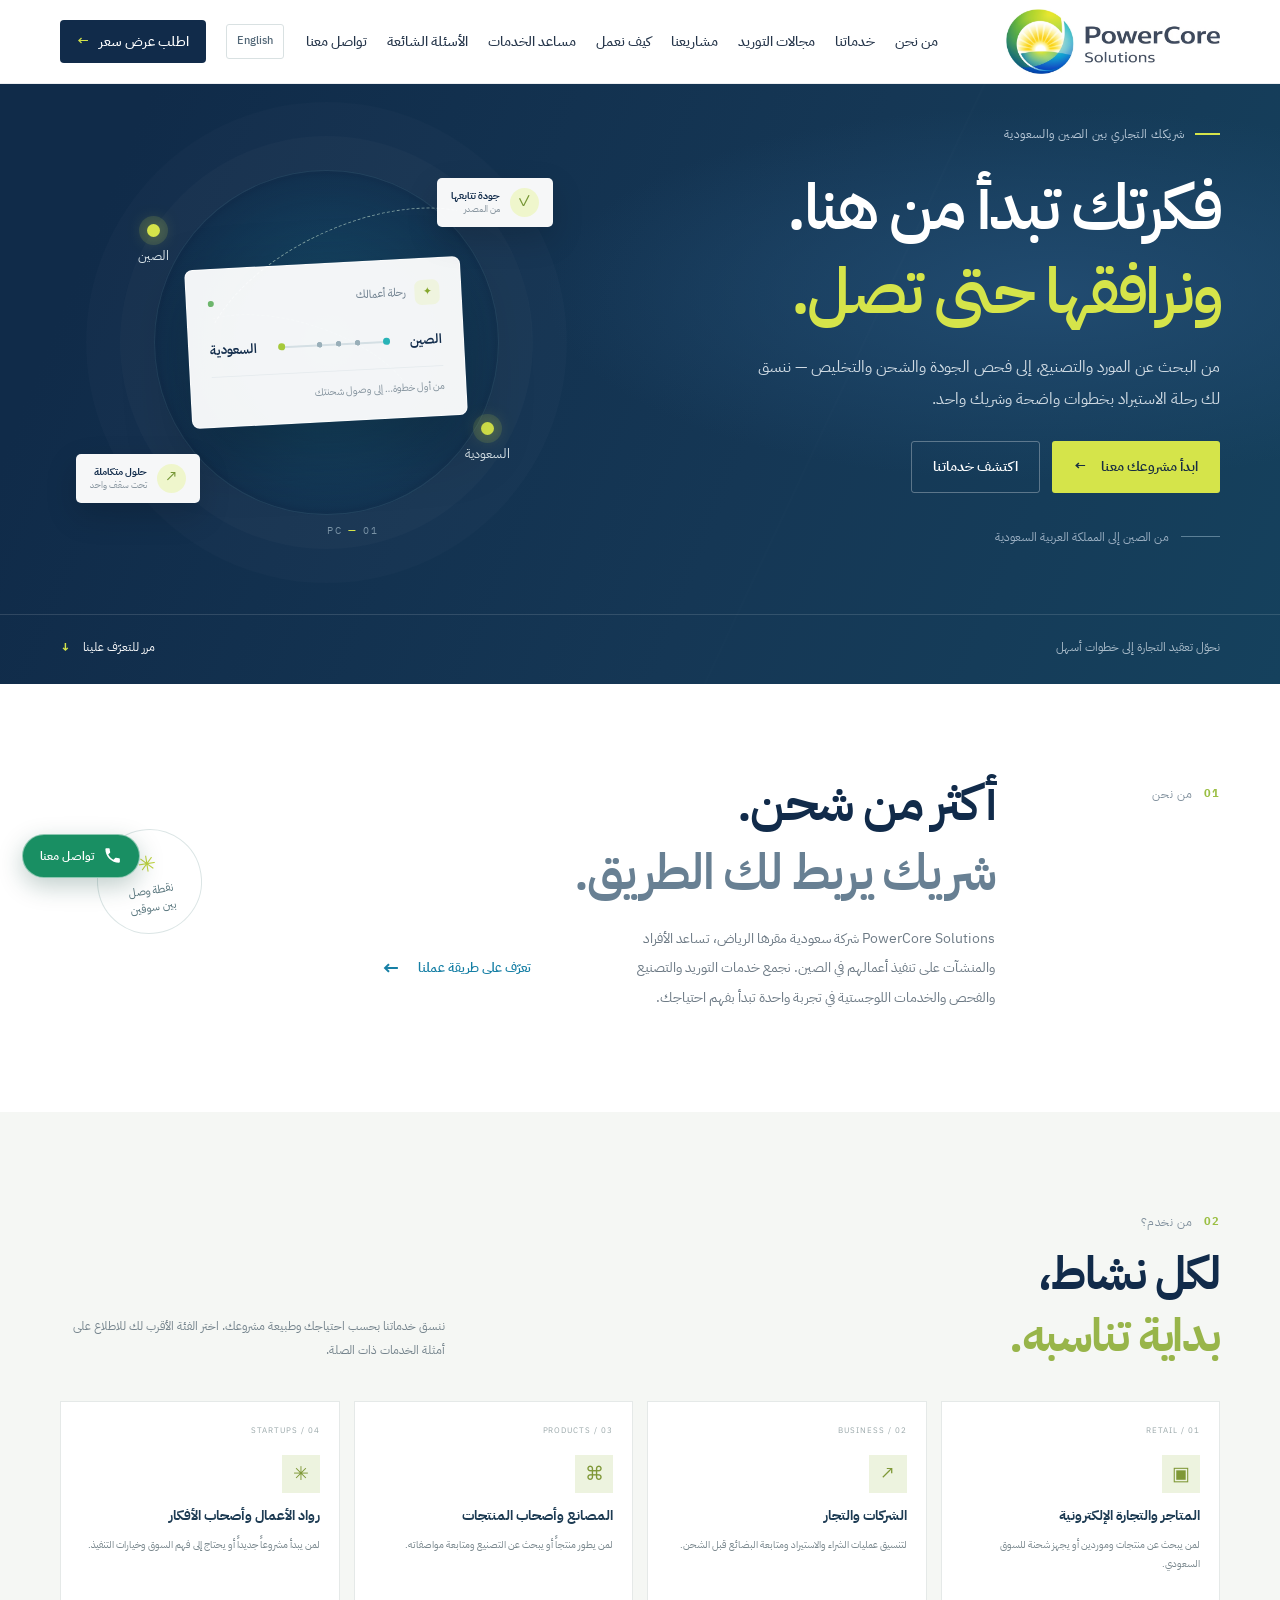
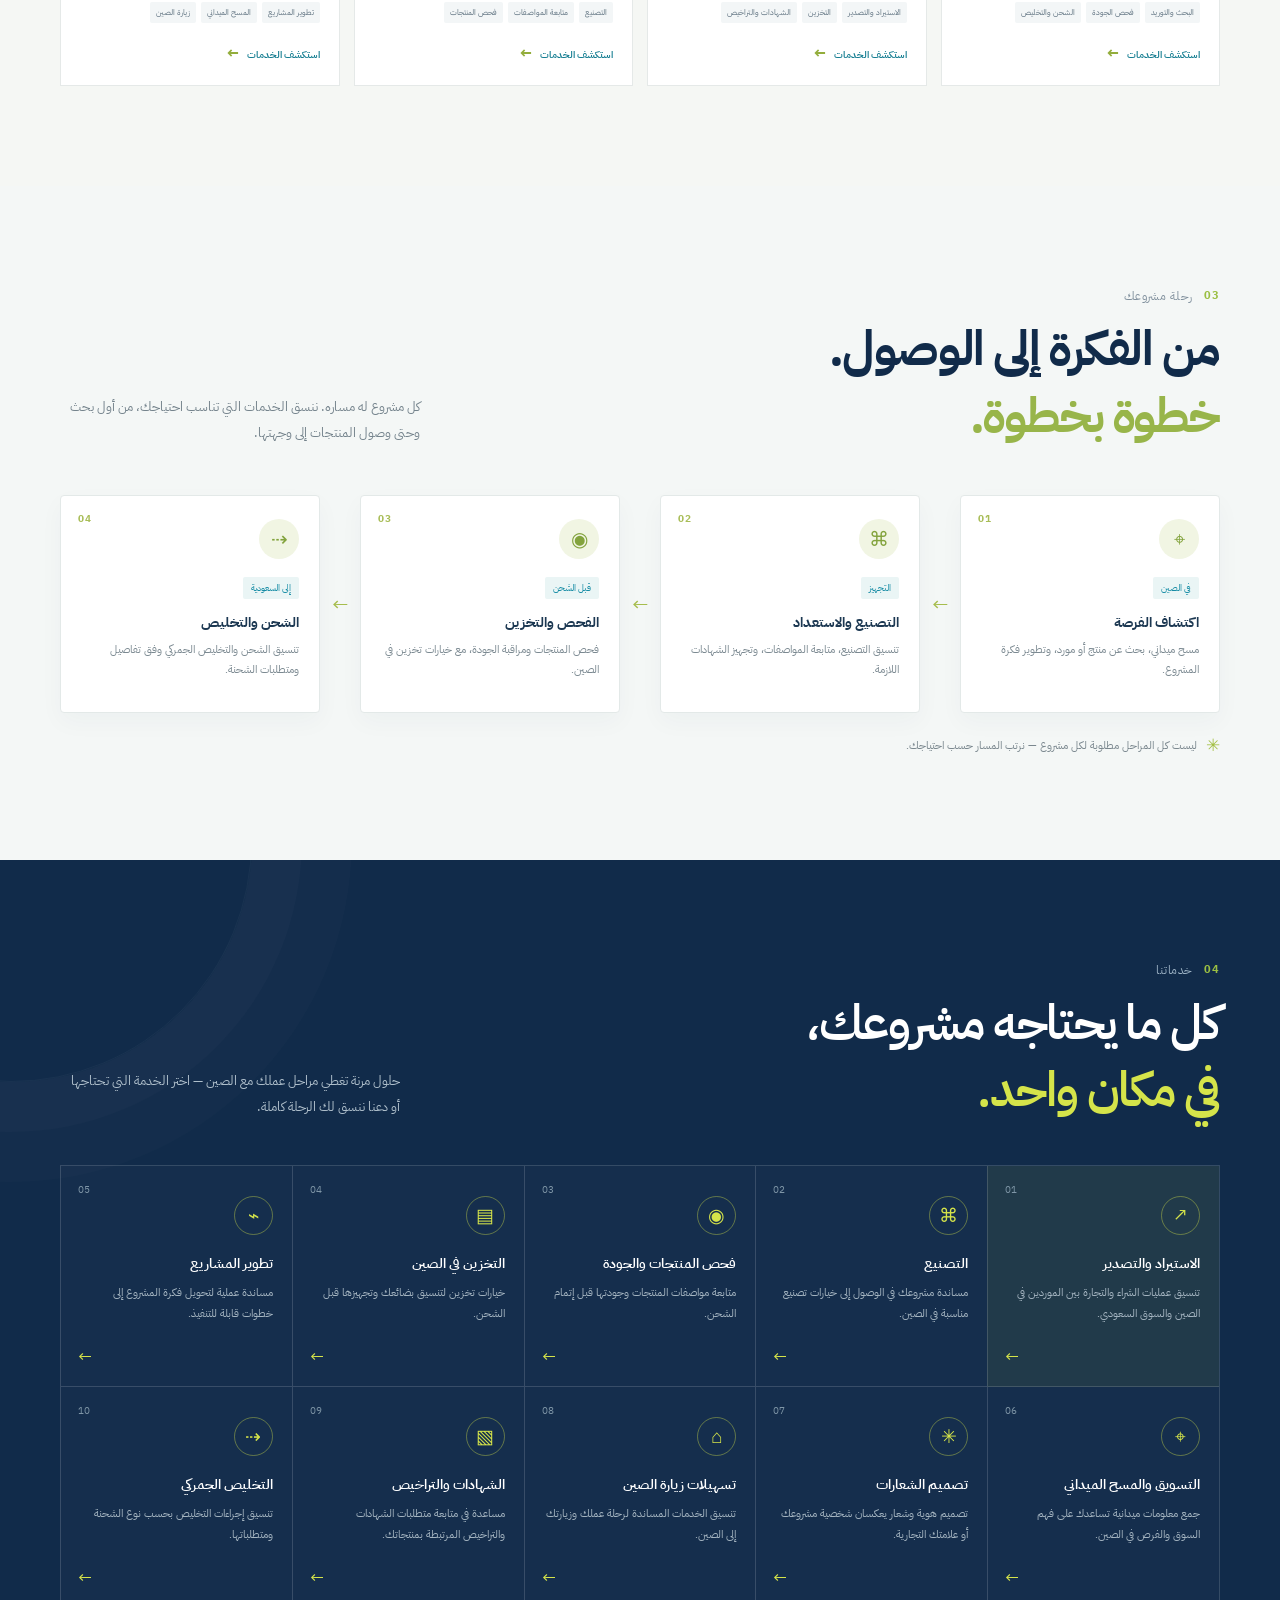
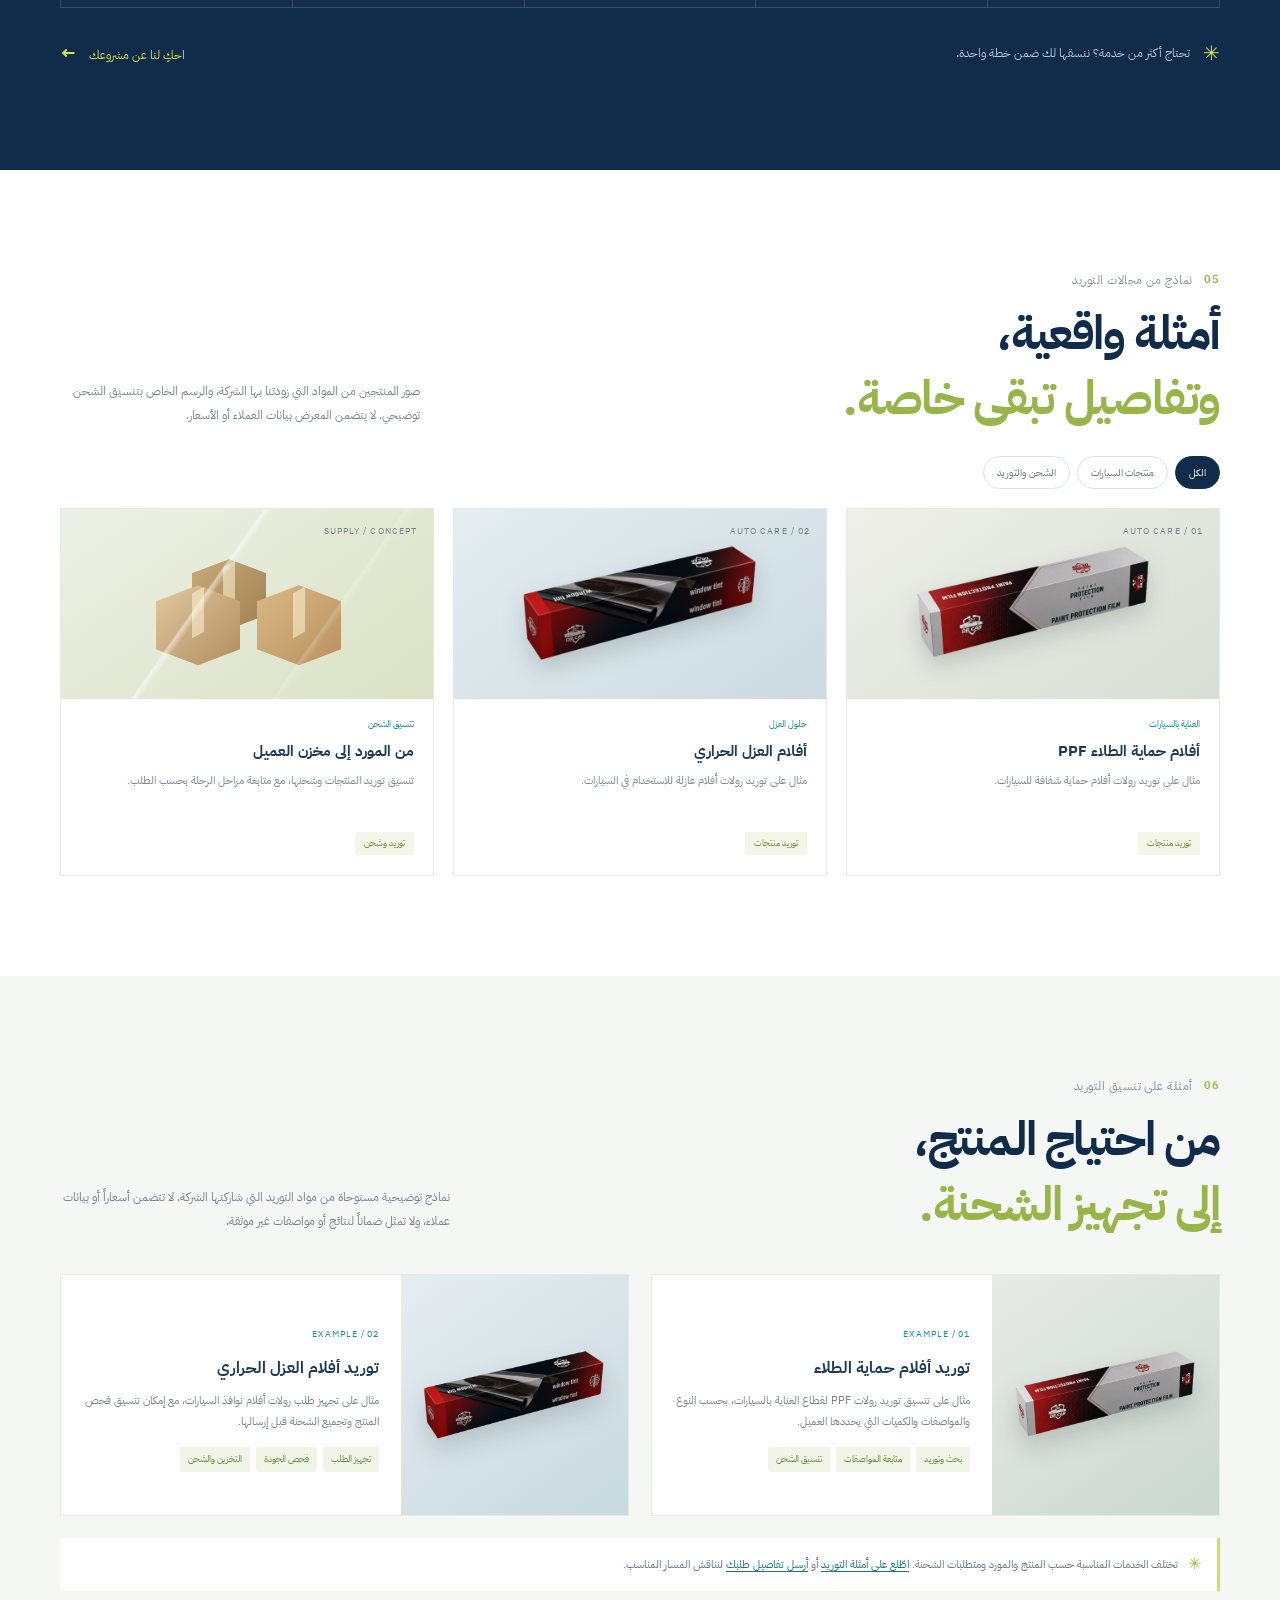
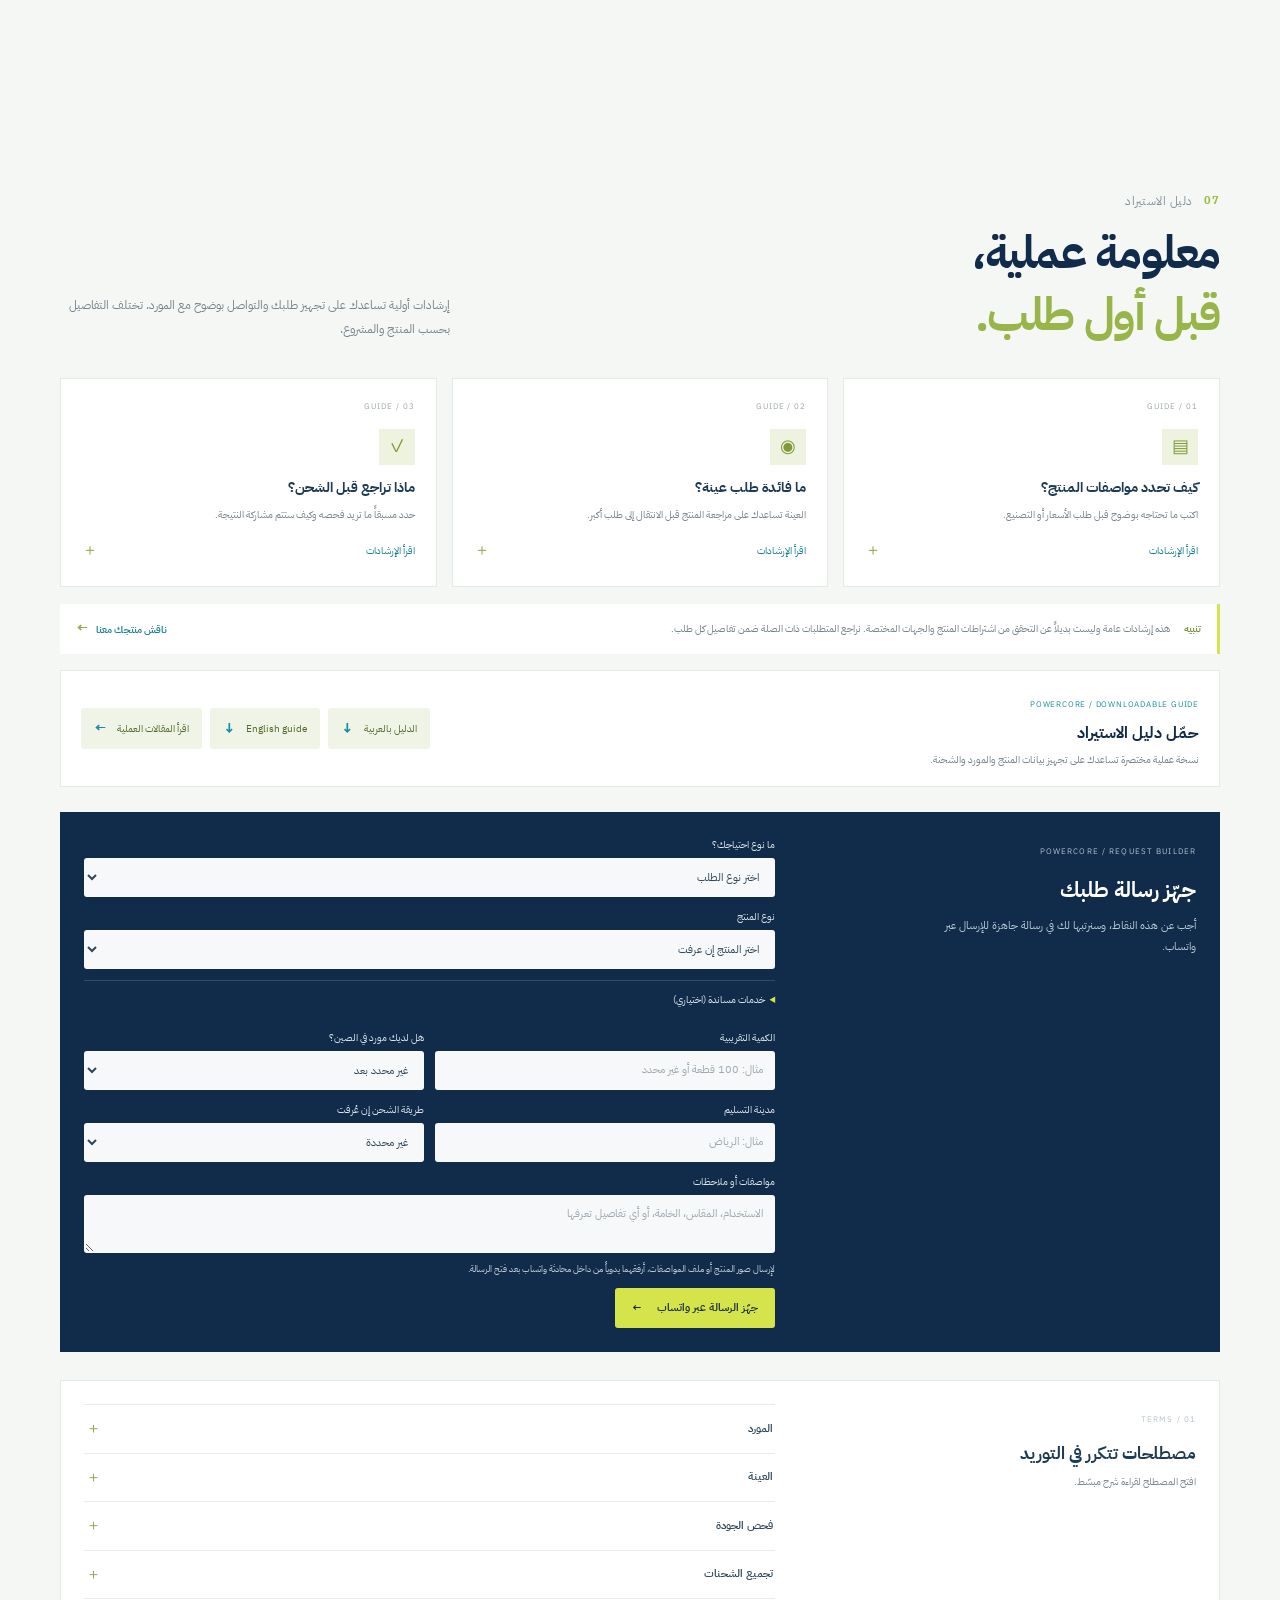
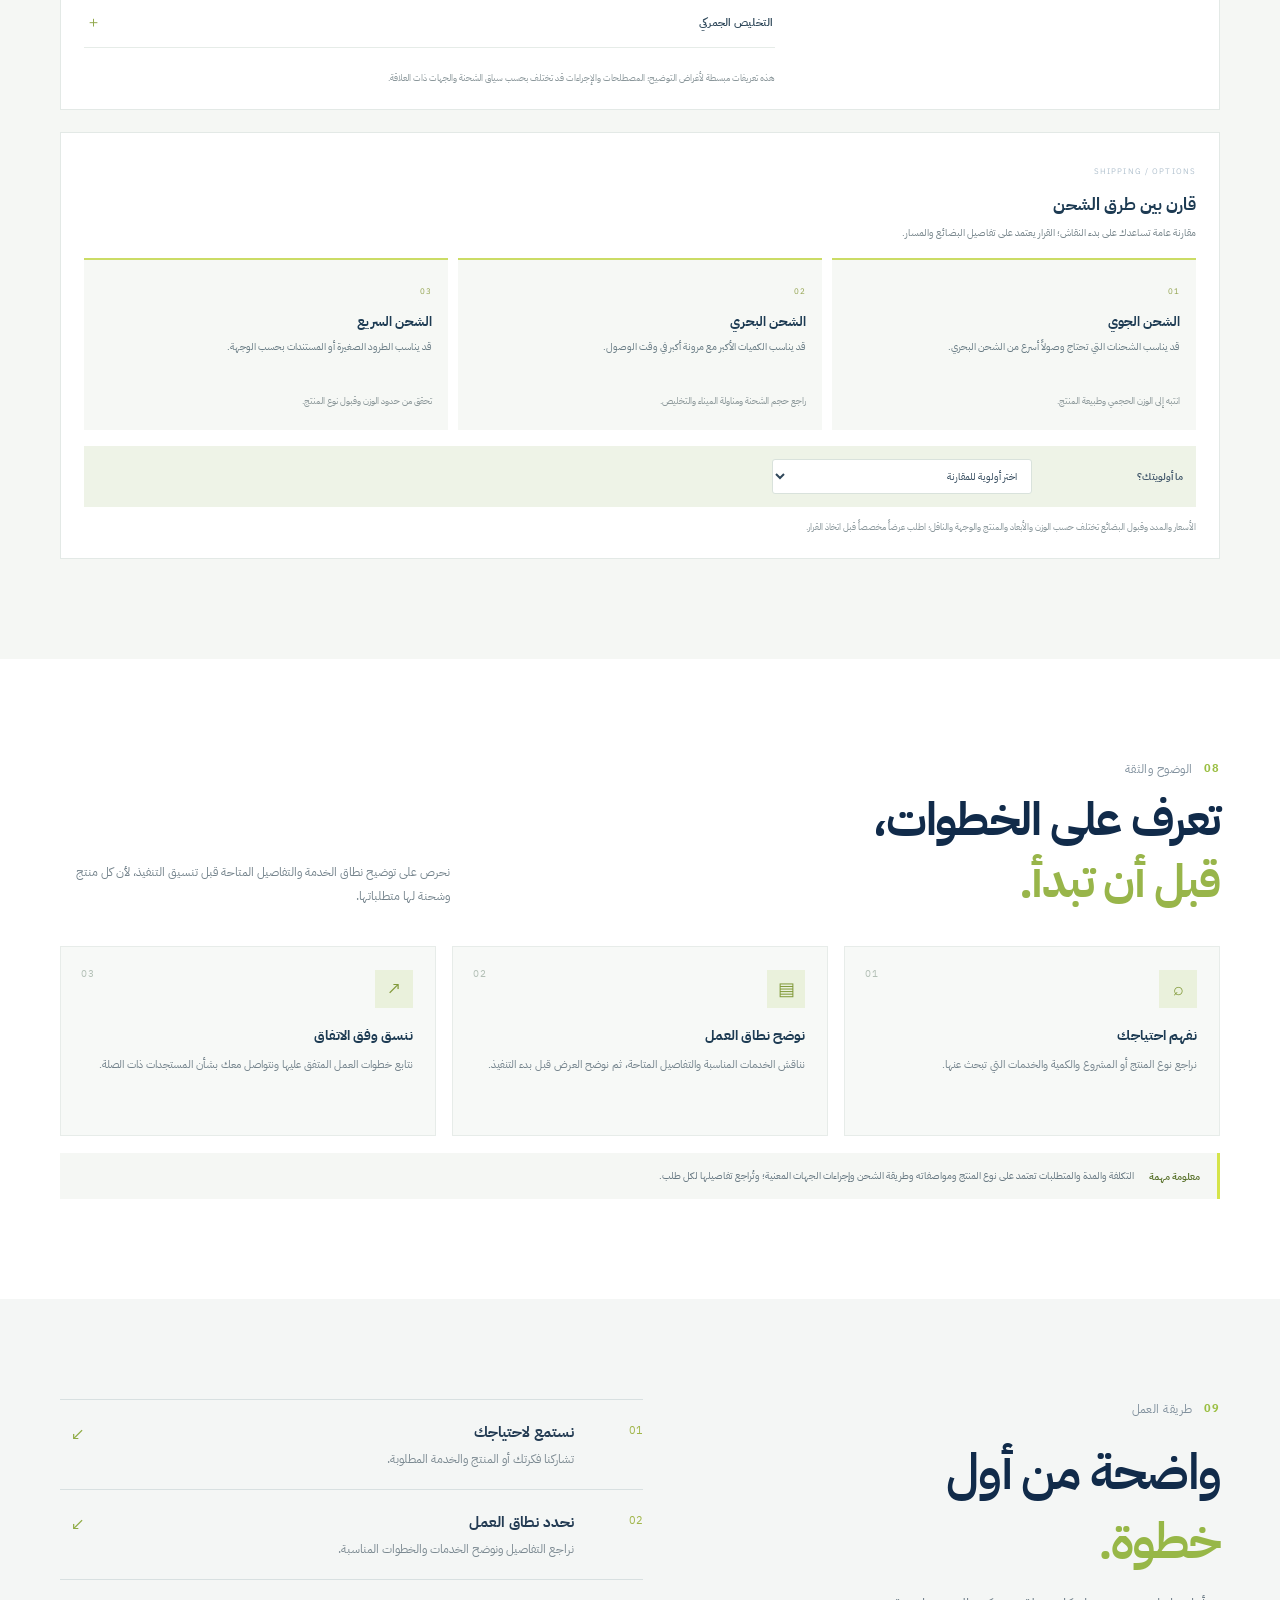
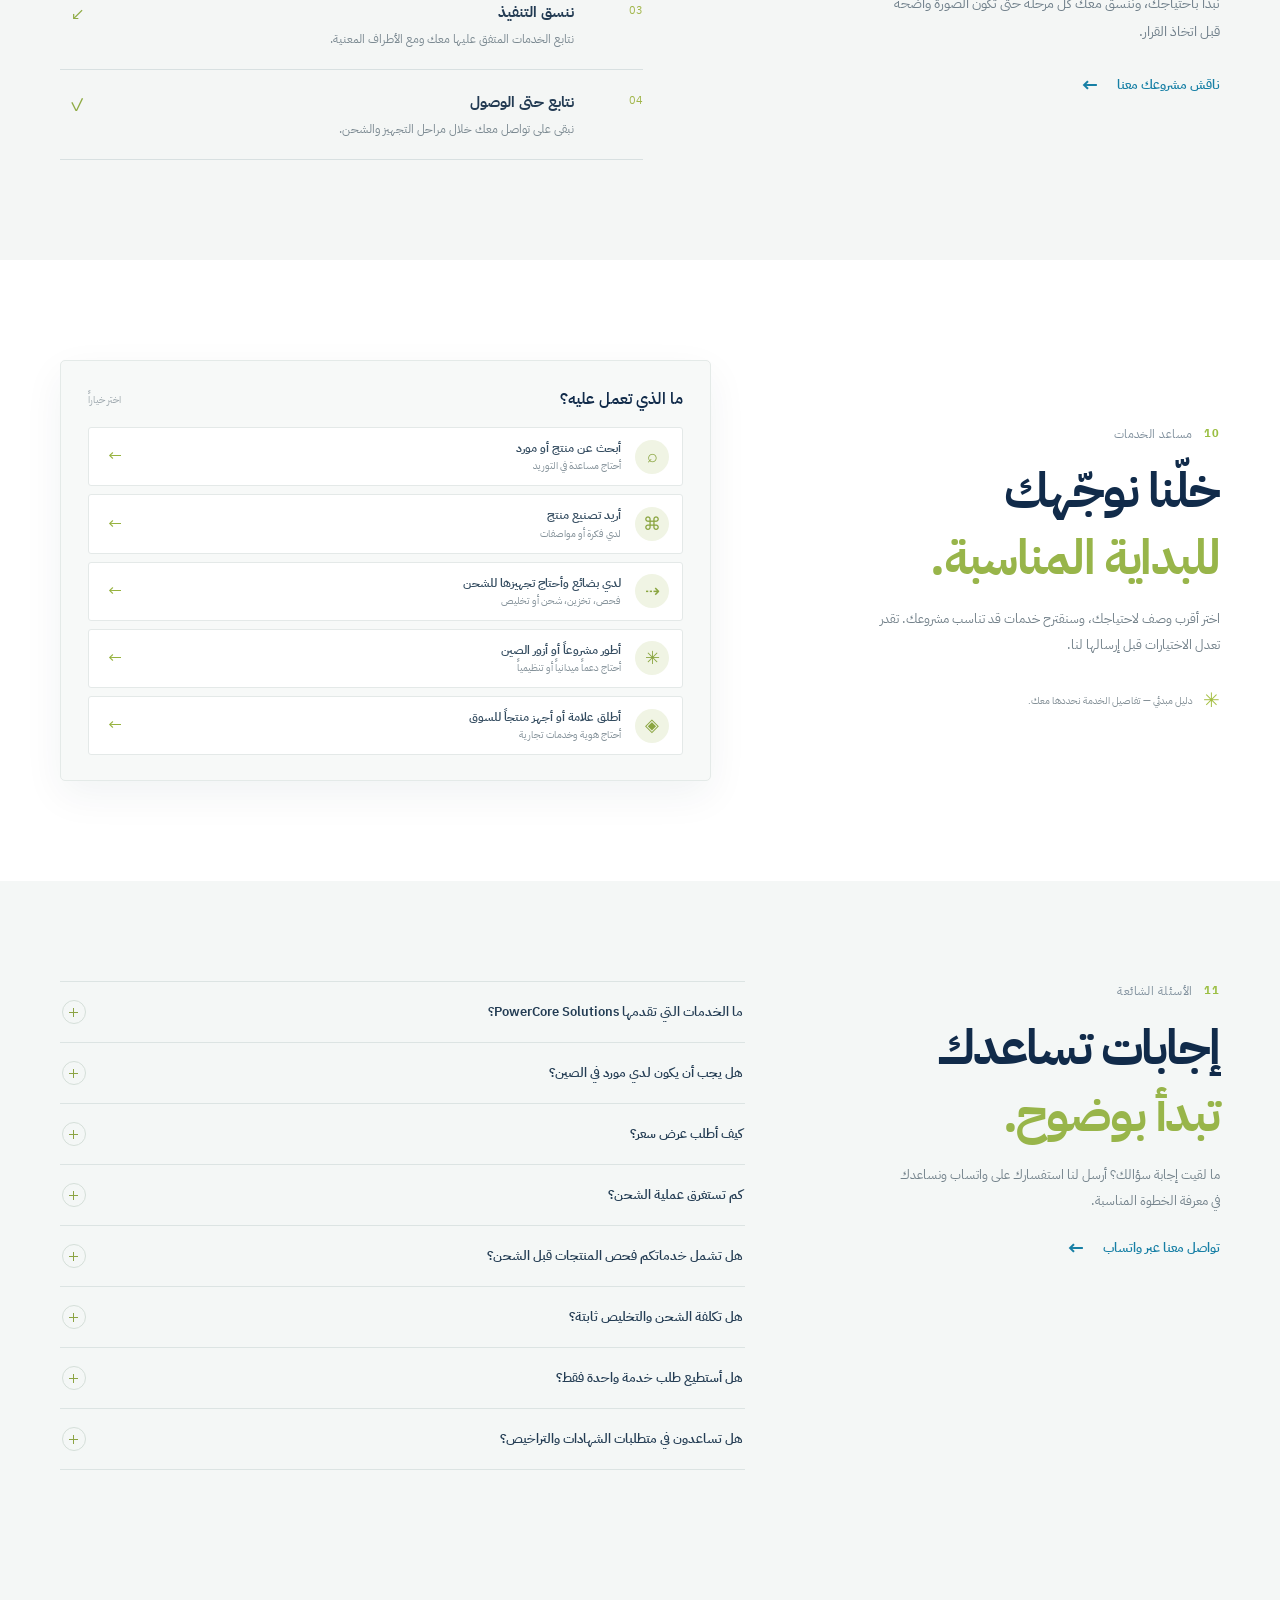
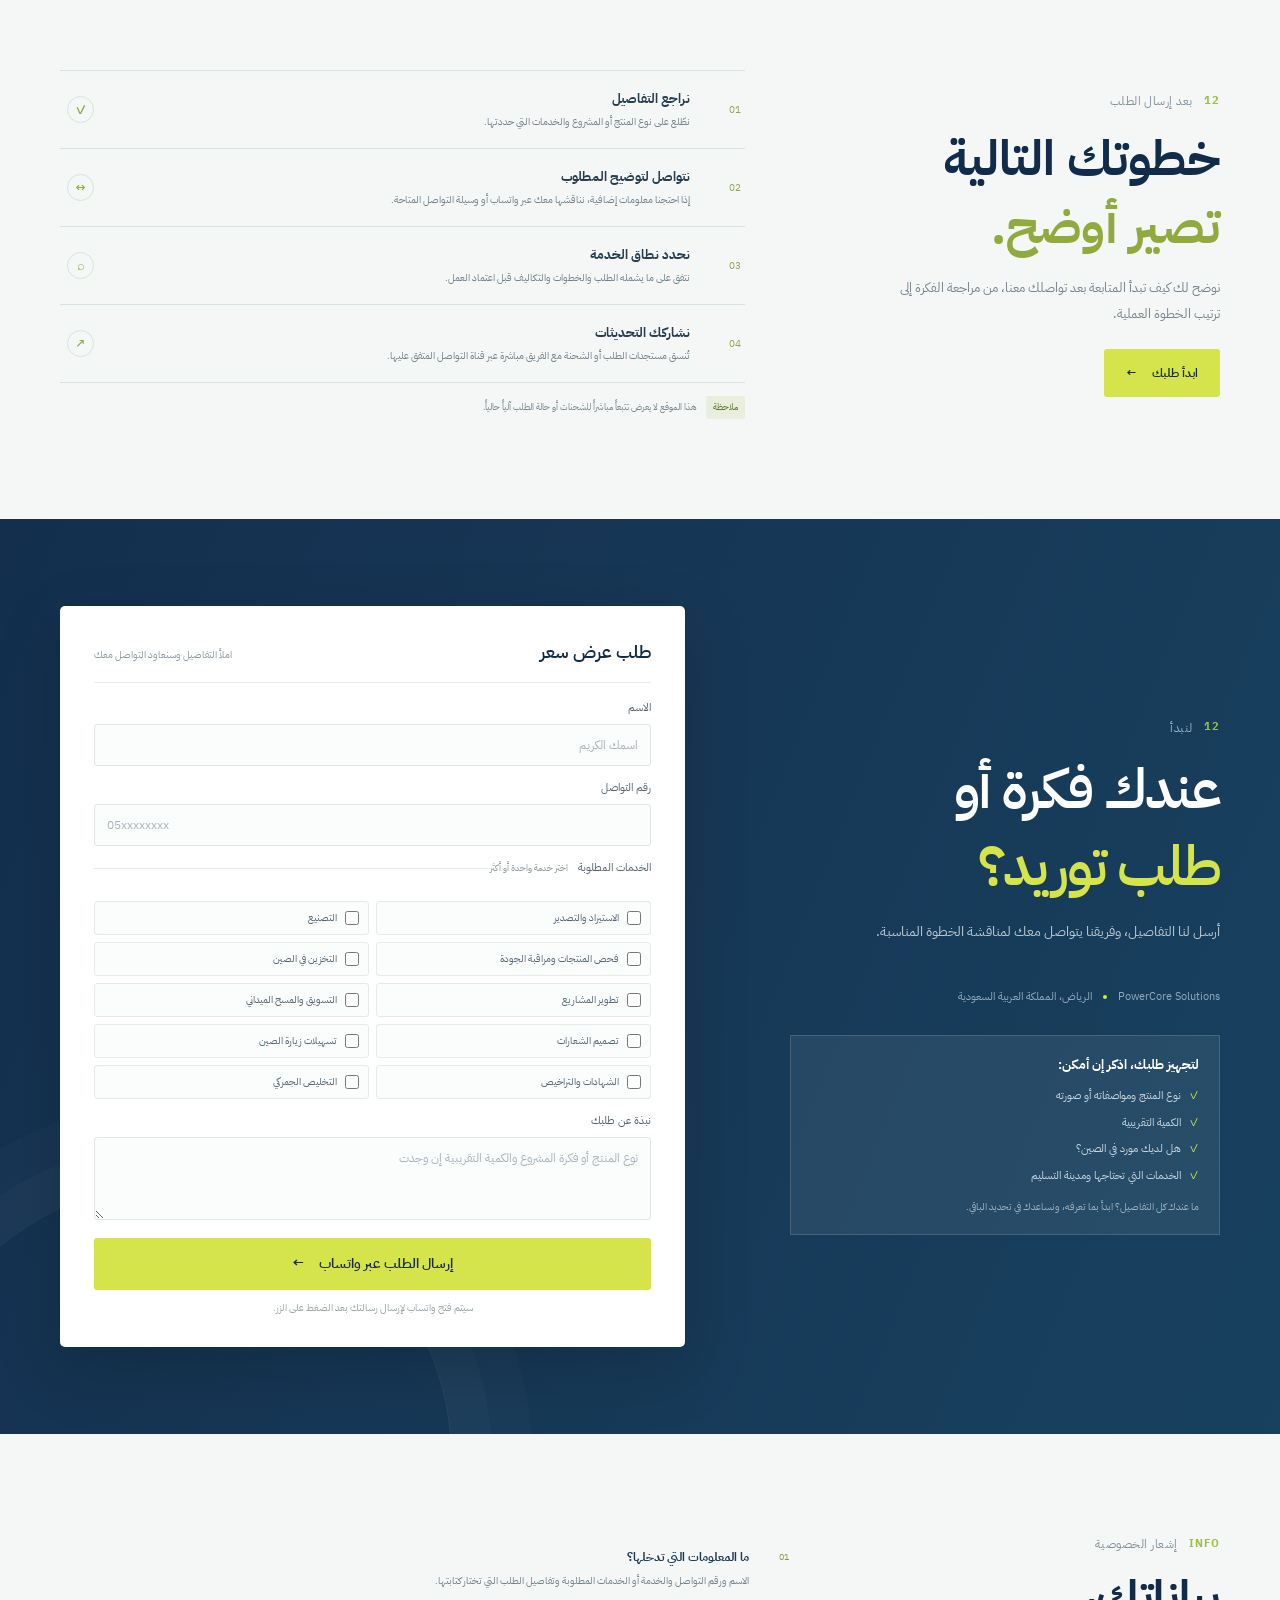
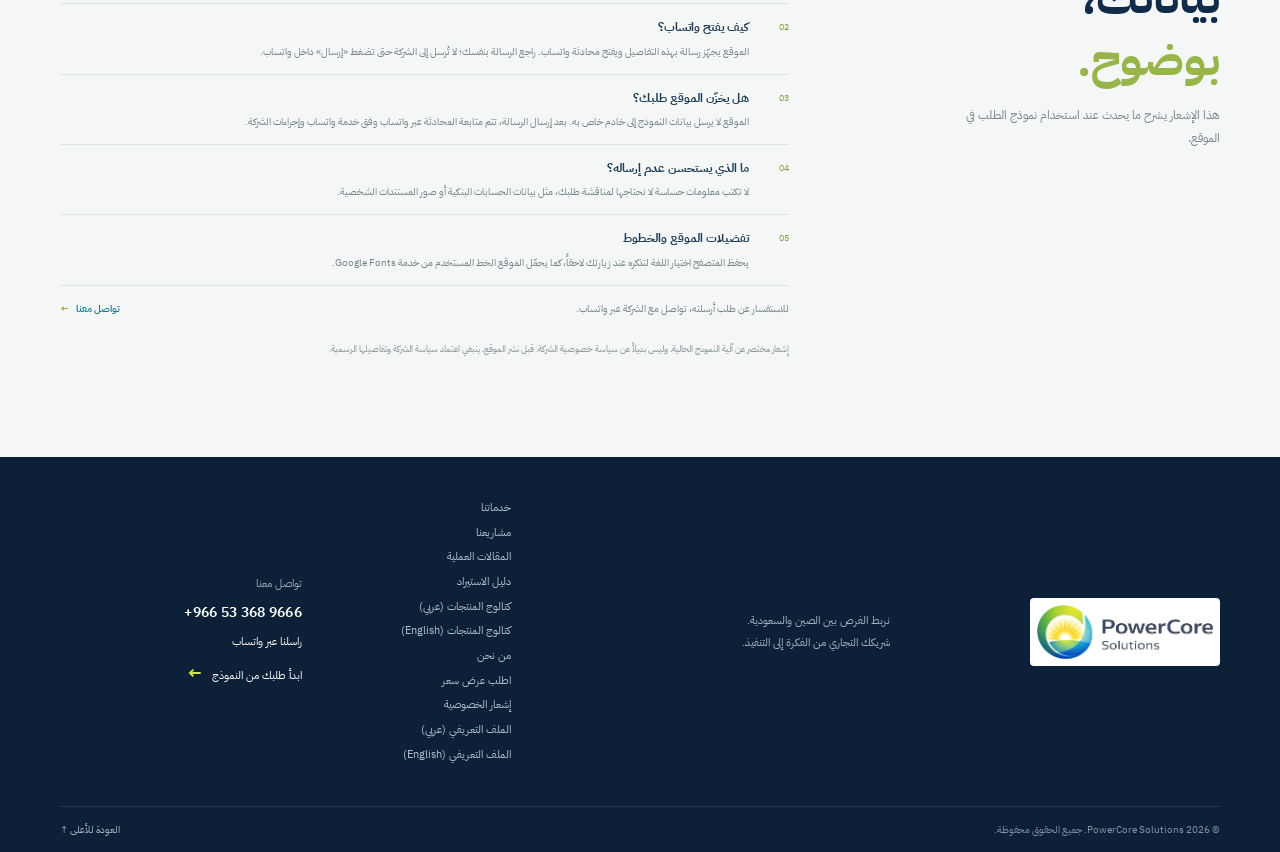
==== index.html @ c52e86f9 "Initial website" ====
<!doctype html>
<html lang="ar" dir="rtl">
<head>
  <meta charset="utf-8">
  <meta name="viewport" content="width=device-width, initial-scale=1">
  <meta name="theme-color" content="#132c4b">
  <meta name="description" content="PowerCore Solutions شريكك في الاستيراد والتجارة بين الصين والسعودية: من اختيار المورد والتصنيع إلى الفحص والشحن والتخليص الجمركي.">
  <meta name="robots" content="index,follow">
  <meta property="og:type" content="website">
  <meta property="og:title" content="PowerCore Solutions | شريكك التجاري بين الصين والسعودية">
  <meta property="og:description" content="خدمات متكاملة للتوريد والتصنيع والفحص والشحن بين الصين والسعودية.">
  <meta property="og:image" content="assets/social-preview.png">
  <meta property="og:image:alt" content="PowerCore Solutions — شريكك التجاري بين الصين والسعودية">
  <meta property="og:locale" content="ar_SA">
  <meta property="og:locale:alternate" content="en_US">
  <meta name="twitter:card" content="summary_large_image">
  <meta name="twitter:title" content="PowerCore Solutions | شريكك التجاري بين الصين والسعودية">
  <meta name="twitter:description" content="خدمات متكاملة للتوريد والتصنيع والفحص والشحن بين الصين والسعودية.">
  <meta name="twitter:image" content="assets/social-preview.png">
  <title>PowerCore Solutions | شريكك التجاري بين الصين والسعودية</title>
  <link rel="icon" type="image/png" sizes="96x96" href="assets/favicon.png">
  <link rel="preconnect" href="https://fonts.googleapis.com">
  <link rel="preconnect" href="https://fonts.gstatic.com" crossorigin>
  <link href="https://fonts.googleapis.com/css2?family=IBM+Plex+Sans+Arabic:wght@400;500;600;700&display=swap" rel="stylesheet">
  <link rel="stylesheet" href="styles.css">
  <link rel="stylesheet" href="resources.css">
</head>
<body>
  <header class="site-header">
    <div class="container nav-wrap">
      <a class="brand" href="#home" aria-label="PowerCore Solutions - الرئيسية">
        <img src="assets/powercore-logo.png" alt="PowerCore Solutions">
      </a>
      <button class="menu-toggle" aria-label="فتح القائمة" aria-expanded="false">☰</button>
      <nav class="main-nav" aria-label="القائمة الرئيسية">
        <a href="#about">من نحن</a>
        <a href="#services">خدماتنا</a>
        <a href="#showcase">مجالات التوريد</a>
        <a href="projects.html">مشاريعنا</a>
        <a href="#process">كيف نعمل</a>
        <a href="#assistant">مساعد الخدمات</a>
        <a href="#faq">الأسئلة الشائعة</a>
        <a href="#contact">تواصل معنا</a>
        <button class="language-toggle" id="language-toggle" type="button" aria-label="Switch language to English">English</button>
        <a class="nav-cta" href="#quote">اطلب عرض سعر <span>←</span></a>
      </nav>
    </div>
  </header>

  <main>
    <section class="hero" id="home">
      <div class="hero-orb orb-one"></div><div class="hero-orb orb-two"></div>
      <div class="container hero-grid">
        <div class="hero-copy">
          <div class="eyebrow"><span></span> شريكك التجاري بين الصين والسعودية</div>
          <h1>فكرتك تبدأ من هنا.<br><em>ونرافقها حتى تصل.</em></h1>
          <p>من البحث عن المورد والتصنيع، إلى فحص الجودة والشحن والتخليص — ننسق لك رحلة الاستيراد بخطوات واضحة وشريك واحد.</p>
          <div class="hero-actions">
            <a class="button button-primary" href="#quote">ابدأ مشروعك معنا <span>←</span></a>
            <a class="button button-ghost" href="#services">اكتشف خدماتنا</a>
          </div>
          <div class="hero-note"><span class="note-line"></span><span>من الصين إلى المملكة العربية السعودية</span></div>
        </div>
        <div class="hero-art" aria-label="رحلة تجارية تربط الصين بالسعودية">
          <div class="art-glow"></div>
          <div class="route route-back"></div><div class="route route-front"></div>
          <div class="pin pin-china"><span class="pin-dot"></span><span class="pin-label">الصين</span></div>
          <div class="pin pin-saudi"><span class="pin-dot"></span><span class="pin-label">السعودية</span></div>
          <div class="cargo-card">
            <div class="cargo-top"><span class="cargo-icon">✦</span><span>رحلة أعمالك</span><span class="live-dot"></span></div>
            <div class="cargo-path"><span>الصين</span><span class="path-line"><i></i><i></i><i></i></span><span>السعودية</span></div>
            <div class="cargo-caption">من أول خطوة… إلى وصول شحنتك</div>
          </div>
          <div class="floating-badge badge-quality"><span class="badge-mark">✓</span><span><b>جودة تتابعها</b><small>من المصدر</small></span></div>
          <div class="floating-badge badge-service"><span class="badge-mark">↗</span><span><b>حلول متكاملة</b><small>تحت سقف واحد</small></span></div>
          <div class="art-index">PC<span>—</span>01</div>
        </div>
      </div>
      <div class="hero-bottom"><div class="container hero-bottom-inner"><span>نحوّل تعقيد التجارة إلى خطوات أسهل</span><a href="#services">مرر للتعرّف علينا <b>↓</b></a></div></div>
    </section>

    <section class="intro section-pad" id="about">
      <div class="container intro-grid">
        <div class="section-kicker"><span>01</span> من نحن</div>
        <div class="intro-main">
          <h2>أكثر من شحن.<br><span>شريك يربط لك الطريق.</span></h2>
          <div class="intro-lower"><p>PowerCore Solutions شركة سعودية مقرها الرياض، تساعد الأفراد والمنشآت على تنفيذ أعمالهم في الصين. نجمع خدمات التوريد والتصنيع والفحص والخدمات اللوجستية في تجربة واحدة تبدأ بفهم احتياجك.</p><a class="text-link" href="#process">تعرّف على طريقة عملنا <span>←</span></a></div>
        </div>
        <div class="intro-stamp"><span class="stamp-sun">✳</span><span>نقطة وصل<br>بين سوقين</span></div>
      </div>
    </section>

    <section class="audiences section-pad" id="audiences">
      <div class="container">
        <div class="audiences-heading"><div><div class="section-kicker"><span>02</span> من نخدم؟</div><h2>لكل نشاط،<br><em>بداية تناسبه.</em></h2></div><p>ننسق خدماتنا بحسب احتياجك وطبيعة مشروعك. اختر الفئة الأقرب لك للاطلاع على أمثلة الخدمات ذات الصلة.</p></div>
        <div class="audience-grid">
          <article class="audience-card"><span class="audience-no">01 / RETAIL</span><div class="audience-icon">▣</div><h3>المتاجر والتجارة الإلكترونية</h3><p>لمن يبحث عن منتجات وموردين أو يجهز شحنة للسوق السعودي.</p><div class="audience-tags"><span>البحث والتوريد</span><span>فحص الجودة</span><span>الشحن والتخليص</span></div><a href="services/import-export.html">استكشف الخدمات <b>←</b></a></article>
          <article class="audience-card"><span class="audience-no">02 / BUSINESS</span><div class="audience-icon">↗</div><h3>الشركات والتجار</h3><p>لتنسيق عمليات الشراء والاستيراد ومتابعة البضائع قبل الشحن.</p><div class="audience-tags"><span>الاستيراد والتصدير</span><span>التخزين</span><span>الشهادات والتراخيص</span></div><a href="services/import-export.html">استكشف الخدمات <b>←</b></a></article>
          <article class="audience-card"><span class="audience-no">03 / PRODUCTS</span><div class="audience-icon">⌘</div><h3>المصانع وأصحاب المنتجات</h3><p>لمن يطور منتجاً أو يبحث عن التصنيع ومتابعة مواصفاته.</p><div class="audience-tags"><span>التصنيع</span><span>متابعة المواصفات</span><span>فحص المنتجات</span></div><a href="services/manufacturing.html">استكشف الخدمات <b>←</b></a></article>
          <article class="audience-card"><span class="audience-no">04 / STARTUPS</span><div class="audience-icon">✳</div><h3>رواد الأعمال وأصحاب الأفكار</h3><p>لمن يبدأ مشروعاً جديداً أو يحتاج إلى فهم السوق وخيارات التنفيذ.</p><div class="audience-tags"><span>تطوير المشاريع</span><span>المسح الميداني</span><span>زيارة الصين</span></div><a href="services/project-development.html">استكشف الخدمات <b>←</b></a></article>
        </div>
      </div>
    </section>

    <section class="journey section-pad" id="journey">
      <div class="container">
        <div class="journey-heading">
          <div><div class="section-kicker"><span>03</span> رحلة مشروعك</div><h2>من الفكرة إلى الوصول.<br><em>خطوة بخطوة.</em></h2></div>
          <p>كل مشروع له مساره. ننسق الخدمات التي تناسب احتياجك، من أول بحث وحتى وصول المنتجات إلى وجهتها.</p>
        </div>
        <div class="journey-track">
          <article class="journey-step"><span class="journey-step-no">01</span><div class="journey-icon">⌖</div><span class="journey-tag">في الصين</span><h3>اكتشاف الفرصة</h3><p>مسح ميداني، بحث عن منتج أو مورد، وتطوير فكرة المشروع.</p></article>
          <span class="journey-connector">←</span>
          <article class="journey-step"><span class="journey-step-no">02</span><div class="journey-icon">⌘</div><span class="journey-tag">التجهيز</span><h3>التصنيع والاستعداد</h3><p>تنسيق التصنيع، متابعة المواصفات، وتجهيز الشهادات اللازمة.</p></article>
          <span class="journey-connector">←</span>
          <article class="journey-step"><span class="journey-step-no">03</span><div class="journey-icon">◉</div><span class="journey-tag">قبل الشحن</span><h3>الفحص والتخزين</h3><p>فحص المنتجات ومراقبة الجودة، مع خيارات تخزين في الصين.</p></article>
          <span class="journey-connector">←</span>
          <article class="journey-step"><span class="journey-step-no">04</span><div class="journey-icon">⇢</div><span class="journey-tag">إلى السعودية</span><h3>الشحن والتخليص</h3><p>تنسيق الشحن والتخليص الجمركي وفق تفاصيل ومتطلبات الشحنة.</p></article>
        </div>
        <div class="journey-note"><span>✳</span> ليست كل المراحل مطلوبة لكل مشروع — نرتب المسار حسب احتياجك.</div>
      </div>
    </section>

    <section class="services section-pad" id="services">
      <div class="container">
        <div class="section-heading">
          <div><div class="section-kicker light"><span>04</span> خدماتنا</div><h2>كل ما يحتاجه مشروعك،<br><em>في مكان واحد.</em></h2></div>
          <p>حلول مرنة تغطي مراحل عملك مع الصين — اختر الخدمة التي تحتاجها أو دعنا ننسق لك الرحلة كاملة.</p>
        </div>
        <div class="service-grid">
          <article class="service-card featured"><span class="service-number">01</span><div class="service-icon">↗</div><h3><a class="service-title-link" href="services/import-export.html">الاستيراد والتصدير</a></h3><p>تنسيق عمليات الشراء والتجارة بين الموردين في الصين والسوق السعودي.</p><a href="#quote" aria-label="اطلب الاستيراد والتصدير">←</a></article>
          <article class="service-card"><span class="service-number">02</span><div class="service-icon">⌘</div><h3><a class="service-title-link" href="services/manufacturing.html">التصنيع</a></h3><p>مساندة مشروعك في الوصول إلى خيارات تصنيع مناسبة في الصين.</p><a href="#quote" aria-label="اطلب خدمة التصنيع">←</a></article>
          <article class="service-card"><span class="service-number">03</span><div class="service-icon">◉</div><h3><a class="service-title-link" href="services/quality-inspection.html">فحص المنتجات والجودة</a></h3><p>متابعة مواصفات المنتجات وجودتها قبل إتمام الشحن.</p><a href="#quote" aria-label="اطلب فحص المنتجات">←</a></article>
          <article class="service-card"><span class="service-number">04</span><div class="service-icon">▤</div><h3><a class="service-title-link" href="services/warehousing-china.html">التخزين في الصين</a></h3><p>خيارات تخزين لتنسيق بضائعك وتجهيزها قبل الشحن.</p><a href="#quote" aria-label="اطلب التخزين في الصين">←</a></article>
          <article class="service-card"><span class="service-number">05</span><div class="service-icon">⌁</div><h3><a class="service-title-link" href="services/project-development.html">تطوير المشاريع</a></h3><p>مساندة عملية لتحويل فكرة المشروع إلى خطوات قابلة للتنفيذ.</p><a href="#quote" aria-label="اطلب تطوير المشاريع">←</a></article>
          <article class="service-card"><span class="service-number">06</span><div class="service-icon">⌖</div><h3><a class="service-title-link" href="services/market-research.html">التسويق والمسح الميداني</a></h3><p>جمع معلومات ميدانية تساعدك على فهم السوق والفرص في الصين.</p><a href="#quote" aria-label="اطلب التسويق والمسح الميداني">←</a></article>
          <article class="service-card"><span class="service-number">07</span><div class="service-icon">✳</div><h3><a class="service-title-link" href="services/logo-design.html">تصميم الشعارات</a></h3><p>تصميم هوية وشعار يعكسان شخصية مشروعك أو علامتك التجارية.</p><a href="#quote" aria-label="اطلب تصميم شعار">←</a></article>
          <article class="service-card"><span class="service-number">08</span><div class="service-icon">⌂</div><h3><a class="service-title-link" href="services/china-visit.html">تسهيلات زيارة الصين</a></h3><p>تنسيق الخدمات المساندة لرحلة عملك وزيارتك إلى الصين.</p><a href="#quote" aria-label="اطلب تسهيلات زيارة الصين">←</a></article>
          <article class="service-card"><span class="service-number">09</span><div class="service-icon">▧</div><h3><a class="service-title-link" href="services/certificates-licenses.html">الشهادات والتراخيص</a></h3><p>مساعدة في متابعة متطلبات الشهادات والتراخيص المرتبطة بمنتجاتك.</p><a href="#quote" aria-label="اطلب خدمة الشهادات والتراخيص">←</a></article>
          <article class="service-card"><span class="service-number">10</span><div class="service-icon">⇢</div><h3><a class="service-title-link" href="services/customs-clearance.html">التخليص الجمركي</a></h3><p>تنسيق إجراءات التخليص بحسب نوع الشحنة ومتطلباتها.</p><a href="#quote" aria-label="اطلب خدمة التخليص الجمركي">←</a></article>
        </div>
        <div class="services-foot"><span class="foot-star">✳</span><span>تحتاج أكثر من خدمة؟ ننسقها لك ضمن خطة واحدة.</span><a href="#quote">احكِ لنا عن مشروعك <b>←</b></a></div>
      </div>
    </section>

    <section class="showcase section-pad" id="showcase">
      <div class="container">
        <div class="showcase-heading">
          <div><div class="section-kicker"><span>05</span> نماذج من مجالات التوريد</div><h2>أمثلة واقعية،<br><em>وتفاصيل تبقى خاصة.</em></h2></div>
          <p>صور المنتجين من المواد التي زودتنا بها الشركة، والرسم الخاص بتنسيق الشحن توضيحي. لا يتضمن المعرض بيانات العملاء أو الأسعار.</p>
        </div>
        <div class="showcase-filters" role="group" aria-label="تصفية أمثلة التوريد"><button type="button" class="showcase-filter active" data-filter="all" aria-pressed="true" data-ar="الكل" data-en="All">الكل</button><button type="button" class="showcase-filter" data-filter="auto" aria-pressed="false" data-ar="منتجات السيارات" data-en="Automotive products">منتجات السيارات</button><button type="button" class="showcase-filter" data-filter="shipping" aria-pressed="false" data-ar="الشحن والتوريد" data-en="Shipping and sourcing">الشحن والتوريد</button></div>
        <div class="showcase-grid">
          <article class="showcase-card" data-category="auto">
            <div class="showcase-art art-ppf"><span class="art-label">AUTO CARE / 01</span><img class="showcase-product" src="assets/ppf-box.png" alt="عبوة فيلم حماية الطلاء PPF من علامة DR.CAR"></div>
            <div class="showcase-copy"><div class="showcase-category">العناية بالسيارات</div><h3>أفلام حماية الطلاء PPF</h3><p>مثال على توريد رولات أفلام حماية شفافة للسيارات.</p><span class="showcase-tag">توريد منتجات</span></div>
          </article>
          <article class="showcase-card" data-category="auto">
            <div class="showcase-art art-thermal"><span class="art-label">AUTO CARE / 02</span><img class="showcase-product" src="assets/window-tint-box.png" alt="عبوة فيلم تظليل نوافذ السيارات من علامة DR.CAR"></div>
            <div class="showcase-copy"><div class="showcase-category">حلول العزل</div><h3>أفلام العزل الحراري</h3><p>مثال على توريد رولات أفلام عازلة للاستخدام في السيارات.</p><span class="showcase-tag">توريد منتجات</span></div>
          </article>
          <article class="showcase-card" data-category="shipping">
            <div class="showcase-art art-logistics" aria-hidden="true"><span class="art-label">SUPPLY / CONCEPT</span><div class="box box-back"></div><div class="box box-left"></div><div class="box box-front"></div><div class="art-sheen"></div></div>
            <div class="showcase-copy"><div class="showcase-category">تنسيق الشحن</div><h3>من المورد إلى مخزن العميل</h3><p>تنسيق توريد المنتجات وشحنها، مع متابعة مراحل الرحلة بحسب الطلب.</p><span class="showcase-tag">توريد وشحن</span></div>
          </article>
        </div>
      </div>
    </section>

    <section class="case-studies section-pad" id="case-studies">
      <div class="container">
        <div class="case-heading">
          <div><div class="section-kicker"><span>06</span> أمثلة على تنسيق التوريد</div><h2>من احتياج المنتج،<br><em>إلى تجهيز الشحنة.</em></h2></div>
          <p>نماذج توضيحية مستوحاة من مواد التوريد التي شاركتها الشركة. لا تتضمن أسعاراً أو بيانات عملاء، ولا تمثل ضماناً لنتائج أو مواصفات غير موثقة.</p>
        </div>
        <div class="case-grid">
          <article class="case-card">
            <div class="case-image case-image-ppf"><img src="assets/ppf-box.png" alt="عبوة فيلم حماية الطلاء PPF"></div>
            <div class="case-body"><span class="case-index">EXAMPLE / 01</span><h3>توريد أفلام حماية الطلاء</h3><p>مثال على تنسيق توريد رولات PPF لقطاع العناية بالسيارات، بحسب النوع والمواصفات والكميات التي يحددها العميل.</p><div class="case-services"><span>بحث وتوريد</span><span>متابعة المواصفات</span><span>تنسيق الشحن</span></div></div>
          </article>
          <article class="case-card">
            <div class="case-image case-image-tint"><img src="assets/window-tint-box.png" alt="عبوة أفلام تظليل نوافذ السيارات"></div>
            <div class="case-body"><span class="case-index">EXAMPLE / 02</span><h3>توريد أفلام العزل الحراري</h3><p>مثال على تجهيز طلب رولات أفلام نوافذ السيارات، مع إمكان تنسيق فحص المنتج وتجميع الشحنة قبل إرسالها.</p><div class="case-services"><span>تجهيز الطلب</span><span>فحص الجودة</span><span>التخزين والشحن</span></div></div>
          </article>
        </div>
        <div class="case-note"><span>✳</span><p>تختلف الخدمات المناسبة حسب المنتج والمورد ومتطلبات الشحنة. <a href="projects.html">اطّلع على أمثلة التوريد</a> أو <a href="#quote">أرسل تفاصيل طلبك</a> لنناقش المسار المناسب.</p></div>
      </div>
    </section>

    <section class="knowledge section-pad" id="knowledge">
      <div class="container">
        <div class="knowledge-heading"><div><div class="section-kicker"><span>07</span> دليل الاستيراد</div><h2>معلومة عملية،<br><em>قبل أول طلب.</em></h2></div><p>إرشادات أولية تساعدك على تجهيز طلبك والتواصل بوضوح مع المورد. تختلف التفاصيل بحسب المنتج والمشروع.</p></div>
        <div class="knowledge-grid">
          <details class="knowledge-card"><summary><span class="knowledge-no">GUIDE / 01</span><span class="knowledge-icon">▤</span><h3>كيف تحدد مواصفات المنتج؟</h3><p>اكتب ما تحتاجه بوضوح قبل طلب الأسعار أو التصنيع.</p><span class="knowledge-more">اقرأ الإرشادات <b>＋</b></span></summary><div class="knowledge-content"><ul><li>حدد الاستخدام والخامة والأبعاد أو المقاس.</li><li>أرفق صوراً أو رسماً، وميّز بين المطلوب والاختياري.</li><li>وضح نوع التغليف والكمية التقريبية إن أمكن.</li></ul></div></details>
          <details class="knowledge-card"><summary><span class="knowledge-no">GUIDE / 02</span><span class="knowledge-icon">◉</span><h3>ما فائدة طلب عينة؟</h3><p>العينة تساعدك على مراجعة المنتج قبل الانتقال إلى طلب أكبر.</p><span class="knowledge-more">اقرأ الإرشادات <b>＋</b></span></summary><div class="knowledge-content"><ul><li>قارن العينة بالمواصفات التي أرسلتها للمورد.</li><li>دوّن ملاحظاتك واطلب التعديلات بوضوح.</li><li>اتفق مع المورد على اعتماد العينة قبل الإنتاج، إذا كان ذلك مناسباً.</li></ul></div></details>
          <details class="knowledge-card"><summary><span class="knowledge-no">GUIDE / 03</span><span class="knowledge-icon">✓</span><h3>ماذا تراجع قبل الشحن؟</h3><p>حدد مسبقاً ما تريد فحصه وكيف ستتم مشاركة النتيجة.</p><span class="knowledge-more">اقرأ الإرشادات <b>＋</b></span></summary><div class="knowledge-content"><ul><li>حدد الكمية والموديل والمواصفات التي ينبغي مطابقتها.</li><li>ناقش صور الفحص أو تقريره ونطاقه قبل ترتيب الخدمة.</li><li>راجع التعبئة والعلامات الخارجية قبل اعتماد تجهيز الشحنة.</li></ul></div></details>
        </div>
        <div class="knowledge-note"><span>تنبيه</span><p>هذه إرشادات عامة وليست بديلاً عن التحقق من اشتراطات المنتج والجهات المختصة. نراجع المتطلبات ذات الصلة ضمن تفاصيل كل طلب.</p><a href="#quote">ناقش منتجك معنا <b>←</b></a></div>
        <div class="knowledge-downloads"><div><span>POWERCORE / DOWNLOADABLE GUIDE</span><h3>حمّل دليل الاستيراد</h3><p>نسخة عملية مختصرة تساعدك على تجهيز بيانات المنتج والمورد والشحنة.</p></div><div class="knowledge-download-actions"><a href="output/pdf/powercore-import-guide.pdf" download>الدليل بالعربية <b>↓</b></a><a href="output/pdf/powercore-import-guide-en.pdf" download>English guide <b>↓</b></a><a href="insights.html">اقرأ المقالات العملية <b>←</b></a></div></div>
        <div class="request-builder">
          <div class="builder-copy"><span class="builder-kicker">POWERCORE / REQUEST BUILDER</span><h3>جهّز رسالة طلبك</h3><p>أجب عن هذه النقاط، وسنرتبها لك في رسالة جاهزة للإرسال عبر واتساب.</p></div>
          <form id="request-builder-form" class="builder-form">
            <label>ما نوع احتياجك؟<select name="kind" required><option value="" selected disabled>اختر نوع الطلب</option><option value="ready">توريد منتج جاهز</option><option value="manufacture">تصنيع منتج</option><option value="shipment">تجهيز أو شحن بضائع</option><option value="project">تطوير مشروع أو زيارة الصين</option></select></label>
            <label>نوع المنتج<select name="product"><option value="">اختر المنتج إن عرفت</option><option value="ppf">أفلام حماية الطلاء PPF</option><option value="tint">أفلام تظليل نوافذ السيارات</option><option value="other">منتج آخر</option></select></label>
            <details class="builder-services"><summary>خدمات مساندة (اختياري)</summary><div class="builder-service-grid"><label><input type="checkbox" name="builder_services" value="الاستيراد والتصدير"><span>الاستيراد والتصدير</span></label><label><input type="checkbox" name="builder_services" value="التصنيع"><span>التصنيع</span></label><label><input type="checkbox" name="builder_services" value="فحص المنتجات ومراقبة الجودة"><span>فحص المنتجات ومراقبة الجودة</span></label><label><input type="checkbox" name="builder_services" value="التخزين في الصين"><span>التخزين في الصين</span></label><label><input type="checkbox" name="builder_services" value="تطوير المشاريع"><span>تطوير المشاريع</span></label><label><input type="checkbox" name="builder_services" value="التسويق والمسح الميداني"><span>التسويق والمسح الميداني</span></label><label><input type="checkbox" name="builder_services" value="تصميم الشعارات"><span>تصميم الشعارات</span></label><label><input type="checkbox" name="builder_services" value="تسهيلات زيارة الصين"><span>تسهيلات زيارة الصين</span></label><label><input type="checkbox" name="builder_services" value="الشهادات والتراخيص"><span>الشهادات والتراخيص</span></label><label><input type="checkbox" name="builder_services" value="التخليص الجمركي"><span>التخليص الجمركي</span></label></div></details>
            <div class="builder-row"><label>الكمية التقريبية<input name="quantity" placeholder="مثال: 100 قطعة أو غير محدد"></label><label>هل لديك مورد في الصين؟<select name="supplier"><option value="unknown">غير محدد بعد</option><option value="yes">نعم</option><option value="no">لا</option></select></label></div>
            <div class="builder-row"><label>مدينة التسليم<input name="city" placeholder="مثال: الرياض"></label><label>طريقة الشحن إن عُرفت<select name="shipping"><option value="">غير محددة</option><option value="sea">بحري</option><option value="air">جوي</option><option value="express">سريع</option></select></label></div>
            <label>مواصفات أو ملاحظات<textarea name="notes" rows="2" placeholder="الاستخدام، المقاس، الخامة، أو أي تفاصيل تعرفها"></textarea></label>
            <p class="builder-attachment-note">لإرسال صور المنتج أو ملف المواصفات، أرفقهما يدوياً من داخل محادثة واتساب بعد فتح الرسالة.</p>
            <button class="button button-primary builder-submit" type="submit">جهّز الرسالة عبر واتساب <span>←</span></button>
          </form>
        </div>
        <div class="glossary">
          <div class="glossary-heading"><span class="builder-kicker">TERMS / 01</span><h3>مصطلحات تتكرر في التوريد</h3><p>افتح المصطلح لقراءة شرح مبسّط.</p></div>
          <div class="glossary-list">
            <details><summary>المورد <b>＋</b></summary><p>الجهة التي تبيع المنتج أو تصنّعه. قد يكون مصنعاً أو شركة تجارة، ويُتحقق من ملاءمته حسب الطلب.</p></details>
            <details><summary>العينة <b>＋</b></summary><p>كمية أو قطعة تُراجع قبل طلب كمية أكبر، لمقارنة المنتج بالمواصفات المتفق عليها.</p></details>
            <details><summary>فحص الجودة <b>＋</b></summary><p>مراجعة محددة للمنتج أو الكمية وفق نقاط فحص يتفق عليها مسبقاً؛ نطاق الفحص يختلف من طلب لآخر.</p></details>
            <details><summary>تجميع الشحنات <b>＋</b></summary><p>تنسيق بضائع من أكثر من مورد لتجهيزها معاً، إذا سمحت طبيعة البضائع وخيارات التخزين والشحن.</p></details>
            <details><summary>التخليص الجمركي <b>＋</b></summary><p>إجراءات مرتبطة بدخول البضائع عبر المنفذ. تتأثر بنوع المنتج ومستنداته ومتطلبات الجهات المختصة.</p></details>
          </div>
          <p class="glossary-disclaimer">هذه تعريفات مبسطة لأغراض التوضيح؛ المصطلحات والإجراءات قد تختلف بحسب سياق الشحنة والجهات ذات العلاقة.</p>
        </div>
        <div class="shipping-compare">
          <div class="shipping-heading"><span class="builder-kicker">SHIPPING / OPTIONS</span><h3>قارن بين طرق الشحن</h3><p>مقارنة عامة تساعدك على بدء النقاش؛ القرار يعتمد على تفاصيل البضائع والمسار.</p></div>
          <div class="shipping-options">
            <article><span>01</span><h4>الشحن الجوي</h4><p>قد يناسب الشحنات التي تحتاج وصولاً أسرع من الشحن البحري.</p><small>انتبه إلى الوزن الحجمي وطبيعة المنتج.</small></article>
            <article><span>02</span><h4>الشحن البحري</h4><p>قد يناسب الكميات الأكبر مع مرونة أكبر في وقت الوصول.</p><small>راجع حجم الشحنة ومناولة الميناء والتخليص.</small></article>
            <article><span>03</span><h4>الشحن السريع</h4><p>قد يناسب الطرود الصغيرة أو المستندات بحسب الوجهة.</p><small>تحقق من حدود الوزن وقبول نوع المنتج.</small></article>
          </div>
          <div class="shipping-picker"><label for="shipping-priority">ما أولويتك؟</label><select id="shipping-priority"><option value="" selected>اختر أولوية للمقارنة</option><option value="speed">السرعة</option><option value="volume">كمية أو حجم أكبر</option><option value="parcel">طرد صغير أو مستندات</option></select><p id="shipping-advice" aria-live="polite" hidden></p></div>
          <p class="shipping-disclaimer">الأسعار والمدد وقبول البضائع تختلف حسب الوزن والأبعاد والمنتج والوجهة والناقل؛ اطلب عرضاً مخصصاً قبل اتخاذ القرار.</p>
        </div>
      </div>
    </section>

    <section class="trust section-pad" id="trust">
      <div class="container">
        <div class="trust-heading"><div><div class="section-kicker"><span>08</span> الوضوح والثقة</div><h2>تعرف على الخطوات،<br><em>قبل أن تبدأ.</em></h2></div><p>نحرص على توضيح نطاق الخدمة والتفاصيل المتاحة قبل تنسيق التنفيذ، لأن كل منتج وشحنة لها متطلباتها.</p></div>
        <div class="trust-grid">
          <article class="trust-card"><span class="trust-no">01</span><div class="trust-icon">⌕</div><h3>نفهم احتياجك</h3><p>نراجع نوع المنتج أو المشروع والكمية والخدمات التي تبحث عنها.</p></article>
          <article class="trust-card"><span class="trust-no">02</span><div class="trust-icon">▤</div><h3>نوضح نطاق العمل</h3><p>نناقش الخدمات المناسبة والتفاصيل المتاحة، ثم نوضح العرض قبل بدء التنفيذ.</p></article>
          <article class="trust-card"><span class="trust-no">03</span><div class="trust-icon">↗</div><h3>ننسق وفق الاتفاق</h3><p>نتابع خطوات العمل المتفق عليها ونتواصل معك بشأن المستجدات ذات الصلة.</p></article>
        </div>
        <div class="trust-note"><span>معلومة مهمة</span><p>التكلفة والمدة والمتطلبات تعتمد على نوع المنتج ومواصفاته وطريقة الشحن وإجراءات الجهات المعنية؛ وتُراجع تفاصيلها لكل طلب.</p></div>
      </div>
    </section>

    <section class="process section-pad" id="process">
      <div class="container process-grid">
        <div class="process-copy"><div class="section-kicker"><span>09</span> طريقة العمل</div><h2>واضحة من أول<br><em>خطوة.</em></h2><p>نبدأ باحتياجك، وننسق معك كل مرحلة حتى تكون الصورة واضحة قبل اتخاذ القرار.</p><a class="text-link" href="#quote">ناقش مشروعك معنا <span>←</span></a></div>
        <div class="steps">
          <article class="step"><span class="step-no">01</span><div><h3>نستمع لاحتياجك</h3><p>تشاركنا فكرتك أو المنتج والخدمة المطلوبة.</p></div><span class="step-arrow">↙</span></article>
          <article class="step"><span class="step-no">02</span><div><h3>نحدد نطاق العمل</h3><p>نراجع التفاصيل ونوضح الخدمات والخطوات المناسبة.</p></div><span class="step-arrow">↙</span></article>
          <article class="step"><span class="step-no">03</span><div><h3>ننسق التنفيذ</h3><p>نتابع الخدمات المتفق عليها معك ومع الأطراف المعنية.</p></div><span class="step-arrow">↙</span></article>
          <article class="step"><span class="step-no">04</span><div><h3>نتابع حتى الوصول</h3><p>نبقى على تواصل معك خلال مراحل التجهيز والشحن.</p></div><span class="step-arrow">✓</span></article>
        </div>
      </div>
    </section>

    <section class="assistant-section section-pad" id="assistant">
        <div class="container assistant-grid">
        <div class="assistant-intro"><div class="section-kicker"><span>10</span> مساعد الخدمات</div><h2>خلّنا نوجّهك<br><em>للبداية المناسبة.</em></h2><p>اختر أقرب وصف لاحتياجك، وسنقترح خدمات قد تناسب مشروعك. تقدر تعدل الاختيارات قبل إرسالها لنا.</p><div class="assistant-aside"><span class="assistant-spark">✳</span><span>دليل مبدئي — تفاصيل الخدمة نحددها معك.</span></div></div>
        <div class="assistant-card">
          <div class="assistant-card-top"><span>ما الذي تعمل عليه؟</span><span class="assistant-count">اختر خياراً</span></div>
          <div class="goal-options" role="group" aria-label="اختر احتياجك">
            <button class="goal-option" type="button" data-goal="source" aria-pressed="false"><span class="goal-icon">⌕</span><span><b>أبحث عن منتج أو مورد</b><small>أحتاج مساعدة في التوريد</small></span><i>←</i></button>
            <button class="goal-option" type="button" data-goal="make" aria-pressed="false"><span class="goal-icon">⌘</span><span><b>أريد تصنيع منتج</b><small>لدي فكرة أو مواصفات</small></span><i>←</i></button>
            <button class="goal-option" type="button" data-goal="ship" aria-pressed="false"><span class="goal-icon">⇢</span><span><b>لدي بضائع وأحتاج تجهيزها للشحن</b><small>فحص، تخزين، شحن أو تخليص</small></span><i>←</i></button>
            <button class="goal-option" type="button" data-goal="grow" aria-pressed="false"><span class="goal-icon">✳</span><span><b>أطور مشروعاً أو أزور الصين</b><small>أحتاج دعماً ميدانياً أو تنظيمياً</small></span><i>←</i></button>
            <button class="goal-option" type="button" data-goal="brand" aria-pressed="false"><span class="goal-icon">◈</span><span><b>أطلق علامة أو أجهز منتجاً للسوق</b><small>أحتاج هوية وخدمات تجارية</small></span><i>←</i></button>
          </div>
          <div class="assistant-followups" id="assistant-followups" hidden>
            <label>هل لديك مورد في الصين؟<select id="supplier-answer"><option value="unknown">لم أحدد بعد</option><option value="yes">نعم، لدي مورد</option><option value="no">لا، أحتاج مساعدة بالبحث</option></select></label>
            <label>هل تحتاج فحصاً للجودة؟<select id="quality-answer"><option value="unknown">لست متأكداً</option><option value="yes">نعم، أحتاج فحصاً</option><option value="no">لا أحتاجه حالياً</option></select></label>
          </div>
          <div class="recommendations" id="recommendations" hidden>
            <div class="recommendations-title"><span>خدمات قد تناسبك</span><button type="button" id="reset-assistant">تغيير الاختيار</button></div>
            <div class="recommendation-chips" id="recommendation-chips"></div>
            <p class="recommendation-note">هذا اقتراح مبدئي؛ نراجع التفاصيل معك قبل تحديد نطاق العمل.</p>
            <a class="button button-primary assistant-cta" id="assistant-whatsapp" href="#quote">أكمل طلب السعر بهذه الخدمات <span>←</span></a>
          </div>
        </div>
      </div>
    </section>

    <section class="faq-section section-pad" id="faq">
      <div class="container faq-grid">
        <div class="faq-intro"><div class="section-kicker"><span>11</span> الأسئلة الشائعة</div><h2>إجابات تساعدك<br><em>تبدأ بوضوح.</em></h2><p>ما لقيت إجابة سؤالك؟ أرسل لنا استفسارك على واتساب ونساعدك في معرفة الخطوة المناسبة.</p><a class="text-link" href="https://wa.me/966533689666" target="_blank" rel="noopener noreferrer">تواصل معنا عبر واتساب <span>←</span></a></div>
        <div class="faq-list">
          <details class="faq-item"><summary><span>ما الخدمات التي تقدمها PowerCore Solutions؟</span><i></i></summary><div class="faq-answer"><p>نقدم خدمات الاستيراد والتصدير، التصنيع، فحص المنتجات ومراقبة الجودة، التخزين في الصين، تطوير المشاريع، التسويق والمسح الميداني، تصميم الشعارات، تسهيلات زيارة الصين، استخراج الشهادات والتراخيص، والتخليص الجمركي.</p></div></details>
          <details class="faq-item"><summary><span>هل يجب أن يكون لدي مورد في الصين؟</span><i></i></summary><div class="faq-answer"><p>ليس بالضرورة. شاركنا نوع المنتج أو فكرة مشروعك، ونناقش معك خدمات البحث والتوريد المناسبة. وإذا كان لديك مورد بالفعل، يمكننا بحث الخدمات المساندة التي تحتاجها.</p></div></details>
          <details class="faq-item"><summary><span>كيف أطلب عرض سعر؟</span><i></i></summary><div class="faq-answer"><p>استخدم نموذج طلب السعر أو مساعد الخدمات، وأرسل نوع المنتج أو المشروع والكمية التقريبية وموقع التسليم إن توفرت. سنراجع التفاصيل معك لتحديد نطاق الخدمة والتكلفة المناسبة.</p></div></details>
          <details class="faq-item"><summary><span>كم تستغرق عملية الشحن؟</span><i></i></summary><div class="faq-answer"><p>تختلف المدة بحسب نوع الشحنة وطريقة النقل وإجراءات المنافذ والتخليص. نوضح التقدير المتاح ضمن عرض الخدمة بعد مراجعة تفاصيل الشحنة، وقد يتغير بحسب الظروف والإجراءات.</p></div></details>
          <details class="faq-item"><summary><span>هل تشمل خدماتكم فحص المنتجات قبل الشحن؟</span><i></i></summary><div class="faq-answer"><p>نعم، تتوفر خدمة فحص المنتجات ومتابعة الجودة في الصين. نحدد معك نطاق الفحص والمواصفات المطلوبة قبل ترتيب الخدمة.</p></div></details>
          <details class="faq-item"><summary><span>هل تكلفة الشحن والتخليص ثابتة؟</span><i></i></summary><div class="faq-answer"><p>لا، تختلف التكلفة بحسب المنتج والوزن أو الحجم وطريقة الشحن ومتطلبات التخليص والرسوم ذات الصلة. لذلك نصدر عرضاً بناءً على معلومات الشحنة، وتُراجع أي متغيرات قبل اعتماد الطلب.</p></div></details>
          <details class="faq-item"><summary><span>هل أستطيع طلب خدمة واحدة فقط؟</span><i></i></summary><div class="faq-answer"><p>نعم، يمكنك طلب خدمة محددة أو أكثر من خدمة ضمن مشروع واحد. نرتب معك الخدمات المطلوبة بحسب احتياجك.</p></div></details>
          <details class="faq-item"><summary><span>هل تساعدون في متطلبات الشهادات والتراخيص؟</span><i></i></summary><div class="faq-answer"><p>نقدم المساعدة في متابعة متطلبات الشهادات والتراخيص ذات الصلة. تختلف المتطلبات بحسب نوع المنتج والجهة المختصة، لذا نراجعها معك قبل بدء الإجراءات.</p></div></details>
        </div>
      </div>
    </section>

    <section class="followup section-pad" id="followup">
      <div class="container followup-wrap">
        <div class="followup-heading"><div class="section-kicker"><span>12</span> بعد إرسال الطلب</div><h2>خطوتك التالية<br><em>تصير أوضح.</em></h2><p>نوضح لك كيف تبدأ المتابعة بعد تواصلك معنا، من مراجعة الفكرة إلى ترتيب الخطوة العملية.</p><a class="button button-primary" href="#quote">ابدأ طلبك <span>←</span></a></div>
        <div class="followup-steps">
          <article><span>01</span><div><h3>نراجع التفاصيل</h3><p>نطّلع على نوع المنتج أو المشروع والخدمات التي حددتها.</p></div><b>✓</b></article>
          <article><span>02</span><div><h3>نتواصل لتوضيح المطلوب</h3><p>إذا احتجنا معلومات إضافية، نناقشها معك عبر واتساب أو وسيلة التواصل المتاحة.</p></div><b>↔</b></article>
          <article><span>03</span><div><h3>نحدد نطاق الخدمة</h3><p>نتفق على ما يشمله الطلب والخطوات والتكاليف قبل اعتماد العمل.</p></div><b>⌕</b></article>
          <article><span>04</span><div><h3>نشاركك التحديثات</h3><p>تُنسق مستجدات الطلب أو الشحنة مع الفريق مباشرة عبر قناة التواصل المتفق عليها.</p></div><b>↗</b></article>
          <p class="followup-note"><span>ملاحظة</span> هذا الموقع لا يعرض تتبعاً مباشراً للشحنات أو حالة الطلب آلياً حالياً.</p>
        </div>
      </div>
    </section>

    <section class="quote-section" id="quote">
      <div class="container quote-wrap">
        <div class="quote-copy"><div class="section-kicker light"><span>12</span> لنبدأ</div><h2>عندك فكرة أو<br><em>طلب توريد؟</em></h2><p>أرسل لنا التفاصيل، وفريقنا يتواصل معك لمناقشة الخطوة المناسبة.</p><div class="quote-aside"><span>PowerCore Solutions</span><i></i><span>الرياض، المملكة العربية السعودية</span></div><div class="request-guide"><h3>لتجهيز طلبك، اذكر إن أمكن:</h3><ul><li>نوع المنتج ومواصفاته أو صورته</li><li>الكمية التقريبية</li><li>هل لديك مورد في الصين؟</li><li>الخدمات التي تحتاجها ومدينة التسليم</li></ul><p>ما عندك كل التفاصيل؟ ابدأ بما تعرفه، ونساعدك في تحديد الباقي.</p></div></div>
        <form class="quote-form" id="quote-form">
          <div class="form-heading"><span>طلب عرض سعر</span><small>املأ التفاصيل وسنعاود التواصل معك</small></div>
          <label>الاسم <input name="name" autocomplete="name" placeholder="اسمك الكريم" required></label>
          <label>رقم التواصل <input name="phone" type="tel" autocomplete="tel" placeholder="05xxxxxxxx" required></label>
          <fieldset class="quote-services"><legend>الخدمات المطلوبة <small>اختر خدمة واحدة أو أكثر</small></legend><div class="quote-service-grid"><label><input type="checkbox" name="services" value="الاستيراد والتصدير"><span>الاستيراد والتصدير</span></label><label><input type="checkbox" name="services" value="التصنيع"><span>التصنيع</span></label><label><input type="checkbox" name="services" value="فحص المنتجات ومراقبة الجودة"><span>فحص المنتجات ومراقبة الجودة</span></label><label><input type="checkbox" name="services" value="التخزين في الصين"><span>التخزين في الصين</span></label><label><input type="checkbox" name="services" value="تطوير المشاريع"><span>تطوير المشاريع</span></label><label><input type="checkbox" name="services" value="التسويق والمسح الميداني"><span>التسويق والمسح الميداني</span></label><label><input type="checkbox" name="services" value="تصميم الشعارات"><span>تصميم الشعارات</span></label><label><input type="checkbox" name="services" value="تسهيلات زيارة الصين"><span>تسهيلات زيارة الصين</span></label><label><input type="checkbox" name="services" value="الشهادات والتراخيص"><span>الشهادات والتراخيص</span></label><label><input type="checkbox" name="services" value="التخليص الجمركي"><span>التخليص الجمركي</span></label></div></fieldset>
          <label>نبذة عن طلبك <textarea name="details" rows="3" placeholder="نوع المنتج أو فكرة المشروع والكمية التقريبية إن وجدت"></textarea></label>
          <button class="button button-primary form-submit" type="submit">إرسال الطلب عبر واتساب <span>←</span></button>
          <p class="form-hint" id="form-hint" aria-live="polite">سيتم فتح واتساب لإرسال رسالتك بعد الضغط على الزر.</p>
        </form>
      </div>
    </section>
    <section class="privacy-section section-pad" id="privacy">
      <div class="container privacy-wrap">
        <div class="privacy-heading"><div class="section-kicker"><span>INFO</span> إشعار الخصوصية</div><h2>بياناتك،<br><em>بوضوح.</em></h2><p>هذا الإشعار يشرح ما يحدث عند استخدام نموذج الطلب في الموقع.</p></div>
        <div class="privacy-content">
          <article><span class="privacy-icon">01</span><div><h3>ما المعلومات التي تدخلها؟</h3><p>الاسم ورقم التواصل والخدمة أو الخدمات المطلوبة وتفاصيل الطلب التي تختار كتابتها.</p></div></article>
          <article><span class="privacy-icon">02</span><div><h3>كيف يفتح واتساب؟</h3><p>الموقع يجهّز رسالة بهذه التفاصيل ويفتح محادثة واتساب. راجع الرسالة بنفسك؛ لا تُرسل إلى الشركة حتى تضغط «إرسال» داخل واتساب.</p></div></article>
          <article><span class="privacy-icon">03</span><div><h3>هل يخزّن الموقع طلبك؟</h3><p>الموقع لا يرسل بيانات النموذج إلى خادم خاص به. بعد إرسال الرسالة، تتم متابعة المحادثة عبر واتساب وفق خدمة واتساب وإجراءات الشركة.</p></div></article>
          <article><span class="privacy-icon">04</span><div><h3>ما الذي يستحسن عدم إرساله؟</h3><p>لا تكتب معلومات حساسة لا نحتاجها لمناقشة طلبك، مثل بيانات الحسابات البنكية أو صور المستندات الشخصية.</p></div></article>
          <article><span class="privacy-icon">05</span><div><h3>تفضيلات الموقع والخطوط</h3><p>يحفظ المتصفح اختيار اللغة لتذكره عند زيارتك لاحقاً، كما يحمّل الموقع الخط المستخدم من خدمة Google Fonts.</p></div></article>
          <div class="privacy-contact"><p>للاستفسار عن طلب أرسلته، تواصل مع الشركة عبر واتساب.</p><a href="https://wa.me/966533689666" target="_blank" rel="noopener noreferrer">تواصل معنا <b>←</b></a></div>
        </div>
        <p class="privacy-disclaimer">إشعار مختصر عن آلية النموذج الحالية، وليس بديلاً عن سياسة خصوصية الشركة. قبل نشر الموقع، ينبغي اعتماد سياسة الشركة وتفاصيلها الرسمية.</p>
      </div>
    </section>
  </main>

  <footer class="site-footer" id="contact">
    <div class="container footer-main"><a class="footer-brand" href="#home"><img src="assets/powercore-logo.png" alt="PowerCore Solutions"></a><p>نربط الفرص بين الصين والسعودية.<br>شريكك التجاري من الفكرة إلى التنفيذ.</p><div class="footer-links"><a href="#services">خدماتنا</a><a href="projects.html">مشاريعنا</a><a href="insights.html">المقالات العملية</a><a href="#knowledge">دليل الاستيراد</a><a href="output/pdf/powercore-product-catalog.pdf" download>كتالوج المنتجات (عربي)</a><a href="output/pdf/powercore-product-catalog-en.pdf" download>كتالوج المنتجات (English)</a><a href="#about">من نحن</a><a href="#quote">اطلب عرض سعر</a><a href="#privacy">إشعار الخصوصية</a><a href="output/pdf/powercore-company-profile.pdf" download>الملف التعريفي (عربي)</a><a href="output/pdf/powercore-company-profile-en.pdf" download>الملف التعريفي (English)</a></div><div class="footer-contact"><span>تواصل معنا</span><a class="footer-phone" href="tel:+966533689666" dir="ltr">+966 53 368 9666</a><a href="https://wa.me/966533689666" target="_blank" rel="noopener noreferrer">راسلنا عبر واتساب</a><a href="#quote">ابدأ طلبك من النموذج <b>←</b></a></div></div>
    <div class="container footer-bottom"><span>© <span id="year"></span> PowerCore Solutions. جميع الحقوق محفوظة.</span><a href="#home">العودة للأعلى ↑</a></div>
  </footer>
  <dialog class="product-viewer" id="product-viewer" aria-label="عرض صورة المنتج بحجم أكبر">
    <form method="dialog"><button class="viewer-close" aria-label="إغلاق الصورة">×</button></form>
    <img id="viewer-image" alt="">
    <p id="viewer-caption"></p>
  </dialog>
  <a class="floating-whatsapp" href="https://wa.me/966533689666?text=%D8%A7%D9%84%D8%B3%D9%84%D8%A7%D9%85%20%D8%B9%D9%84%D9%8A%D9%83%D9%85%D8%8C%20%D8%A3%D8%B1%D8%BA%D8%A8%20%D8%A8%D8%A7%D9%84%D8%A7%D8%B3%D8%AA%D9%81%D8%B3%D8%A7%D8%B1%20%D8%B9%D9%86%20%D8%AE%D8%AF%D9%85%D8%A7%D8%AA%20PowerCore%20Solutions." target="_blank" rel="noopener noreferrer" aria-label="تواصل مع PowerCore Solutions عبر واتساب"><svg class="whatsapp-icon" viewBox="0 0 24 24" aria-hidden="true"><path d="M6.6 10.8c1.4 2.8 3.8 5.2 6.6 6.6l2.2-2.2c.3-.3.7-.4 1.1-.3 1.2.4 2.5.6 3.8.6.6 0 1 .4 1 1V20c0 .6-.4 1-1 1C10.7 21 3 13.3 3 3.7c0-.6.4-1 1-1h3.5c.6 0 1 .4 1 1 0 1.3.2 2.6.6 3.8.1.4 0 .8-.3 1.1l-2.2 2.2z"/></svg><span class="whatsapp-label">تواصل معنا</span></a>
  <script src="script.js"></script>
</body>
</html>
---- styles.css ----
:root{--navy:#112b4a;--navy2:#173c61;--ink:#25354a;--muted:#6c7886;--lime:#d5e44a;--aqua:#31bac1;--blue:#1391cf;--paper:#f5f7f7;--white:#fff;--line:#dfe5e8;--font:"IBM Plex Sans Arabic",Tahoma,sans-serif}*{box-sizing:border-box}html{scroll-behavior:smooth;scroll-padding-top:84px}body{margin:0;color:var(--ink);font-family:var(--font);background:#fff;line-height:1.7}a{color:inherit;text-decoration:none}button,input,select,textarea{font:inherit}.container{width:min(1160px,calc(100% - 48px));margin-inline:auto}.site-header{height:84px;background:#fff;position:sticky;top:0;z-index:20;border-bottom:1px solid rgba(17,43,74,.08)}.nav-wrap{height:100%;display:flex;align-items:center;justify-content:space-between}.brand img{display:block;width:214px;height:auto}.main-nav{display:flex;align-items:center;gap:35px;font-size:14px;font-weight:500}.main-nav>a:not(.nav-cta){transition:color .2s}.main-nav>a:hover{color:#1596bd}.nav-cta{color:#fff;background:var(--navy);padding:10px 17px;border-radius:4px}.nav-cta span{color:var(--lime);margin-right:7px}.menu-toggle{display:none;border:0;background:none;font-size:25px;color:var(--navy)}.hero{position:relative;overflow:hidden;color:#fff;background:radial-gradient(ellipse at 82% 35%,#214b70 0,transparent 34%),linear-gradient(112deg,#102b49 10%,#153755 59%,#15415d 100%);min-height:600px}.hero:after{content:"";position:absolute;inset:0;opacity:.15;pointer-events:none;background-image:linear-gradient(115deg,transparent 0 63%,rgba(255,255,255,.1) 63.1%,transparent 63.3%),radial-gradient(rgba(255,255,255,.15) .7px,transparent .7px);background-size:auto,18px 18px;mask-image:linear-gradient(90deg,transparent,black)}.hero-grid{position:relative;z-index:1;min-height:530px;display:grid;grid-template-columns:1.05fr .95fr;align-items:center;gap:40px;padding-top:35px;padding-bottom:48px}.hero-copy{max-width:570px;padding-bottom:14px}.eyebrow,.section-kicker{display:flex;align-items:center;gap:11px;font-size:12px;letter-spacing:.04em;color:#b8c8d7}.eyebrow span{width:25px;height:2px;background:var(--lime)}h1,h2,h3,p{margin-top:0}.hero h1{font-size:clamp(40px,5vw,65px);line-height:1.3;letter-spacing:-.04em;margin:23px 0 17px;font-weight:600}.hero h1 em,.section-heading h2 em,.process h2 em,.quote-copy h2 em{font-style:normal;color:var(--lime)}.hero-copy>p{color:#cfdae3;max-width:470px;font-size:16px;line-height:2;margin:0 0 26px}.hero-actions{display:flex;gap:12px;align-items:center}.button{display:inline-flex;align-items:center;justify-content:center;gap:15px;padding:13px 21px;border:1px solid transparent;border-radius:3px;cursor:pointer;font-weight:600;font-size:14px;transition:transform .2s,background .2s}.button:hover{transform:translateY(-2px)}.button-primary{background:var(--lime);color:#172c43}.button-primary:hover{background:#e2ef65}.button-ghost{border-color:rgba(255,255,255,.3);color:white}.hero-note{display:flex;align-items:center;gap:12px;color:#9cb0c3;font-size:12px;margin-top:34px}.note-line{width:39px;height:1px;background:#5c8097}.hero-art{height:420px;position:relative;display:flex;align-items:center;justify-content:center}.art-glow{position:absolute;width:345px;height:345px;border-radius:50%;background:radial-gradient(circle,rgba(34,158,190,.28),rgba(34,158,190,.03) 68%,transparent 70%);border:1px solid rgba(158,207,210,.12);box-shadow:0 0 0 34px rgba(255,255,255,.018),0 0 0 68px rgba(255,255,255,.015)}.route{position:absolute;width:340px;height:188px;border:1px dashed rgba(199,228,211,.58);border-color:rgba(199,228,211,.58) transparent transparent;border-radius:50%;transform:rotate(-25deg);top:92px;right:62px}.route-front{transform:rotate(18deg);width:250px;height:122px;top:190px;right:170px;opacity:.55}.pin{position:absolute;display:grid;justify-items:center;gap:8px;font-size:13px;color:#d9e4e9}.pin-dot{width:13px;height:13px;border-radius:50%;background:var(--lime);box-shadow:0 0 0 8px rgba(213,228,74,.13),0 0 18px rgba(213,228,74,.6)}.pin-china{top:91px;left:78px}.pin-saudi{bottom:87px;right:82px}.cargo-card{position:relative;z-index:2;width:276px;padding:21px;background:rgba(255,255,255,.95);color:var(--navy);border:1px solid rgba(255,255,255,.7);border-radius:8px;box-shadow:0 24px 65px rgba(0,0,0,.25);transform:rotate(-3deg)}.cargo-top{display:flex;gap:9px;align-items:center;font-size:11px;color:#697b8a}.cargo-icon{width:25px;height:25px;border-radius:7px;background:#eff4df;display:grid;place-items:center;color:#85a72c}.live-dot{margin-right:auto;width:6px;height:6px;border-radius:50%;background:#6db66c}.cargo-path{display:flex;align-items:center;justify-content:space-between;margin:24px 0 15px;font-size:13px;font-weight:600}.path-line{height:2px;width:112px;background:#d4dfe4;position:relative}.path-line:before,.path-line:after{content:"";position:absolute;top:-3px;width:7px;height:7px;border-radius:50%;background:#28b3b7}.path-line:before{right:0}.path-line:after{left:0;background:#a6c93b}.path-line i{position:absolute;width:5px;height:5px;background:#99afb9;border-radius:50%;top:-2px;left:35%;box-shadow:19px 0 #99afb9,38px 0 #99afb9}.cargo-caption{border-top:1px solid #e7ecef;padding-top:11px;color:#81909b;font-size:10px}.floating-badge{position:absolute;z-index:3;display:flex;align-items:center;gap:10px;padding:10px 14px;background:rgba(255,255,255,.96);color:var(--navy);border-radius:5px;box-shadow:0 12px 32px rgba(0,0,0,.16)}.badge-quality{top:45px;right:39px}.badge-service{bottom:50px;left:16px}.badge-mark{width:29px;height:29px;border-radius:50%;display:grid;place-items:center;background:#eff6cc;color:#739432}.floating-badge b,.floating-badge small{display:block;line-height:1.4}.floating-badge b{font-size:10px}.floating-badge small{font-size:9px;color:#8996a0}.art-index{position:absolute;bottom:14px;right:40%;font-size:10px;letter-spacing:.2em;color:#7992a5}.art-index span{color:var(--lime);padding:0 5px}.hero-bottom{position:relative;z-index:2;border-top:1px solid rgba(255,255,255,.13)}.hero-bottom-inner{height:65px;display:flex;align-items:center;justify-content:space-between;color:#a9bbc9;font-size:12px}.hero-bottom a{color:#fff}.hero-bottom b{color:var(--lime);margin-right:9px}.section-pad{padding:100px 0}.intro{background:#fff}.intro-grid{display:grid;grid-template-columns:.6fr 2.4fr .45fr;gap:36px;align-items:start}.section-kicker{color:#80909d}.section-kicker>span{color:#9bbf43;font-size:11px;font-weight:700;letter-spacing:.1em}.intro-main h2,.process h2{font-size:clamp(34px,4vw,50px);line-height:1.38;color:var(--navy);font-weight:600;letter-spacing:-.035em;margin:-15px 0 17px}.intro-main h2 span{color:#688093}.intro-lower{display:grid;grid-template-columns:1.1fr .8fr;gap:60px;align-items:center}.intro-lower p{font-size:14px;color:#6d7a85;line-height:2.1;margin:0;max-width:570px}.text-link{display:inline-flex;align-items:center;gap:18px;font-size:13px;font-weight:600;color:#167fa5;white-space:nowrap}.text-link span{font-size:20px;transition:transform .2s}.text-link:hover span{transform:translateX(-4px)}.intro-stamp{width:105px;height:105px;border:1px solid #dbe5e5;border-radius:50%;display:flex;flex-direction:column;justify-content:center;align-items:center;text-align:center;color:#527078;font-size:11px;line-height:1.6;transform:rotate(-9deg);margin-top:45px}.stamp-sun{font-size:22px;color:#bfd23d}.services{background:var(--navy);color:white;position:relative;overflow:hidden}.services:before{content:"";position:absolute;width:480px;height:480px;border:1px solid rgba(255,255,255,.035);border-radius:50%;top:-260px;left:-230px;box-shadow:0 0 0 50px rgba(255,255,255,.015),0 0 0 100px rgba(255,255,255,.012)}.services>.container{position:relative}.section-heading{display:flex;justify-content:space-between;align-items:end;margin-bottom:41px}.section-kicker.light{color:#9cb2c4}.section-heading h2,.quote-copy h2{font-size:clamp(34px,4vw,48px);line-height:1.4;margin:9px 0 0;font-weight:600;letter-spacing:-.03em}.section-heading>p{max-width:340px;color:#afbfcb;font-size:13px;line-height:2;margin:0 0 4px}.service-grid{display:grid;grid-template-columns:repeat(5,1fr);border-top:1px solid rgba(255,255,255,.15);border-right:1px solid rgba(255,255,255,.15)}.service-card{position:relative;min-height:221px;padding:22px 19px 20px;border-left:1px solid rgba(255,255,255,.15);border-bottom:1px solid rgba(255,255,255,.15);background:rgba(255,255,255,.015);transition:background .25s,transform .25s}.service-card:hover{background:rgba(255,255,255,.08);transform:translateY(-3px)}.service-card.featured{background:rgba(213,228,74,.08)}.service-number{position:absolute;left:17px;top:15px;font-size:10px;color:#7f96a7}.service-icon{width:39px;height:39px;border:1px solid rgba(213,228,74,.4);color:var(--lime);display:grid;place-items:center;font-size:19px;border-radius:50%;margin:8px 0 17px}.service-card h3{font-size:14px;font-weight:600;margin:0 0 7px}.service-card p{font-size:11px;color:#a5b5c1;line-height:1.9;margin:0;min-height:42px}.service-card>a{position:absolute;left:17px;bottom:14px;color:var(--lime);font-size:17px}.services-foot{display:flex;align-items:center;gap:13px;color:#bbcad4;font-size:12px;padding-top:28px}.foot-star{color:var(--lime);font-size:20px}.services-foot a{margin-right:auto;color:var(--lime)}.services-foot b{margin-right:10px;font-size:18px}.process{background:#f4f6f5}.process-grid{display:grid;grid-template-columns:.9fr 1.1fr;gap:100px}.process-copy h2{margin:18px 0 14px}.process-copy h2 em{color:#97b747}.process-copy>p{max-width:335px;color:#71808b;font-size:14px;line-height:2;margin-bottom:22px}.steps{border-top:1px solid #d8e0e1}.step{display:grid;grid-template-columns:52px 1fr 25px;align-items:start;gap:17px;padding:20px 0;border-bottom:1px solid #d8e0e1}.step-no{font-size:11px;color:#a1b64a;padding-top:2px}.step h3{font-size:15px;color:#233b53;margin:0 0 3px}.step p{font-size:12px;color:#7b8991;margin:0}.step-arrow{font-size:18px;color:#8eaa42}.quote-section{background:linear-gradient(112deg,#142f4e,#18415f);color:white;padding:87px 0;position:relative;overflow:hidden}.quote-section:after{content:"";position:absolute;left:-100px;bottom:-300px;width:550px;height:550px;border-radius:50%;border:1px solid rgba(255,255,255,.07);box-shadow:0 0 0 40px rgba(255,255,255,.02),0 0 0 80px rgba(255,255,255,.015)}.quote-wrap{position:relative;z-index:1;display:grid;grid-template-columns:.82fr 1.18fr;gap:100px;align-items:center}.quote-copy h2{font-size:clamp(39px,4.3vw,55px);margin:13px 0}.quote-copy p{font-size:14px;color:#b9c8d4;line-height:2;max-width:350px}.quote-aside{display:flex;align-items:center;gap:11px;margin-top:42px;color:#94aabd;font-size:11px}.quote-aside i{width:4px;height:4px;border-radius:50%;background:var(--lime)}.quote-form{background:white;color:var(--ink);padding:31px 34px;border-radius:5px;box-shadow:0 22px 65px rgba(0,0,0,.17)}.form-heading{display:flex;justify-content:space-between;align-items:baseline;border-bottom:1px solid #e6ebed;padding-bottom:15px;margin-bottom:16px}.form-heading>span{font-size:18px;font-weight:600;color:var(--navy)}.form-heading small{font-size:10px;color:#8d99a1}.quote-form label{display:block;font-size:11px;color:#516372;margin:13px 0}.quote-form input,.quote-form select,.quote-form textarea{display:block;width:100%;margin-top:6px;border:1px solid #e0e6e7;background:#fbfcfc;border-radius:3px;padding:10px 12px;outline:none;color:#30475a;font-size:12px;transition:border .2s}.quote-form input:focus,.quote-form select:focus,.quote-form textarea:focus{border-color:#55b4b2}.quote-form input::placeholder,.quote-form textarea::placeholder{color:#a8b2b9}.quote-form textarea{resize:vertical;min-height:72px}.form-row{display:grid;grid-template-columns:1fr 1fr;gap:13px}.form-submit{width:100%;margin-top:5px}.form-hint{color:#9ba5aa;font-size:10px;text-align:center;margin:9px 0 0}.site-footer{background:#0c2138;color:#fff}.footer-main{display:grid;grid-template-columns:1.2fr 1.4fr .7fr 1fr;gap:40px;align-items:center;padding:42px 0}.footer-brand img{display:block;width:190px;height:auto;background:#fff;padding:7px;border-radius:4px;opacity:1}.footer-main>p{font-size:11px;line-height:2;color:#a5b6c5;margin:0}.footer-links{display:grid;gap:6px;font-size:11px;color:#b1c0cd}.footer-contact{display:grid;gap:8px;font-size:11px;color:#9dabb8}.footer-contact a{color:white}.footer-contact b{color:var(--lime);font-size:17px;margin-right:7px}.footer-bottom{border-top:1px solid rgba(255,255,255,.1);display:flex;justify-content:space-between;padding:14px 0;color:#8296a8;font-size:10px}.footer-bottom a{color:#acbac7}
@media(max-width:950px){.main-nav{gap:20px}.hero-grid{gap:8px}.hero-art{transform:scale(.88);transform-origin:center right}.service-grid{grid-template-columns:repeat(3,1fr)}.process-grid,.quote-wrap{gap:50px}.footer-main{gap:24px}.intro-grid{grid-template-columns:.4fr 2.2fr .4fr;gap:22px}}
@media(max-width:700px){html{scroll-padding-top:70px}.container{width:min(100% - 36px,540px)}.site-header{height:70px}.brand img{width:180px}.menu-toggle{display:block}.main-nav{display:none;position:absolute;top:70px;left:0;right:0;padding:18px;background:#fff;box-shadow:0 12px 18px #102b4917;align-items:stretch;gap:0}.main-nav.open{display:flex;flex-direction:column}.main-nav>a:not(.nav-cta){padding:10px 8px;border-bottom:1px solid #eef1f2}.nav-cta{text-align:center;margin-top:12px}.hero-grid{display:flex;flex-direction:column;align-items:stretch;padding-top:62px;padding-bottom:10px;gap:8px}.hero{min-height:auto}.hero-copy{padding:0}.hero h1{font-size:43px;margin-top:18px}.hero-copy>p{font-size:14px}.hero-art{height:320px;transform:scale(.82);transform-origin:center center;margin:-6px -30px -18px}.hero-bottom-inner{height:auto;min-height:58px;font-size:10px;gap:15px}.section-pad{padding:70px 0}.intro-grid{grid-template-columns:1fr;gap:20px}.intro-main h2{margin:0 0 12px;font-size:39px}.intro-stamp{display:none}.intro-lower{grid-template-columns:1fr;gap:17px}.section-heading{display:block}.section-heading h2,.quote-copy h2{font-size:37px}.section-heading>p{margin-top:13px}.service-grid{grid-template-columns:repeat(2,1fr)}.service-card{min-height:212px;padding:18px 14px}.service-card h3{font-size:13px}.service-card p{font-size:10px}.services-foot{align-items:flex-start;flex-wrap:wrap}.services-foot a{width:100%;margin:0 33px 0 0}.process-grid,.quote-wrap{grid-template-columns:1fr;gap:35px}.process-copy h2{font-size:42px}.quote-section{padding:66px 0}.quote-aside{margin-top:24px}.quote-form{padding:23px 18px}.form-heading{display:grid;gap:3px}.form-row{grid-template-columns:1fr;gap:0}.footer-main{grid-template-columns:1fr 1fr;gap:25px;padding:34px 0}.footer-brand img{width:160px}.footer-bottom{font-size:9px;gap:10px}.footer-bottom span{max-width:75%}}
@media(max-width:380px){.hero h1{font-size:36px}.hero-actions{align-items:stretch;flex-direction:column}.button{width:100%}.hero-art{transform:scale(.7);margin:-30px -50px}.service-grid{grid-template-columns:1fr}.service-card{min-height:180px}.footer-main{grid-template-columns:1fr}.footer-links{grid-template-columns:repeat(3,1fr)}}

/* Project journey and service finder */
.journey{background:#f4f7f6;position:relative;overflow:hidden}.journey-heading{display:flex;justify-content:space-between;align-items:end;gap:40px;margin-bottom:44px}.journey-heading h2,.assistant-intro h2{font-size:clamp(34px,4vw,48px);line-height:1.4;color:var(--navy);margin:10px 0 0;letter-spacing:-.03em}.journey-heading h2 em,.assistant-intro h2 em{font-style:normal;color:#98b54a}.journey-heading>p{max-width:360px;color:#74838c;font-size:13px;line-height:2;margin:0 0 5px}.journey-track{display:flex;align-items:stretch;gap:12px}.journey-step{position:relative;flex:1;min-width:0;background:#fff;padding:23px 20px 21px;border:1px solid #e3e9e8;border-radius:4px;min-height:218px;box-shadow:0 9px 24px rgba(22,54,72,.035)}.journey-step-no{position:absolute;left:17px;top:14px;color:#a8bd57;font-size:10px;font-weight:700;letter-spacing:.12em}.journey-icon{width:40px;height:40px;border-radius:50%;background:#f1f5e3;color:#83a33d;display:grid;place-items:center;font-size:20px;margin-bottom:14px}.journey-tag{font-size:9px;color:#168ca5;background:#eaf5f5;padding:4px 8px;border-radius:2px}.journey-step h3{font-size:14px;color:#1c3852;margin:11px 0 5px}.journey-step p{font-size:11px;color:#7b8991;line-height:1.9;margin:0}.journey-connector{align-self:center;color:#a6bd4d;font-size:20px;flex:0 0 14px}.journey-note{display:flex;align-items:center;gap:9px;color:#7a878e;font-size:11px;margin-top:19px}.journey-note span{color:#a3bf43;font-size:17px}.assistant-section{background:#fff}.assistant-grid{display:grid;grid-template-columns:.8fr 1.2fr;gap:75px;align-items:center}.assistant-intro h2{margin:14px 0}.assistant-intro>p{font-size:13px;color:#73818a;line-height:2;max-width:350px}.assistant-aside{display:flex;align-items:center;gap:10px;color:#859198;font-size:10px;margin-top:25px}.assistant-spark{font-size:20px;color:#a5bf43}.assistant-card{background:#f7f9f8;border:1px solid #e4eae8;border-radius:5px;padding:25px 27px;box-shadow:0 14px 40px rgba(20,51,70,.06)}.assistant-card-top{display:flex;align-items:center;justify-content:space-between;margin-bottom:14px;color:var(--navy);font-size:16px;font-weight:600}.assistant-count{color:#a0aab0;font-size:10px;font-weight:400}.goal-options{display:grid;gap:8px}.goal-option{display:grid;grid-template-columns:36px 1fr 20px;gap:12px;align-items:center;width:100%;text-align:right;padding:11px 13px;border:1px solid #e4e9e8;background:#fff;border-radius:3px;color:#344c60;cursor:pointer;transition:border-color .2s,background .2s}.goal-option:hover,.goal-option[aria-pressed=true]{border-color:#aec64c;background:#fbfced}.goal-icon{width:34px;height:34px;display:grid;place-items:center;background:#f0f4e4;border-radius:50%;color:#8aa541;font-size:18px}.goal-option b,.goal-option small{display:block;line-height:1.6}.goal-option b{font-size:12px;font-weight:600}.goal-option small{font-size:10px;color:#85929a}.goal-option i{font-style:normal;color:#96b23e;font-size:17px}.assistant-followups{display:grid;grid-template-columns:1fr 1fr;gap:12px;margin:17px 0}.assistant-followups label{font-size:10px;color:#647580}.assistant-followups select{display:block;width:100%;margin-top:6px;padding:9px 10px;border:1px solid #dfe6e4;border-radius:3px;background:#fff;color:#344c60;font:inherit;font-size:11px}.recommendations{border-top:1px solid #e1e7e5;margin-top:18px;padding-top:16px}.recommendations-title{display:flex;justify-content:space-between;align-items:center;font-size:13px;font-weight:600;color:var(--navy)}.recommendations-title button{border:0;background:none;color:#168ca5;font:inherit;font-size:10px;cursor:pointer}.recommendation-chips{display:flex;flex-wrap:wrap;gap:7px;margin-top:12px}.recommendation-chip{border:1px solid #dce6d4;border-radius:20px;padding:5px 10px;color:#536a42;background:#f6f9ee;font-size:10px}.recommendation-note{font-size:10px;color:#89959b;margin:12px 0}.assistant-cta{font-size:12px;padding:10px 15px}.assistant-card [hidden]{display:none!important}
@media(max-width:950px){.journey-step{padding:20px 15px}.journey-track{gap:7px}.journey-connector{flex-basis:9px}.assistant-grid{gap:38px}}
@media(max-width:700px){.journey-heading{display:block;margin-bottom:27px}.journey-heading h2,.assistant-intro h2{font-size:38px}.journey-heading>p{margin-top:12px}.journey-track{display:grid;grid-template-columns:1fr;gap:0;padding-right:12px}.journey-step{min-height:0;padding:17px 18px;margin-bottom:8px}.journey-step p{max-width:340px}.journey-connector{display:none}.journey-track:before{content:"";position:absolute;border-right:1px dashed #b9cb75;margin-right:0;height:calc(100% - 44px)}.journey-step{z-index:1}.journey-note{align-items:flex-start}.assistant-grid{grid-template-columns:1fr;gap:25px}.assistant-intro>p{max-width:none}.assistant-aside{margin-top:15px}.assistant-card{padding:20px 16px}.assistant-followups{grid-template-columns:1fr;gap:8px}}
.journey-track:before{display:none}

/* FAQ */
.faq-section{background:#f4f7f6}.faq-grid{display:grid;grid-template-columns:.72fr 1.28fr;gap:90px;align-items:start}.faq-intro h2{font-size:clamp(35px,4vw,48px);line-height:1.4;color:var(--navy);margin:13px 0;letter-spacing:-.03em}.faq-intro h2 em{font-style:normal;color:#98b54a}.faq-intro>p{font-size:13px;color:#74838c;line-height:2;max-width:320px;margin-bottom:17px}.faq-list{border-top:1px solid #dce4e3}.faq-item{border-bottom:1px solid #dce4e3}.faq-item summary{list-style:none;cursor:pointer;display:flex;align-items:center;justify-content:space-between;gap:20px;padding:18px 2px;color:#243d54;font-size:13px;font-weight:600}.faq-item summary::-webkit-details-marker{display:none}.faq-item summary i{width:24px;height:24px;border:1px solid #d5dfd9;border-radius:50%;position:relative;flex:0 0 24px;transition:transform .2s,background .2s,border-color .2s}.faq-item summary i:before,.faq-item summary i:after{content:"";position:absolute;width:9px;height:1px;background:#8ca443;top:11px;right:7px}.faq-item summary i:after{transform:rotate(90deg);transition:transform .2s}.faq-item[open] summary i{background:#eff4dc;border-color:#d2dfad}.faq-item[open] summary i:after{transform:rotate(0)}.faq-item summary:hover{color:#1485a5}.faq-item summary:focus-visible{outline:2px solid #71b8b0;outline-offset:3px;border-radius:3px}.faq-answer{padding:0 2px 16px;animation:faq-in .2s ease-out}.faq-answer p{font-size:12px;line-height:2;color:#71818a;margin:0;max-width:620px}@keyframes faq-in{from{opacity:.35;transform:translateY(-3px)}to{opacity:1;transform:translateY(0)}}
@media(max-width:700px){.faq-grid{grid-template-columns:1fr;gap:25px}.faq-intro h2{font-size:38px}.faq-intro>p{max-width:none}.faq-item summary{font-size:12px;padding:15px 2px}.faq-answer p{font-size:11px}}
.floating-whatsapp{position:fixed;z-index:30;left:22px;bottom:22px;display:flex;align-items:center;gap:9px;padding:11px 17px;background:#198f63;color:#fff;border:1px solid rgba(255,255,255,.5);border-radius:40px;box-shadow:0 8px 25px rgba(13,67,54,.26);font-size:12px;font-weight:600;transition:transform .2s,background .2s}.floating-whatsapp:hover{background:#147a55;transform:translateY(-3px)}.whatsapp-icon{width:19px;height:19px;fill:currentColor}.floating-whatsapp:focus-visible{outline:3px solid #d5e44a;outline-offset:3px}@media(max-width:700px){.floating-whatsapp{left:14px;bottom:14px;padding:11px 15px}.whatsapp-label{font-size:11px}}

/* Supply examples */
.showcase{background:#fff}.showcase-heading{display:flex;justify-content:space-between;align-items:end;gap:40px;margin-bottom:37px}.showcase-heading h2{font-size:clamp(34px,4vw,47px);line-height:1.4;color:var(--navy);margin:10px 0 0;letter-spacing:-.03em}.showcase-heading h2 em{font-style:normal;color:#98b54a}.showcase-heading>p{max-width:360px;color:#74838c;font-size:12px;line-height:2;margin:0 0 5px}.showcase-grid{display:grid;grid-template-columns:repeat(3,1fr);gap:19px}.showcase-card{border:1px solid #e5e9e8;background:#fff;transition:transform .25s,box-shadow .25s}.showcase-card:hover{transform:translateY(-4px);box-shadow:0 14px 30px rgba(20,51,70,.09)}.showcase-art{height:190px;position:relative;overflow:hidden;background:#eaf1ed}.art-label{position:absolute;top:15px;right:16px;color:rgba(28,56,75,.55);font-size:9px;letter-spacing:.12em;z-index:2}.art-sheen{position:absolute;inset:0;background:linear-gradient(125deg,transparent 40%,rgba(255,255,255,.52) 40.5%,transparent 42%,transparent 68%,rgba(255,255,255,.2) 68.5%,transparent 70%);pointer-events:none}.art-ppf{background:linear-gradient(145deg,#eaf2ec,#cdded9)}.film-roll{position:absolute;width:177px;height:92px;right:calc(50% - 88px);top:57px;border-radius:8px;background:linear-gradient(160deg,#eaf2ed 0%,#b6cbc8 28%,#f4f7f2 49%,#91aaa8 51%,#d6e2db 76%,#9ab0ad 100%);box-shadow:0 18px 23px rgba(29,61,62,.2);transform:rotate(-12deg)}.film-roll:before{content:"";position:absolute;left:-34px;top:0;width:67px;height:92px;border-radius:50%;background:radial-gradient(ellipse at center,#829c99 0 17%,#e1ebe4 19% 29%,#a5bbb4 32% 51%,#eff4ef 55% 70%,#9db2ad 74%);box-shadow:inset -7px 0 12px rgba(32,69,67,.22)}.film-roll:after{content:"";position:absolute;left:calc(100% - 2px);top:0;width:26px;height:92px;background:linear-gradient(90deg,rgba(239,247,242,.8),rgba(255,255,255,.1));border-radius:0 8px 8px 0}.film-roll i{position:absolute;width:110px;height:1px;background:rgba(255,255,255,.8);left:18px;top:29px;transform:rotate(2deg)}.art-thermal{background:linear-gradient(145deg,#e8eff3,#c8d9e1)}.glass-panel{position:absolute;width:206px;height:124px;left:calc(50% - 103px);top:39px;border:7px solid #55778a;border-radius:59% 48% 9px 9px;background:linear-gradient(145deg,rgba(198,231,233,.75),rgba(54,112,137,.68));box-shadow:0 15px 22px rgba(26,58,75,.19);overflow:hidden}.glass-panel:before{content:"";position:absolute;left:-18px;right:-18px;bottom:0;height:15px;background:#385a6b;transform:skewY(-5deg)}.glass-panel i{position:relative;display:inline-block;width:1px;height:100%;margin-right:27px;background:rgba(255,255,255,.25);transform:rotate(14deg)}.glass-panel b{position:absolute;width:100px;height:100px;border-radius:50%;background:radial-gradient(circle at 32% 28%,rgba(255,255,255,.68),rgba(255,255,255,0) 63%);top:-39px;right:14px}.film-strip{position:absolute;width:220px;height:13px;background:linear-gradient(90deg,#7d9ba5,#e6f0eb,#698b96);border-radius:10px;bottom:23px;right:calc(50% - 110px);transform:rotate(-8deg);box-shadow:0 7px 12px rgba(34,70,80,.2)}.art-logistics{background:linear-gradient(145deg,#edf0e6,#d9e2c4)}.box{position:absolute;bottom:34px;width:84px;height:80px;background:linear-gradient(135deg,#d9b987,#b9915e);clip-path:polygon(0 20%,50% 0,100% 20%,100% 80%,50% 100%,0 80%);filter:drop-shadow(0 10px 9px rgba(71,64,38,.16))}.box:after{content:"";position:absolute;width:12px;height:45px;top:5px;left:calc(50% - 6px);background:rgba(255,246,215,.55);transform:skewY(-28deg)}.box-back{width:74px;height:70px;right:calc(50% - 19px);bottom:70px;background:linear-gradient(135deg,#c9ab79,#9e8052)}.box-left{right:calc(50% - 94px);bottom:34px}.box-front{right:calc(50% + 7px);bottom:34px;background:linear-gradient(135deg,#e1c99f,#b18d5e)}.showcase-copy{padding:18px 19px 20px}.showcase-category{font-size:9px;color:#168da3;margin-bottom:7px}.showcase-copy h3{font-size:15px;color:#1d3b53;margin:0 0 6px}.showcase-copy p{font-size:11px;line-height:1.9;color:#7a878f;margin:0 0 15px;min-height:42px}.showcase-tag{display:inline-block;padding:4px 9px;background:#f3f6e8;color:#778e3c;border-radius:2px;font-size:9px}
@media(max-width:950px){.showcase-grid{gap:12px}.showcase-copy{padding:16px 14px}.showcase-copy h3{font-size:13px}}
@media(max-width:700px){.showcase-heading{display:block;margin-bottom:25px}.showcase-heading h2{font-size:38px}.showcase-heading>p{margin-top:12px}.showcase-grid{grid-template-columns:1fr;gap:14px}.showcase-art{height:180px}.showcase-copy p{min-height:0}.showcase-copy h3{font-size:15px}}
.showcase-product{position:absolute;inset:0;z-index:1;width:100%;height:100%;object-fit:contain;padding:10px 13px;filter:drop-shadow(0 10px 11px rgba(25,42,50,.18))}.art-ppf{background:linear-gradient(145deg,#eff0e8,#d7ded5)}.art-thermal{background:linear-gradient(145deg,#e5edf0,#cbdbe1)}

.case-studies{background:#f5f7f4}.case-heading{display:flex;justify-content:space-between;align-items:end;gap:40px;margin-bottom:36px}.case-heading h2{font-size:clamp(34px,4vw,47px);line-height:1.4;color:var(--navy);margin:10px 0 0;letter-spacing:-.03em}.case-heading h2 em{font-style:normal;color:#98b54a}.case-heading>p{max-width:390px;color:#74838c;font-size:12px;line-height:2;margin:0 0 5px}.case-grid{display:grid;grid-template-columns:repeat(2,minmax(0,1fr));gap:22px}.case-card{display:grid;grid-template-columns:40% 1fr;min-height:240px;background:#fff;border:1px solid #e5e9e8;overflow:hidden}.case-image{position:relative;min-height:240px;display:flex;align-items:center;justify-content:center;padding:15px}.case-image-ppf{background:linear-gradient(145deg,#e7ece5,#cbd7d0)}.case-image-tint{background:linear-gradient(145deg,#e6edf0,#c8d9e0)}.case-image img{width:100%;height:100%;max-height:210px;object-fit:contain;filter:drop-shadow(0 12px 12px rgba(25,42,50,.18))}.case-body{padding:23px 22px;align-self:center}.case-index{font-size:9px;letter-spacing:.1em;color:#168da3}.case-body h3{font-size:16px;color:#1d3b53;margin:9px 0}.case-body p{font-size:11px;line-height:1.9;color:#74838c;margin:0 0 14px}.case-services{display:flex;flex-wrap:wrap;gap:6px}.case-services span{padding:5px 8px;background:#f1f5e8;color:#71883e;border-radius:2px;font-size:9px}.case-note{display:flex;align-items:center;gap:10px;margin-top:22px;padding:13px 16px;border-inline-start:3px solid #cfe14b;background:#fff}.case-note>span{color:#9cb54a}.case-note p{margin:0;color:#667781;font-size:11px;line-height:1.8}.case-note a{color:#1d7284;text-decoration:underline;text-underline-offset:3px}
@media(max-width:900px){.case-grid{grid-template-columns:1fr}.case-card{min-height:220px}.case-image{min-height:220px}}
@media(max-width:700px){.case-heading{display:block;margin-bottom:24px}.case-heading h2{font-size:38px}.case-heading>p{margin-top:12px}.case-card{grid-template-columns:1fr}.case-image{min-height:185px;height:185px}.case-body{padding:19px}.case-note{align-items:flex-start}}
.request-guide{margin-top:28px;padding:18px 20px;background:rgba(255,255,255,.07);border:1px solid rgba(255,255,255,.14);max-width:430px}.request-guide h3{font-size:13px;color:#fff;margin:0 0 10px}.request-guide ul{list-style:none;padding:0;margin:0;display:grid;gap:7px}.request-guide li{position:relative;padding-inline-start:18px;color:#cad7e0;font-size:11px;line-height:1.8}.request-guide li:before{content:"✓";position:absolute;inset-inline-start:0;color:var(--lime)}.request-guide>p{font-size:10px;color:#9db1c1;line-height:1.8;margin:12px 0 0}
.audiences{background:#f5f7f4}.audiences-heading{display:flex;justify-content:space-between;align-items:end;gap:40px;margin-bottom:34px}.audiences-heading h2{font-size:clamp(34px,4vw,46px);line-height:1.35;color:var(--navy);margin:10px 0 0;letter-spacing:-.03em}.audiences-heading h2 em{font-style:normal;color:#98b54a}.audiences-heading>p{max-width:385px;color:#74838c;font-size:12px;line-height:2;margin:0 0 5px}.audience-grid{display:grid;grid-template-columns:repeat(4,minmax(0,1fr));gap:14px}.audience-card{position:relative;padding:22px 19px 18px;background:#fff;border:1px solid #e5e9e8;display:flex;flex-direction:column;min-height:285px;transition:transform .2s,box-shadow .2s}.audience-card:hover{transform:translateY(-4px);box-shadow:0 14px 28px rgba(20,51,70,.08)}.audience-no{font-size:8px;letter-spacing:.12em;color:#9aa8aa}.audience-icon{display:grid;place-items:center;width:38px;height:38px;margin:18px 0 12px;background:#edf3df;color:#7f9837;font-size:19px}.audience-card h3{font-size:14px;line-height:1.6;color:#1d3b53;margin:0 0 7px}.audience-card>p{min-height:55px;font-size:10px;line-height:1.9;color:#78868c;margin:0 0 12px}.audience-tags{display:flex;flex-wrap:wrap;gap:5px;margin-bottom:16px}.audience-tags span{padding:4px 6px;background:#f3f6f7;color:#607381;font-size:8px;border-radius:2px}.audience-card>a{margin-top:auto;color:#147d91;font-size:10px;font-weight:600}.audience-card>a b{color:#93ad3b;margin-inline-start:5px;font-size:15px}
@media(max-width:950px){.audience-grid{grid-template-columns:repeat(2,minmax(0,1fr))}}
@media(max-width:700px){.audiences-heading{display:block;margin-bottom:24px}.audiences-heading h2{font-size:38px}.audiences-heading>p{margin-top:12px}.audience-grid{grid-template-columns:1fr}.audience-card{min-height:0;padding:19px}.audience-card>p{min-height:0}}
.trust{background:#fff}.trust-heading{display:flex;justify-content:space-between;align-items:end;gap:40px;margin-bottom:33px}.trust-heading h2{font-size:clamp(34px,4vw,46px);line-height:1.35;color:var(--navy);margin:10px 0 0;letter-spacing:-.03em}.trust-heading h2 em{font-style:normal;color:#98b54a}.trust-heading>p{max-width:390px;color:#74838c;font-size:12px;line-height:2;margin:0 0 5px}.trust-grid{display:grid;grid-template-columns:repeat(3,minmax(0,1fr));gap:16px}.trust-card{position:relative;padding:23px 22px 21px;background:#f7f9f7;border:1px solid #e7ece9;min-height:190px}.trust-no{position:absolute;top:18px;inset-inline-end:20px;color:#b3c0b6;font-size:10px;letter-spacing:.1em}.trust-icon{display:grid;place-items:center;width:38px;height:38px;background:#eaf1dc;color:#819939;font-size:18px;margin-bottom:16px}.trust-card h3{font-size:14px;color:#1d3b53;margin:0 0 7px}.trust-card p{font-size:11px;color:#74838c;line-height:1.9;margin:0}.trust-note{display:flex;align-items:center;gap:15px;margin-top:17px;padding:14px 17px;border-inline-start:3px solid #d5e44a;background:#f5f7f4}.trust-note span{flex:none;font-size:10px;font-weight:600;color:#58712a}.trust-note p{margin:0;color:#667781;font-size:10px;line-height:1.8}
@media(max-width:700px){.trust-heading{display:block;margin-bottom:24px}.trust-heading h2{font-size:38px}.trust-heading>p{margin-top:12px}.trust-grid{grid-template-columns:1fr;gap:10px}.trust-card{min-height:0;padding:18px}.trust-icon{margin-bottom:11px}.trust-note{align-items:flex-start;flex-direction:column;gap:3px}}
.knowledge{background:#f5f7f4}.knowledge-heading{display:flex;justify-content:space-between;align-items:end;gap:40px;margin-bottom:32px}.knowledge-heading h2{font-size:clamp(34px,4vw,46px);line-height:1.35;color:var(--navy);margin:10px 0 0;letter-spacing:-.03em}.knowledge-heading h2 em{font-style:normal;color:#98b54a}.knowledge-heading>p{max-width:390px;color:#74838c;font-size:12px;line-height:2;margin:0 0 5px}.knowledge-grid{display:grid;grid-template-columns:repeat(3,minmax(0,1fr));gap:15px}.knowledge-card{background:#fff;border:1px solid #e3e9e6;align-self:start;transition:box-shadow .2s,border-color .2s}.knowledge-card[open]{border-color:#cddbab;box-shadow:0 12px 25px rgba(20,51,70,.07)}.knowledge-card summary{list-style:none;cursor:pointer;position:relative;padding:21px 21px 18px;min-height:207px}.knowledge-card summary::-webkit-details-marker{display:none}.knowledge-no{display:block;color:#9ba8a2;font-size:8px;letter-spacing:.12em}.knowledge-icon{display:grid;place-items:center;width:36px;height:36px;margin:15px 0 11px;background:#edf3df;color:#819939;font-size:18px}.knowledge-card h3{color:#1d3b53;font-size:14px;margin:0 0 6px}.knowledge-card summary p{color:#77858b;font-size:10px;line-height:1.9;margin:0 0 13px}.knowledge-more{display:flex;justify-content:space-between;align-items:center;color:#157f91;font-size:10px}.knowledge-more b{font-size:16px;font-weight:400;color:#92a94c;transition:transform .2s}.knowledge-card[open] .knowledge-more b{transform:rotate(45deg)}.knowledge-card summary:focus-visible{outline:2px solid #71b8b0;outline-offset:3px}.knowledge-content{border-top:1px solid #e8ece8;padding:13px 21px 17px;animation:faq-in .2s ease-out}.knowledge-content ul{padding-inline-start:17px;margin:0;display:grid;gap:7px}.knowledge-content li{font-size:10px;color:#6e7d84;line-height:1.8}.knowledge-note{display:flex;align-items:center;gap:14px;margin-top:17px;padding:13px 16px;background:#fff;border-inline-start:3px solid #d5e44a}.knowledge-note>span{flex:none;color:#758c39;font-size:10px;font-weight:600}.knowledge-note p{margin:0;color:#74838c;font-size:10px;line-height:1.8}.knowledge-note a{flex:none;margin-inline-start:auto;color:#147d91;font-size:10px;font-weight:600}.knowledge-note a b{margin-inline-start:5px;color:#93ad3b;font-size:14px}
@media(max-width:900px){.knowledge-grid{grid-template-columns:1fr}.knowledge-card summary{min-height:0}.knowledge-card summary p{margin-bottom:10px}}
@media(max-width:700px){.knowledge-heading{display:block;margin-bottom:24px}.knowledge-heading h2{font-size:38px}.knowledge-heading>p{margin-top:12px}.knowledge-grid{gap:10px}.knowledge-card summary{padding:17px}.knowledge-icon{margin:10px 0}.knowledge-content{padding:12px 17px}.knowledge-note{align-items:flex-start;flex-direction:column;gap:4px}.knowledge-note a{margin-inline-start:0;margin-top:5px}}
.request-builder{margin-top:25px;padding:24px;background:#112b4a;display:grid;grid-template-columns:.72fr 1.28fr;gap:32px;align-items:start;color:#fff}.builder-kicker{font-size:8px;letter-spacing:.14em;color:#b1c1ce}.builder-copy h3{font-size:21px;margin:10px 0 7px}.builder-copy p{font-size:11px;line-height:1.9;color:#bac9d4;max-width:270px}.builder-form{display:grid;gap:11px}.builder-form label{display:block;color:#dce5eb;font-size:10px}.builder-form input,.builder-form select,.builder-form textarea{display:block;width:100%;margin-top:5px;padding:9px 11px;border:1px solid rgba(255,255,255,.2);border-radius:3px;background:rgba(255,255,255,.97);color:#30475a;font:inherit;font-size:11px;outline:none}.builder-form input:focus,.builder-form select:focus,.builder-form textarea:focus{border-color:#9db447;box-shadow:0 0 0 2px rgba(213,228,74,.18)}.builder-form input::placeholder,.builder-form textarea::placeholder{color:#9ca9af}.builder-form textarea{resize:vertical;min-height:55px}.builder-row{display:grid;grid-template-columns:1fr 1fr;gap:11px}.builder-submit{justify-self:start;padding:10px 16px;font-size:11px}
@media(max-width:700px){.request-builder{grid-template-columns:1fr;gap:13px;padding:19px}.builder-copy p{max-width:none;margin-bottom:4px}.builder-row{grid-template-columns:1fr;gap:9px}.builder-submit{width:100%}}
.glossary{display:grid;grid-template-columns:.72fr 1.28fr;gap:22px 32px;margin-top:28px;padding:23px;background:#fff;border:1px solid #e3e9e6}.glossary-heading h3{font-size:17px;color:#1d3b53;margin:8px 0 4px}.glossary-heading p{font-size:10px;color:#78868c;margin:0}.glossary-list{border-top:1px solid #e6ece8}.glossary-list details{border-bottom:1px solid #e6ece8}.glossary-list summary{display:flex;justify-content:space-between;align-items:center;gap:15px;cursor:pointer;list-style:none;padding:11px 2px;color:#30495b;font-size:11px;font-weight:600}.glossary-list summary::-webkit-details-marker{display:none}.glossary-list summary b{font-size:15px;color:#91a84b;font-weight:400;transition:transform .2s}.glossary-list details[open] summary b{transform:rotate(45deg)}.glossary-list details p{font-size:10px;color:#74838c;line-height:1.9;margin:0;padding:0 2px 12px}.glossary-list summary:focus-visible{outline:2px solid #71b8b0;outline-offset:2px}.glossary-disclaimer{grid-column:2;color:#8b979b;font-size:9px;line-height:1.8;margin:0}
@media(max-width:700px){.glossary{grid-template-columns:1fr;gap:14px;padding:18px}.glossary-disclaimer{grid-column:1}}
.shipping-compare{margin-top:22px;padding:23px;background:#fff;border:1px solid #e3e9e6}.shipping-heading h3{font-size:17px;color:#1d3b53;margin:8px 0 4px}.shipping-heading>p{font-size:10px;color:#78868c;margin:0 0 17px}.shipping-options{display:grid;grid-template-columns:repeat(3,minmax(0,1fr));gap:10px}.shipping-options article{position:relative;padding:16px;background:#f6f8f5;border-top:2px solid #cbdc65}.shipping-options article>span{font-size:8px;color:#93a34f;letter-spacing:.1em}.shipping-options h4{font-size:13px;color:#1d3b53;margin:8px 0 5px}.shipping-options article p{font-size:10px;line-height:1.8;color:#687b84;margin:0 0 10px;min-height:38px}.shipping-options small{font-size:9px;line-height:1.7;color:#8a9698}.shipping-picker{display:grid;grid-template-columns:140px minmax(180px,260px) 1fr;align-items:center;gap:11px;margin-top:16px;padding:13px;background:#eef3e7}.shipping-picker label{font-size:10px;font-weight:600;color:#40566a}.shipping-picker select{width:100%;border:1px solid #d9e2dc;border-radius:3px;background:#fff;padding:8px 10px;font:inherit;font-size:10px;color:#30475a}.shipping-picker>p{margin:0;color:#5d6f76;font-size:10px;line-height:1.8}.shipping-disclaimer{font-size:9px;line-height:1.8;color:#89969b;margin:12px 0 0}
@media(max-width:700px){.shipping-compare{padding:18px}.shipping-options{grid-template-columns:1fr;gap:8px}.shipping-options article{padding:13px}.shipping-options article p{min-height:0}.shipping-picker{grid-template-columns:1fr;gap:7px}.shipping-picker select{max-width:none}}
.privacy-section{background:#f4f7f6}.privacy-wrap{display:grid;grid-template-columns:.65fr 1.35fr;column-gap:80px;row-gap:20px}.privacy-heading h2{font-size:clamp(34px,4vw,46px);line-height:1.35;color:var(--navy);margin:13px 0}.privacy-heading h2 em{font-style:normal;color:#98b54a}.privacy-heading>p{font-size:12px;line-height:1.9;color:#74838c;max-width:260px}.privacy-content{display:grid;gap:0}.privacy-content>article{display:grid;grid-template-columns:28px 1fr;gap:12px;padding:13px 0;border-bottom:1px solid #dde5e2}.privacy-icon{font-size:9px;color:#859b3e;padding-top:3px}.privacy-content h3{font-size:12px;color:#1d3b53;margin:0 0 4px}.privacy-content article p{font-size:10px;line-height:1.9;color:#71818a;margin:0}.privacy-contact{display:flex;justify-content:space-between;align-items:center;gap:15px;padding-top:14px}.privacy-contact p{font-size:10px;color:#71818a;margin:0}.privacy-contact a{flex:none;font-size:10px;color:#147d91;font-weight:600}.privacy-contact b{color:#93ad3b;margin-inline-start:5px}.privacy-disclaimer{grid-column:2;font-size:9px;line-height:1.8;color:#89969b;margin:0;padding-top:4px}
@media(max-width:700px){.privacy-wrap{grid-template-columns:1fr;gap:18px}.privacy-heading h2{font-size:38px;margin:10px 0}.privacy-heading>p{max-width:none;margin-bottom:0}.privacy-disclaimer{grid-column:1}.privacy-contact{align-items:flex-start;flex-direction:column;gap:5px}}
.language-toggle{border:1px solid #d9e1e2;background:transparent;color:#526777;border-radius:3px;padding:7px 10px;font:inherit;font-size:11px;cursor:pointer;white-space:nowrap;transition:border-color .2s,color .2s}.language-toggle:hover{border-color:#84b1b2;color:#147f9c}.language-toggle:focus-visible{outline:2px solid #72b9b2;outline-offset:2px}.main-nav .language-toggle{margin-inline-start:2px}@media(max-width:950px){.main-nav{gap:14px;font-size:12px}}@media(max-width:700px){.main-nav .language-toggle{margin:10px 0;padding:10px;text-align:center}.language-toggle{font-size:12px}}[dir=ltr] .goal-option{text-align:left}[dir=ltr] .journey-step-no{left:auto;right:17px}[dir=ltr] .nav-cta span{margin-right:0;margin-left:7px;transform:rotate(180deg)}[dir=ltr] .hero-bottom b{margin-right:0;margin-left:9px}[dir=ltr] .footer-contact b{margin-right:0;margin-left:7px}
.footer-phone{direction:ltr;text-align:right;color:#fff;font-size:14px;font-weight:600;letter-spacing:.02em}.footer-contact>a:hover{color:var(--lime)}
.quote-services{min-width:0;border:0;border-top:1px solid #e6ebed;padding:14px 0 0;margin:13px 0 7px}.quote-services legend{padding:0;color:#516372;font-size:11px}.quote-services legend small{margin-inline-start:7px;color:#8d99a1;font-size:9px;font-weight:400}.quote-service-grid{display:grid;grid-template-columns:repeat(2,minmax(0,1fr));gap:7px;margin-top:9px}.quote-service-grid label{display:flex;align-items:center;gap:8px;margin:0;padding:8px 9px;border:1px solid #e5eaeb;background:#fbfcfc;border-radius:3px;cursor:pointer;transition:border-color .15s,background .15s}.quote-service-grid label:has(input:checked){border-color:#bbcd72;background:#f4f7e9}.quote-service-grid input{display:block;flex:0 0 auto;width:14px;height:14px;margin:0;accent-color:#829b37}.quote-service-grid span{font-size:10px;color:#526574;line-height:1.6}.quote-service-grid input:focus-visible{outline:2px solid #71b8b0;outline-offset:2px}.quote-services[aria-invalid="true"]{border-top-color:#b34b4b}
@media(max-width:700px){.quote-service-grid{grid-template-columns:1fr}}
.product-viewer{position:fixed;inset:0;margin:auto;padding:42px 24px 20px;max-width:min(920px,calc(100vw - 32px));max-height:calc(100vh - 32px);width:max-content;height:max-content;border:1px solid rgba(255,255,255,.18);border-radius:6px;background:#102840;color:#fff;box-shadow:0 22px 80px rgba(0,0,0,.38);overflow:visible}.product-viewer::backdrop{background:rgba(5,17,29,.82);backdrop-filter:blur(3px)}.product-viewer form{position:absolute;top:8px;inset-inline-end:9px;margin:0}.viewer-close{display:grid;place-items:center;width:31px;height:31px;padding:0;border:1px solid rgba(255,255,255,.28);border-radius:50%;background:rgba(255,255,255,.08);color:#fff;font-size:23px;line-height:1;cursor:pointer}.viewer-close:hover{background:rgba(255,255,255,.2)}.product-viewer img{display:block;max-width:min(850px,calc(100vw - 84px));max-height:calc(100vh - 125px);object-fit:contain}.product-viewer>p{margin:12px 0 0;color:#cad8e2;font-size:11px;text-align:center}.showcase-product,.case-image img{cursor:zoom-in}.showcase-product:focus-visible,.case-image img:focus-visible{outline:3px solid #d5e44a;outline-offset:3px}
@media(max-width:700px){.product-viewer{padding:42px 14px 15px;max-width:calc(100vw - 20px)}.product-viewer img{max-width:calc(100vw - 50px);max-height:calc(100vh - 110px)}}

.not-found-page{min-height:100vh;background:radial-gradient(ellipse at 18% 85%,rgba(28,86,120,.45),transparent 40%),linear-gradient(135deg,#102a47,#173e5e);color:#fff}.not-found-header{height:84px;display:flex;align-items:center;justify-content:space-between;width:min(1160px,calc(100% - 48px));margin:auto;border-bottom:1px solid rgba(255,255,255,.13)}.not-found-header img{display:block;width:min(214px,46vw);height:auto}.not-found-header button{border:1px solid rgba(255,255,255,.28);border-radius:3px;background:transparent;color:#fff;padding:8px 12px;font:inherit;font-size:12px;cursor:pointer}.not-found-main{width:min(1080px,calc(100% - 48px));min-height:calc(100vh - 85px);margin:auto;display:grid;grid-template-columns:1fr 1fr;align-items:center;gap:8vw;padding:55px 0 75px}.not-found-orbit{width:min(360px,75vw);aspect-ratio:1;justify-self:center;display:grid;place-items:center;border:1px solid rgba(255,255,255,.18);border-radius:50%;box-shadow:0 0 0 32px rgba(255,255,255,.025),0 0 0 64px rgba(255,255,255,.018);position:relative;background:radial-gradient(circle,rgba(36,177,188,.18),transparent 68%)}.not-found-orbit:before,.not-found-orbit:after{content:"";position:absolute;width:13px;height:13px;border-radius:50%;background:var(--lime);box-shadow:0 0 0 8px rgba(213,228,74,.14)}.not-found-orbit:before{top:13%;right:22%}.not-found-orbit:after{bottom:17%;left:15%;width:8px;height:8px}.not-found-orbit span{font-size:clamp(80px,13vw,150px);font-weight:700;letter-spacing:-.08em;color:rgba(255,255,255,.13)}.not-found-copy{max-width:520px}.not-found-copy .eyebrow{color:#b7c8d5}.not-found-copy h1{font-size:clamp(38px,5vw,61px);line-height:1.35;margin:20px 0 13px;letter-spacing:-.04em}.not-found-copy h1 em{font-style:normal;color:var(--lime)}.not-found-copy>p{max-width:440px;color:#c4d1db;font-size:15px;line-height:2;margin:0}.not-found-actions{display:flex;flex-wrap:wrap;gap:11px;margin-top:26px}.not-found-actions .button-ghost{border-color:rgba(255,255,255,.3)}.not-found-contact{display:flex;align-items:center;gap:12px;margin-top:34px;color:#9db1c1;font-size:12px}.not-found-contact a:last-child{color:var(--lime)}.not-found-header button:focus-visible,.not-found-actions a:focus-visible,.not-found-contact a:focus-visible{outline:2px solid var(--lime);outline-offset:4px}
@media(max-width:700px){.not-found-header{height:72px;width:calc(100% - 36px)}.not-found-main{width:calc(100% - 40px);min-height:calc(100vh - 72px);grid-template-columns:1fr;gap:40px;padding:42px 0 55px}.not-found-orbit{width:min(220px,58vw);grid-row:1;box-shadow:0 0 0 20px rgba(255,255,255,.025),0 0 0 40px rgba(255,255,255,.018)}.not-found-orbit span{font-size:82px}.not-found-copy{text-align:center;margin:auto}.not-found-copy .eyebrow,.not-found-actions,.not-found-contact{justify-content:center}.not-found-copy h1{font-size:clamp(35px,10vw,48px)}.not-found-copy>p{font-size:13px}.not-found-contact{flex-wrap:wrap;margin-top:24px}}

.followup{background:#f4f7f6}.followup-wrap{display:grid;grid-template-columns:.72fr 1.28fr;gap:90px;align-items:center}.followup-heading h2{font-size:clamp(36px,4vw,49px);line-height:1.4;color:var(--navy);margin:13px 0}.followup-heading h2 em{font-style:normal;color:#91aa3e}.followup-heading>p{max-width:340px;color:#75838a;font-size:13px;line-height:2;margin:0 0 22px}.followup-heading .button{font-size:12px}.followup-steps{border-top:1px solid #d9e2df}.followup-steps article{display:grid;grid-template-columns:38px 1fr 30px;align-items:center;gap:13px;padding:17px 4px;border-bottom:1px solid #d9e2df}.followup-steps article>span{font-size:10px;color:#91a747}.followup-steps article h3{font-size:13px;color:#263e52;margin:0 0 3px}.followup-steps article p{font-size:10px;line-height:1.8;color:#71818a;margin:0}.followup-steps article>b{display:grid;place-items:center;width:27px;height:27px;border:1px solid #d8e4d6;border-radius:50%;color:#92a947;font-size:13px;font-weight:500}.followup-note{display:flex;align-items:center;gap:9px;color:#7c898e;font-size:9px;line-height:1.8;margin:13px 0 0}.followup-note span{flex:none;color:#5d7530;background:#e9efdc;border-radius:2px;padding:3px 7px}[dir=ltr] .followup-steps article{text-align:left}
@media(max-width:700px){.followup-wrap{grid-template-columns:1fr;gap:27px}.followup-heading h2{font-size:39px;margin:9px 0}.followup-heading>p{margin-bottom:16px}.followup-steps article{padding:14px 2px}.followup-note{align-items:flex-start}}

.showcase-filters{display:flex;flex-wrap:wrap;gap:7px;margin:-13px 0 19px}.showcase-filter{border:1px solid #dce4e2;border-radius:30px;background:#fff;color:#647680;padding:7px 13px;font:inherit;font-size:10px;cursor:pointer;transition:background .2s,color .2s,border-color .2s}.showcase-filter:hover,.showcase-filter.active{background:var(--navy);border-color:var(--navy);color:#fff}.showcase-filter:focus-visible{outline:2px solid #72b9b2;outline-offset:3px}.showcase-card[hidden]{display:none}
.service-title-link{color:inherit}.service-title-link:hover{color:#b9cc45;text-decoration:underline;text-underline-offset:4px}.service-detail-page{min-height:100vh;background:#f5f7f6;color:var(--ink)}.service-detail-header{height:82px;background:#fff;border-bottom:1px solid #e2e8e7;display:flex;align-items:center;justify-content:space-between;padding-inline:max(24px,calc((100vw - 1160px)/2))}.service-detail-header img{display:block;width:min(205px,43vw);height:auto}.service-detail-header nav{display:flex;align-items:center;gap:18px;color:#486072;font-size:12px}.service-detail-header nav a:hover{color:#168ba1}.service-detail-header button{border:1px solid #d9e1e2;background:#fff;color:#526777;border-radius:3px;padding:7px 10px;font:inherit;font-size:11px;cursor:pointer}.service-detail-hero{position:relative;overflow:hidden;background:radial-gradient(ellipse at 18% 22%,#214b70 0,transparent 36%),linear-gradient(112deg,#102b49,#173c5b);padding:65px max(24px,calc((100vw - 1050px)/2)) 72px;color:white}.service-detail-back{color:#c1d0da;font-size:11px}.service-detail-kicker{margin-top:38px;color:#d5e44a;font-size:11px}.service-detail-hero h1{font-size:clamp(34px,5vw,58px);margin:10px 0 11px}.service-detail-hero>p{max-width:650px;color:#d0dbe3;font-size:15px;line-height:2;margin:0 0 22px}.service-detail-hero .button{font-size:12px}.service-detail-content{width:min(1050px,calc(100% - 48px));margin:0 auto;padding:61px 0;display:grid;grid-template-columns:1fr 1fr;gap:75px;align-items:center}.service-detail-content h2{font-size:clamp(25px,3vw,36px);color:var(--navy);line-height:1.5;margin:13px 0 10px}.service-detail-content>div>p{font-size:12px;line-height:2;color:#71808a;max-width:420px}.service-detail-list{margin:0;padding:0;list-style:none;border-top:1px solid #dce4e1}.service-detail-list li{display:flex;align-items:flex-start;gap:12px;padding:15px 5px;border-bottom:1px solid #dce4e1;font-size:12px;color:#425a68;line-height:1.8}.service-detail-list li>span:first-child{display:grid;place-items:center;flex:0 0 22px;height:22px;background:#edf3df;color:#859e3f;border-radius:50%;font-size:11px}.service-detail-note{width:min(1050px,calc(100% - 48px));margin:0 auto 55px;padding:19px 22px;display:flex;align-items:center;gap:14px;background:#fff;border:1px solid #e2e9e6;color:#657782;font-size:11px;line-height:1.8}.service-detail-note b{flex:none;color:var(--navy)}.service-detail-note a{flex:none;margin-inline-start:auto;color:#187f92;font-weight:600}.service-detail-footer{min-height:62px;padding:15px max(24px,calc((100vw - 1050px)/2));background:#0c2138;color:#b4c1cb;display:flex;align-items:center;justify-content:space-between;font-size:10px}.service-detail-footer a:first-child{color:white;font-weight:600}.service-detail-footer span a{color:#fff;margin-inline-start:7px}
@media(max-width:700px){.showcase-filters{margin:0 0 15px}.service-detail-header{height:70px;padding-inline:18px}.service-detail-header img{width:155px}.service-detail-header nav{gap:10px;font-size:10px}.service-detail-header button{font-size:10px;padding:6px 8px}.service-detail-hero{padding:42px 20px 48px}.service-detail-kicker{margin-top:28px}.service-detail-hero>p{font-size:13px}.service-detail-content{width:calc(100% - 40px);padding:38px 0;grid-template-columns:1fr;gap:18px}.service-detail-content h2{font-size:29px}.service-detail-note{width:calc(100% - 40px);margin-bottom:35px;align-items:flex-start;flex-direction:column;gap:7px;padding:17px}.service-detail-note a{margin-inline-start:0}.service-detail-footer{padding:15px 20px;gap:12px;flex-wrap:wrap}}
@media(min-width:1101px){.main-nav{gap:20px}}
@media(min-width:701px) and (max-width:1140px){.nav-wrap{position:relative}.menu-toggle{display:block}.main-nav{display:none;position:absolute;top:84px;left:0;right:0;max-height:calc(100vh - 100px);overflow-y:auto;padding:14px 18px;background:#fff;box-shadow:0 12px 18px #102b4917;align-items:stretch;gap:0;z-index:22}.main-nav.open{display:flex;flex-direction:column}.main-nav>a:not(.nav-cta){padding:9px 8px;border-bottom:1px solid #eef1f2}.main-nav .language-toggle{margin:10px 0;padding:10px;text-align:center}.nav-cta{text-align:center;margin-top:10px}}
.builder-attachment-note{margin:-3px 0 0;color:#bac9d4;font-size:9px;line-height:1.8}
.builder-services{margin:0;padding:10px 0;border:0;border-top:1px solid rgba(255,255,255,.15)}.builder-services summary{width:max-content;cursor:pointer;color:#dce5eb;font-size:10px}.builder-services summary::marker{color:#d5e448}.builder-service-grid{display:grid;grid-template-columns:repeat(2,minmax(0,1fr));gap:6px;margin-top:9px}.builder-service-grid label{display:flex;align-items:center;gap:7px;padding:7px 8px;background:rgba(255,255,255,.07);border-radius:3px;cursor:pointer}.builder-service-grid input{display:block!important;flex:0 0 auto;width:14px!important;height:14px;margin:0!important;accent-color:#d5e448}.builder-service-grid span{font-size:9px;line-height:1.55;color:#dce5eb}@media(max-width:700px){.builder-service-grid{grid-template-columns:1fr}}
.floating-whatsapp.is-obscured{opacity:0;visibility:hidden;pointer-events:none;transform:translateY(6px)}
---- resources.css ----
.knowledge-downloads{display:flex;justify-content:space-between;align-items:center;gap:24px;margin-top:16px;padding:18px 20px;background:#fff;border:1px solid #e4eae7}.knowledge-downloads>div:first-child>span{font-size:8px;letter-spacing:.1em;color:#168da3}.knowledge-downloads h3{margin:4px 0;font-size:16px;color:var(--navy)}.knowledge-downloads p{margin:0;color:#74838c;font-size:10px}.knowledge-download-actions{display:flex;gap:8px;flex-wrap:wrap}.knowledge-download-actions a{display:inline-flex;align-items:center;gap:10px;padding:9px 13px;background:#f0f4e7;color:#526a29;font-size:10px;border-radius:3px}.knowledge-download-actions a:hover{background:#e4edce}.knowledge-download-actions b{font-size:14px;color:#168da3}
@media(max-width:600px){.knowledge-downloads{align-items:stretch;flex-direction:column}.knowledge-download-actions{display:grid;grid-template-columns:1fr 1fr}.knowledge-download-actions a{justify-content:space-between;padding:9px}}
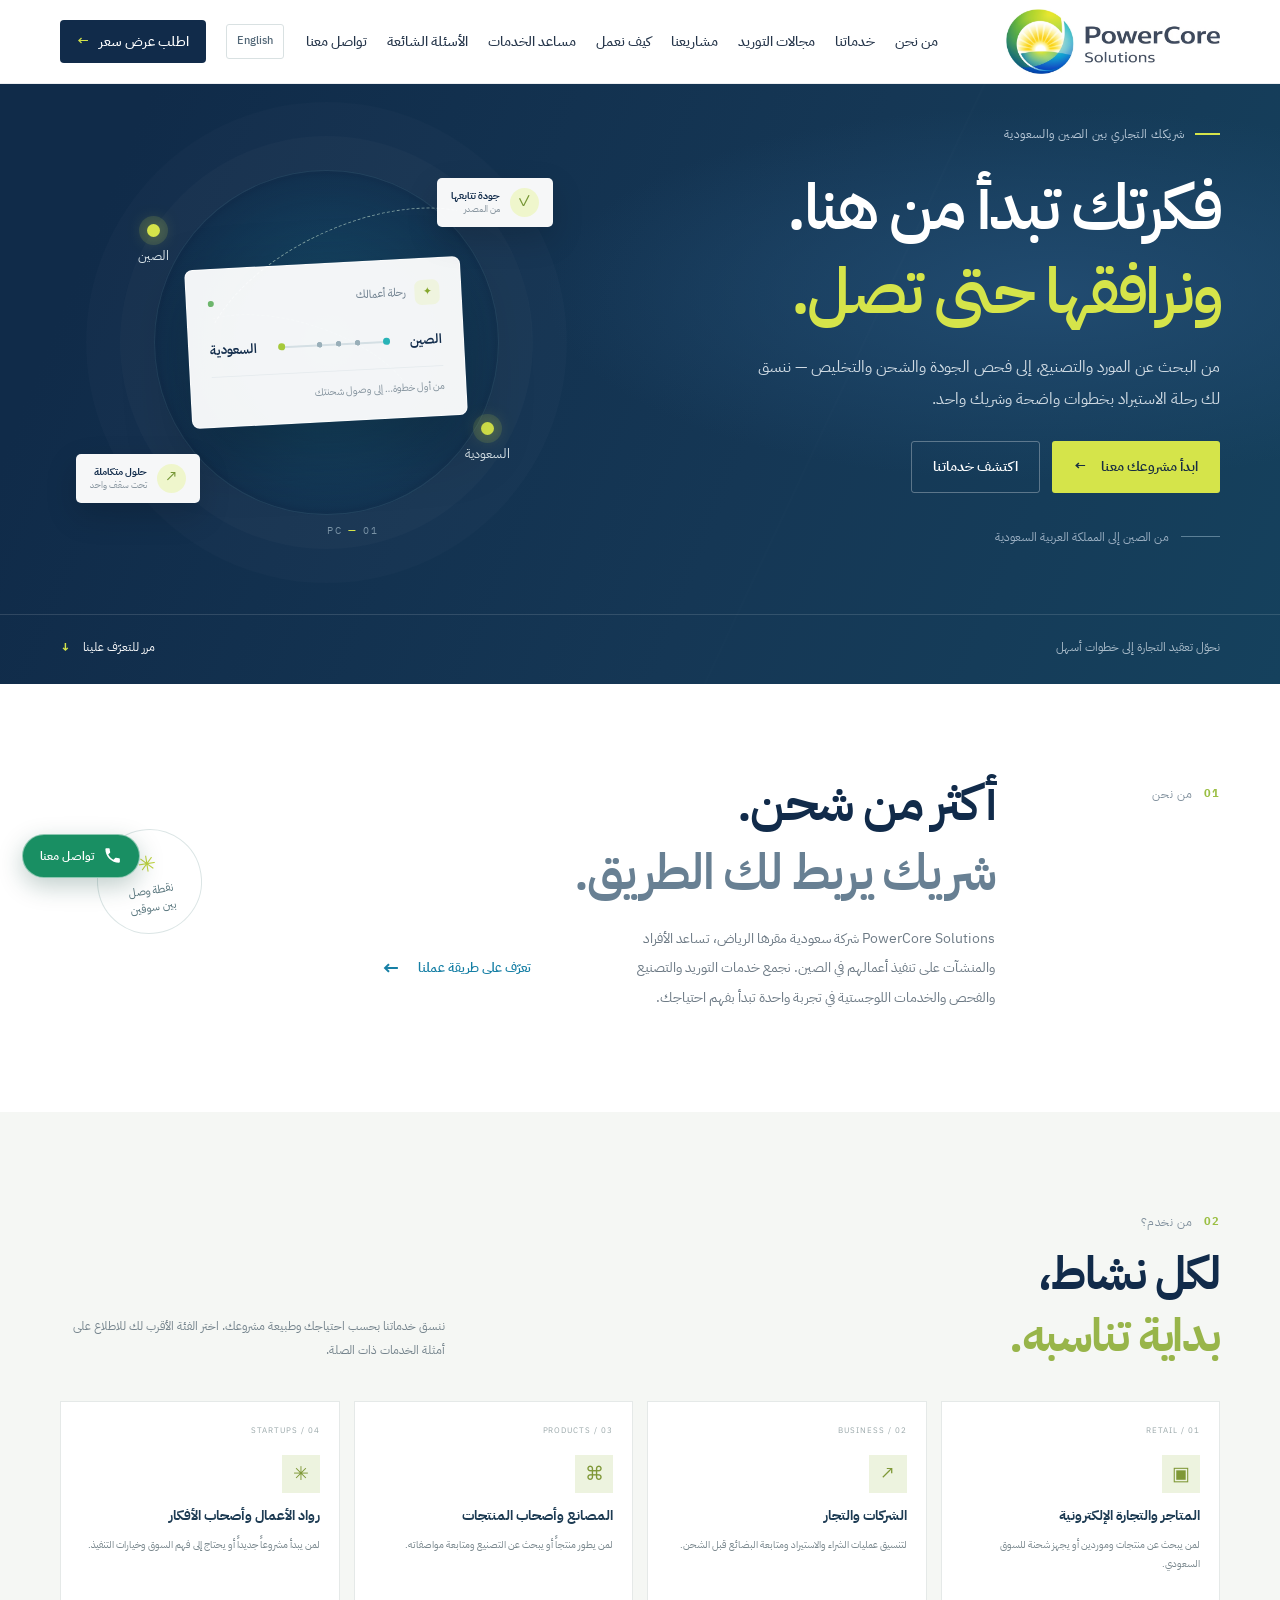
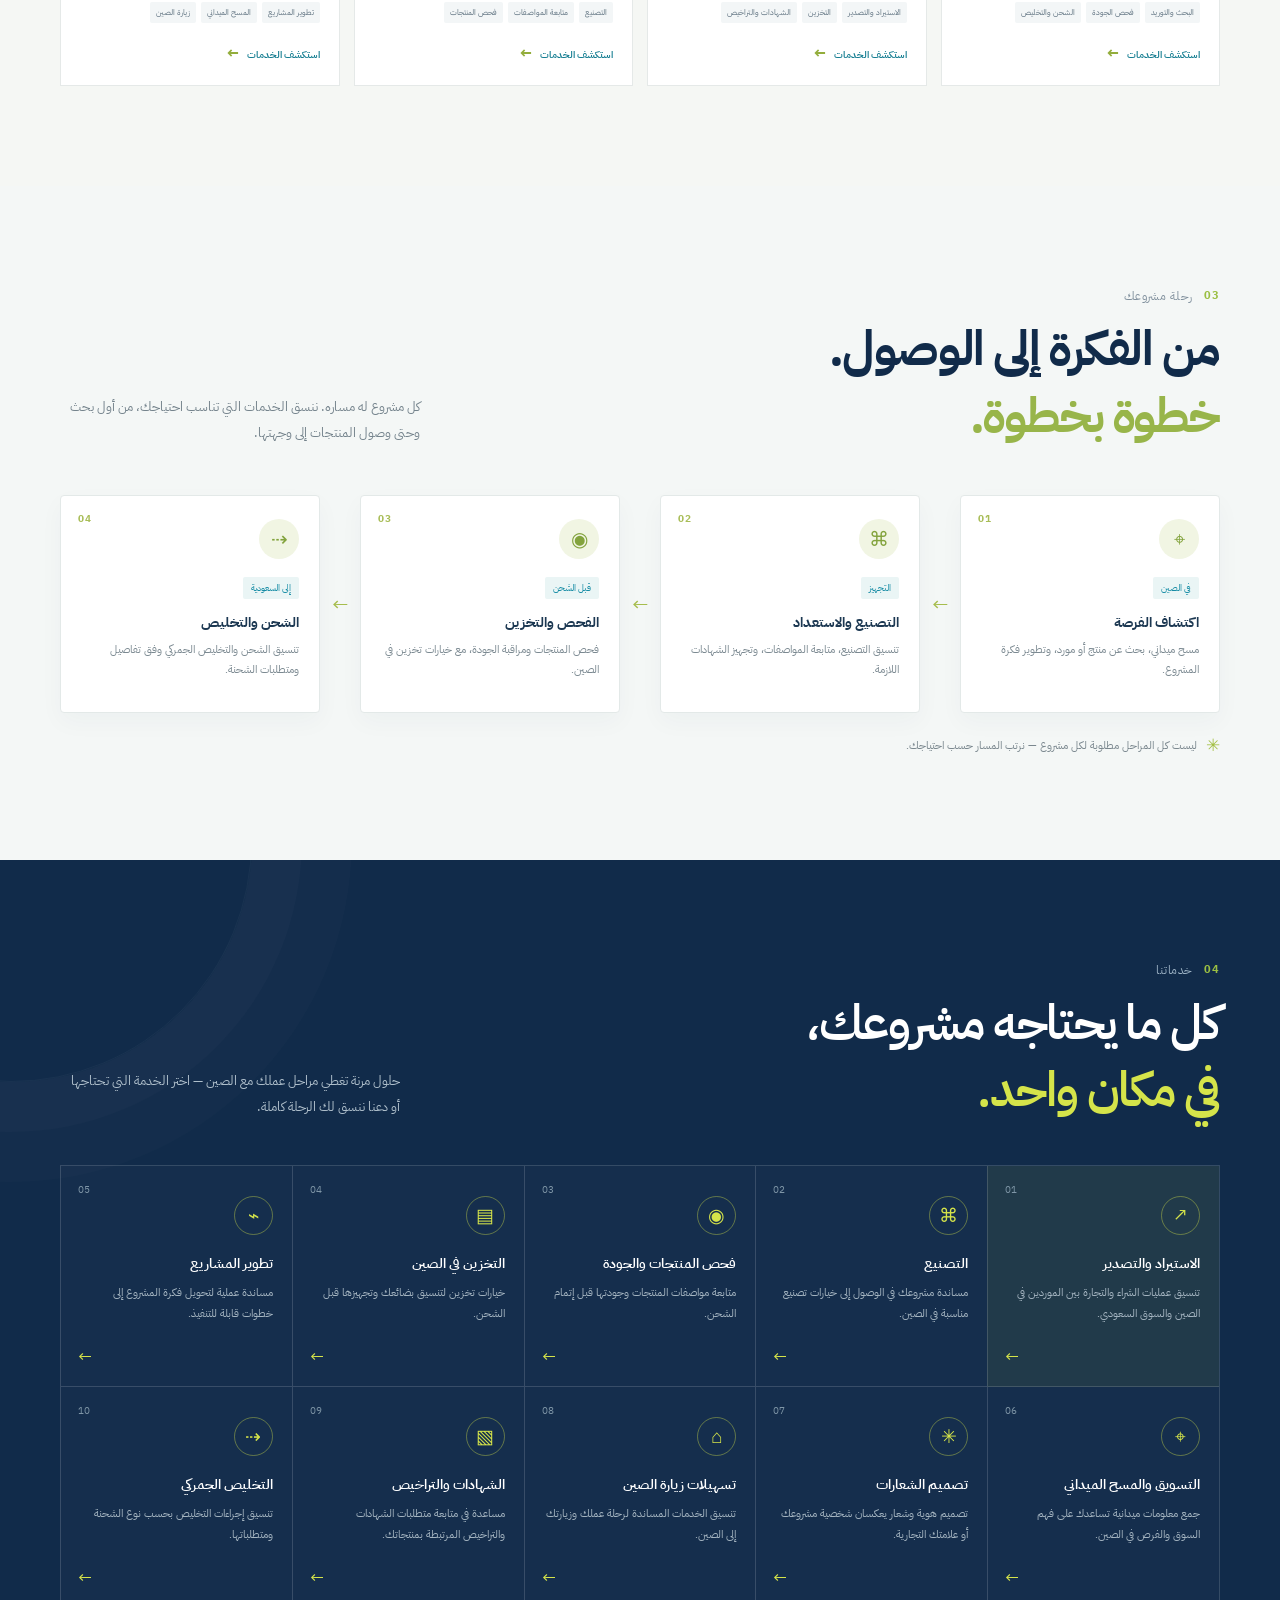
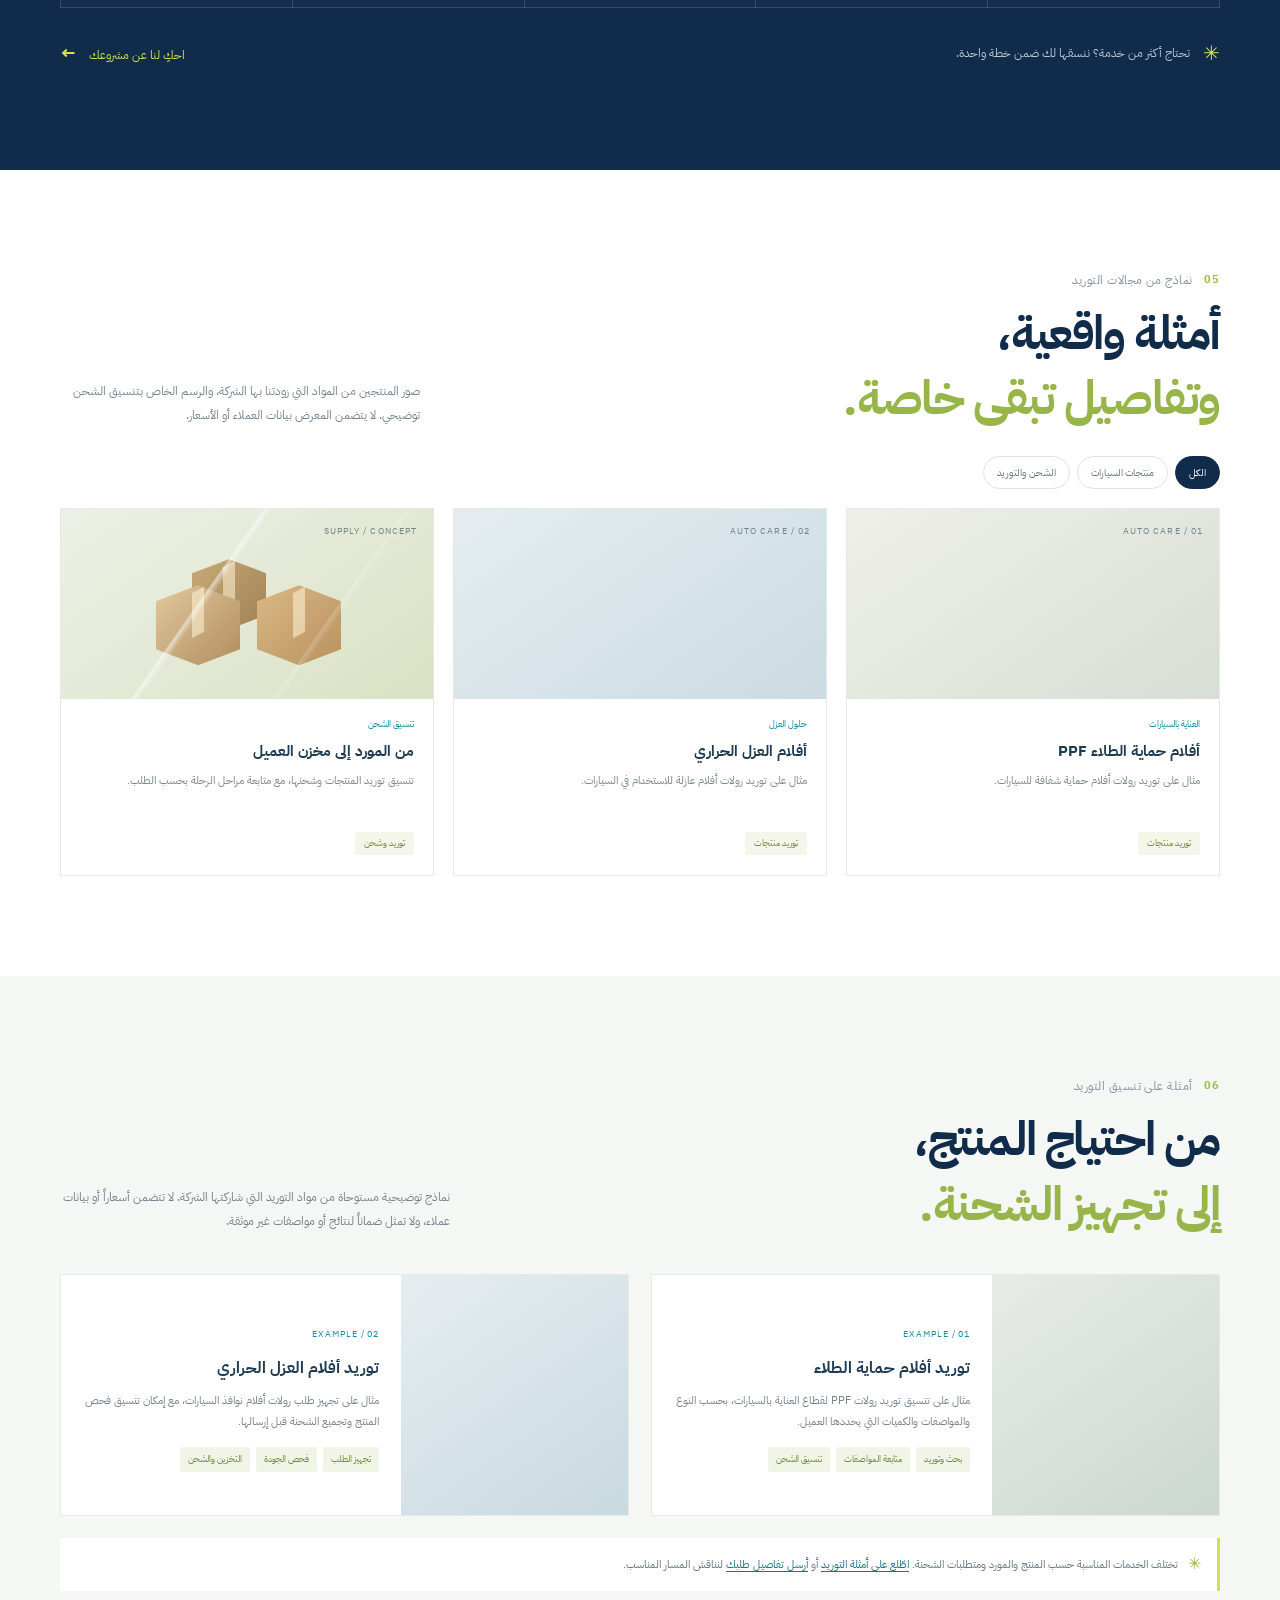
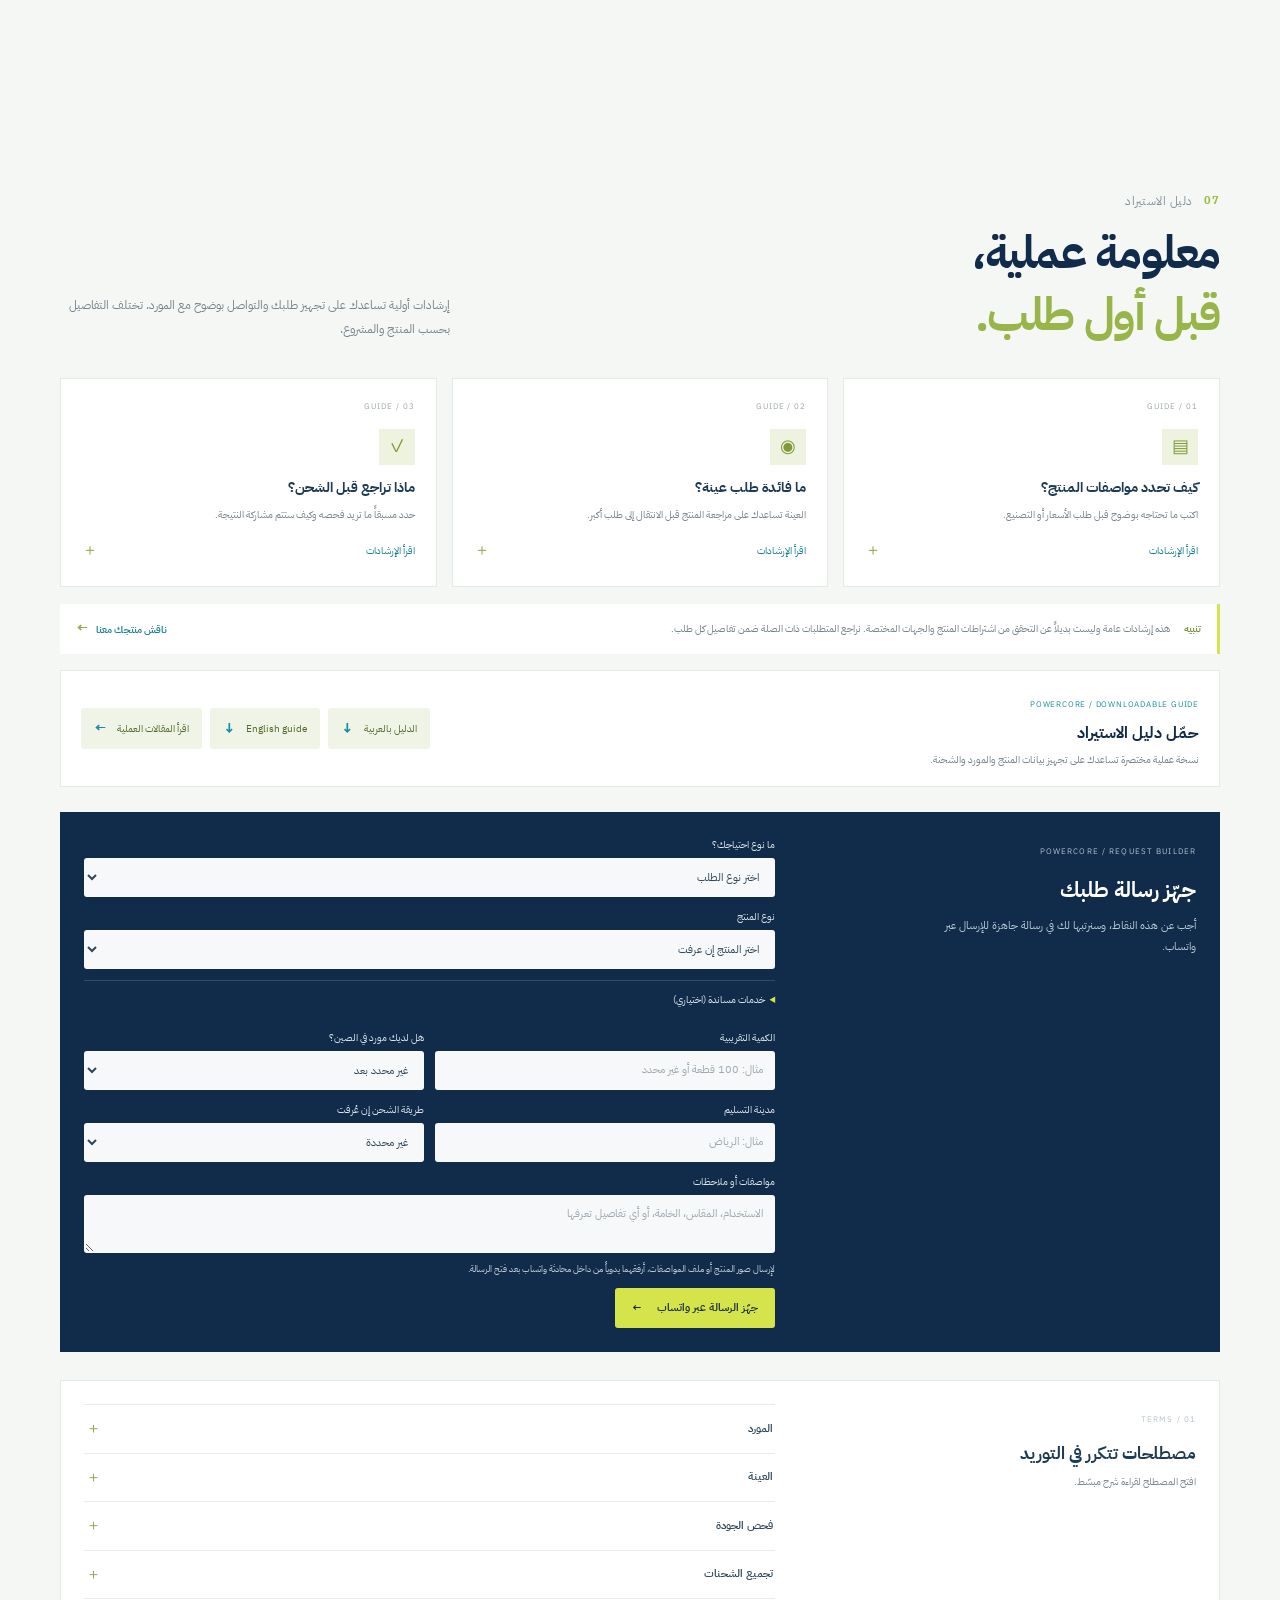
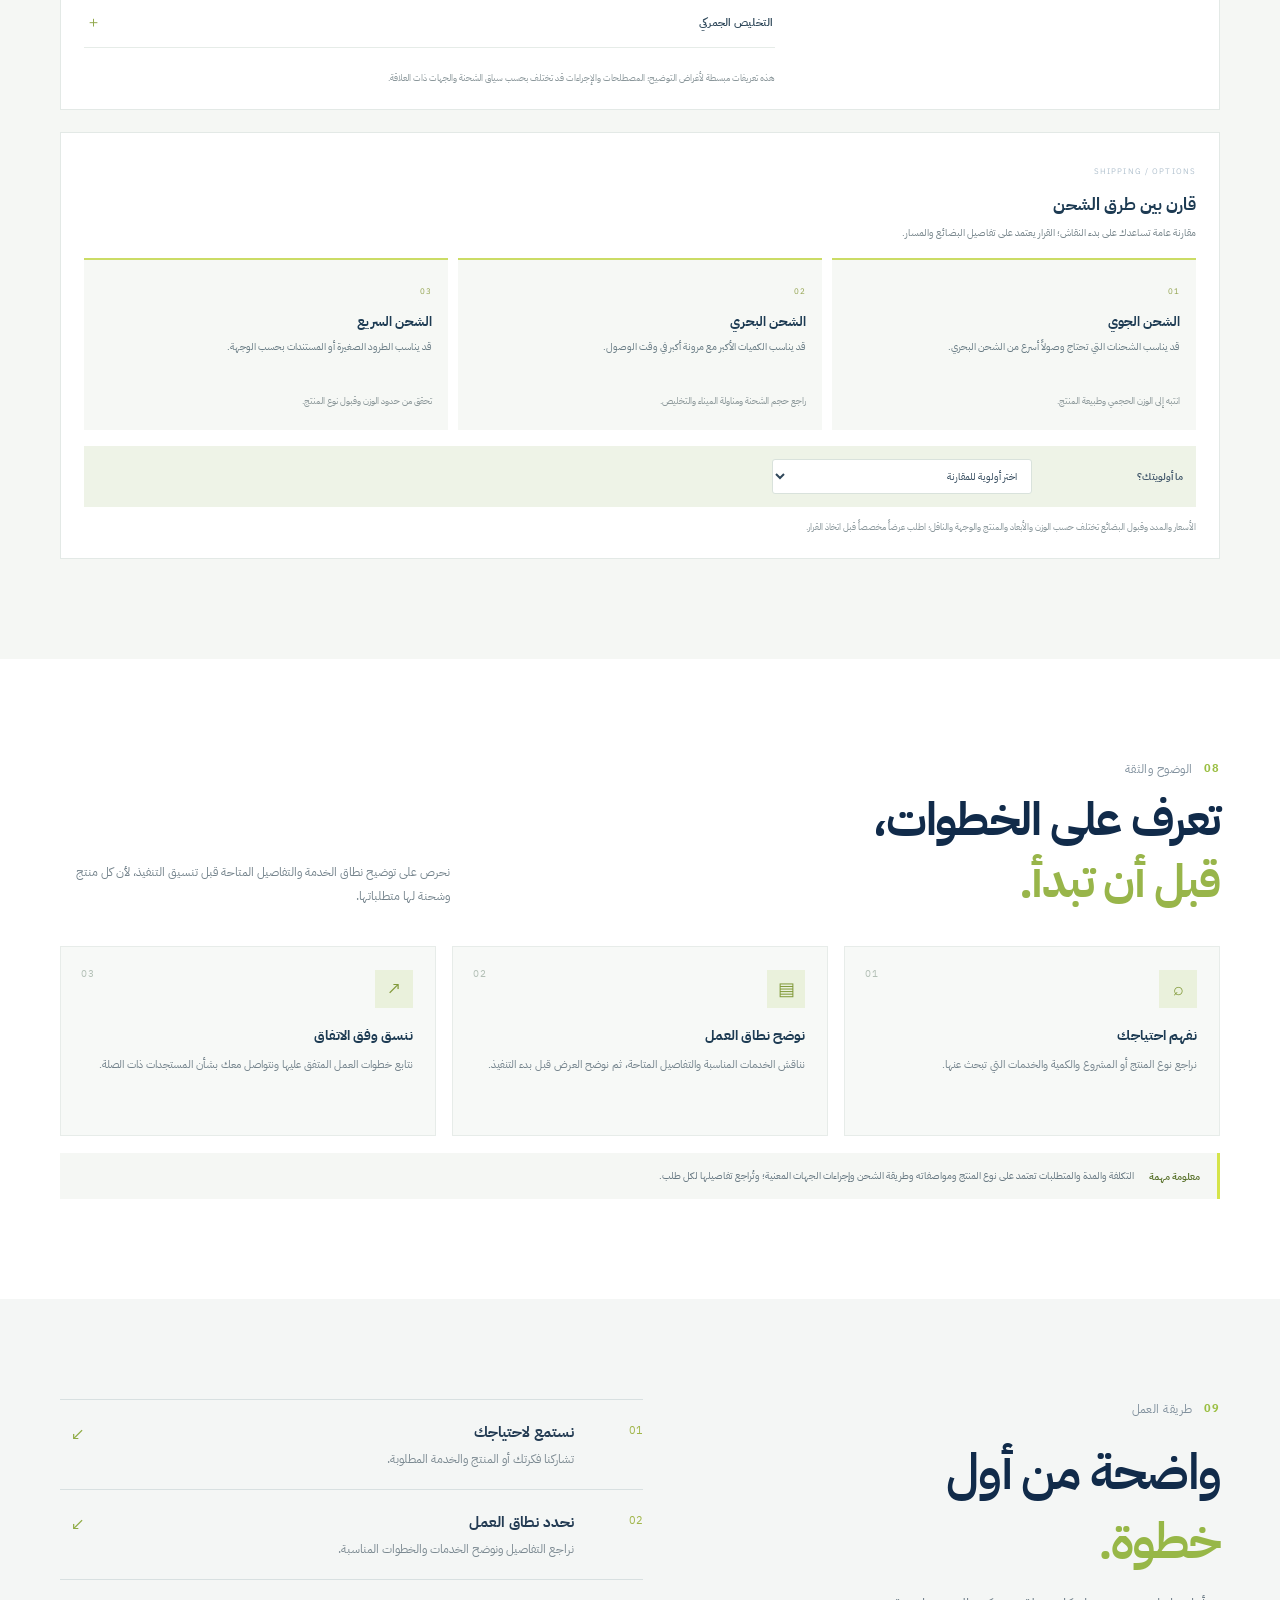
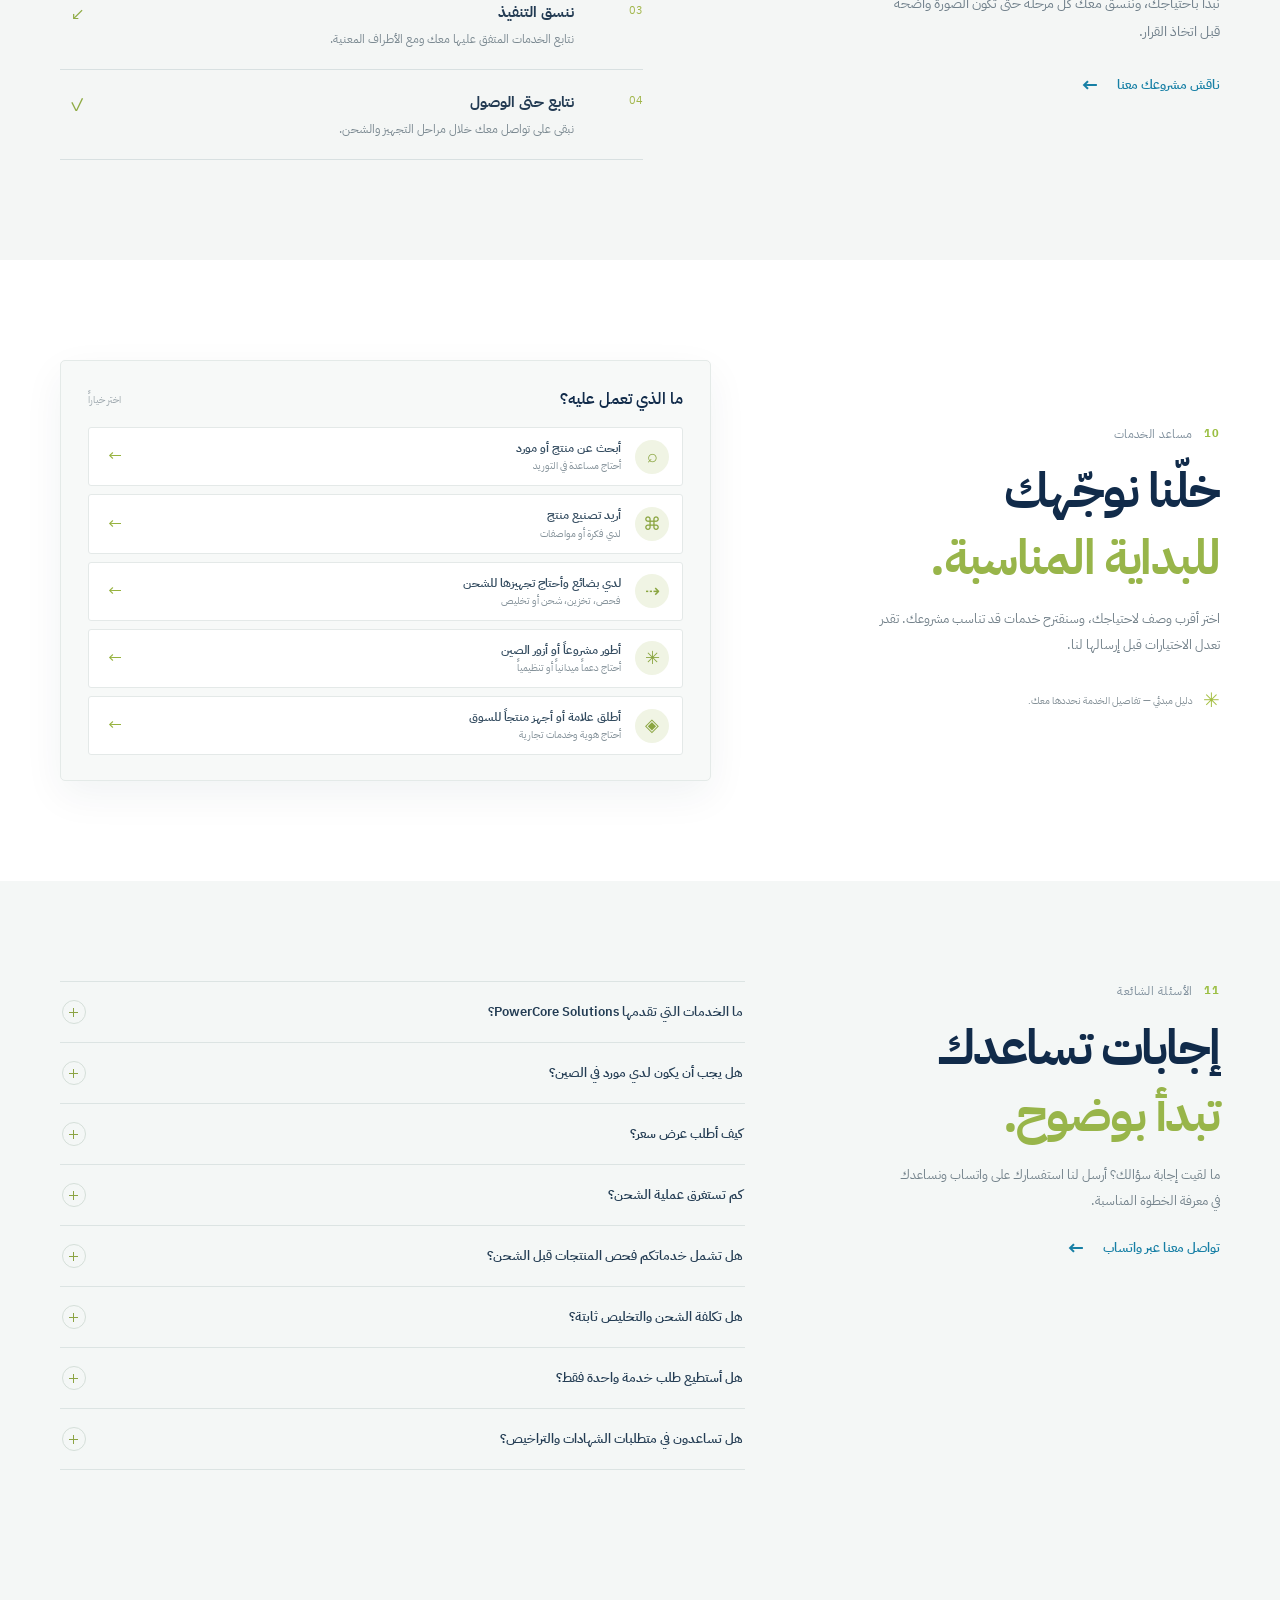
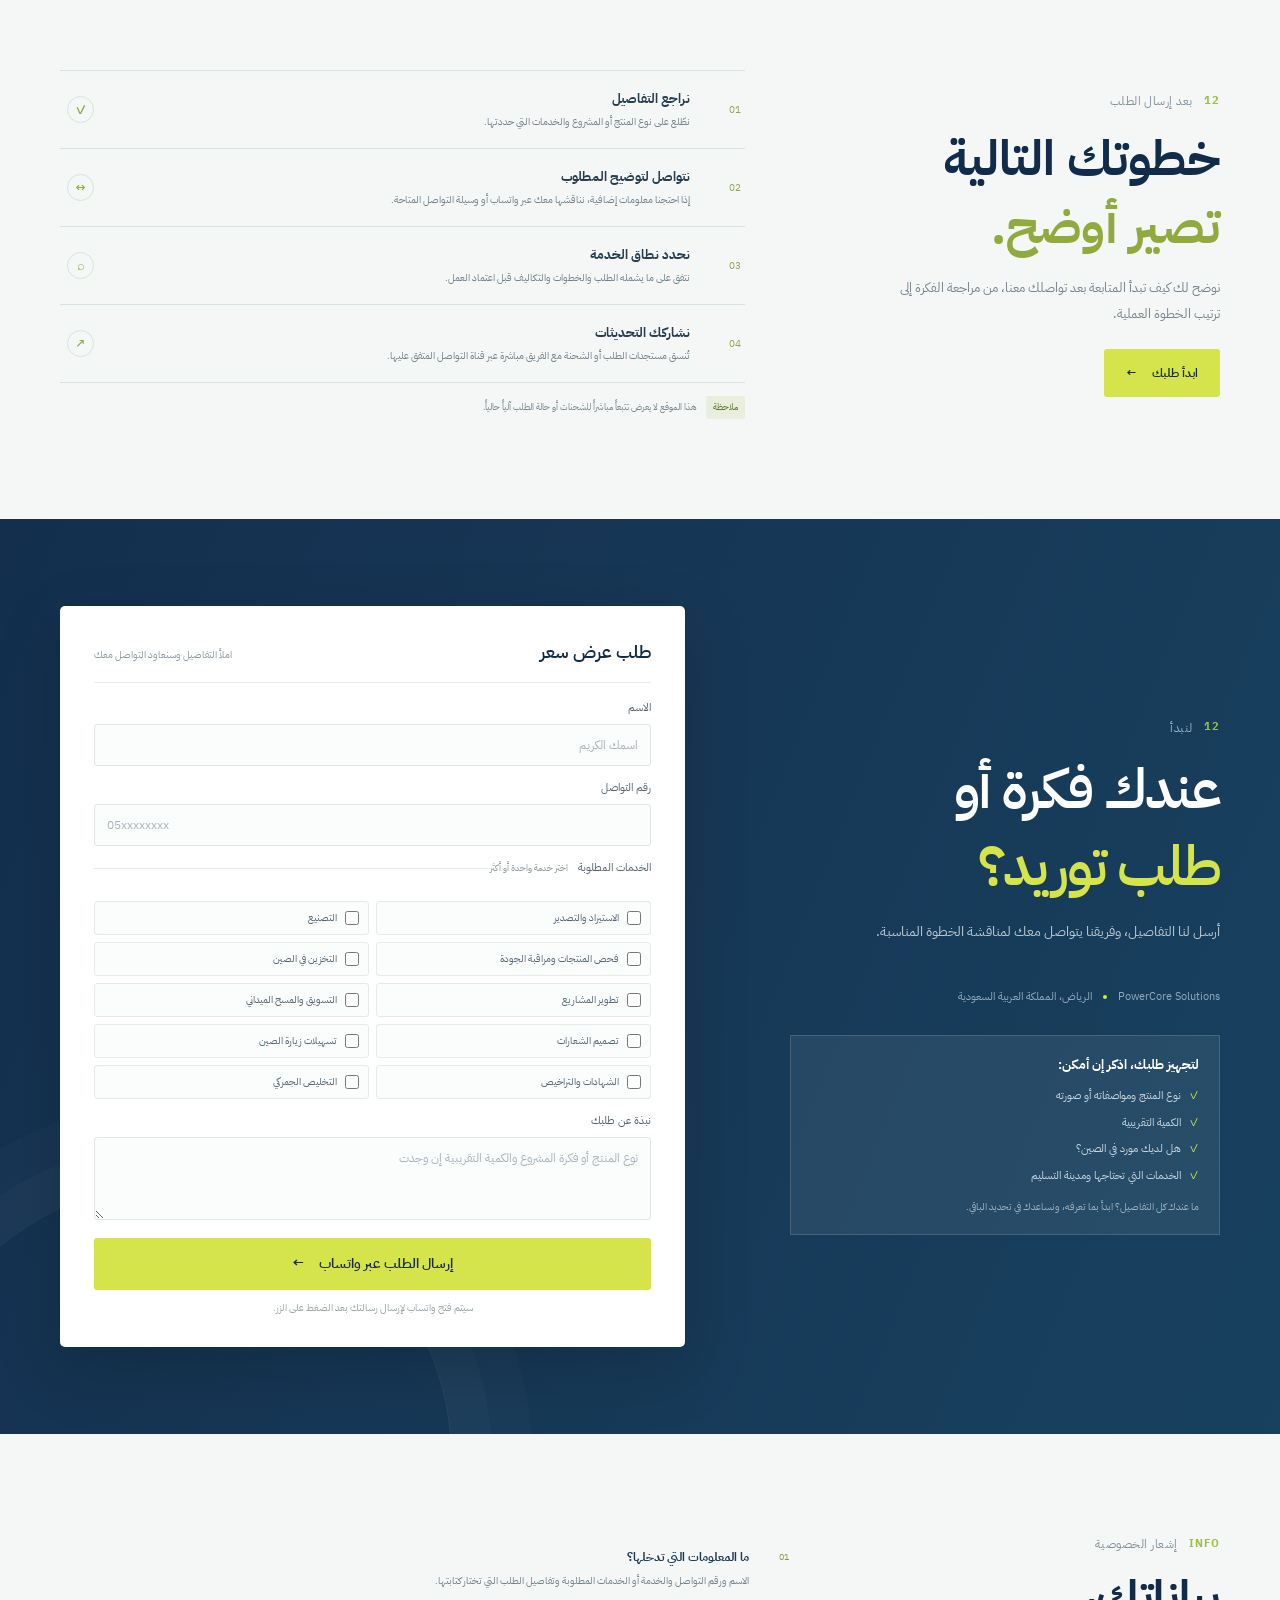
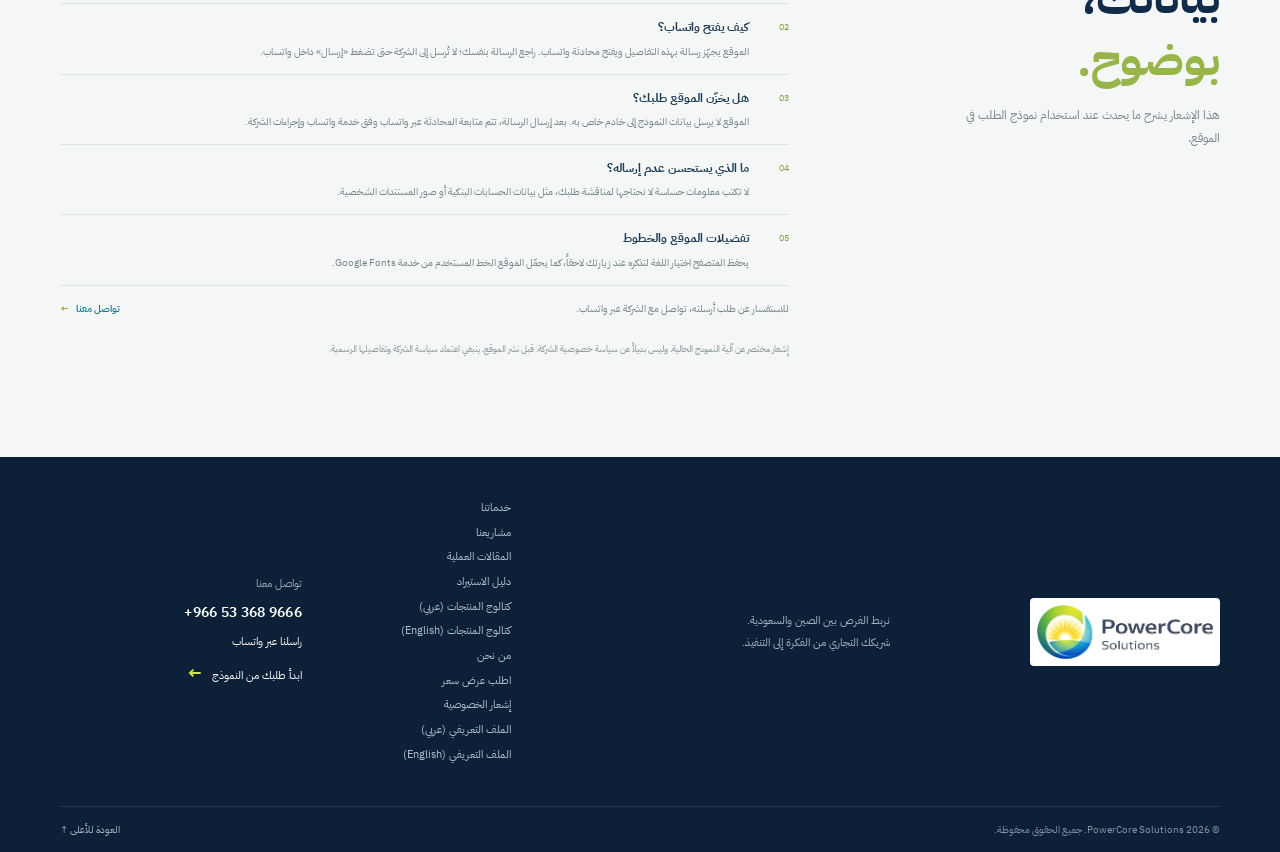
==== commit 4a3fd70d: "Remove customer packaging images from public materials" ====
--- a/index.html
+++ b/index.html
@@ -152,11 +152,11 @@
         <div class="showcase-filters" role="group" aria-label="تصفية أمثلة التوريد"><button type="button" class="showcase-filter active" data-filter="all" aria-pressed="true" data-ar="الكل" data-en="All">الكل</button><button type="button" class="showcase-filter" data-filter="auto" aria-pressed="false" data-ar="منتجات السيارات" data-en="Automotive products">منتجات السيارات</button><button type="button" class="showcase-filter" data-filter="shipping" aria-pressed="false" data-ar="الشحن والتوريد" data-en="Shipping and sourcing">الشحن والتوريد</button></div>
         <div class="showcase-grid">
           <article class="showcase-card" data-category="auto">
-            <div class="showcase-art art-ppf"><span class="art-label">AUTO CARE / 01</span><img class="showcase-product" src="assets/ppf-box.png" alt="عبوة فيلم حماية الطلاء PPF من علامة DR.CAR"></div>
+            <div class="showcase-art art-ppf"><span class="art-label">AUTO CARE / 01</span></div>
             <div class="showcase-copy"><div class="showcase-category">العناية بالسيارات</div><h3>أفلام حماية الطلاء PPF</h3><p>مثال على توريد رولات أفلام حماية شفافة للسيارات.</p><span class="showcase-tag">توريد منتجات</span></div>
           </article>
           <article class="showcase-card" data-category="auto">
-            <div class="showcase-art art-thermal"><span class="art-label">AUTO CARE / 02</span><img class="showcase-product" src="assets/window-tint-box.png" alt="عبوة فيلم تظليل نوافذ السيارات من علامة DR.CAR"></div>
+            <div class="showcase-art art-thermal"><span class="art-label">AUTO CARE / 02</span></div>
             <div class="showcase-copy"><div class="showcase-category">حلول العزل</div><h3>أفلام العزل الحراري</h3><p>مثال على توريد رولات أفلام عازلة للاستخدام في السيارات.</p><span class="showcase-tag">توريد منتجات</span></div>
           </article>
           <article class="showcase-card" data-category="shipping">
@@ -175,11 +175,11 @@
         </div>
         <div class="case-grid">
           <article class="case-card">
-            <div class="case-image case-image-ppf"><img src="assets/ppf-box.png" alt="عبوة فيلم حماية الطلاء PPF"></div>
+            <div class="case-image case-image-ppf" aria-label="رسم توضيحي لفئة أفلام حماية الطلاء"></div>
             <div class="case-body"><span class="case-index">EXAMPLE / 01</span><h3>توريد أفلام حماية الطلاء</h3><p>مثال على تنسيق توريد رولات PPF لقطاع العناية بالسيارات، بحسب النوع والمواصفات والكميات التي يحددها العميل.</p><div class="case-services"><span>بحث وتوريد</span><span>متابعة المواصفات</span><span>تنسيق الشحن</span></div></div>
           </article>
           <article class="case-card">
-            <div class="case-image case-image-tint"><img src="assets/window-tint-box.png" alt="عبوة أفلام تظليل نوافذ السيارات"></div>
+            <div class="case-image case-image-tint" aria-label="رسم توضيحي لفئة أفلام العزل الحراري"></div>
             <div class="case-body"><span class="case-index">EXAMPLE / 02</span><h3>توريد أفلام العزل الحراري</h3><p>مثال على تجهيز طلب رولات أفلام نوافذ السيارات، مع إمكان تنسيق فحص المنتج وتجميع الشحنة قبل إرسالها.</p><div class="case-services"><span>تجهيز الطلب</span><span>فحص الجودة</span><span>التخزين والشحن</span></div></div>
           </article>
         </div>
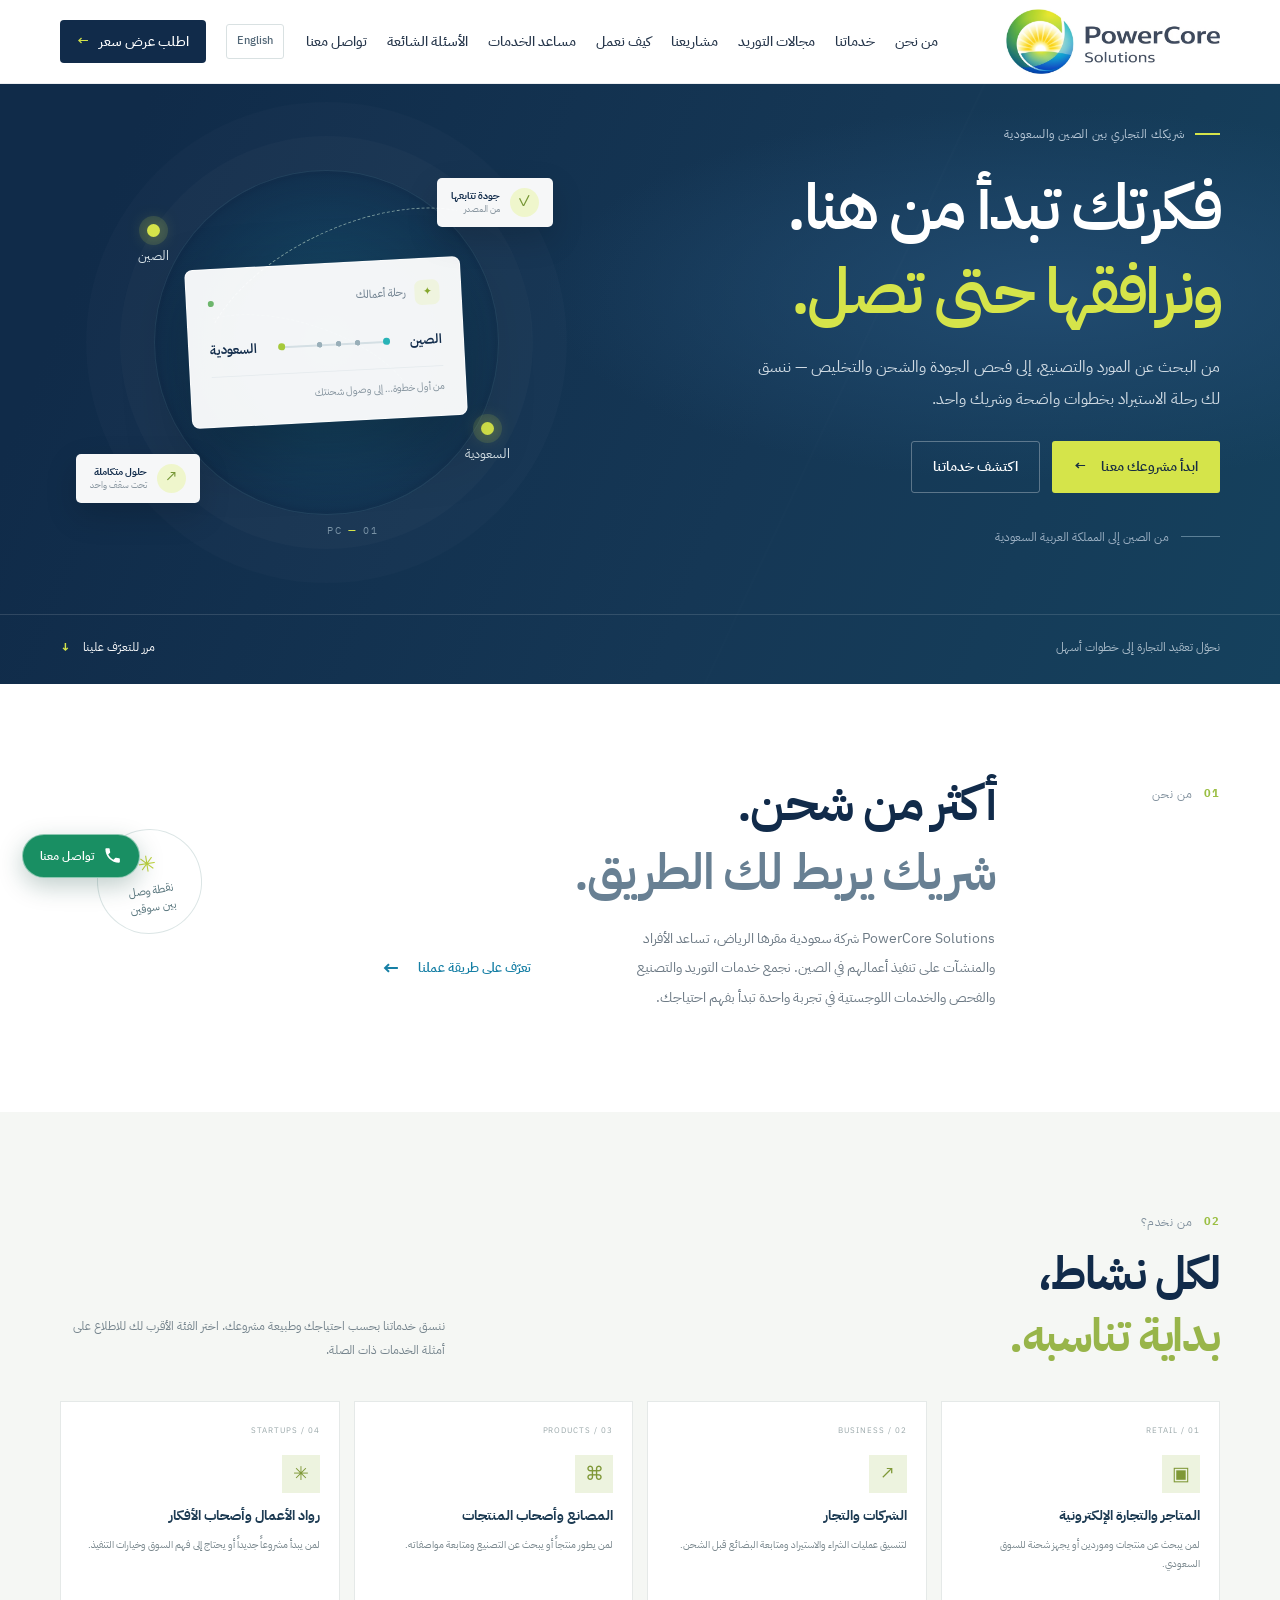
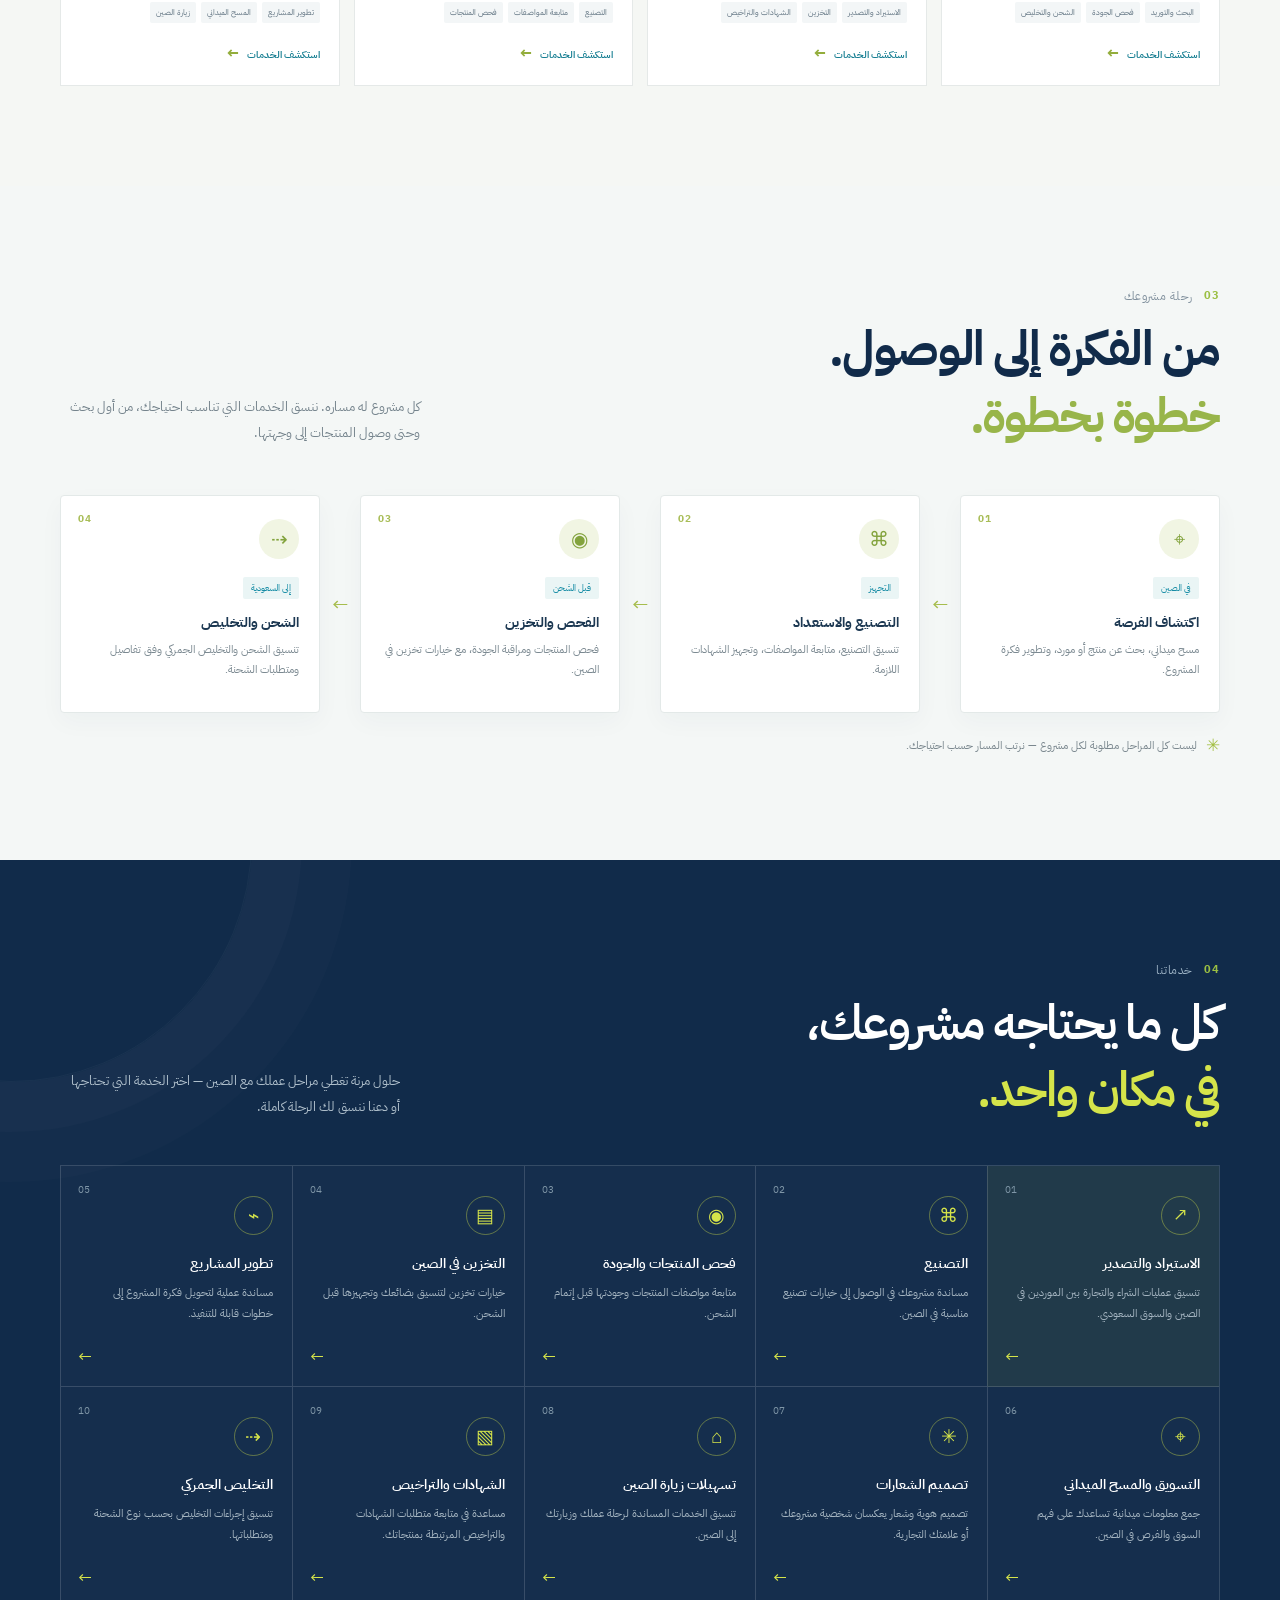
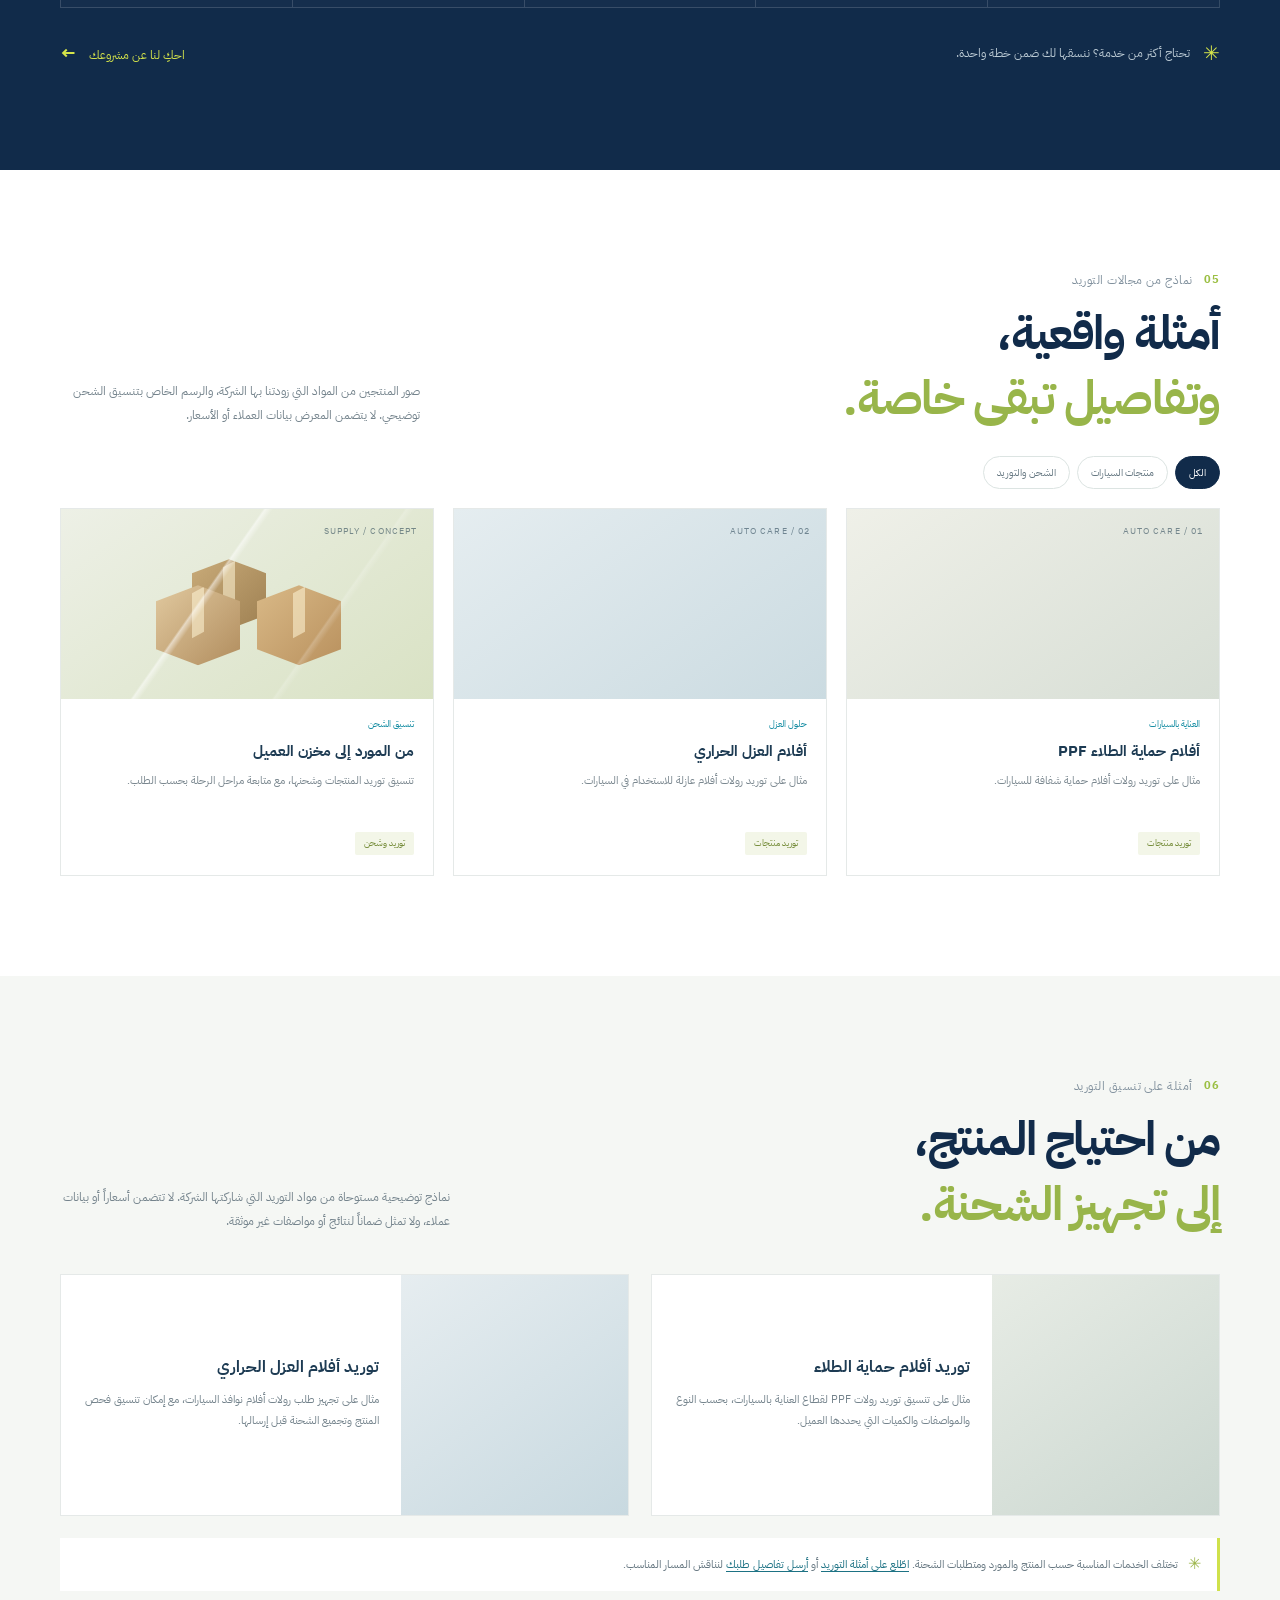
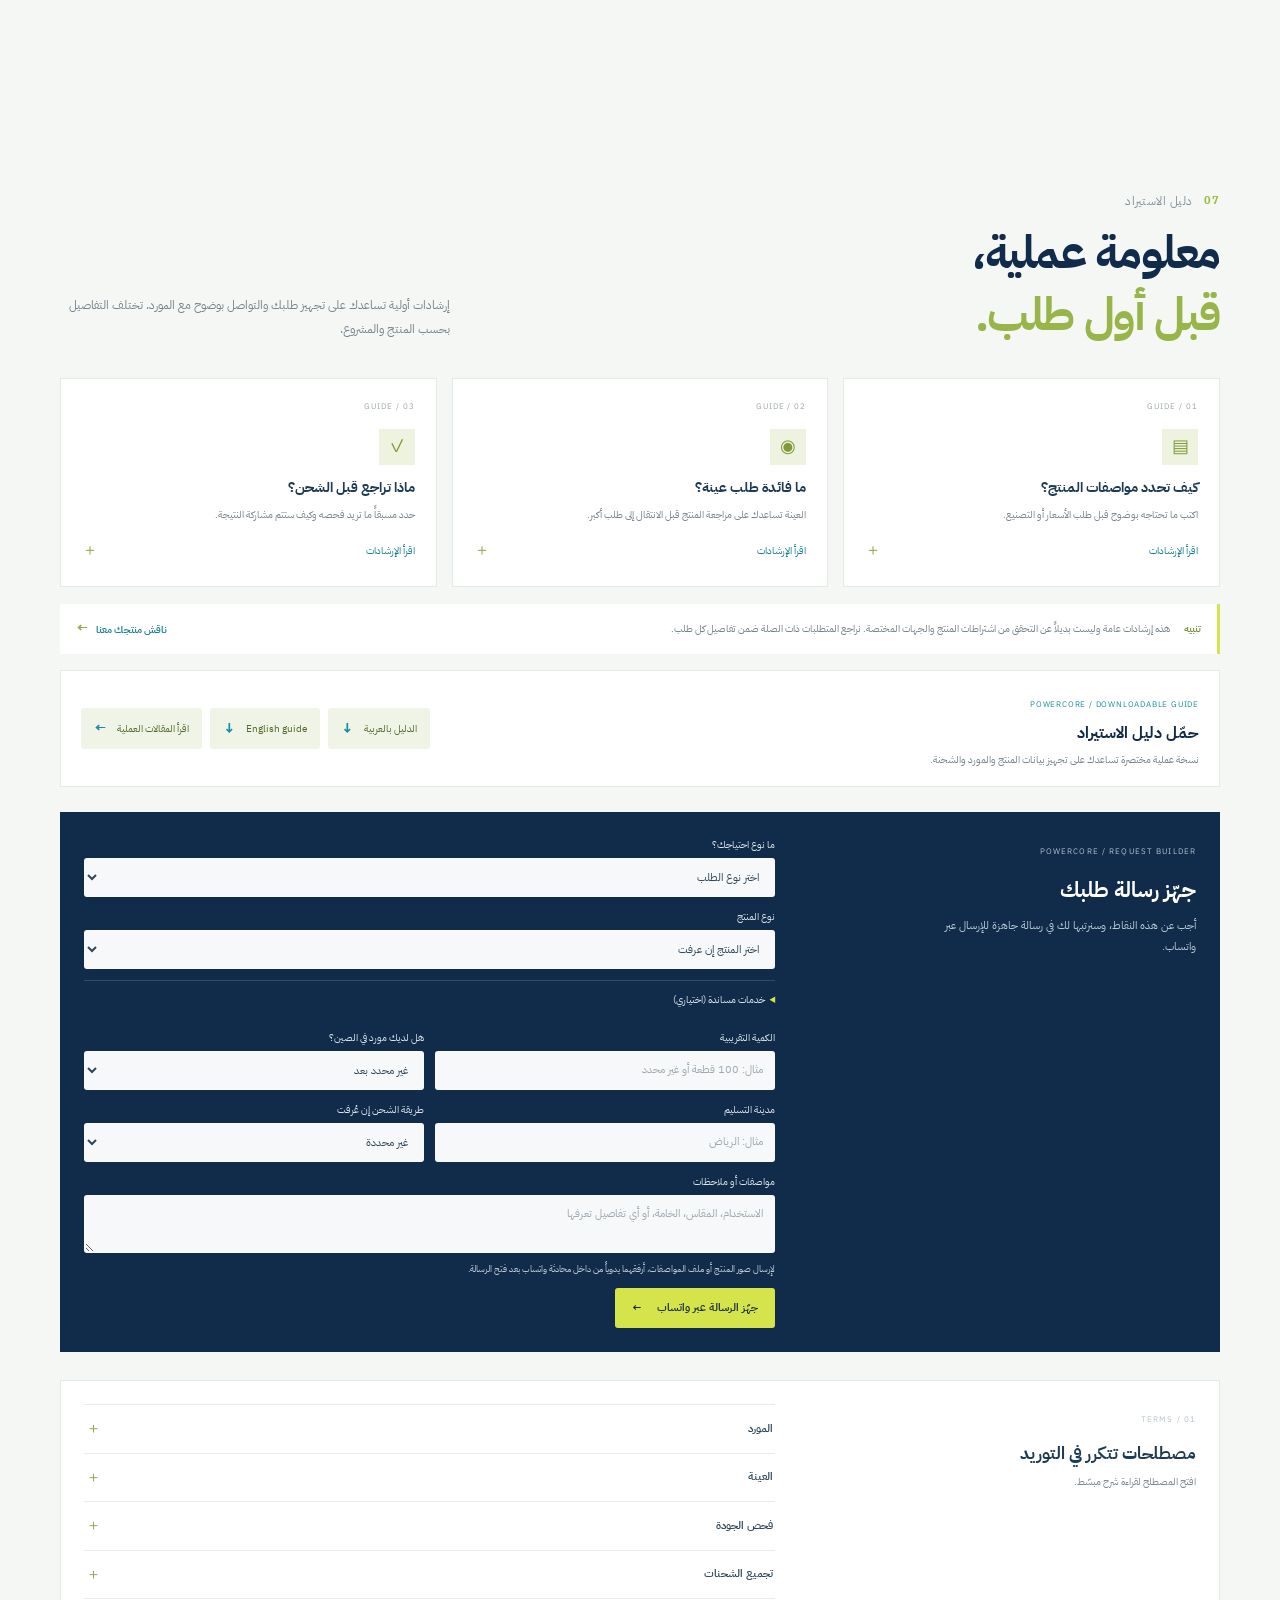
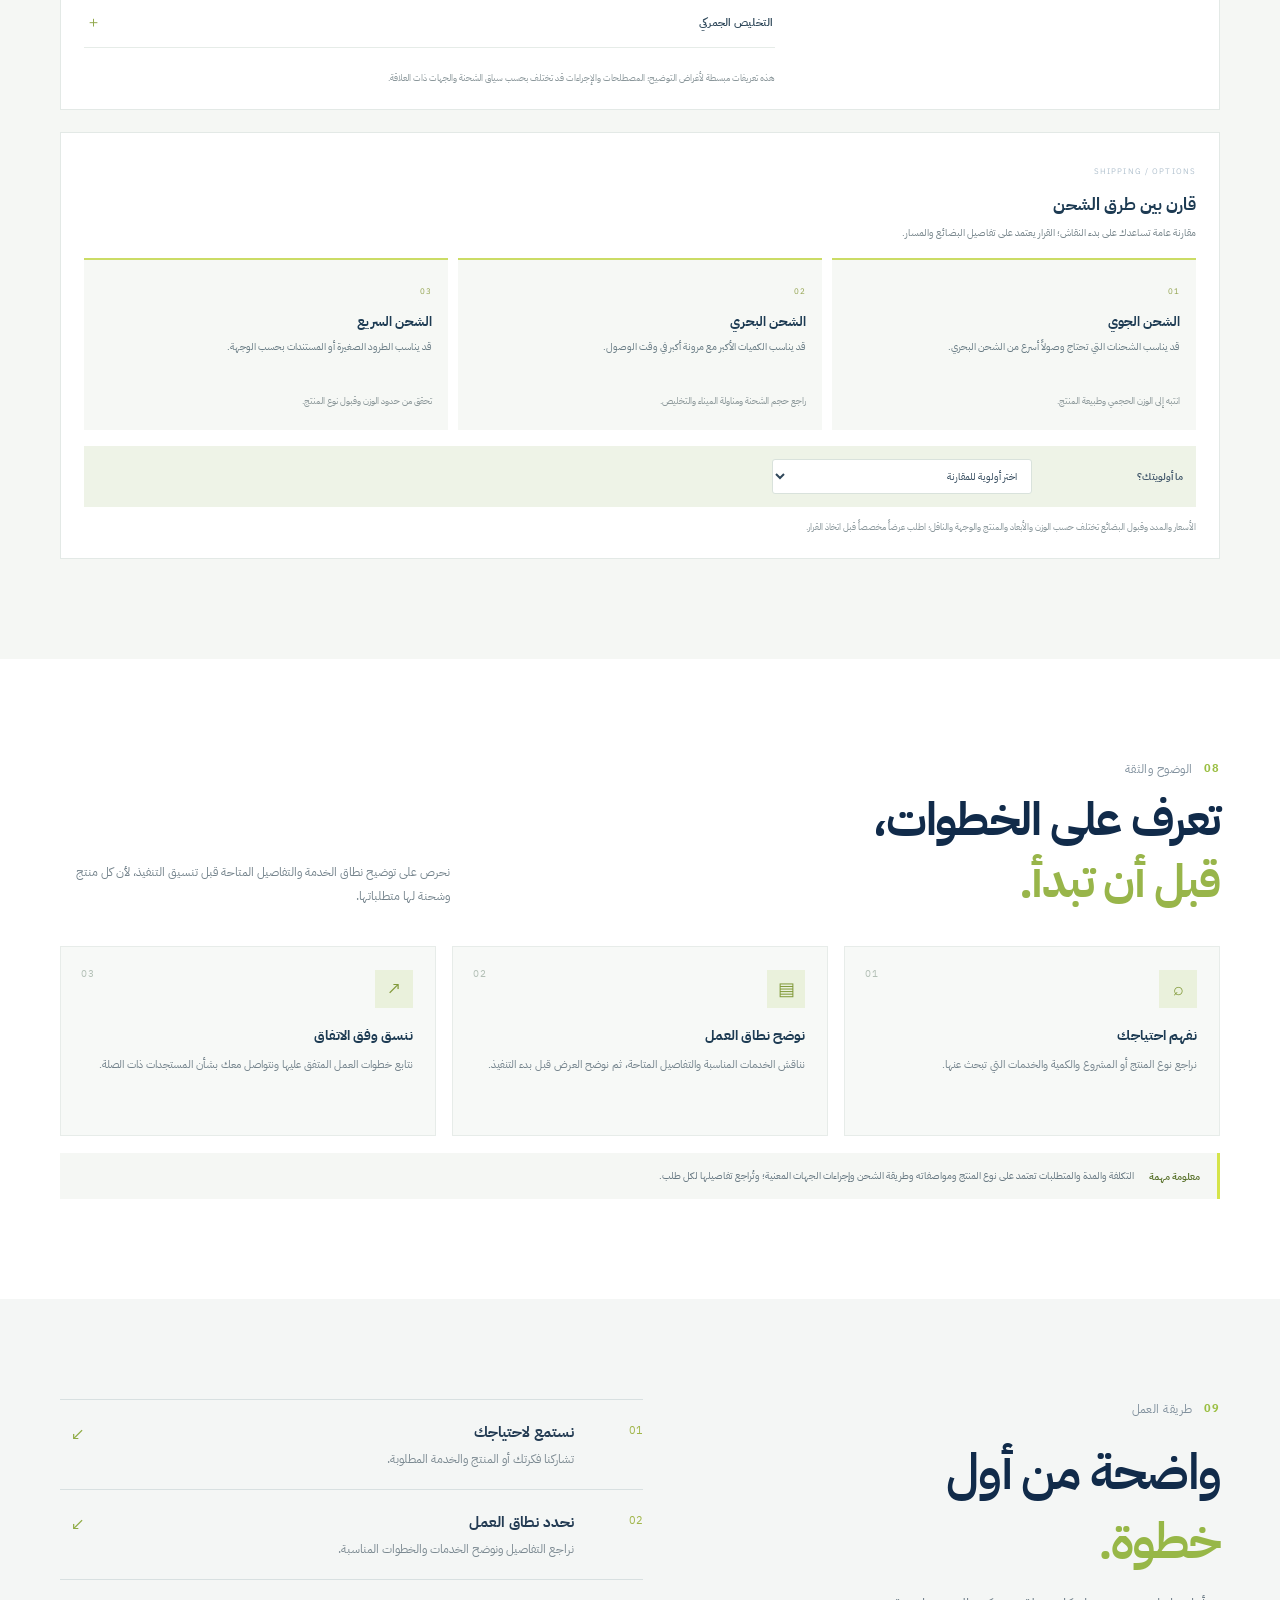
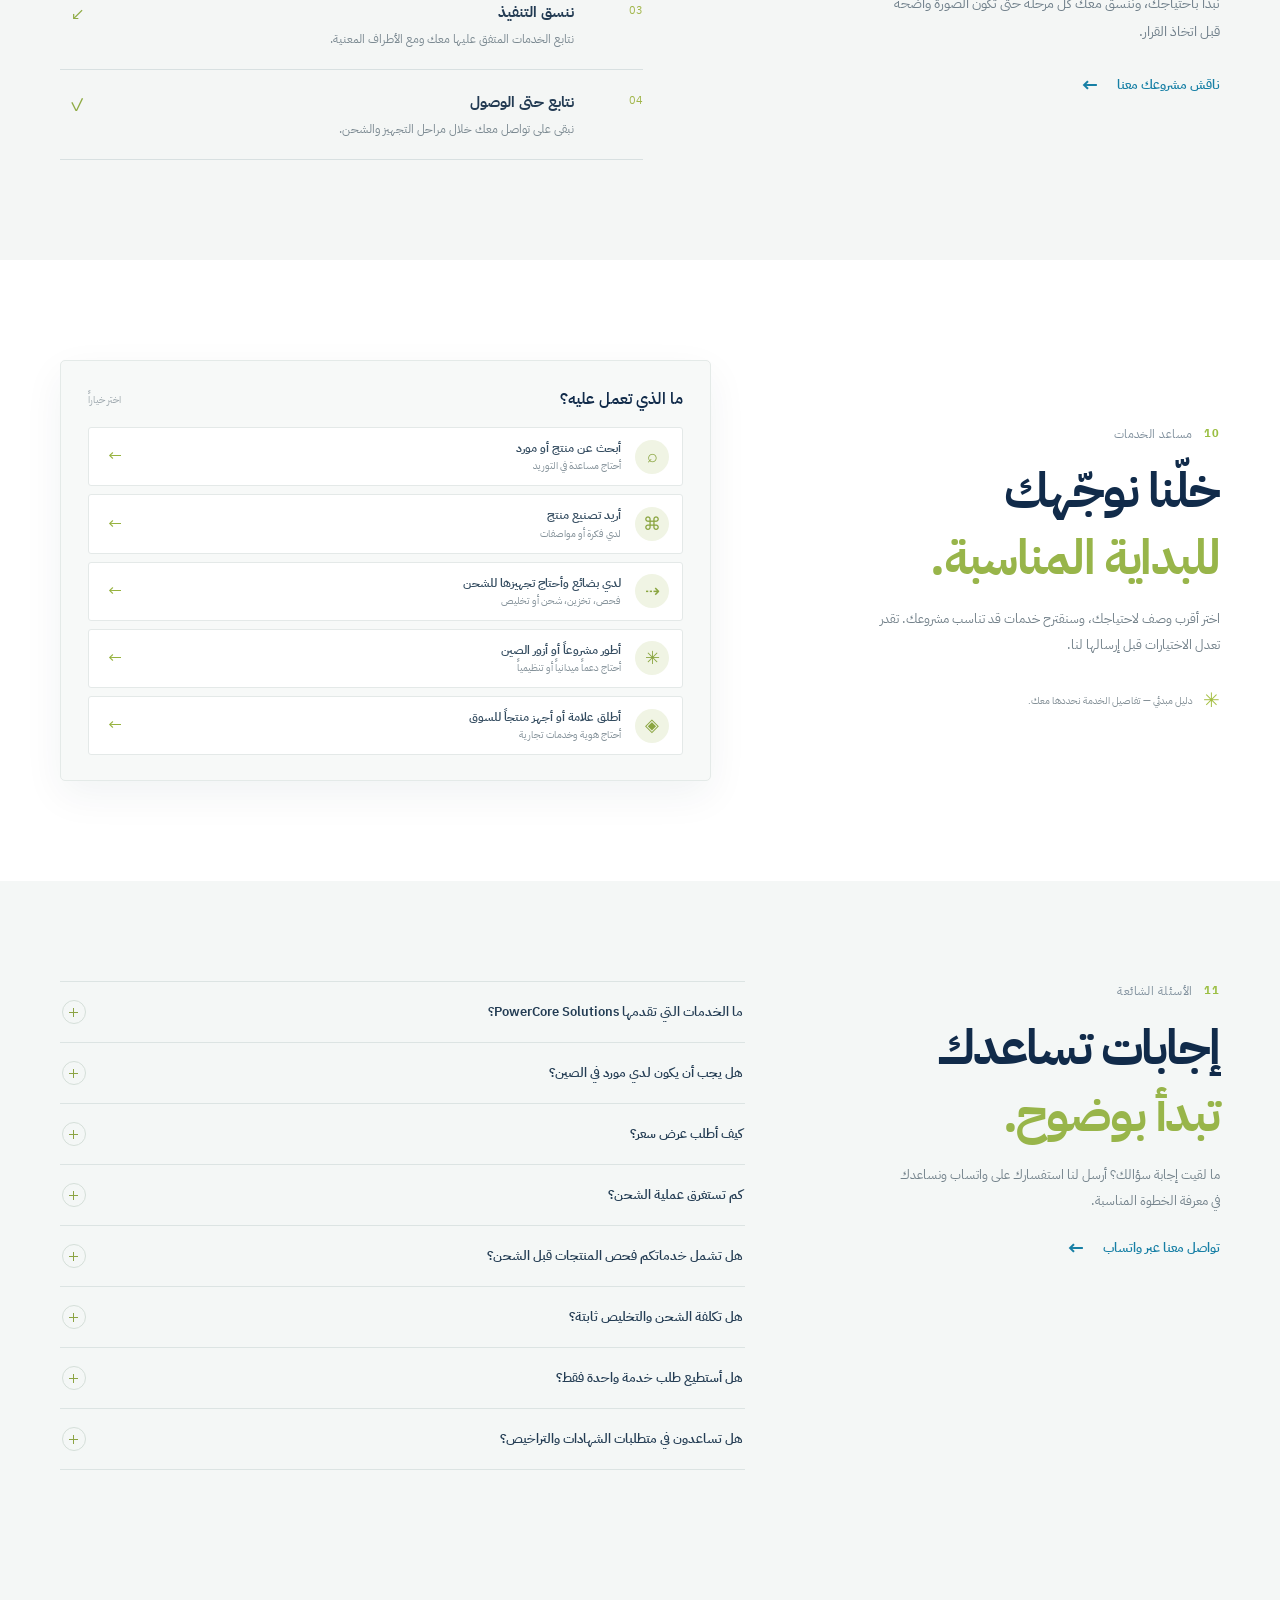
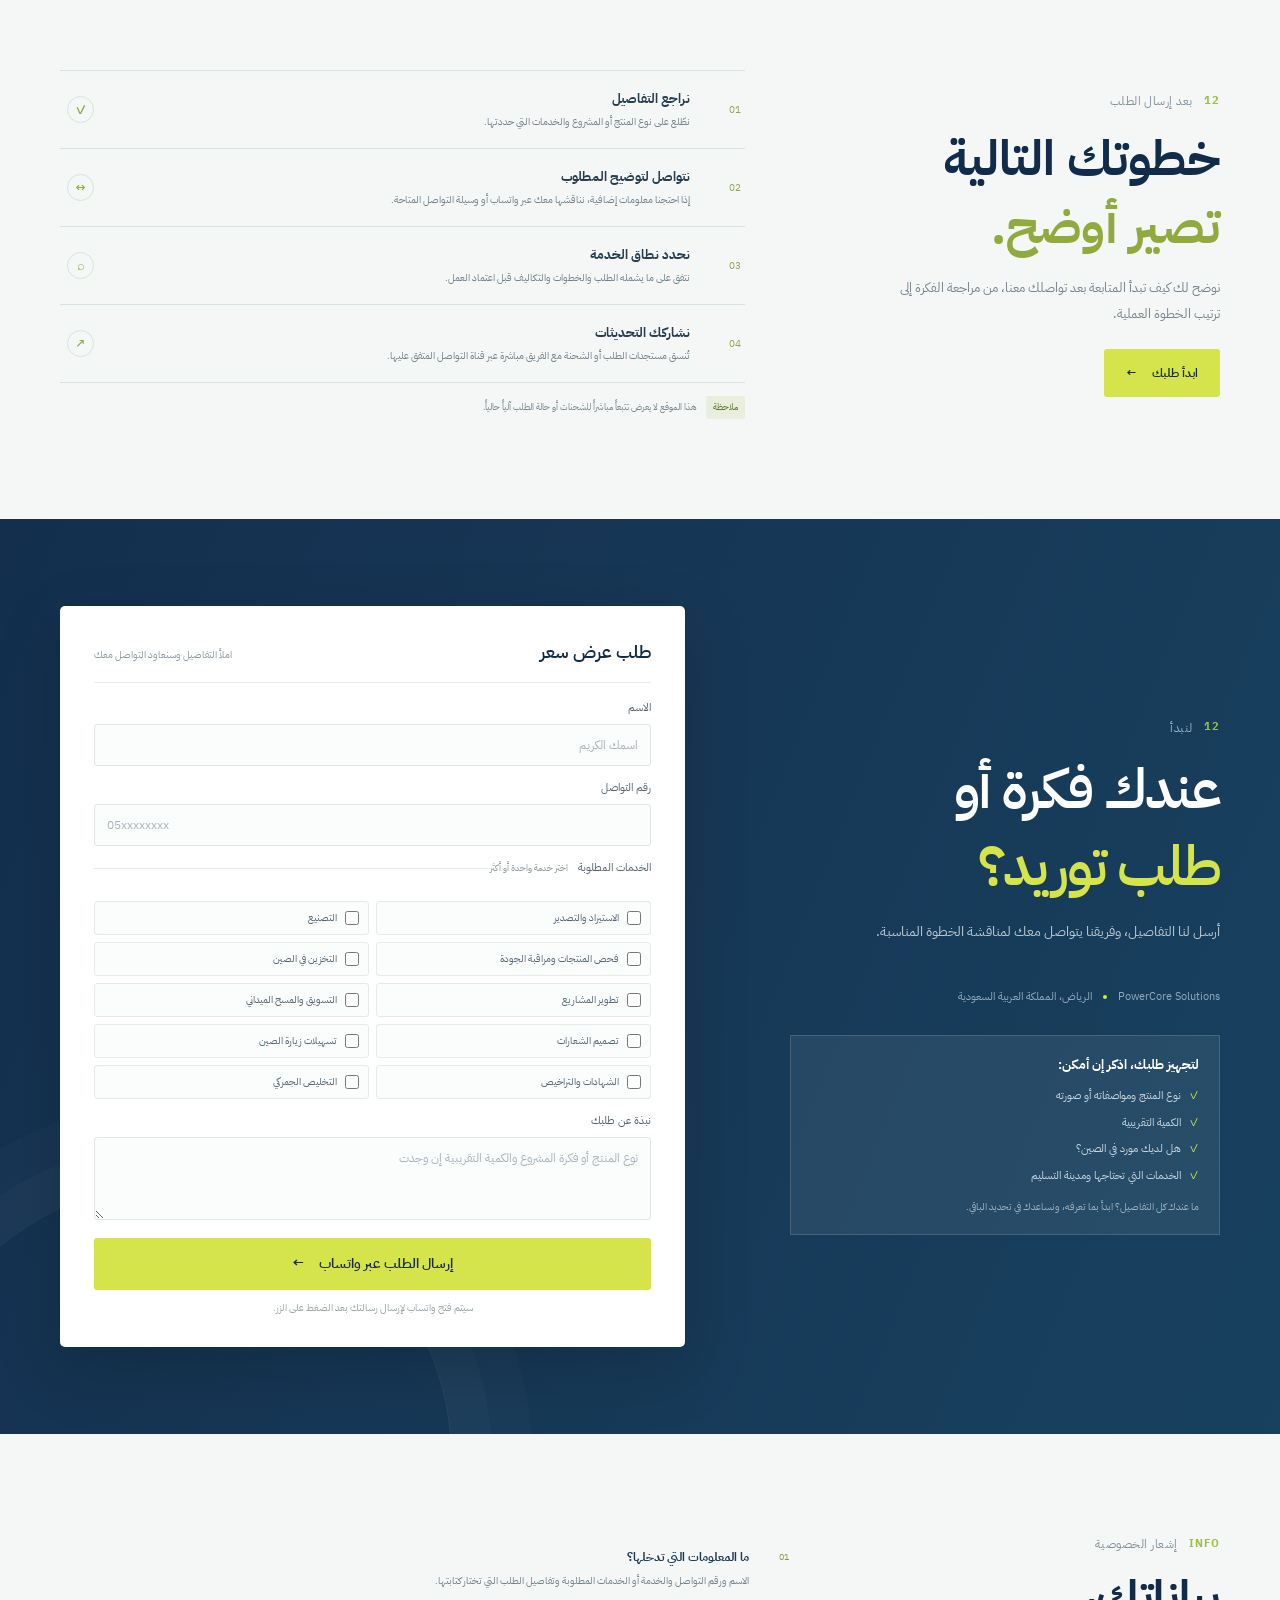
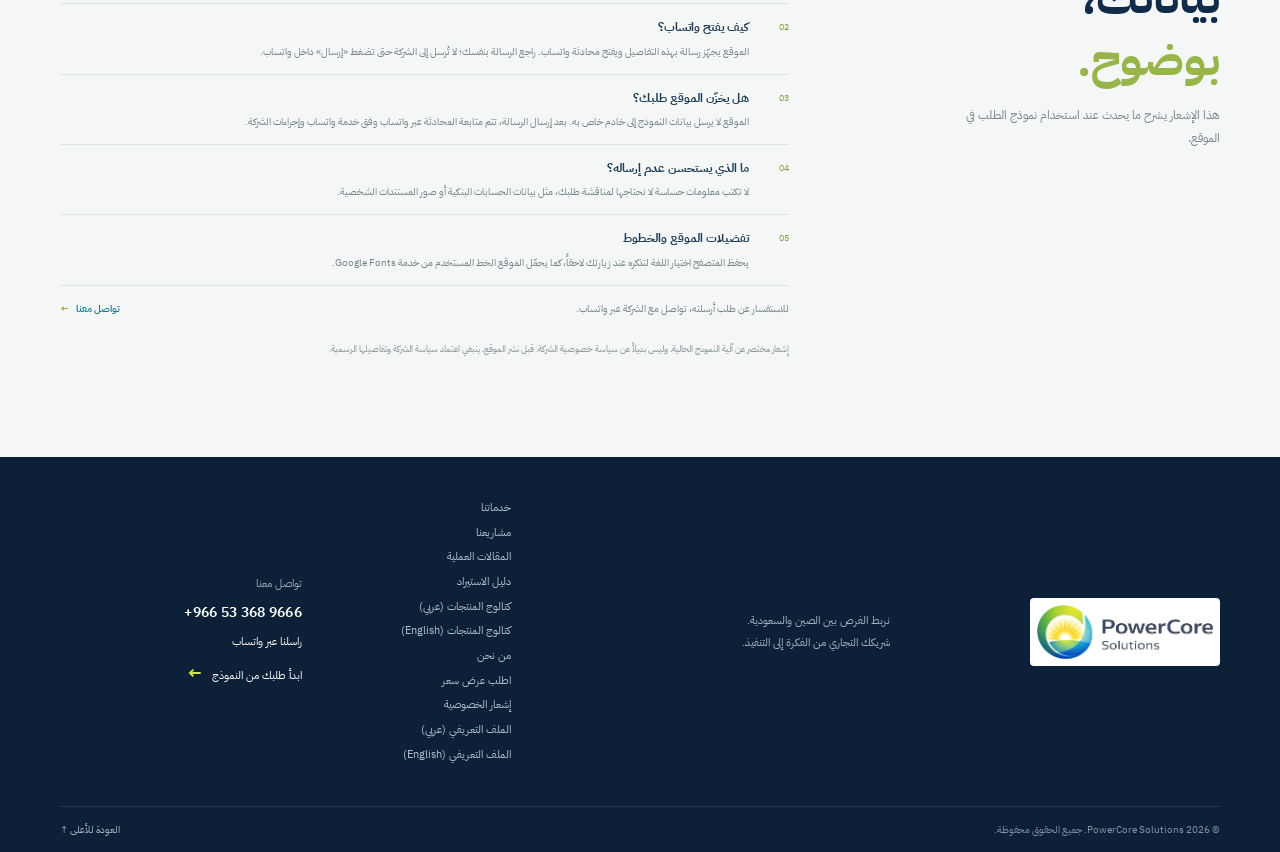
==== commit 253f7c33: "Remove case study badges from homepage" ====
--- a/index.html
+++ b/index.html
@@ -176,11 +176,11 @@
         <div class="case-grid">
           <article class="case-card">
             <div class="case-image case-image-ppf" aria-label="رسم توضيحي لفئة أفلام حماية الطلاء"></div>
-            <div class="case-body"><span class="case-index">EXAMPLE / 01</span><h3>توريد أفلام حماية الطلاء</h3><p>مثال على تنسيق توريد رولات PPF لقطاع العناية بالسيارات، بحسب النوع والمواصفات والكميات التي يحددها العميل.</p><div class="case-services"><span>بحث وتوريد</span><span>متابعة المواصفات</span><span>تنسيق الشحن</span></div></div>
+            <div class="case-body"><h3>توريد أفلام حماية الطلاء</h3><p>مثال على تنسيق توريد رولات PPF لقطاع العناية بالسيارات، بحسب النوع والمواصفات والكميات التي يحددها العميل.</p></div>
           </article>
           <article class="case-card">
             <div class="case-image case-image-tint" aria-label="رسم توضيحي لفئة أفلام العزل الحراري"></div>
-            <div class="case-body"><span class="case-index">EXAMPLE / 02</span><h3>توريد أفلام العزل الحراري</h3><p>مثال على تجهيز طلب رولات أفلام نوافذ السيارات، مع إمكان تنسيق فحص المنتج وتجميع الشحنة قبل إرسالها.</p><div class="case-services"><span>تجهيز الطلب</span><span>فحص الجودة</span><span>التخزين والشحن</span></div></div>
+            <div class="case-body"><h3>توريد أفلام العزل الحراري</h3><p>مثال على تجهيز طلب رولات أفلام نوافذ السيارات، مع إمكان تنسيق فحص المنتج وتجميع الشحنة قبل إرسالها.</p></div>
           </article>
         </div>
         <div class="case-note"><span>✳</span><p>تختلف الخدمات المناسبة حسب المنتج والمورد ومتطلبات الشحنة. <a href="projects.html">اطّلع على أمثلة التوريد</a> أو <a href="#quote">أرسل تفاصيل طلبك</a> لنناقش المسار المناسب.</p></div>
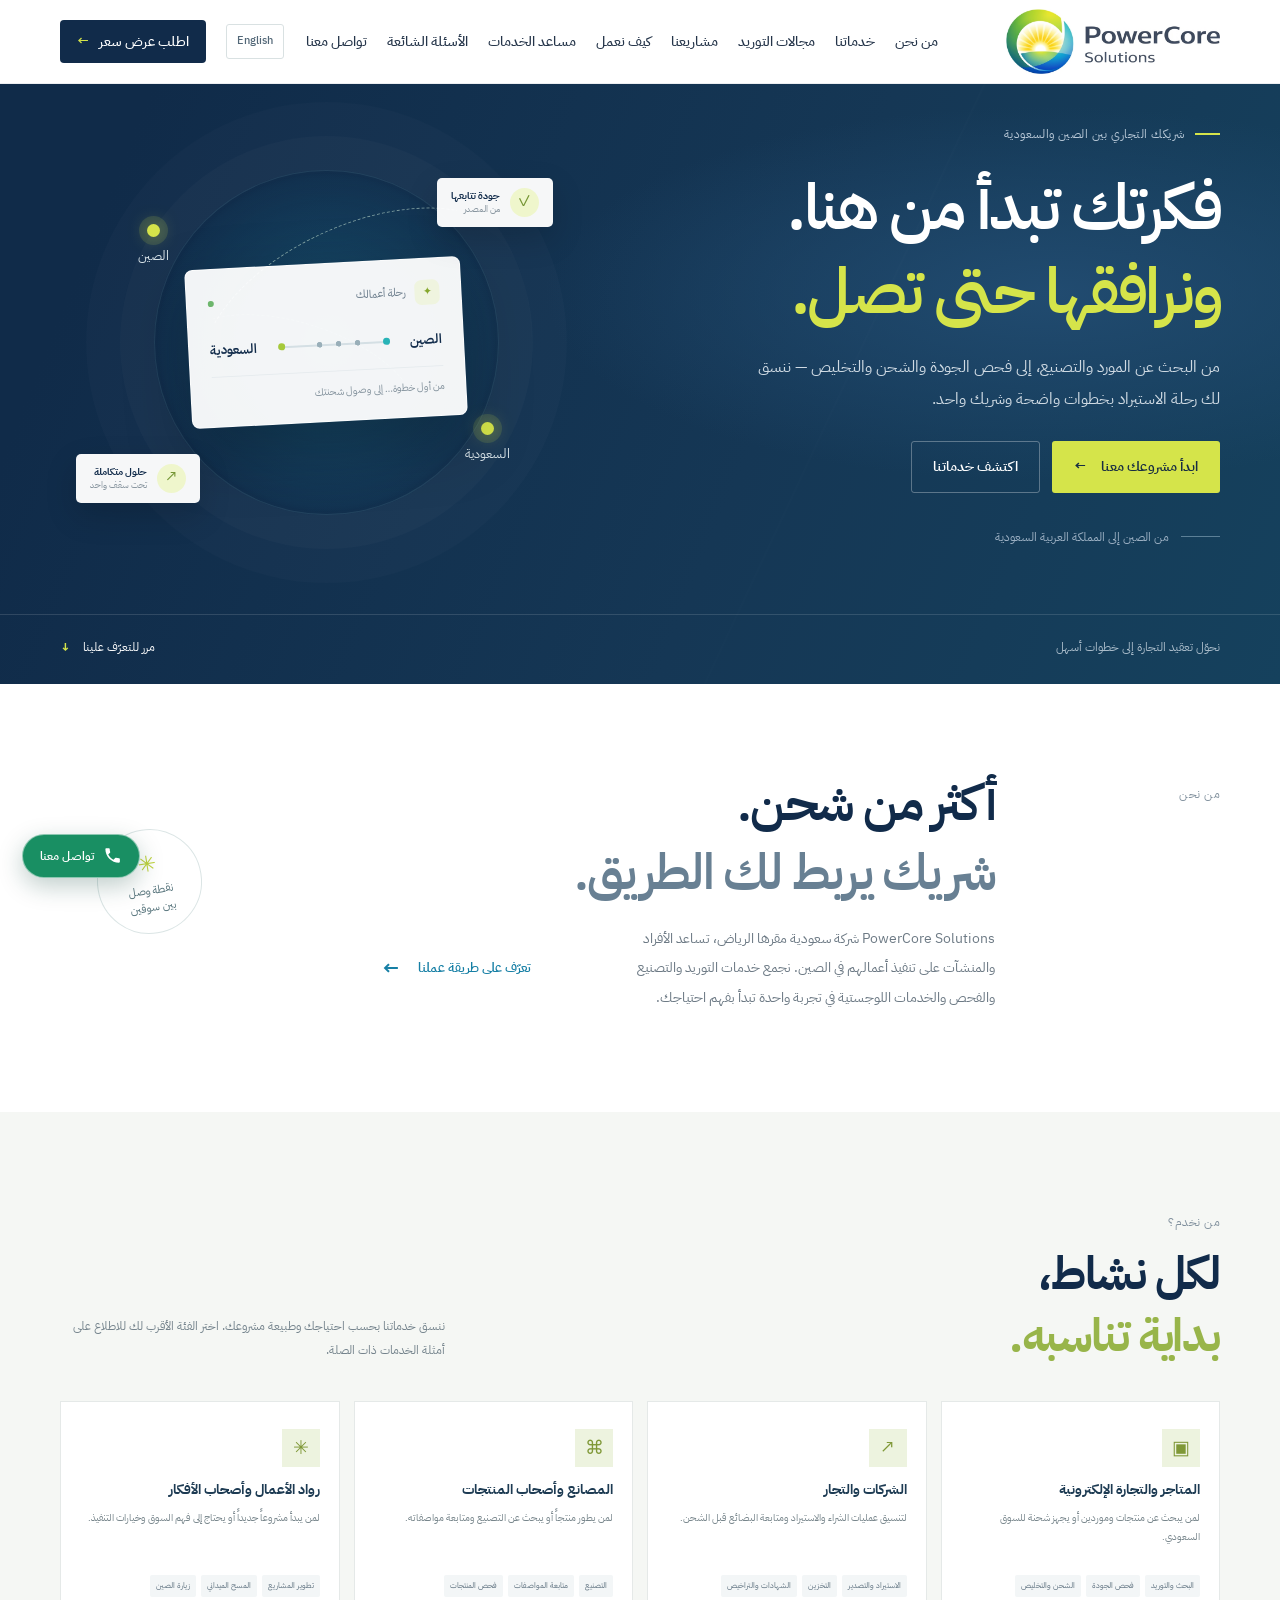
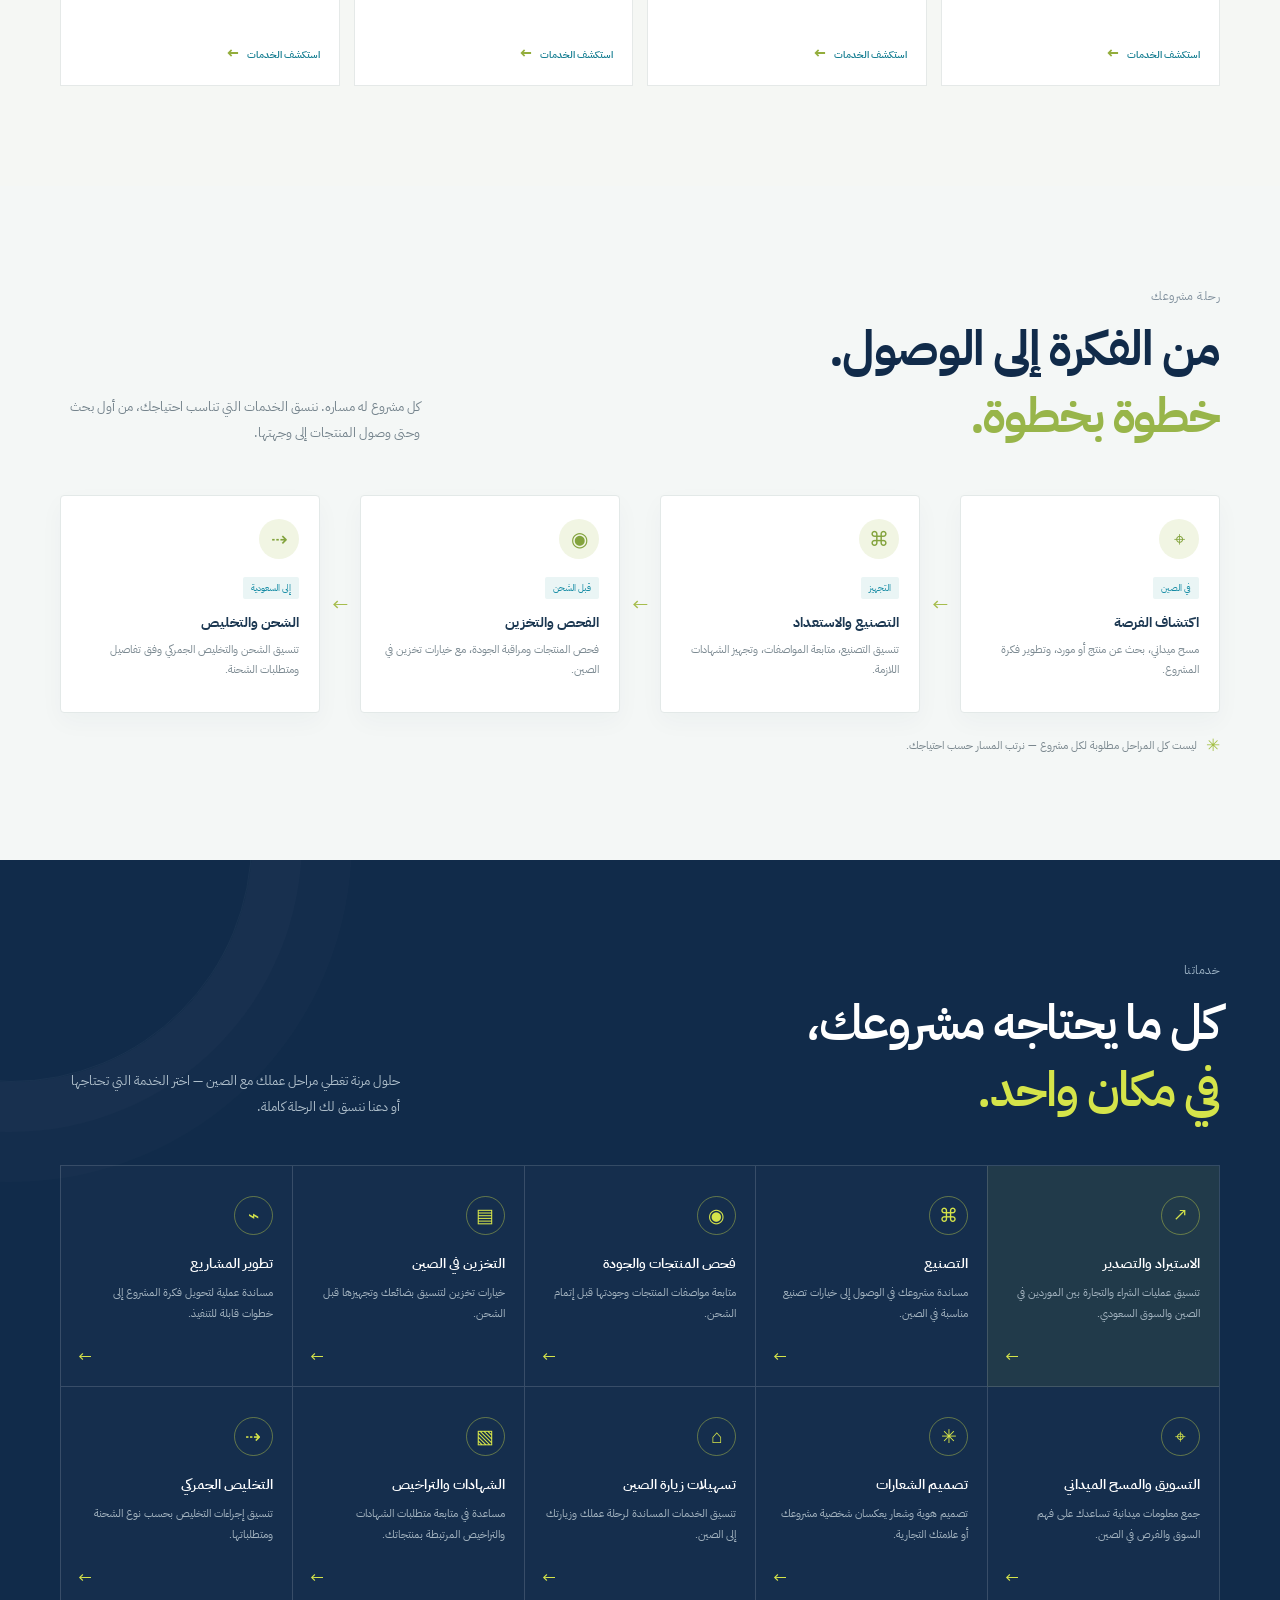
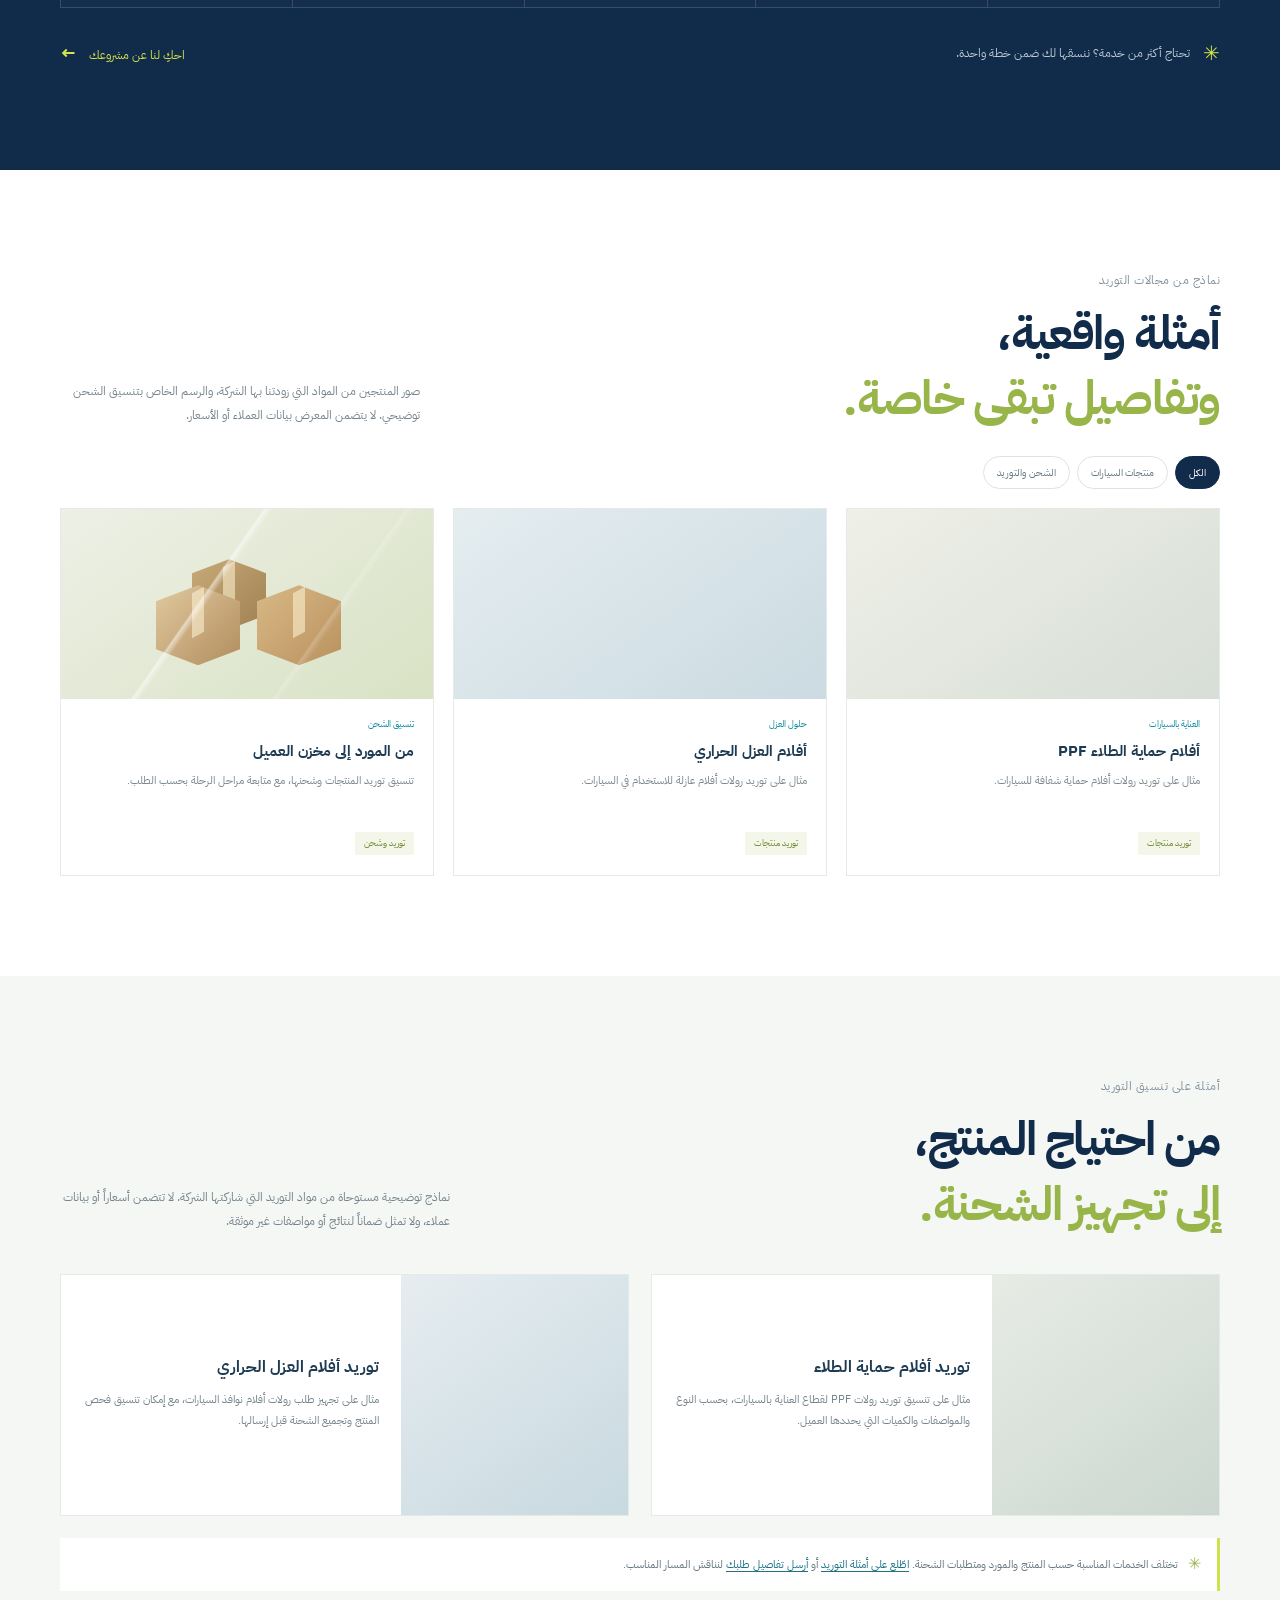
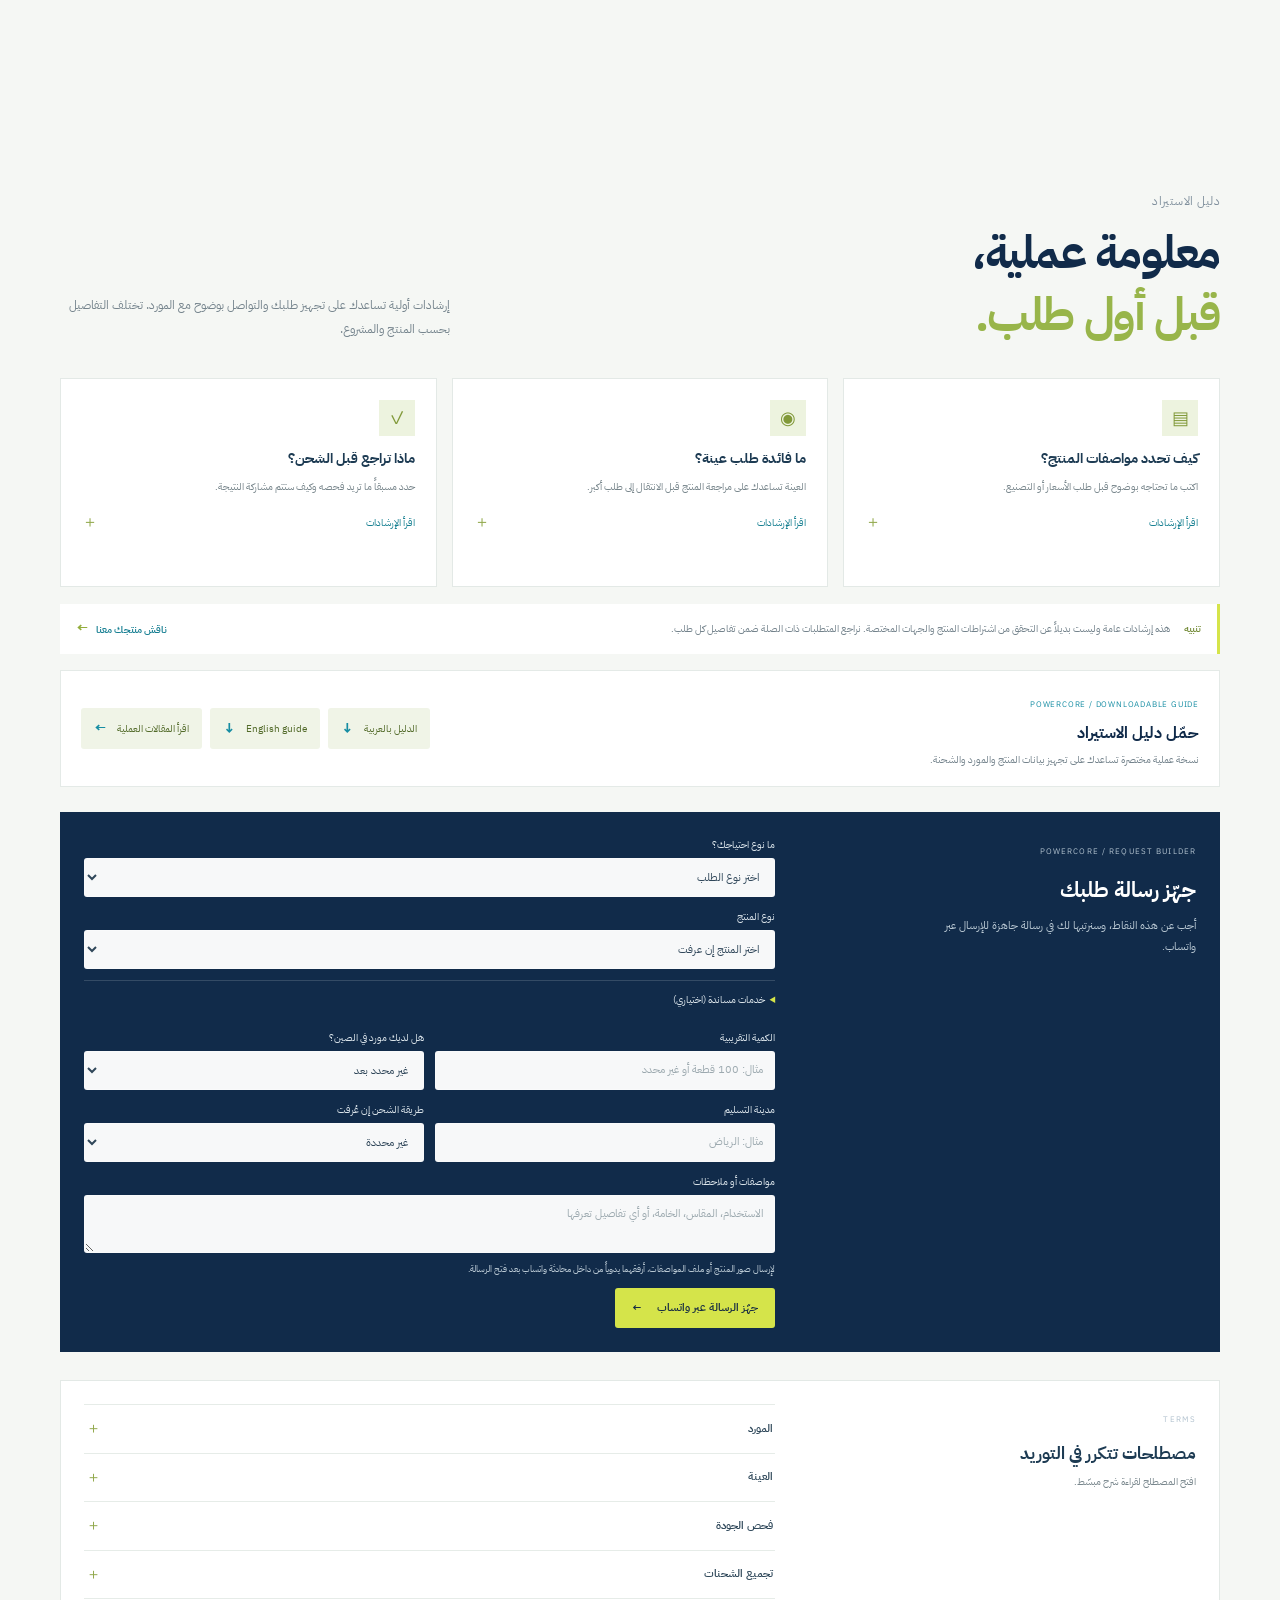
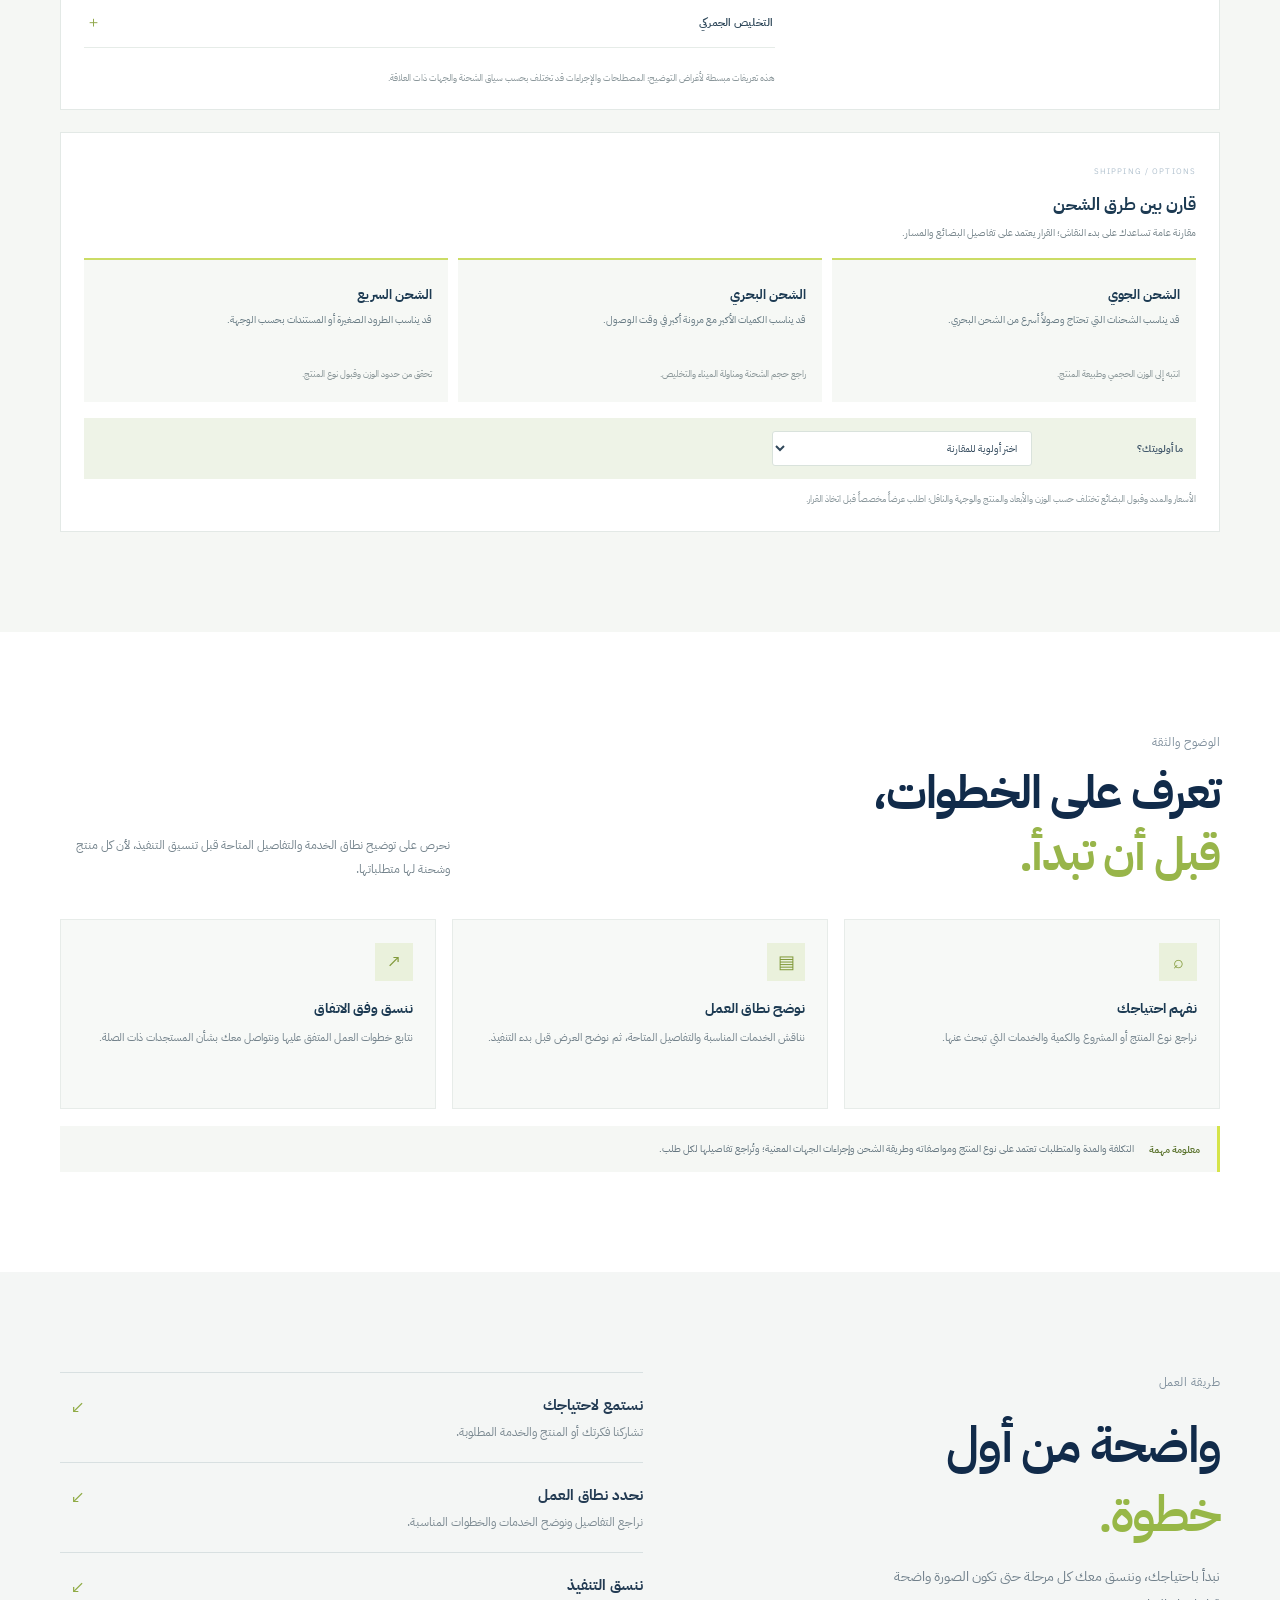
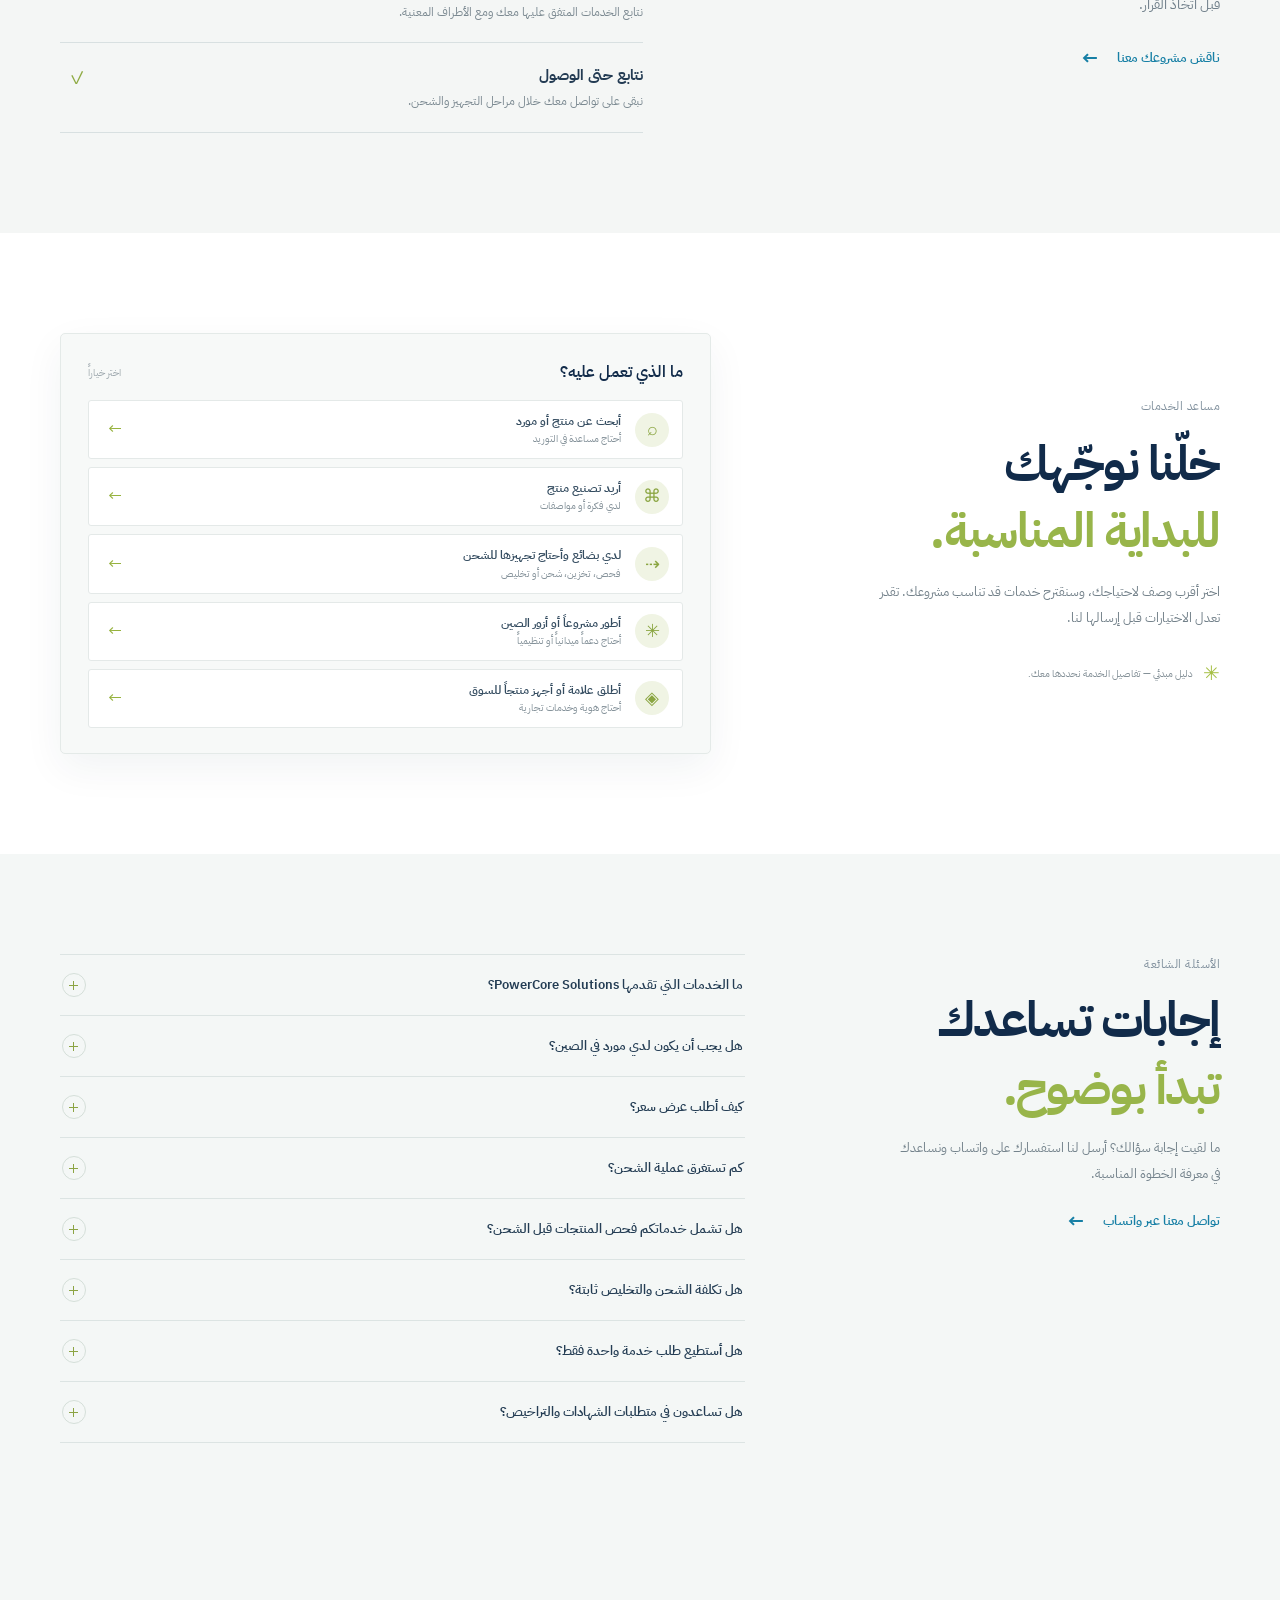
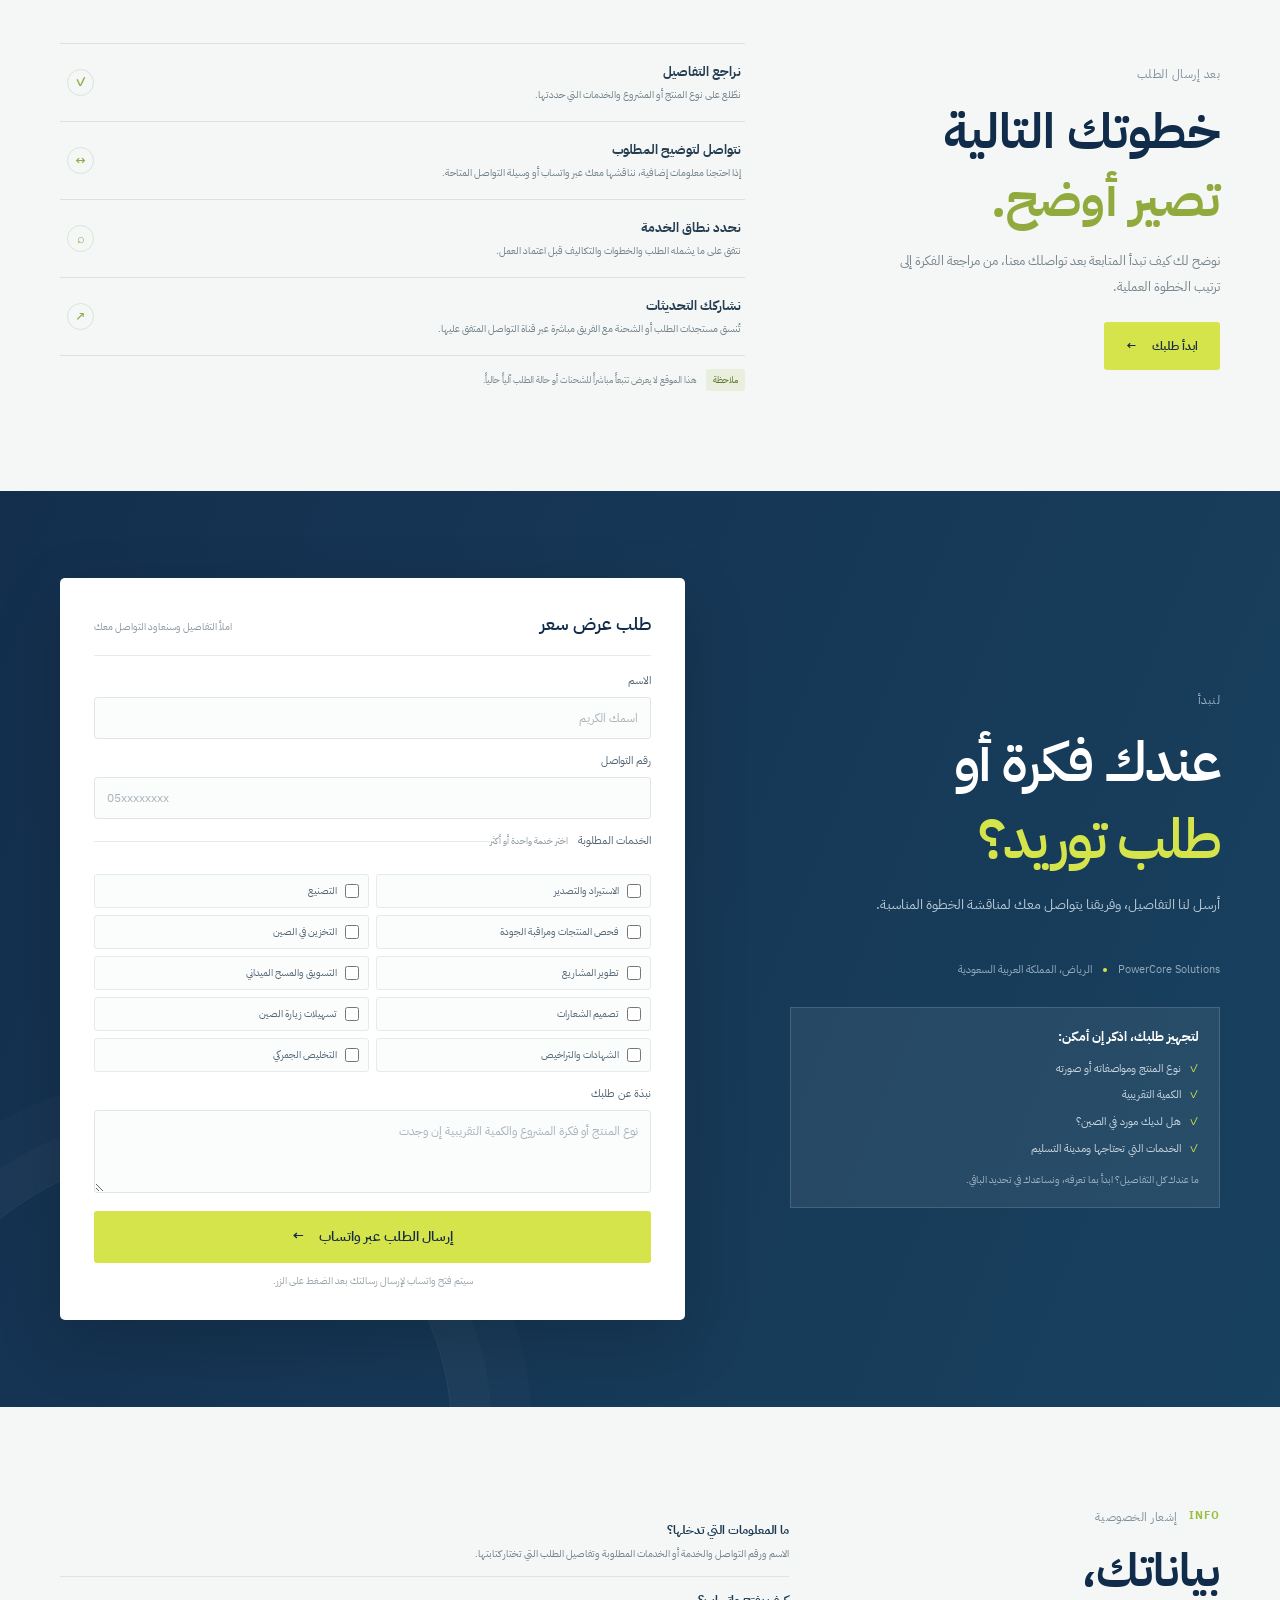
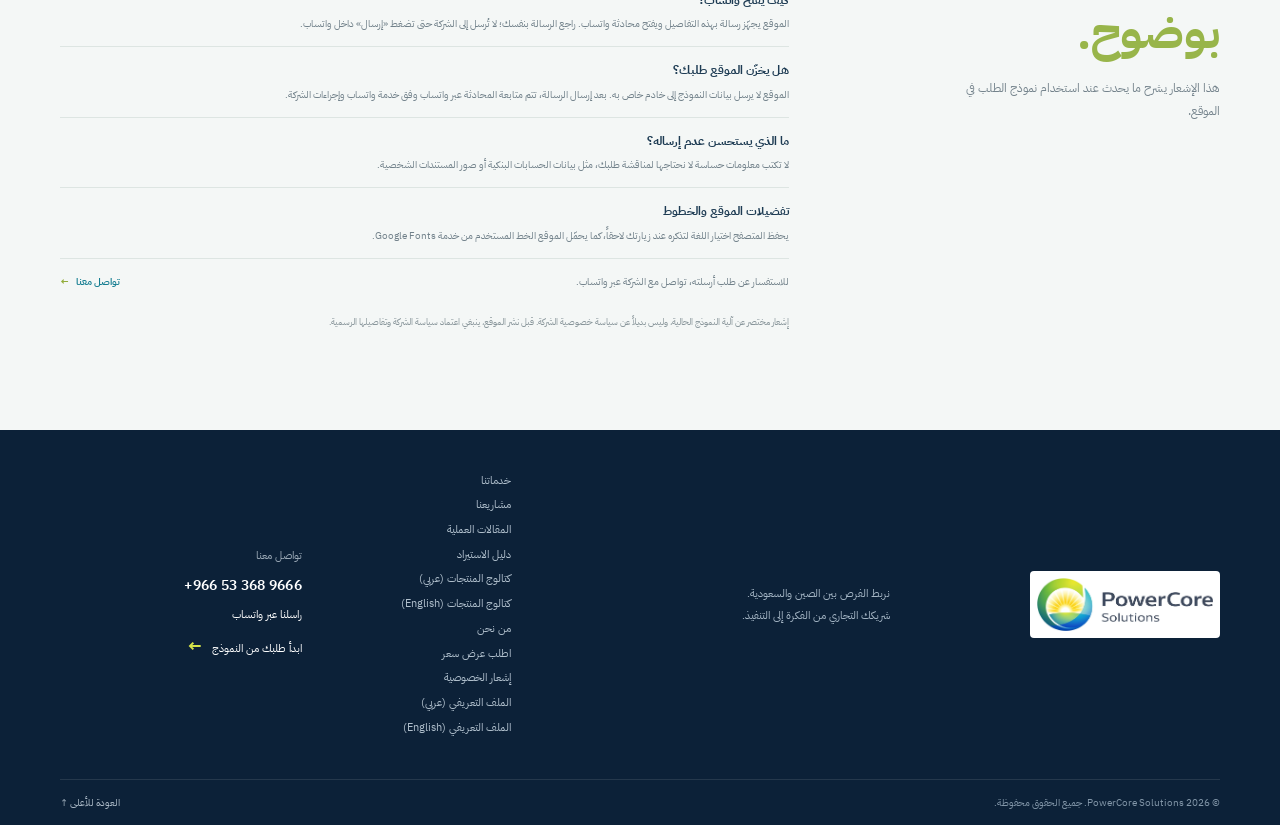
==== commit 8eafca24: "Remove decorative numbering across site" ====
--- a/index.html
+++ b/index.html
@@ -73,7 +73,6 @@
           </div>
           <div class="floating-badge badge-quality"><span class="badge-mark">✓</span><span><b>جودة تتابعها</b><small>من المصدر</small></span></div>
           <div class="floating-badge badge-service"><span class="badge-mark">↗</span><span><b>حلول متكاملة</b><small>تحت سقف واحد</small></span></div>
-          <div class="art-index">PC<span>—</span>01</div>
         </div>
       </div>
       <div class="hero-bottom"><div class="container hero-bottom-inner"><span>نحوّل تعقيد التجارة إلى خطوات أسهل</span><a href="#services">مرر للتعرّف علينا <b>↓</b></a></div></div>
@@ -81,7 +80,7 @@
 
     <section class="intro section-pad" id="about">
       <div class="container intro-grid">
-        <div class="section-kicker"><span>01</span> من نحن</div>
+        <div class="section-kicker">من نحن</div>
         <div class="intro-main">
           <h2>أكثر من شحن.<br><span>شريك يربط لك الطريق.</span></h2>
           <div class="intro-lower"><p>PowerCore Solutions شركة سعودية مقرها الرياض، تساعد الأفراد والمنشآت على تنفيذ أعمالهم في الصين. نجمع خدمات التوريد والتصنيع والفحص والخدمات اللوجستية في تجربة واحدة تبدأ بفهم احتياجك.</p><a class="text-link" href="#process">تعرّف على طريقة عملنا <span>←</span></a></div>
@@ -92,12 +91,12 @@
 
     <section class="audiences section-pad" id="audiences">
       <div class="container">
-        <div class="audiences-heading"><div><div class="section-kicker"><span>02</span> من نخدم؟</div><h2>لكل نشاط،<br><em>بداية تناسبه.</em></h2></div><p>ننسق خدماتنا بحسب احتياجك وطبيعة مشروعك. اختر الفئة الأقرب لك للاطلاع على أمثلة الخدمات ذات الصلة.</p></div>
+        <div class="audiences-heading"><div><div class="section-kicker">من نخدم؟</div><h2>لكل نشاط،<br><em>بداية تناسبه.</em></h2></div><p>ننسق خدماتنا بحسب احتياجك وطبيعة مشروعك. اختر الفئة الأقرب لك للاطلاع على أمثلة الخدمات ذات الصلة.</p></div>
         <div class="audience-grid">
-          <article class="audience-card"><span class="audience-no">01 / RETAIL</span><div class="audience-icon">▣</div><h3>المتاجر والتجارة الإلكترونية</h3><p>لمن يبحث عن منتجات وموردين أو يجهز شحنة للسوق السعودي.</p><div class="audience-tags"><span>البحث والتوريد</span><span>فحص الجودة</span><span>الشحن والتخليص</span></div><a href="services/import-export.html">استكشف الخدمات <b>←</b></a></article>
-          <article class="audience-card"><span class="audience-no">02 / BUSINESS</span><div class="audience-icon">↗</div><h3>الشركات والتجار</h3><p>لتنسيق عمليات الشراء والاستيراد ومتابعة البضائع قبل الشحن.</p><div class="audience-tags"><span>الاستيراد والتصدير</span><span>التخزين</span><span>الشهادات والتراخيص</span></div><a href="services/import-export.html">استكشف الخدمات <b>←</b></a></article>
-          <article class="audience-card"><span class="audience-no">03 / PRODUCTS</span><div class="audience-icon">⌘</div><h3>المصانع وأصحاب المنتجات</h3><p>لمن يطور منتجاً أو يبحث عن التصنيع ومتابعة مواصفاته.</p><div class="audience-tags"><span>التصنيع</span><span>متابعة المواصفات</span><span>فحص المنتجات</span></div><a href="services/manufacturing.html">استكشف الخدمات <b>←</b></a></article>
-          <article class="audience-card"><span class="audience-no">04 / STARTUPS</span><div class="audience-icon">✳</div><h3>رواد الأعمال وأصحاب الأفكار</h3><p>لمن يبدأ مشروعاً جديداً أو يحتاج إلى فهم السوق وخيارات التنفيذ.</p><div class="audience-tags"><span>تطوير المشاريع</span><span>المسح الميداني</span><span>زيارة الصين</span></div><a href="services/project-development.html">استكشف الخدمات <b>←</b></a></article>
+          <article class="audience-card"><div class="audience-icon">▣</div><h3>المتاجر والتجارة الإلكترونية</h3><p>لمن يبحث عن منتجات وموردين أو يجهز شحنة للسوق السعودي.</p><div class="audience-tags"><span>البحث والتوريد</span><span>فحص الجودة</span><span>الشحن والتخليص</span></div><a href="services/import-export.html">استكشف الخدمات <b>←</b></a></article>
+          <article class="audience-card"><div class="audience-icon">↗</div><h3>الشركات والتجار</h3><p>لتنسيق عمليات الشراء والاستيراد ومتابعة البضائع قبل الشحن.</p><div class="audience-tags"><span>الاستيراد والتصدير</span><span>التخزين</span><span>الشهادات والتراخيص</span></div><a href="services/import-export.html">استكشف الخدمات <b>←</b></a></article>
+          <article class="audience-card"><div class="audience-icon">⌘</div><h3>المصانع وأصحاب المنتجات</h3><p>لمن يطور منتجاً أو يبحث عن التصنيع ومتابعة مواصفاته.</p><div class="audience-tags"><span>التصنيع</span><span>متابعة المواصفات</span><span>فحص المنتجات</span></div><a href="services/manufacturing.html">استكشف الخدمات <b>←</b></a></article>
+          <article class="audience-card"><div class="audience-icon">✳</div><h3>رواد الأعمال وأصحاب الأفكار</h3><p>لمن يبدأ مشروعاً جديداً أو يحتاج إلى فهم السوق وخيارات التنفيذ.</p><div class="audience-tags"><span>تطوير المشاريع</span><span>المسح الميداني</span><span>زيارة الصين</span></div><a href="services/project-development.html">استكشف الخدمات <b>←</b></a></article>
         </div>
       </div>
     </section>
@@ -105,17 +104,17 @@
     <section class="journey section-pad" id="journey">
       <div class="container">
         <div class="journey-heading">
-          <div><div class="section-kicker"><span>03</span> رحلة مشروعك</div><h2>من الفكرة إلى الوصول.<br><em>خطوة بخطوة.</em></h2></div>
+          <div><div class="section-kicker">رحلة مشروعك</div><h2>من الفكرة إلى الوصول.<br><em>خطوة بخطوة.</em></h2></div>
           <p>كل مشروع له مساره. ننسق الخدمات التي تناسب احتياجك، من أول بحث وحتى وصول المنتجات إلى وجهتها.</p>
         </div>
         <div class="journey-track">
-          <article class="journey-step"><span class="journey-step-no">01</span><div class="journey-icon">⌖</div><span class="journey-tag">في الصين</span><h3>اكتشاف الفرصة</h3><p>مسح ميداني، بحث عن منتج أو مورد، وتطوير فكرة المشروع.</p></article>
+          <article class="journey-step"><div class="journey-icon">⌖</div><span class="journey-tag">في الصين</span><h3>اكتشاف الفرصة</h3><p>مسح ميداني، بحث عن منتج أو مورد، وتطوير فكرة المشروع.</p></article>
           <span class="journey-connector">←</span>
-          <article class="journey-step"><span class="journey-step-no">02</span><div class="journey-icon">⌘</div><span class="journey-tag">التجهيز</span><h3>التصنيع والاستعداد</h3><p>تنسيق التصنيع، متابعة المواصفات، وتجهيز الشهادات اللازمة.</p></article>
+          <article class="journey-step"><div class="journey-icon">⌘</div><span class="journey-tag">التجهيز</span><h3>التصنيع والاستعداد</h3><p>تنسيق التصنيع، متابعة المواصفات، وتجهيز الشهادات اللازمة.</p></article>
           <span class="journey-connector">←</span>
-          <article class="journey-step"><span class="journey-step-no">03</span><div class="journey-icon">◉</div><span class="journey-tag">قبل الشحن</span><h3>الفحص والتخزين</h3><p>فحص المنتجات ومراقبة الجودة، مع خيارات تخزين في الصين.</p></article>
+          <article class="journey-step"><div class="journey-icon">◉</div><span class="journey-tag">قبل الشحن</span><h3>الفحص والتخزين</h3><p>فحص المنتجات ومراقبة الجودة، مع خيارات تخزين في الصين.</p></article>
           <span class="journey-connector">←</span>
-          <article class="journey-step"><span class="journey-step-no">04</span><div class="journey-icon">⇢</div><span class="journey-tag">إلى السعودية</span><h3>الشحن والتخليص</h3><p>تنسيق الشحن والتخليص الجمركي وفق تفاصيل ومتطلبات الشحنة.</p></article>
+          <article class="journey-step"><div class="journey-icon">⇢</div><span class="journey-tag">إلى السعودية</span><h3>الشحن والتخليص</h3><p>تنسيق الشحن والتخليص الجمركي وفق تفاصيل ومتطلبات الشحنة.</p></article>
         </div>
         <div class="journey-note"><span>✳</span> ليست كل المراحل مطلوبة لكل مشروع — نرتب المسار حسب احتياجك.</div>
       </div>
@@ -124,20 +123,20 @@
     <section class="services section-pad" id="services">
       <div class="container">
         <div class="section-heading">
-          <div><div class="section-kicker light"><span>04</span> خدماتنا</div><h2>كل ما يحتاجه مشروعك،<br><em>في مكان واحد.</em></h2></div>
+          <div><div class="section-kicker light">خدماتنا</div><h2>كل ما يحتاجه مشروعك،<br><em>في مكان واحد.</em></h2></div>
           <p>حلول مرنة تغطي مراحل عملك مع الصين — اختر الخدمة التي تحتاجها أو دعنا ننسق لك الرحلة كاملة.</p>
         </div>
         <div class="service-grid">
-          <article class="service-card featured"><span class="service-number">01</span><div class="service-icon">↗</div><h3><a class="service-title-link" href="services/import-export.html">الاستيراد والتصدير</a></h3><p>تنسيق عمليات الشراء والتجارة بين الموردين في الصين والسوق السعودي.</p><a href="#quote" aria-label="اطلب الاستيراد والتصدير">←</a></article>
-          <article class="service-card"><span class="service-number">02</span><div class="service-icon">⌘</div><h3><a class="service-title-link" href="services/manufacturing.html">التصنيع</a></h3><p>مساندة مشروعك في الوصول إلى خيارات تصنيع مناسبة في الصين.</p><a href="#quote" aria-label="اطلب خدمة التصنيع">←</a></article>
-          <article class="service-card"><span class="service-number">03</span><div class="service-icon">◉</div><h3><a class="service-title-link" href="services/quality-inspection.html">فحص المنتجات والجودة</a></h3><p>متابعة مواصفات المنتجات وجودتها قبل إتمام الشحن.</p><a href="#quote" aria-label="اطلب فحص المنتجات">←</a></article>
-          <article class="service-card"><span class="service-number">04</span><div class="service-icon">▤</div><h3><a class="service-title-link" href="services/warehousing-china.html">التخزين في الصين</a></h3><p>خيارات تخزين لتنسيق بضائعك وتجهيزها قبل الشحن.</p><a href="#quote" aria-label="اطلب التخزين في الصين">←</a></article>
-          <article class="service-card"><span class="service-number">05</span><div class="service-icon">⌁</div><h3><a class="service-title-link" href="services/project-development.html">تطوير المشاريع</a></h3><p>مساندة عملية لتحويل فكرة المشروع إلى خطوات قابلة للتنفيذ.</p><a href="#quote" aria-label="اطلب تطوير المشاريع">←</a></article>
-          <article class="service-card"><span class="service-number">06</span><div class="service-icon">⌖</div><h3><a class="service-title-link" href="services/market-research.html">التسويق والمسح الميداني</a></h3><p>جمع معلومات ميدانية تساعدك على فهم السوق والفرص في الصين.</p><a href="#quote" aria-label="اطلب التسويق والمسح الميداني">←</a></article>
-          <article class="service-card"><span class="service-number">07</span><div class="service-icon">✳</div><h3><a class="service-title-link" href="services/logo-design.html">تصميم الشعارات</a></h3><p>تصميم هوية وشعار يعكسان شخصية مشروعك أو علامتك التجارية.</p><a href="#quote" aria-label="اطلب تصميم شعار">←</a></article>
-          <article class="service-card"><span class="service-number">08</span><div class="service-icon">⌂</div><h3><a class="service-title-link" href="services/china-visit.html">تسهيلات زيارة الصين</a></h3><p>تنسيق الخدمات المساندة لرحلة عملك وزيارتك إلى الصين.</p><a href="#quote" aria-label="اطلب تسهيلات زيارة الصين">←</a></article>
-          <article class="service-card"><span class="service-number">09</span><div class="service-icon">▧</div><h3><a class="service-title-link" href="services/certificates-licenses.html">الشهادات والتراخيص</a></h3><p>مساعدة في متابعة متطلبات الشهادات والتراخيص المرتبطة بمنتجاتك.</p><a href="#quote" aria-label="اطلب خدمة الشهادات والتراخيص">←</a></article>
-          <article class="service-card"><span class="service-number">10</span><div class="service-icon">⇢</div><h3><a class="service-title-link" href="services/customs-clearance.html">التخليص الجمركي</a></h3><p>تنسيق إجراءات التخليص بحسب نوع الشحنة ومتطلباتها.</p><a href="#quote" aria-label="اطلب خدمة التخليص الجمركي">←</a></article>
+          <article class="service-card featured"><div class="service-icon">↗</div><h3><a class="service-title-link" href="services/import-export.html">الاستيراد والتصدير</a></h3><p>تنسيق عمليات الشراء والتجارة بين الموردين في الصين والسوق السعودي.</p><a href="#quote" aria-label="اطلب الاستيراد والتصدير">←</a></article>
+          <article class="service-card"><div class="service-icon">⌘</div><h3><a class="service-title-link" href="services/manufacturing.html">التصنيع</a></h3><p>مساندة مشروعك في الوصول إلى خيارات تصنيع مناسبة في الصين.</p><a href="#quote" aria-label="اطلب خدمة التصنيع">←</a></article>
+          <article class="service-card"><div class="service-icon">◉</div><h3><a class="service-title-link" href="services/quality-inspection.html">فحص المنتجات والجودة</a></h3><p>متابعة مواصفات المنتجات وجودتها قبل إتمام الشحن.</p><a href="#quote" aria-label="اطلب فحص المنتجات">←</a></article>
+          <article class="service-card"><div class="service-icon">▤</div><h3><a class="service-title-link" href="services/warehousing-china.html">التخزين في الصين</a></h3><p>خيارات تخزين لتنسيق بضائعك وتجهيزها قبل الشحن.</p><a href="#quote" aria-label="اطلب التخزين في الصين">←</a></article>
+          <article class="service-card"><div class="service-icon">⌁</div><h3><a class="service-title-link" href="services/project-development.html">تطوير المشاريع</a></h3><p>مساندة عملية لتحويل فكرة المشروع إلى خطوات قابلة للتنفيذ.</p><a href="#quote" aria-label="اطلب تطوير المشاريع">←</a></article>
+          <article class="service-card"><div class="service-icon">⌖</div><h3><a class="service-title-link" href="services/market-research.html">التسويق والمسح الميداني</a></h3><p>جمع معلومات ميدانية تساعدك على فهم السوق والفرص في الصين.</p><a href="#quote" aria-label="اطلب التسويق والمسح الميداني">←</a></article>
+          <article class="service-card"><div class="service-icon">✳</div><h3><a class="service-title-link" href="services/logo-design.html">تصميم الشعارات</a></h3><p>تصميم هوية وشعار يعكسان شخصية مشروعك أو علامتك التجارية.</p><a href="#quote" aria-label="اطلب تصميم شعار">←</a></article>
+          <article class="service-card"><div class="service-icon">⌂</div><h3><a class="service-title-link" href="services/china-visit.html">تسهيلات زيارة الصين</a></h3><p>تنسيق الخدمات المساندة لرحلة عملك وزيارتك إلى الصين.</p><a href="#quote" aria-label="اطلب تسهيلات زيارة الصين">←</a></article>
+          <article class="service-card"><div class="service-icon">▧</div><h3><a class="service-title-link" href="services/certificates-licenses.html">الشهادات والتراخيص</a></h3><p>مساعدة في متابعة متطلبات الشهادات والتراخيص المرتبطة بمنتجاتك.</p><a href="#quote" aria-label="اطلب خدمة الشهادات والتراخيص">←</a></article>
+          <article class="service-card"><div class="service-icon">⇢</div><h3><a class="service-title-link" href="services/customs-clearance.html">التخليص الجمركي</a></h3><p>تنسيق إجراءات التخليص بحسب نوع الشحنة ومتطلباتها.</p><a href="#quote" aria-label="اطلب خدمة التخليص الجمركي">←</a></article>
         </div>
         <div class="services-foot"><span class="foot-star">✳</span><span>تحتاج أكثر من خدمة؟ ننسقها لك ضمن خطة واحدة.</span><a href="#quote">احكِ لنا عن مشروعك <b>←</b></a></div>
       </div>
@@ -146,21 +145,21 @@
     <section class="showcase section-pad" id="showcase">
       <div class="container">
         <div class="showcase-heading">
-          <div><div class="section-kicker"><span>05</span> نماذج من مجالات التوريد</div><h2>أمثلة واقعية،<br><em>وتفاصيل تبقى خاصة.</em></h2></div>
+          <div><div class="section-kicker">نماذج من مجالات التوريد</div><h2>أمثلة واقعية،<br><em>وتفاصيل تبقى خاصة.</em></h2></div>
           <p>صور المنتجين من المواد التي زودتنا بها الشركة، والرسم الخاص بتنسيق الشحن توضيحي. لا يتضمن المعرض بيانات العملاء أو الأسعار.</p>
         </div>
         <div class="showcase-filters" role="group" aria-label="تصفية أمثلة التوريد"><button type="button" class="showcase-filter active" data-filter="all" aria-pressed="true" data-ar="الكل" data-en="All">الكل</button><button type="button" class="showcase-filter" data-filter="auto" aria-pressed="false" data-ar="منتجات السيارات" data-en="Automotive products">منتجات السيارات</button><button type="button" class="showcase-filter" data-filter="shipping" aria-pressed="false" data-ar="الشحن والتوريد" data-en="Shipping and sourcing">الشحن والتوريد</button></div>
         <div class="showcase-grid">
           <article class="showcase-card" data-category="auto">
-            <div class="showcase-art art-ppf"><span class="art-label">AUTO CARE / 01</span></div>
+            <div class="showcase-art art-ppf"></div>
             <div class="showcase-copy"><div class="showcase-category">العناية بالسيارات</div><h3>أفلام حماية الطلاء PPF</h3><p>مثال على توريد رولات أفلام حماية شفافة للسيارات.</p><span class="showcase-tag">توريد منتجات</span></div>
           </article>
           <article class="showcase-card" data-category="auto">
-            <div class="showcase-art art-thermal"><span class="art-label">AUTO CARE / 02</span></div>
+            <div class="showcase-art art-thermal"></div>
             <div class="showcase-copy"><div class="showcase-category">حلول العزل</div><h3>أفلام العزل الحراري</h3><p>مثال على توريد رولات أفلام عازلة للاستخدام في السيارات.</p><span class="showcase-tag">توريد منتجات</span></div>
           </article>
           <article class="showcase-card" data-category="shipping">
-            <div class="showcase-art art-logistics" aria-hidden="true"><span class="art-label">SUPPLY / CONCEPT</span><div class="box box-back"></div><div class="box box-left"></div><div class="box box-front"></div><div class="art-sheen"></div></div>
+            <div class="showcase-art art-logistics" aria-hidden="true"><div class="box box-back"></div><div class="box box-left"></div><div class="box box-front"></div><div class="art-sheen"></div></div>
             <div class="showcase-copy"><div class="showcase-category">تنسيق الشحن</div><h3>من المورد إلى مخزن العميل</h3><p>تنسيق توريد المنتجات وشحنها، مع متابعة مراحل الرحلة بحسب الطلب.</p><span class="showcase-tag">توريد وشحن</span></div>
           </article>
         </div>
@@ -170,7 +169,7 @@
     <section class="case-studies section-pad" id="case-studies">
       <div class="container">
         <div class="case-heading">
-          <div><div class="section-kicker"><span>06</span> أمثلة على تنسيق التوريد</div><h2>من احتياج المنتج،<br><em>إلى تجهيز الشحنة.</em></h2></div>
+          <div><div class="section-kicker">أمثلة على تنسيق التوريد</div><h2>من احتياج المنتج،<br><em>إلى تجهيز الشحنة.</em></h2></div>
           <p>نماذج توضيحية مستوحاة من مواد التوريد التي شاركتها الشركة. لا تتضمن أسعاراً أو بيانات عملاء، ولا تمثل ضماناً لنتائج أو مواصفات غير موثقة.</p>
         </div>
         <div class="case-grid">
@@ -189,11 +188,11 @@
 
     <section class="knowledge section-pad" id="knowledge">
       <div class="container">
-        <div class="knowledge-heading"><div><div class="section-kicker"><span>07</span> دليل الاستيراد</div><h2>معلومة عملية،<br><em>قبل أول طلب.</em></h2></div><p>إرشادات أولية تساعدك على تجهيز طلبك والتواصل بوضوح مع المورد. تختلف التفاصيل بحسب المنتج والمشروع.</p></div>
+        <div class="knowledge-heading"><div><div class="section-kicker">دليل الاستيراد</div><h2>معلومة عملية،<br><em>قبل أول طلب.</em></h2></div><p>إرشادات أولية تساعدك على تجهيز طلبك والتواصل بوضوح مع المورد. تختلف التفاصيل بحسب المنتج والمشروع.</p></div>
         <div class="knowledge-grid">
-          <details class="knowledge-card"><summary><span class="knowledge-no">GUIDE / 01</span><span class="knowledge-icon">▤</span><h3>كيف تحدد مواصفات المنتج؟</h3><p>اكتب ما تحتاجه بوضوح قبل طلب الأسعار أو التصنيع.</p><span class="knowledge-more">اقرأ الإرشادات <b>＋</b></span></summary><div class="knowledge-content"><ul><li>حدد الاستخدام والخامة والأبعاد أو المقاس.</li><li>أرفق صوراً أو رسماً، وميّز بين المطلوب والاختياري.</li><li>وضح نوع التغليف والكمية التقريبية إن أمكن.</li></ul></div></details>
-          <details class="knowledge-card"><summary><span class="knowledge-no">GUIDE / 02</span><span class="knowledge-icon">◉</span><h3>ما فائدة طلب عينة؟</h3><p>العينة تساعدك على مراجعة المنتج قبل الانتقال إلى طلب أكبر.</p><span class="knowledge-more">اقرأ الإرشادات <b>＋</b></span></summary><div class="knowledge-content"><ul><li>قارن العينة بالمواصفات التي أرسلتها للمورد.</li><li>دوّن ملاحظاتك واطلب التعديلات بوضوح.</li><li>اتفق مع المورد على اعتماد العينة قبل الإنتاج، إذا كان ذلك مناسباً.</li></ul></div></details>
-          <details class="knowledge-card"><summary><span class="knowledge-no">GUIDE / 03</span><span class="knowledge-icon">✓</span><h3>ماذا تراجع قبل الشحن؟</h3><p>حدد مسبقاً ما تريد فحصه وكيف ستتم مشاركة النتيجة.</p><span class="knowledge-more">اقرأ الإرشادات <b>＋</b></span></summary><div class="knowledge-content"><ul><li>حدد الكمية والموديل والمواصفات التي ينبغي مطابقتها.</li><li>ناقش صور الفحص أو تقريره ونطاقه قبل ترتيب الخدمة.</li><li>راجع التعبئة والعلامات الخارجية قبل اعتماد تجهيز الشحنة.</li></ul></div></details>
+          <details class="knowledge-card"><summary><span class="knowledge-icon">▤</span><h3>كيف تحدد مواصفات المنتج؟</h3><p>اكتب ما تحتاجه بوضوح قبل طلب الأسعار أو التصنيع.</p><span class="knowledge-more">اقرأ الإرشادات <b>＋</b></span></summary><div class="knowledge-content"><ul><li>حدد الاستخدام والخامة والأبعاد أو المقاس.</li><li>أرفق صوراً أو رسماً، وميّز بين المطلوب والاختياري.</li><li>وضح نوع التغليف والكمية التقريبية إن أمكن.</li></ul></div></details>
+          <details class="knowledge-card"><summary><span class="knowledge-icon">◉</span><h3>ما فائدة طلب عينة؟</h3><p>العينة تساعدك على مراجعة المنتج قبل الانتقال إلى طلب أكبر.</p><span class="knowledge-more">اقرأ الإرشادات <b>＋</b></span></summary><div class="knowledge-content"><ul><li>قارن العينة بالمواصفات التي أرسلتها للمورد.</li><li>دوّن ملاحظاتك واطلب التعديلات بوضوح.</li><li>اتفق مع المورد على اعتماد العينة قبل الإنتاج، إذا كان ذلك مناسباً.</li></ul></div></details>
+          <details class="knowledge-card"><summary><span class="knowledge-icon">✓</span><h3>ماذا تراجع قبل الشحن؟</h3><p>حدد مسبقاً ما تريد فحصه وكيف ستتم مشاركة النتيجة.</p><span class="knowledge-more">اقرأ الإرشادات <b>＋</b></span></summary><div class="knowledge-content"><ul><li>حدد الكمية والموديل والمواصفات التي ينبغي مطابقتها.</li><li>ناقش صور الفحص أو تقريره ونطاقه قبل ترتيب الخدمة.</li><li>راجع التعبئة والعلامات الخارجية قبل اعتماد تجهيز الشحنة.</li></ul></div></details>
         </div>
         <div class="knowledge-note"><span>تنبيه</span><p>هذه إرشادات عامة وليست بديلاً عن التحقق من اشتراطات المنتج والجهات المختصة. نراجع المتطلبات ذات الصلة ضمن تفاصيل كل طلب.</p><a href="#quote">ناقش منتجك معنا <b>←</b></a></div>
         <div class="knowledge-downloads"><div><span>POWERCORE / DOWNLOADABLE GUIDE</span><h3>حمّل دليل الاستيراد</h3><p>نسخة عملية مختصرة تساعدك على تجهيز بيانات المنتج والمورد والشحنة.</p></div><div class="knowledge-download-actions"><a href="output/pdf/powercore-import-guide.pdf" download>الدليل بالعربية <b>↓</b></a><a href="output/pdf/powercore-import-guide-en.pdf" download>English guide <b>↓</b></a><a href="insights.html">اقرأ المقالات العملية <b>←</b></a></div></div>
@@ -211,7 +210,7 @@
           </form>
         </div>
         <div class="glossary">
-          <div class="glossary-heading"><span class="builder-kicker">TERMS / 01</span><h3>مصطلحات تتكرر في التوريد</h3><p>افتح المصطلح لقراءة شرح مبسّط.</p></div>
+          <div class="glossary-heading"><span class="builder-kicker">TERMS</span><h3>مصطلحات تتكرر في التوريد</h3><p>افتح المصطلح لقراءة شرح مبسّط.</p></div>
           <div class="glossary-list">
             <details><summary>المورد <b>＋</b></summary><p>الجهة التي تبيع المنتج أو تصنّعه. قد يكون مصنعاً أو شركة تجارة، ويُتحقق من ملاءمته حسب الطلب.</p></details>
             <details><summary>العينة <b>＋</b></summary><p>كمية أو قطعة تُراجع قبل طلب كمية أكبر، لمقارنة المنتج بالمواصفات المتفق عليها.</p></details>
@@ -224,9 +223,9 @@
         <div class="shipping-compare">
           <div class="shipping-heading"><span class="builder-kicker">SHIPPING / OPTIONS</span><h3>قارن بين طرق الشحن</h3><p>مقارنة عامة تساعدك على بدء النقاش؛ القرار يعتمد على تفاصيل البضائع والمسار.</p></div>
           <div class="shipping-options">
-            <article><span>01</span><h4>الشحن الجوي</h4><p>قد يناسب الشحنات التي تحتاج وصولاً أسرع من الشحن البحري.</p><small>انتبه إلى الوزن الحجمي وطبيعة المنتج.</small></article>
-            <article><span>02</span><h4>الشحن البحري</h4><p>قد يناسب الكميات الأكبر مع مرونة أكبر في وقت الوصول.</p><small>راجع حجم الشحنة ومناولة الميناء والتخليص.</small></article>
-            <article><span>03</span><h4>الشحن السريع</h4><p>قد يناسب الطرود الصغيرة أو المستندات بحسب الوجهة.</p><small>تحقق من حدود الوزن وقبول نوع المنتج.</small></article>
+            <article><h4>الشحن الجوي</h4><p>قد يناسب الشحنات التي تحتاج وصولاً أسرع من الشحن البحري.</p><small>انتبه إلى الوزن الحجمي وطبيعة المنتج.</small></article>
+            <article><h4>الشحن البحري</h4><p>قد يناسب الكميات الأكبر مع مرونة أكبر في وقت الوصول.</p><small>راجع حجم الشحنة ومناولة الميناء والتخليص.</small></article>
+            <article><h4>الشحن السريع</h4><p>قد يناسب الطرود الصغيرة أو المستندات بحسب الوجهة.</p><small>تحقق من حدود الوزن وقبول نوع المنتج.</small></article>
           </div>
           <div class="shipping-picker"><label for="shipping-priority">ما أولويتك؟</label><select id="shipping-priority"><option value="" selected>اختر أولوية للمقارنة</option><option value="speed">السرعة</option><option value="volume">كمية أو حجم أكبر</option><option value="parcel">طرد صغير أو مستندات</option></select><p id="shipping-advice" aria-live="polite" hidden></p></div>
           <p class="shipping-disclaimer">الأسعار والمدد وقبول البضائع تختلف حسب الوزن والأبعاد والمنتج والوجهة والناقل؛ اطلب عرضاً مخصصاً قبل اتخاذ القرار.</p>
@@ -236,11 +235,11 @@
 
     <section class="trust section-pad" id="trust">
       <div class="container">
-        <div class="trust-heading"><div><div class="section-kicker"><span>08</span> الوضوح والثقة</div><h2>تعرف على الخطوات،<br><em>قبل أن تبدأ.</em></h2></div><p>نحرص على توضيح نطاق الخدمة والتفاصيل المتاحة قبل تنسيق التنفيذ، لأن كل منتج وشحنة لها متطلباتها.</p></div>
+        <div class="trust-heading"><div><div class="section-kicker">الوضوح والثقة</div><h2>تعرف على الخطوات،<br><em>قبل أن تبدأ.</em></h2></div><p>نحرص على توضيح نطاق الخدمة والتفاصيل المتاحة قبل تنسيق التنفيذ، لأن كل منتج وشحنة لها متطلباتها.</p></div>
         <div class="trust-grid">
-          <article class="trust-card"><span class="trust-no">01</span><div class="trust-icon">⌕</div><h3>نفهم احتياجك</h3><p>نراجع نوع المنتج أو المشروع والكمية والخدمات التي تبحث عنها.</p></article>
-          <article class="trust-card"><span class="trust-no">02</span><div class="trust-icon">▤</div><h3>نوضح نطاق العمل</h3><p>نناقش الخدمات المناسبة والتفاصيل المتاحة، ثم نوضح العرض قبل بدء التنفيذ.</p></article>
-          <article class="trust-card"><span class="trust-no">03</span><div class="trust-icon">↗</div><h3>ننسق وفق الاتفاق</h3><p>نتابع خطوات العمل المتفق عليها ونتواصل معك بشأن المستجدات ذات الصلة.</p></article>
+          <article class="trust-card"><div class="trust-icon">⌕</div><h3>نفهم احتياجك</h3><p>نراجع نوع المنتج أو المشروع والكمية والخدمات التي تبحث عنها.</p></article>
+          <article class="trust-card"><div class="trust-icon">▤</div><h3>نوضح نطاق العمل</h3><p>نناقش الخدمات المناسبة والتفاصيل المتاحة، ثم نوضح العرض قبل بدء التنفيذ.</p></article>
+          <article class="trust-card"><div class="trust-icon">↗</div><h3>ننسق وفق الاتفاق</h3><p>نتابع خطوات العمل المتفق عليها ونتواصل معك بشأن المستجدات ذات الصلة.</p></article>
         </div>
         <div class="trust-note"><span>معلومة مهمة</span><p>التكلفة والمدة والمتطلبات تعتمد على نوع المنتج ومواصفاته وطريقة الشحن وإجراءات الجهات المعنية؛ وتُراجع تفاصيلها لكل طلب.</p></div>
       </div>
@@ -248,19 +247,19 @@
 
     <section class="process section-pad" id="process">
       <div class="container process-grid">
-        <div class="process-copy"><div class="section-kicker"><span>09</span> طريقة العمل</div><h2>واضحة من أول<br><em>خطوة.</em></h2><p>نبدأ باحتياجك، وننسق معك كل مرحلة حتى تكون الصورة واضحة قبل اتخاذ القرار.</p><a class="text-link" href="#quote">ناقش مشروعك معنا <span>←</span></a></div>
+        <div class="process-copy"><div class="section-kicker">طريقة العمل</div><h2>واضحة من أول<br><em>خطوة.</em></h2><p>نبدأ باحتياجك، وننسق معك كل مرحلة حتى تكون الصورة واضحة قبل اتخاذ القرار.</p><a class="text-link" href="#quote">ناقش مشروعك معنا <span>←</span></a></div>
         <div class="steps">
-          <article class="step"><span class="step-no">01</span><div><h3>نستمع لاحتياجك</h3><p>تشاركنا فكرتك أو المنتج والخدمة المطلوبة.</p></div><span class="step-arrow">↙</span></article>
-          <article class="step"><span class="step-no">02</span><div><h3>نحدد نطاق العمل</h3><p>نراجع التفاصيل ونوضح الخدمات والخطوات المناسبة.</p></div><span class="step-arrow">↙</span></article>
-          <article class="step"><span class="step-no">03</span><div><h3>ننسق التنفيذ</h3><p>نتابع الخدمات المتفق عليها معك ومع الأطراف المعنية.</p></div><span class="step-arrow">↙</span></article>
-          <article class="step"><span class="step-no">04</span><div><h3>نتابع حتى الوصول</h3><p>نبقى على تواصل معك خلال مراحل التجهيز والشحن.</p></div><span class="step-arrow">✓</span></article>
+          <article class="step"><div><h3>نستمع لاحتياجك</h3><p>تشاركنا فكرتك أو المنتج والخدمة المطلوبة.</p></div><span class="step-arrow">↙</span></article>
+          <article class="step"><div><h3>نحدد نطاق العمل</h3><p>نراجع التفاصيل ونوضح الخدمات والخطوات المناسبة.</p></div><span class="step-arrow">↙</span></article>
+          <article class="step"><div><h3>ننسق التنفيذ</h3><p>نتابع الخدمات المتفق عليها معك ومع الأطراف المعنية.</p></div><span class="step-arrow">↙</span></article>
+          <article class="step"><div><h3>نتابع حتى الوصول</h3><p>نبقى على تواصل معك خلال مراحل التجهيز والشحن.</p></div><span class="step-arrow">✓</span></article>
         </div>
       </div>
     </section>
 
     <section class="assistant-section section-pad" id="assistant">
         <div class="container assistant-grid">
-        <div class="assistant-intro"><div class="section-kicker"><span>10</span> مساعد الخدمات</div><h2>خلّنا نوجّهك<br><em>للبداية المناسبة.</em></h2><p>اختر أقرب وصف لاحتياجك، وسنقترح خدمات قد تناسب مشروعك. تقدر تعدل الاختيارات قبل إرسالها لنا.</p><div class="assistant-aside"><span class="assistant-spark">✳</span><span>دليل مبدئي — تفاصيل الخدمة نحددها معك.</span></div></div>
+        <div class="assistant-intro"><div class="section-kicker">مساعد الخدمات</div><h2>خلّنا نوجّهك<br><em>للبداية المناسبة.</em></h2><p>اختر أقرب وصف لاحتياجك، وسنقترح خدمات قد تناسب مشروعك. تقدر تعدل الاختيارات قبل إرسالها لنا.</p><div class="assistant-aside"><span class="assistant-spark">✳</span><span>دليل مبدئي — تفاصيل الخدمة نحددها معك.</span></div></div>
         <div class="assistant-card">
           <div class="assistant-card-top"><span>ما الذي تعمل عليه؟</span><span class="assistant-count">اختر خياراً</span></div>
           <div class="goal-options" role="group" aria-label="اختر احتياجك">
@@ -286,7 +285,7 @@
 
     <section class="faq-section section-pad" id="faq">
       <div class="container faq-grid">
-        <div class="faq-intro"><div class="section-kicker"><span>11</span> الأسئلة الشائعة</div><h2>إجابات تساعدك<br><em>تبدأ بوضوح.</em></h2><p>ما لقيت إجابة سؤالك؟ أرسل لنا استفسارك على واتساب ونساعدك في معرفة الخطوة المناسبة.</p><a class="text-link" href="https://wa.me/966533689666" target="_blank" rel="noopener noreferrer">تواصل معنا عبر واتساب <span>←</span></a></div>
+        <div class="faq-intro"><div class="section-kicker">الأسئلة الشائعة</div><h2>إجابات تساعدك<br><em>تبدأ بوضوح.</em></h2><p>ما لقيت إجابة سؤالك؟ أرسل لنا استفسارك على واتساب ونساعدك في معرفة الخطوة المناسبة.</p><a class="text-link" href="https://wa.me/966533689666" target="_blank" rel="noopener noreferrer">تواصل معنا عبر واتساب <span>←</span></a></div>
         <div class="faq-list">
           <details class="faq-item"><summary><span>ما الخدمات التي تقدمها PowerCore Solutions؟</span><i></i></summary><div class="faq-answer"><p>نقدم خدمات الاستيراد والتصدير، التصنيع، فحص المنتجات ومراقبة الجودة، التخزين في الصين، تطوير المشاريع، التسويق والمسح الميداني، تصميم الشعارات، تسهيلات زيارة الصين، استخراج الشهادات والتراخيص، والتخليص الجمركي.</p></div></details>
           <details class="faq-item"><summary><span>هل يجب أن يكون لدي مورد في الصين؟</span><i></i></summary><div class="faq-answer"><p>ليس بالضرورة. شاركنا نوع المنتج أو فكرة مشروعك، ونناقش معك خدمات البحث والتوريد المناسبة. وإذا كان لديك مورد بالفعل، يمكننا بحث الخدمات المساندة التي تحتاجها.</p></div></details>
@@ -302,12 +301,12 @@
 
     <section class="followup section-pad" id="followup">
       <div class="container followup-wrap">
-        <div class="followup-heading"><div class="section-kicker"><span>12</span> بعد إرسال الطلب</div><h2>خطوتك التالية<br><em>تصير أوضح.</em></h2><p>نوضح لك كيف تبدأ المتابعة بعد تواصلك معنا، من مراجعة الفكرة إلى ترتيب الخطوة العملية.</p><a class="button button-primary" href="#quote">ابدأ طلبك <span>←</span></a></div>
+        <div class="followup-heading"><div class="section-kicker">بعد إرسال الطلب</div><h2>خطوتك التالية<br><em>تصير أوضح.</em></h2><p>نوضح لك كيف تبدأ المتابعة بعد تواصلك معنا، من مراجعة الفكرة إلى ترتيب الخطوة العملية.</p><a class="button button-primary" href="#quote">ابدأ طلبك <span>←</span></a></div>
         <div class="followup-steps">
-          <article><span>01</span><div><h3>نراجع التفاصيل</h3><p>نطّلع على نوع المنتج أو المشروع والخدمات التي حددتها.</p></div><b>✓</b></article>
-          <article><span>02</span><div><h3>نتواصل لتوضيح المطلوب</h3><p>إذا احتجنا معلومات إضافية، نناقشها معك عبر واتساب أو وسيلة التواصل المتاحة.</p></div><b>↔</b></article>
-          <article><span>03</span><div><h3>نحدد نطاق الخدمة</h3><p>نتفق على ما يشمله الطلب والخطوات والتكاليف قبل اعتماد العمل.</p></div><b>⌕</b></article>
-          <article><span>04</span><div><h3>نشاركك التحديثات</h3><p>تُنسق مستجدات الطلب أو الشحنة مع الفريق مباشرة عبر قناة التواصل المتفق عليها.</p></div><b>↗</b></article>
+          <article><div><h3>نراجع التفاصيل</h3><p>نطّلع على نوع المنتج أو المشروع والخدمات التي حددتها.</p></div><b>✓</b></article>
+          <article><div><h3>نتواصل لتوضيح المطلوب</h3><p>إذا احتجنا معلومات إضافية، نناقشها معك عبر واتساب أو وسيلة التواصل المتاحة.</p></div><b>↔</b></article>
+          <article><div><h3>نحدد نطاق الخدمة</h3><p>نتفق على ما يشمله الطلب والخطوات والتكاليف قبل اعتماد العمل.</p></div><b>⌕</b></article>
+          <article><div><h3>نشاركك التحديثات</h3><p>تُنسق مستجدات الطلب أو الشحنة مع الفريق مباشرة عبر قناة التواصل المتفق عليها.</p></div><b>↗</b></article>
           <p class="followup-note"><span>ملاحظة</span> هذا الموقع لا يعرض تتبعاً مباشراً للشحنات أو حالة الطلب آلياً حالياً.</p>
         </div>
       </div>
@@ -315,7 +314,7 @@
 
     <section class="quote-section" id="quote">
       <div class="container quote-wrap">
-        <div class="quote-copy"><div class="section-kicker light"><span>12</span> لنبدأ</div><h2>عندك فكرة أو<br><em>طلب توريد؟</em></h2><p>أرسل لنا التفاصيل، وفريقنا يتواصل معك لمناقشة الخطوة المناسبة.</p><div class="quote-aside"><span>PowerCore Solutions</span><i></i><span>الرياض، المملكة العربية السعودية</span></div><div class="request-guide"><h3>لتجهيز طلبك، اذكر إن أمكن:</h3><ul><li>نوع المنتج ومواصفاته أو صورته</li><li>الكمية التقريبية</li><li>هل لديك مورد في الصين؟</li><li>الخدمات التي تحتاجها ومدينة التسليم</li></ul><p>ما عندك كل التفاصيل؟ ابدأ بما تعرفه، ونساعدك في تحديد الباقي.</p></div></div>
+        <div class="quote-copy"><div class="section-kicker light">لنبدأ</div><h2>عندك فكرة أو<br><em>طلب توريد؟</em></h2><p>أرسل لنا التفاصيل، وفريقنا يتواصل معك لمناقشة الخطوة المناسبة.</p><div class="quote-aside"><span>PowerCore Solutions</span><i></i><span>الرياض، المملكة العربية السعودية</span></div><div class="request-guide"><h3>لتجهيز طلبك، اذكر إن أمكن:</h3><ul><li>نوع المنتج ومواصفاته أو صورته</li><li>الكمية التقريبية</li><li>هل لديك مورد في الصين؟</li><li>الخدمات التي تحتاجها ومدينة التسليم</li></ul><p>ما عندك كل التفاصيل؟ ابدأ بما تعرفه، ونساعدك في تحديد الباقي.</p></div></div>
         <form class="quote-form" id="quote-form">
           <div class="form-heading"><span>طلب عرض سعر</span><small>املأ التفاصيل وسنعاود التواصل معك</small></div>
           <label>الاسم <input name="name" autocomplete="name" placeholder="اسمك الكريم" required></label>
@@ -331,11 +330,11 @@
       <div class="container privacy-wrap">
         <div class="privacy-heading"><div class="section-kicker"><span>INFO</span> إشعار الخصوصية</div><h2>بياناتك،<br><em>بوضوح.</em></h2><p>هذا الإشعار يشرح ما يحدث عند استخدام نموذج الطلب في الموقع.</p></div>
         <div class="privacy-content">
-          <article><span class="privacy-icon">01</span><div><h3>ما المعلومات التي تدخلها؟</h3><p>الاسم ورقم التواصل والخدمة أو الخدمات المطلوبة وتفاصيل الطلب التي تختار كتابتها.</p></div></article>
-          <article><span class="privacy-icon">02</span><div><h3>كيف يفتح واتساب؟</h3><p>الموقع يجهّز رسالة بهذه التفاصيل ويفتح محادثة واتساب. راجع الرسالة بنفسك؛ لا تُرسل إلى الشركة حتى تضغط «إرسال» داخل واتساب.</p></div></article>
-          <article><span class="privacy-icon">03</span><div><h3>هل يخزّن الموقع طلبك؟</h3><p>الموقع لا يرسل بيانات النموذج إلى خادم خاص به. بعد إرسال الرسالة، تتم متابعة المحادثة عبر واتساب وفق خدمة واتساب وإجراءات الشركة.</p></div></article>
-          <article><span class="privacy-icon">04</span><div><h3>ما الذي يستحسن عدم إرساله؟</h3><p>لا تكتب معلومات حساسة لا نحتاجها لمناقشة طلبك، مثل بيانات الحسابات البنكية أو صور المستندات الشخصية.</p></div></article>
-          <article><span class="privacy-icon">05</span><div><h3>تفضيلات الموقع والخطوط</h3><p>يحفظ المتصفح اختيار اللغة لتذكره عند زيارتك لاحقاً، كما يحمّل الموقع الخط المستخدم من خدمة Google Fonts.</p></div></article>
+          <article><div><h3>ما المعلومات التي تدخلها؟</h3><p>الاسم ورقم التواصل والخدمة أو الخدمات المطلوبة وتفاصيل الطلب التي تختار كتابتها.</p></div></article>
+          <article><div><h3>كيف يفتح واتساب؟</h3><p>الموقع يجهّز رسالة بهذه التفاصيل ويفتح محادثة واتساب. راجع الرسالة بنفسك؛ لا تُرسل إلى الشركة حتى تضغط «إرسال» داخل واتساب.</p></div></article>
+          <article><div><h3>هل يخزّن الموقع طلبك؟</h3><p>الموقع لا يرسل بيانات النموذج إلى خادم خاص به. بعد إرسال الرسالة، تتم متابعة المحادثة عبر واتساب وفق خدمة واتساب وإجراءات الشركة.</p></div></article>
+          <article><div><h3>ما الذي يستحسن عدم إرساله؟</h3><p>لا تكتب معلومات حساسة لا نحتاجها لمناقشة طلبك، مثل بيانات الحسابات البنكية أو صور المستندات الشخصية.</p></div></article>
+          <article><div><h3>تفضيلات الموقع والخطوط</h3><p>يحفظ المتصفح اختيار اللغة لتذكره عند زيارتك لاحقاً، كما يحمّل الموقع الخط المستخدم من خدمة Google Fonts.</p></div></article>
           <div class="privacy-contact"><p>للاستفسار عن طلب أرسلته، تواصل مع الشركة عبر واتساب.</p><a href="https://wa.me/966533689666" target="_blank" rel="noopener noreferrer">تواصل معنا <b>←</b></a></div>
         </div>
         <p class="privacy-disclaimer">إشعار مختصر عن آلية النموذج الحالية، وليس بديلاً عن سياسة خصوصية الشركة. قبل نشر الموقع، ينبغي اعتماد سياسة الشركة وتفاصيلها الرسمية.</p>
--- a/styles.css
+++ b/styles.css
@@ -1,10 +1,10 @@
-:root{--navy:#112b4a;--navy2:#173c61;--ink:#25354a;--muted:#6c7886;--lime:#d5e44a;--aqua:#31bac1;--blue:#1391cf;--paper:#f5f7f7;--white:#fff;--line:#dfe5e8;--font:"IBM Plex Sans Arabic",Tahoma,sans-serif}*{box-sizing:border-box}html{scroll-behavior:smooth;scroll-padding-top:84px}body{margin:0;color:var(--ink);font-family:var(--font);background:#fff;line-height:1.7}a{color:inherit;text-decoration:none}button,input,select,textarea{font:inherit}.container{width:min(1160px,calc(100% - 48px));margin-inline:auto}.site-header{height:84px;background:#fff;position:sticky;top:0;z-index:20;border-bottom:1px solid rgba(17,43,74,.08)}.nav-wrap{height:100%;display:flex;align-items:center;justify-content:space-between}.brand img{display:block;width:214px;height:auto}.main-nav{display:flex;align-items:center;gap:35px;font-size:14px;font-weight:500}.main-nav>a:not(.nav-cta){transition:color .2s}.main-nav>a:hover{color:#1596bd}.nav-cta{color:#fff;background:var(--navy);padding:10px 17px;border-radius:4px}.nav-cta span{color:var(--lime);margin-right:7px}.menu-toggle{display:none;border:0;background:none;font-size:25px;color:var(--navy)}.hero{position:relative;overflow:hidden;color:#fff;background:radial-gradient(ellipse at 82% 35%,#214b70 0,transparent 34%),linear-gradient(112deg,#102b49 10%,#153755 59%,#15415d 100%);min-height:600px}.hero:after{content:"";position:absolute;inset:0;opacity:.15;pointer-events:none;background-image:linear-gradient(115deg,transparent 0 63%,rgba(255,255,255,.1) 63.1%,transparent 63.3%),radial-gradient(rgba(255,255,255,.15) .7px,transparent .7px);background-size:auto,18px 18px;mask-image:linear-gradient(90deg,transparent,black)}.hero-grid{position:relative;z-index:1;min-height:530px;display:grid;grid-template-columns:1.05fr .95fr;align-items:center;gap:40px;padding-top:35px;padding-bottom:48px}.hero-copy{max-width:570px;padding-bottom:14px}.eyebrow,.section-kicker{display:flex;align-items:center;gap:11px;font-size:12px;letter-spacing:.04em;color:#b8c8d7}.eyebrow span{width:25px;height:2px;background:var(--lime)}h1,h2,h3,p{margin-top:0}.hero h1{font-size:clamp(40px,5vw,65px);line-height:1.3;letter-spacing:-.04em;margin:23px 0 17px;font-weight:600}.hero h1 em,.section-heading h2 em,.process h2 em,.quote-copy h2 em{font-style:normal;color:var(--lime)}.hero-copy>p{color:#cfdae3;max-width:470px;font-size:16px;line-height:2;margin:0 0 26px}.hero-actions{display:flex;gap:12px;align-items:center}.button{display:inline-flex;align-items:center;justify-content:center;gap:15px;padding:13px 21px;border:1px solid transparent;border-radius:3px;cursor:pointer;font-weight:600;font-size:14px;transition:transform .2s,background .2s}.button:hover{transform:translateY(-2px)}.button-primary{background:var(--lime);color:#172c43}.button-primary:hover{background:#e2ef65}.button-ghost{border-color:rgba(255,255,255,.3);color:white}.hero-note{display:flex;align-items:center;gap:12px;color:#9cb0c3;font-size:12px;margin-top:34px}.note-line{width:39px;height:1px;background:#5c8097}.hero-art{height:420px;position:relative;display:flex;align-items:center;justify-content:center}.art-glow{position:absolute;width:345px;height:345px;border-radius:50%;background:radial-gradient(circle,rgba(34,158,190,.28),rgba(34,158,190,.03) 68%,transparent 70%);border:1px solid rgba(158,207,210,.12);box-shadow:0 0 0 34px rgba(255,255,255,.018),0 0 0 68px rgba(255,255,255,.015)}.route{position:absolute;width:340px;height:188px;border:1px dashed rgba(199,228,211,.58);border-color:rgba(199,228,211,.58) transparent transparent;border-radius:50%;transform:rotate(-25deg);top:92px;right:62px}.route-front{transform:rotate(18deg);width:250px;height:122px;top:190px;right:170px;opacity:.55}.pin{position:absolute;display:grid;justify-items:center;gap:8px;font-size:13px;color:#d9e4e9}.pin-dot{width:13px;height:13px;border-radius:50%;background:var(--lime);box-shadow:0 0 0 8px rgba(213,228,74,.13),0 0 18px rgba(213,228,74,.6)}.pin-china{top:91px;left:78px}.pin-saudi{bottom:87px;right:82px}.cargo-card{position:relative;z-index:2;width:276px;padding:21px;background:rgba(255,255,255,.95);color:var(--navy);border:1px solid rgba(255,255,255,.7);border-radius:8px;box-shadow:0 24px 65px rgba(0,0,0,.25);transform:rotate(-3deg)}.cargo-top{display:flex;gap:9px;align-items:center;font-size:11px;color:#697b8a}.cargo-icon{width:25px;height:25px;border-radius:7px;background:#eff4df;display:grid;place-items:center;color:#85a72c}.live-dot{margin-right:auto;width:6px;height:6px;border-radius:50%;background:#6db66c}.cargo-path{display:flex;align-items:center;justify-content:space-between;margin:24px 0 15px;font-size:13px;font-weight:600}.path-line{height:2px;width:112px;background:#d4dfe4;position:relative}.path-line:before,.path-line:after{content:"";position:absolute;top:-3px;width:7px;height:7px;border-radius:50%;background:#28b3b7}.path-line:before{right:0}.path-line:after{left:0;background:#a6c93b}.path-line i{position:absolute;width:5px;height:5px;background:#99afb9;border-radius:50%;top:-2px;left:35%;box-shadow:19px 0 #99afb9,38px 0 #99afb9}.cargo-caption{border-top:1px solid #e7ecef;padding-top:11px;color:#81909b;font-size:10px}.floating-badge{position:absolute;z-index:3;display:flex;align-items:center;gap:10px;padding:10px 14px;background:rgba(255,255,255,.96);color:var(--navy);border-radius:5px;box-shadow:0 12px 32px rgba(0,0,0,.16)}.badge-quality{top:45px;right:39px}.badge-service{bottom:50px;left:16px}.badge-mark{width:29px;height:29px;border-radius:50%;display:grid;place-items:center;background:#eff6cc;color:#739432}.floating-badge b,.floating-badge small{display:block;line-height:1.4}.floating-badge b{font-size:10px}.floating-badge small{font-size:9px;color:#8996a0}.art-index{position:absolute;bottom:14px;right:40%;font-size:10px;letter-spacing:.2em;color:#7992a5}.art-index span{color:var(--lime);padding:0 5px}.hero-bottom{position:relative;z-index:2;border-top:1px solid rgba(255,255,255,.13)}.hero-bottom-inner{height:65px;display:flex;align-items:center;justify-content:space-between;color:#a9bbc9;font-size:12px}.hero-bottom a{color:#fff}.hero-bottom b{color:var(--lime);margin-right:9px}.section-pad{padding:100px 0}.intro{background:#fff}.intro-grid{display:grid;grid-template-columns:.6fr 2.4fr .45fr;gap:36px;align-items:start}.section-kicker{color:#80909d}.section-kicker>span{color:#9bbf43;font-size:11px;font-weight:700;letter-spacing:.1em}.intro-main h2,.process h2{font-size:clamp(34px,4vw,50px);line-height:1.38;color:var(--navy);font-weight:600;letter-spacing:-.035em;margin:-15px 0 17px}.intro-main h2 span{color:#688093}.intro-lower{display:grid;grid-template-columns:1.1fr .8fr;gap:60px;align-items:center}.intro-lower p{font-size:14px;color:#6d7a85;line-height:2.1;margin:0;max-width:570px}.text-link{display:inline-flex;align-items:center;gap:18px;font-size:13px;font-weight:600;color:#167fa5;white-space:nowrap}.text-link span{font-size:20px;transition:transform .2s}.text-link:hover span{transform:translateX(-4px)}.intro-stamp{width:105px;height:105px;border:1px solid #dbe5e5;border-radius:50%;display:flex;flex-direction:column;justify-content:center;align-items:center;text-align:center;color:#527078;font-size:11px;line-height:1.6;transform:rotate(-9deg);margin-top:45px}.stamp-sun{font-size:22px;color:#bfd23d}.services{background:var(--navy);color:white;position:relative;overflow:hidden}.services:before{content:"";position:absolute;width:480px;height:480px;border:1px solid rgba(255,255,255,.035);border-radius:50%;top:-260px;left:-230px;box-shadow:0 0 0 50px rgba(255,255,255,.015),0 0 0 100px rgba(255,255,255,.012)}.services>.container{position:relative}.section-heading{display:flex;justify-content:space-between;align-items:end;margin-bottom:41px}.section-kicker.light{color:#9cb2c4}.section-heading h2,.quote-copy h2{font-size:clamp(34px,4vw,48px);line-height:1.4;margin:9px 0 0;font-weight:600;letter-spacing:-.03em}.section-heading>p{max-width:340px;color:#afbfcb;font-size:13px;line-height:2;margin:0 0 4px}.service-grid{display:grid;grid-template-columns:repeat(5,1fr);border-top:1px solid rgba(255,255,255,.15);border-right:1px solid rgba(255,255,255,.15)}.service-card{position:relative;min-height:221px;padding:22px 19px 20px;border-left:1px solid rgba(255,255,255,.15);border-bottom:1px solid rgba(255,255,255,.15);background:rgba(255,255,255,.015);transition:background .25s,transform .25s}.service-card:hover{background:rgba(255,255,255,.08);transform:translateY(-3px)}.service-card.featured{background:rgba(213,228,74,.08)}.service-number{position:absolute;left:17px;top:15px;font-size:10px;color:#7f96a7}.service-icon{width:39px;height:39px;border:1px solid rgba(213,228,74,.4);color:var(--lime);display:grid;place-items:center;font-size:19px;border-radius:50%;margin:8px 0 17px}.service-card h3{font-size:14px;font-weight:600;margin:0 0 7px}.service-card p{font-size:11px;color:#a5b5c1;line-height:1.9;margin:0;min-height:42px}.service-card>a{position:absolute;left:17px;bottom:14px;color:var(--lime);font-size:17px}.services-foot{display:flex;align-items:center;gap:13px;color:#bbcad4;font-size:12px;padding-top:28px}.foot-star{color:var(--lime);font-size:20px}.services-foot a{margin-right:auto;color:var(--lime)}.services-foot b{margin-right:10px;font-size:18px}.process{background:#f4f6f5}.process-grid{display:grid;grid-template-columns:.9fr 1.1fr;gap:100px}.process-copy h2{margin:18px 0 14px}.process-copy h2 em{color:#97b747}.process-copy>p{max-width:335px;color:#71808b;font-size:14px;line-height:2;margin-bottom:22px}.steps{border-top:1px solid #d8e0e1}.step{display:grid;grid-template-columns:52px 1fr 25px;align-items:start;gap:17px;padding:20px 0;border-bottom:1px solid #d8e0e1}.step-no{font-size:11px;color:#a1b64a;padding-top:2px}.step h3{font-size:15px;color:#233b53;margin:0 0 3px}.step p{font-size:12px;color:#7b8991;margin:0}.step-arrow{font-size:18px;color:#8eaa42}.quote-section{background:linear-gradient(112deg,#142f4e,#18415f);color:white;padding:87px 0;position:relative;overflow:hidden}.quote-section:after{content:"";position:absolute;left:-100px;bottom:-300px;width:550px;height:550px;border-radius:50%;border:1px solid rgba(255,255,255,.07);box-shadow:0 0 0 40px rgba(255,255,255,.02),0 0 0 80px rgba(255,255,255,.015)}.quote-wrap{position:relative;z-index:1;display:grid;grid-template-columns:.82fr 1.18fr;gap:100px;align-items:center}.quote-copy h2{font-size:clamp(39px,4.3vw,55px);margin:13px 0}.quote-copy p{font-size:14px;color:#b9c8d4;line-height:2;max-width:350px}.quote-aside{display:flex;align-items:center;gap:11px;margin-top:42px;color:#94aabd;font-size:11px}.quote-aside i{width:4px;height:4px;border-radius:50%;background:var(--lime)}.quote-form{background:white;color:var(--ink);padding:31px 34px;border-radius:5px;box-shadow:0 22px 65px rgba(0,0,0,.17)}.form-heading{display:flex;justify-content:space-between;align-items:baseline;border-bottom:1px solid #e6ebed;padding-bottom:15px;margin-bottom:16px}.form-heading>span{font-size:18px;font-weight:600;color:var(--navy)}.form-heading small{font-size:10px;color:#8d99a1}.quote-form label{display:block;font-size:11px;color:#516372;margin:13px 0}.quote-form input,.quote-form select,.quote-form textarea{display:block;width:100%;margin-top:6px;border:1px solid #e0e6e7;background:#fbfcfc;border-radius:3px;padding:10px 12px;outline:none;color:#30475a;font-size:12px;transition:border .2s}.quote-form input:focus,.quote-form select:focus,.quote-form textarea:focus{border-color:#55b4b2}.quote-form input::placeholder,.quote-form textarea::placeholder{color:#a8b2b9}.quote-form textarea{resize:vertical;min-height:72px}.form-row{display:grid;grid-template-columns:1fr 1fr;gap:13px}.form-submit{width:100%;margin-top:5px}.form-hint{color:#9ba5aa;font-size:10px;text-align:center;margin:9px 0 0}.site-footer{background:#0c2138;color:#fff}.footer-main{display:grid;grid-template-columns:1.2fr 1.4fr .7fr 1fr;gap:40px;align-items:center;padding:42px 0}.footer-brand img{display:block;width:190px;height:auto;background:#fff;padding:7px;border-radius:4px;opacity:1}.footer-main>p{font-size:11px;line-height:2;color:#a5b6c5;margin:0}.footer-links{display:grid;gap:6px;font-size:11px;color:#b1c0cd}.footer-contact{display:grid;gap:8px;font-size:11px;color:#9dabb8}.footer-contact a{color:white}.footer-contact b{color:var(--lime);font-size:17px;margin-right:7px}.footer-bottom{border-top:1px solid rgba(255,255,255,.1);display:flex;justify-content:space-between;padding:14px 0;color:#8296a8;font-size:10px}.footer-bottom a{color:#acbac7}
+:root{--navy:#112b4a;--navy2:#173c61;--ink:#25354a;--muted:#6c7886;--lime:#d5e44a;--aqua:#31bac1;--blue:#1391cf;--paper:#f5f7f7;--white:#fff;--line:#dfe5e8;--font:"IBM Plex Sans Arabic",Tahoma,sans-serif}*{box-sizing:border-box}html{scroll-behavior:smooth;scroll-padding-top:84px}body{margin:0;color:var(--ink);font-family:var(--font);background:#fff;line-height:1.7}a{color:inherit;text-decoration:none}button,input,select,textarea{font:inherit}.container{width:min(1160px,calc(100% - 48px));margin-inline:auto}.site-header{height:84px;background:#fff;position:sticky;top:0;z-index:20;border-bottom:1px solid rgba(17,43,74,.08)}.nav-wrap{height:100%;display:flex;align-items:center;justify-content:space-between}.brand img{display:block;width:214px;height:auto}.main-nav{display:flex;align-items:center;gap:35px;font-size:14px;font-weight:500}.main-nav>a:not(.nav-cta){transition:color .2s}.main-nav>a:hover{color:#1596bd}.nav-cta{color:#fff;background:var(--navy);padding:10px 17px;border-radius:4px}.nav-cta span{color:var(--lime);margin-right:7px}.menu-toggle{display:none;border:0;background:none;font-size:25px;color:var(--navy)}.hero{position:relative;overflow:hidden;color:#fff;background:radial-gradient(ellipse at 82% 35%,#214b70 0,transparent 34%),linear-gradient(112deg,#102b49 10%,#153755 59%,#15415d 100%);min-height:600px}.hero:after{content:"";position:absolute;inset:0;opacity:.15;pointer-events:none;background-image:linear-gradient(115deg,transparent 0 63%,rgba(255,255,255,.1) 63.1%,transparent 63.3%),radial-gradient(rgba(255,255,255,.15) .7px,transparent .7px);background-size:auto,18px 18px;mask-image:linear-gradient(90deg,transparent,black)}.hero-grid{position:relative;z-index:1;min-height:530px;display:grid;grid-template-columns:1.05fr .95fr;align-items:center;gap:40px;padding-top:35px;padding-bottom:48px}.hero-copy{max-width:570px;padding-bottom:14px}.eyebrow,.section-kicker{display:flex;align-items:center;gap:11px;font-size:12px;letter-spacing:.04em;color:#b8c8d7}.eyebrow span{width:25px;height:2px;background:var(--lime)}h1,h2,h3,p{margin-top:0}.hero h1{font-size:clamp(40px,5vw,65px);line-height:1.3;letter-spacing:-.04em;margin:23px 0 17px;font-weight:600}.hero h1 em,.section-heading h2 em,.process h2 em,.quote-copy h2 em{font-style:normal;color:var(--lime)}.hero-copy>p{color:#cfdae3;max-width:470px;font-size:16px;line-height:2;margin:0 0 26px}.hero-actions{display:flex;gap:12px;align-items:center}.button{display:inline-flex;align-items:center;justify-content:center;gap:15px;padding:13px 21px;border:1px solid transparent;border-radius:3px;cursor:pointer;font-weight:600;font-size:14px;transition:transform .2s,background .2s}.button:hover{transform:translateY(-2px)}.button-primary{background:var(--lime);color:#172c43}.button-primary:hover{background:#e2ef65}.button-ghost{border-color:rgba(255,255,255,.3);color:white}.hero-note{display:flex;align-items:center;gap:12px;color:#9cb0c3;font-size:12px;margin-top:34px}.note-line{width:39px;height:1px;background:#5c8097}.hero-art{height:420px;position:relative;display:flex;align-items:center;justify-content:center}.art-glow{position:absolute;width:345px;height:345px;border-radius:50%;background:radial-gradient(circle,rgba(34,158,190,.28),rgba(34,158,190,.03) 68%,transparent 70%);border:1px solid rgba(158,207,210,.12);box-shadow:0 0 0 34px rgba(255,255,255,.018),0 0 0 68px rgba(255,255,255,.015)}.route{position:absolute;width:340px;height:188px;border:1px dashed rgba(199,228,211,.58);border-color:rgba(199,228,211,.58) transparent transparent;border-radius:50%;transform:rotate(-25deg);top:92px;right:62px}.route-front{transform:rotate(18deg);width:250px;height:122px;top:190px;right:170px;opacity:.55}.pin{position:absolute;display:grid;justify-items:center;gap:8px;font-size:13px;color:#d9e4e9}.pin-dot{width:13px;height:13px;border-radius:50%;background:var(--lime);box-shadow:0 0 0 8px rgba(213,228,74,.13),0 0 18px rgba(213,228,74,.6)}.pin-china{top:91px;left:78px}.pin-saudi{bottom:87px;right:82px}.cargo-card{position:relative;z-index:2;width:276px;padding:21px;background:rgba(255,255,255,.95);color:var(--navy);border:1px solid rgba(255,255,255,.7);border-radius:8px;box-shadow:0 24px 65px rgba(0,0,0,.25);transform:rotate(-3deg)}.cargo-top{display:flex;gap:9px;align-items:center;font-size:11px;color:#697b8a}.cargo-icon{width:25px;height:25px;border-radius:7px;background:#eff4df;display:grid;place-items:center;color:#85a72c}.live-dot{margin-right:auto;width:6px;height:6px;border-radius:50%;background:#6db66c}.cargo-path{display:flex;align-items:center;justify-content:space-between;margin:24px 0 15px;font-size:13px;font-weight:600}.path-line{height:2px;width:112px;background:#d4dfe4;position:relative}.path-line:before,.path-line:after{content:"";position:absolute;top:-3px;width:7px;height:7px;border-radius:50%;background:#28b3b7}.path-line:before{right:0}.path-line:after{left:0;background:#a6c93b}.path-line i{position:absolute;width:5px;height:5px;background:#99afb9;border-radius:50%;top:-2px;left:35%;box-shadow:19px 0 #99afb9,38px 0 #99afb9}.cargo-caption{border-top:1px solid #e7ecef;padding-top:11px;color:#81909b;font-size:10px}.floating-badge{position:absolute;z-index:3;display:flex;align-items:center;gap:10px;padding:10px 14px;background:rgba(255,255,255,.96);color:var(--navy);border-radius:5px;box-shadow:0 12px 32px rgba(0,0,0,.16)}.badge-quality{top:45px;right:39px}.badge-service{bottom:50px;left:16px}.badge-mark{width:29px;height:29px;border-radius:50%;display:grid;place-items:center;background:#eff6cc;color:#739432}.floating-badge b,.floating-badge small{display:block;line-height:1.4}.floating-badge b{font-size:10px}.floating-badge small{font-size:9px;color:#8996a0}.hero-bottom{position:relative;z-index:2;border-top:1px solid rgba(255,255,255,.13)}.hero-bottom-inner{height:65px;display:flex;align-items:center;justify-content:space-between;color:#a9bbc9;font-size:12px}.hero-bottom a{color:#fff}.hero-bottom b{color:var(--lime);margin-right:9px}.section-pad{padding:100px 0}.intro{background:#fff}.intro-grid{display:grid;grid-template-columns:.6fr 2.4fr .45fr;gap:36px;align-items:start}.section-kicker{color:#80909d}.section-kicker>span{color:#9bbf43;font-size:11px;font-weight:700;letter-spacing:.1em}.intro-main h2,.process h2{font-size:clamp(34px,4vw,50px);line-height:1.38;color:var(--navy);font-weight:600;letter-spacing:-.035em;margin:-15px 0 17px}.intro-main h2 span{color:#688093}.intro-lower{display:grid;grid-template-columns:1.1fr .8fr;gap:60px;align-items:center}.intro-lower p{font-size:14px;color:#6d7a85;line-height:2.1;margin:0;max-width:570px}.text-link{display:inline-flex;align-items:center;gap:18px;font-size:13px;font-weight:600;color:#167fa5;white-space:nowrap}.text-link span{font-size:20px;transition:transform .2s}.text-link:hover span{transform:translateX(-4px)}.intro-stamp{width:105px;height:105px;border:1px solid #dbe5e5;border-radius:50%;display:flex;flex-direction:column;justify-content:center;align-items:center;text-align:center;color:#527078;font-size:11px;line-height:1.6;transform:rotate(-9deg);margin-top:45px}.stamp-sun{font-size:22px;color:#bfd23d}.services{background:var(--navy);color:white;position:relative;overflow:hidden}.services:before{content:"";position:absolute;width:480px;height:480px;border:1px solid rgba(255,255,255,.035);border-radius:50%;top:-260px;left:-230px;box-shadow:0 0 0 50px rgba(255,255,255,.015),0 0 0 100px rgba(255,255,255,.012)}.services>.container{position:relative}.section-heading{display:flex;justify-content:space-between;align-items:end;margin-bottom:41px}.section-kicker.light{color:#9cb2c4}.section-heading h2,.quote-copy h2{font-size:clamp(34px,4vw,48px);line-height:1.4;margin:9px 0 0;font-weight:600;letter-spacing:-.03em}.section-heading>p{max-width:340px;color:#afbfcb;font-size:13px;line-height:2;margin:0 0 4px}.service-grid{display:grid;grid-template-columns:repeat(5,1fr);border-top:1px solid rgba(255,255,255,.15);border-right:1px solid rgba(255,255,255,.15)}.service-card{position:relative;min-height:221px;padding:22px 19px 20px;border-left:1px solid rgba(255,255,255,.15);border-bottom:1px solid rgba(255,255,255,.15);background:rgba(255,255,255,.015);transition:background .25s,transform .25s}.service-card:hover{background:rgba(255,255,255,.08);transform:translateY(-3px)}.service-card.featured{background:rgba(213,228,74,.08)}.service-icon{width:39px;height:39px;border:1px solid rgba(213,228,74,.4);color:var(--lime);display:grid;place-items:center;font-size:19px;border-radius:50%;margin:8px 0 17px}.service-card h3{font-size:14px;font-weight:600;margin:0 0 7px}.service-card p{font-size:11px;color:#a5b5c1;line-height:1.9;margin:0;min-height:42px}.service-card>a{position:absolute;left:17px;bottom:14px;color:var(--lime);font-size:17px}.services-foot{display:flex;align-items:center;gap:13px;color:#bbcad4;font-size:12px;padding-top:28px}.foot-star{color:var(--lime);font-size:20px}.services-foot a{margin-right:auto;color:var(--lime)}.services-foot b{margin-right:10px;font-size:18px}.process{background:#f4f6f5}.process-grid{display:grid;grid-template-columns:.9fr 1.1fr;gap:100px}.process-copy h2{margin:18px 0 14px}.process-copy h2 em{color:#97b747}.process-copy>p{max-width:335px;color:#71808b;font-size:14px;line-height:2;margin-bottom:22px}.steps{border-top:1px solid #d8e0e1}.step{display:grid;grid-template-columns:1fr 25px;align-items:start;gap:17px;padding:20px 0;border-bottom:1px solid #d8e0e1}.step h3{font-size:15px;color:#233b53;margin:0 0 3px}.step p{font-size:12px;color:#7b8991;margin:0}.step-arrow{font-size:18px;color:#8eaa42}.quote-section{background:linear-gradient(112deg,#142f4e,#18415f);color:white;padding:87px 0;position:relative;overflow:hidden}.quote-section:after{content:"";position:absolute;left:-100px;bottom:-300px;width:550px;height:550px;border-radius:50%;border:1px solid rgba(255,255,255,.07);box-shadow:0 0 0 40px rgba(255,255,255,.02),0 0 0 80px rgba(255,255,255,.015)}.quote-wrap{position:relative;z-index:1;display:grid;grid-template-columns:.82fr 1.18fr;gap:100px;align-items:center}.quote-copy h2{font-size:clamp(39px,4.3vw,55px);margin:13px 0}.quote-copy p{font-size:14px;color:#b9c8d4;line-height:2;max-width:350px}.quote-aside{display:flex;align-items:center;gap:11px;margin-top:42px;color:#94aabd;font-size:11px}.quote-aside i{width:4px;height:4px;border-radius:50%;background:var(--lime)}.quote-form{background:white;color:var(--ink);padding:31px 34px;border-radius:5px;box-shadow:0 22px 65px rgba(0,0,0,.17)}.form-heading{display:flex;justify-content:space-between;align-items:baseline;border-bottom:1px solid #e6ebed;padding-bottom:15px;margin-bottom:16px}.form-heading>span{font-size:18px;font-weight:600;color:var(--navy)}.form-heading small{font-size:10px;color:#8d99a1}.quote-form label{display:block;font-size:11px;color:#516372;margin:13px 0}.quote-form input,.quote-form select,.quote-form textarea{display:block;width:100%;margin-top:6px;border:1px solid #e0e6e7;background:#fbfcfc;border-radius:3px;padding:10px 12px;outline:none;color:#30475a;font-size:12px;transition:border .2s}.quote-form input:focus,.quote-form select:focus,.quote-form textarea:focus{border-color:#55b4b2}.quote-form input::placeholder,.quote-form textarea::placeholder{color:#a8b2b9}.quote-form textarea{resize:vertical;min-height:72px}.form-row{display:grid;grid-template-columns:1fr 1fr;gap:13px}.form-submit{width:100%;margin-top:5px}.form-hint{color:#9ba5aa;font-size:10px;text-align:center;margin:9px 0 0}.site-footer{background:#0c2138;color:#fff}.footer-main{display:grid;grid-template-columns:1.2fr 1.4fr .7fr 1fr;gap:40px;align-items:center;padding:42px 0}.footer-brand img{display:block;width:190px;height:auto;background:#fff;padding:7px;border-radius:4px;opacity:1}.footer-main>p{font-size:11px;line-height:2;color:#a5b6c5;margin:0}.footer-links{display:grid;gap:6px;font-size:11px;color:#b1c0cd}.footer-contact{display:grid;gap:8px;font-size:11px;color:#9dabb8}.footer-contact a{color:white}.footer-contact b{color:var(--lime);font-size:17px;margin-right:7px}.footer-bottom{border-top:1px solid rgba(255,255,255,.1);display:flex;justify-content:space-between;padding:14px 0;color:#8296a8;font-size:10px}.footer-bottom a{color:#acbac7}
 @media(max-width:950px){.main-nav{gap:20px}.hero-grid{gap:8px}.hero-art{transform:scale(.88);transform-origin:center right}.service-grid{grid-template-columns:repeat(3,1fr)}.process-grid,.quote-wrap{gap:50px}.footer-main{gap:24px}.intro-grid{grid-template-columns:.4fr 2.2fr .4fr;gap:22px}}
 @media(max-width:700px){html{scroll-padding-top:70px}.container{width:min(100% - 36px,540px)}.site-header{height:70px}.brand img{width:180px}.menu-toggle{display:block}.main-nav{display:none;position:absolute;top:70px;left:0;right:0;padding:18px;background:#fff;box-shadow:0 12px 18px #102b4917;align-items:stretch;gap:0}.main-nav.open{display:flex;flex-direction:column}.main-nav>a:not(.nav-cta){padding:10px 8px;border-bottom:1px solid #eef1f2}.nav-cta{text-align:center;margin-top:12px}.hero-grid{display:flex;flex-direction:column;align-items:stretch;padding-top:62px;padding-bottom:10px;gap:8px}.hero{min-height:auto}.hero-copy{padding:0}.hero h1{font-size:43px;margin-top:18px}.hero-copy>p{font-size:14px}.hero-art{height:320px;transform:scale(.82);transform-origin:center center;margin:-6px -30px -18px}.hero-bottom-inner{height:auto;min-height:58px;font-size:10px;gap:15px}.section-pad{padding:70px 0}.intro-grid{grid-template-columns:1fr;gap:20px}.intro-main h2{margin:0 0 12px;font-size:39px}.intro-stamp{display:none}.intro-lower{grid-template-columns:1fr;gap:17px}.section-heading{display:block}.section-heading h2,.quote-copy h2{font-size:37px}.section-heading>p{margin-top:13px}.service-grid{grid-template-columns:repeat(2,1fr)}.service-card{min-height:212px;padding:18px 14px}.service-card h3{font-size:13px}.service-card p{font-size:10px}.services-foot{align-items:flex-start;flex-wrap:wrap}.services-foot a{width:100%;margin:0 33px 0 0}.process-grid,.quote-wrap{grid-template-columns:1fr;gap:35px}.process-copy h2{font-size:42px}.quote-section{padding:66px 0}.quote-aside{margin-top:24px}.quote-form{padding:23px 18px}.form-heading{display:grid;gap:3px}.form-row{grid-template-columns:1fr;gap:0}.footer-main{grid-template-columns:1fr 1fr;gap:25px;padding:34px 0}.footer-brand img{width:160px}.footer-bottom{font-size:9px;gap:10px}.footer-bottom span{max-width:75%}}
 @media(max-width:380px){.hero h1{font-size:36px}.hero-actions{align-items:stretch;flex-direction:column}.button{width:100%}.hero-art{transform:scale(.7);margin:-30px -50px}.service-grid{grid-template-columns:1fr}.service-card{min-height:180px}.footer-main{grid-template-columns:1fr}.footer-links{grid-template-columns:repeat(3,1fr)}}
 
 /* Project journey and service finder */
-.journey{background:#f4f7f6;position:relative;overflow:hidden}.journey-heading{display:flex;justify-content:space-between;align-items:end;gap:40px;margin-bottom:44px}.journey-heading h2,.assistant-intro h2{font-size:clamp(34px,4vw,48px);line-height:1.4;color:var(--navy);margin:10px 0 0;letter-spacing:-.03em}.journey-heading h2 em,.assistant-intro h2 em{font-style:normal;color:#98b54a}.journey-heading>p{max-width:360px;color:#74838c;font-size:13px;line-height:2;margin:0 0 5px}.journey-track{display:flex;align-items:stretch;gap:12px}.journey-step{position:relative;flex:1;min-width:0;background:#fff;padding:23px 20px 21px;border:1px solid #e3e9e8;border-radius:4px;min-height:218px;box-shadow:0 9px 24px rgba(22,54,72,.035)}.journey-step-no{position:absolute;left:17px;top:14px;color:#a8bd57;font-size:10px;font-weight:700;letter-spacing:.12em}.journey-icon{width:40px;height:40px;border-radius:50%;background:#f1f5e3;color:#83a33d;display:grid;place-items:center;font-size:20px;margin-bottom:14px}.journey-tag{font-size:9px;color:#168ca5;background:#eaf5f5;padding:4px 8px;border-radius:2px}.journey-step h3{font-size:14px;color:#1c3852;margin:11px 0 5px}.journey-step p{font-size:11px;color:#7b8991;line-height:1.9;margin:0}.journey-connector{align-self:center;color:#a6bd4d;font-size:20px;flex:0 0 14px}.journey-note{display:flex;align-items:center;gap:9px;color:#7a878e;font-size:11px;margin-top:19px}.journey-note span{color:#a3bf43;font-size:17px}.assistant-section{background:#fff}.assistant-grid{display:grid;grid-template-columns:.8fr 1.2fr;gap:75px;align-items:center}.assistant-intro h2{margin:14px 0}.assistant-intro>p{font-size:13px;color:#73818a;line-height:2;max-width:350px}.assistant-aside{display:flex;align-items:center;gap:10px;color:#859198;font-size:10px;margin-top:25px}.assistant-spark{font-size:20px;color:#a5bf43}.assistant-card{background:#f7f9f8;border:1px solid #e4eae8;border-radius:5px;padding:25px 27px;box-shadow:0 14px 40px rgba(20,51,70,.06)}.assistant-card-top{display:flex;align-items:center;justify-content:space-between;margin-bottom:14px;color:var(--navy);font-size:16px;font-weight:600}.assistant-count{color:#a0aab0;font-size:10px;font-weight:400}.goal-options{display:grid;gap:8px}.goal-option{display:grid;grid-template-columns:36px 1fr 20px;gap:12px;align-items:center;width:100%;text-align:right;padding:11px 13px;border:1px solid #e4e9e8;background:#fff;border-radius:3px;color:#344c60;cursor:pointer;transition:border-color .2s,background .2s}.goal-option:hover,.goal-option[aria-pressed=true]{border-color:#aec64c;background:#fbfced}.goal-icon{width:34px;height:34px;display:grid;place-items:center;background:#f0f4e4;border-radius:50%;color:#8aa541;font-size:18px}.goal-option b,.goal-option small{display:block;line-height:1.6}.goal-option b{font-size:12px;font-weight:600}.goal-option small{font-size:10px;color:#85929a}.goal-option i{font-style:normal;color:#96b23e;font-size:17px}.assistant-followups{display:grid;grid-template-columns:1fr 1fr;gap:12px;margin:17px 0}.assistant-followups label{font-size:10px;color:#647580}.assistant-followups select{display:block;width:100%;margin-top:6px;padding:9px 10px;border:1px solid #dfe6e4;border-radius:3px;background:#fff;color:#344c60;font:inherit;font-size:11px}.recommendations{border-top:1px solid #e1e7e5;margin-top:18px;padding-top:16px}.recommendations-title{display:flex;justify-content:space-between;align-items:center;font-size:13px;font-weight:600;color:var(--navy)}.recommendations-title button{border:0;background:none;color:#168ca5;font:inherit;font-size:10px;cursor:pointer}.recommendation-chips{display:flex;flex-wrap:wrap;gap:7px;margin-top:12px}.recommendation-chip{border:1px solid #dce6d4;border-radius:20px;padding:5px 10px;color:#536a42;background:#f6f9ee;font-size:10px}.recommendation-note{font-size:10px;color:#89959b;margin:12px 0}.assistant-cta{font-size:12px;padding:10px 15px}.assistant-card [hidden]{display:none!important}
+.journey{background:#f4f7f6;position:relative;overflow:hidden}.journey-heading{display:flex;justify-content:space-between;align-items:end;gap:40px;margin-bottom:44px}.journey-heading h2,.assistant-intro h2{font-size:clamp(34px,4vw,48px);line-height:1.4;color:var(--navy);margin:10px 0 0;letter-spacing:-.03em}.journey-heading h2 em,.assistant-intro h2 em{font-style:normal;color:#98b54a}.journey-heading>p{max-width:360px;color:#74838c;font-size:13px;line-height:2;margin:0 0 5px}.journey-track{display:flex;align-items:stretch;gap:12px}.journey-step{position:relative;flex:1;min-width:0;background:#fff;padding:23px 20px 21px;border:1px solid #e3e9e8;border-radius:4px;min-height:218px;box-shadow:0 9px 24px rgba(22,54,72,.035)}.journey-icon{width:40px;height:40px;border-radius:50%;background:#f1f5e3;color:#83a33d;display:grid;place-items:center;font-size:20px;margin-bottom:14px}.journey-tag{font-size:9px;color:#168ca5;background:#eaf5f5;padding:4px 8px;border-radius:2px}.journey-step h3{font-size:14px;color:#1c3852;margin:11px 0 5px}.journey-step p{font-size:11px;color:#7b8991;line-height:1.9;margin:0}.journey-connector{align-self:center;color:#a6bd4d;font-size:20px;flex:0 0 14px}.journey-note{display:flex;align-items:center;gap:9px;color:#7a878e;font-size:11px;margin-top:19px}.journey-note span{color:#a3bf43;font-size:17px}.assistant-section{background:#fff}.assistant-grid{display:grid;grid-template-columns:.8fr 1.2fr;gap:75px;align-items:center}.assistant-intro h2{margin:14px 0}.assistant-intro>p{font-size:13px;color:#73818a;line-height:2;max-width:350px}.assistant-aside{display:flex;align-items:center;gap:10px;color:#859198;font-size:10px;margin-top:25px}.assistant-spark{font-size:20px;color:#a5bf43}.assistant-card{background:#f7f9f8;border:1px solid #e4eae8;border-radius:5px;padding:25px 27px;box-shadow:0 14px 40px rgba(20,51,70,.06)}.assistant-card-top{display:flex;align-items:center;justify-content:space-between;margin-bottom:14px;color:var(--navy);font-size:16px;font-weight:600}.assistant-count{color:#a0aab0;font-size:10px;font-weight:400}.goal-options{display:grid;gap:8px}.goal-option{display:grid;grid-template-columns:36px 1fr 20px;gap:12px;align-items:center;width:100%;text-align:right;padding:11px 13px;border:1px solid #e4e9e8;background:#fff;border-radius:3px;color:#344c60;cursor:pointer;transition:border-color .2s,background .2s}.goal-option:hover,.goal-option[aria-pressed=true]{border-color:#aec64c;background:#fbfced}.goal-icon{width:34px;height:34px;display:grid;place-items:center;background:#f0f4e4;border-radius:50%;color:#8aa541;font-size:18px}.goal-option b,.goal-option small{display:block;line-height:1.6}.goal-option b{font-size:12px;font-weight:600}.goal-option small{font-size:10px;color:#85929a}.goal-option i{font-style:normal;color:#96b23e;font-size:17px}.assistant-followups{display:grid;grid-template-columns:1fr 1fr;gap:12px;margin:17px 0}.assistant-followups label{font-size:10px;color:#647580}.assistant-followups select{display:block;width:100%;margin-top:6px;padding:9px 10px;border:1px solid #dfe6e4;border-radius:3px;background:#fff;color:#344c60;font:inherit;font-size:11px}.recommendations{border-top:1px solid #e1e7e5;margin-top:18px;padding-top:16px}.recommendations-title{display:flex;justify-content:space-between;align-items:center;font-size:13px;font-weight:600;color:var(--navy)}.recommendations-title button{border:0;background:none;color:#168ca5;font:inherit;font-size:10px;cursor:pointer}.recommendation-chips{display:flex;flex-wrap:wrap;gap:7px;margin-top:12px}.recommendation-chip{border:1px solid #dce6d4;border-radius:20px;padding:5px 10px;color:#536a42;background:#f6f9ee;font-size:10px}.recommendation-note{font-size:10px;color:#89959b;margin:12px 0}.assistant-cta{font-size:12px;padding:10px 15px}.assistant-card [hidden]{display:none!important}
 @media(max-width:950px){.journey-step{padding:20px 15px}.journey-track{gap:7px}.journey-connector{flex-basis:9px}.assistant-grid{gap:38px}}
 @media(max-width:700px){.journey-heading{display:block;margin-bottom:27px}.journey-heading h2,.assistant-intro h2{font-size:38px}.journey-heading>p{margin-top:12px}.journey-track{display:grid;grid-template-columns:1fr;gap:0;padding-right:12px}.journey-step{min-height:0;padding:17px 18px;margin-bottom:8px}.journey-step p{max-width:340px}.journey-connector{display:none}.journey-track:before{content:"";position:absolute;border-right:1px dashed #b9cb75;margin-right:0;height:calc(100% - 44px)}.journey-step{z-index:1}.journey-note{align-items:flex-start}.assistant-grid{grid-template-columns:1fr;gap:25px}.assistant-intro>p{max-width:none}.assistant-aside{margin-top:15px}.assistant-card{padding:20px 16px}.assistant-followups{grid-template-columns:1fr;gap:8px}}
 .journey-track:before{display:none}
@@ -15,7 +15,7 @@
 .floating-whatsapp{position:fixed;z-index:30;left:22px;bottom:22px;display:flex;align-items:center;gap:9px;padding:11px 17px;background:#198f63;color:#fff;border:1px solid rgba(255,255,255,.5);border-radius:40px;box-shadow:0 8px 25px rgba(13,67,54,.26);font-size:12px;font-weight:600;transition:transform .2s,background .2s}.floating-whatsapp:hover{background:#147a55;transform:translateY(-3px)}.whatsapp-icon{width:19px;height:19px;fill:currentColor}.floating-whatsapp:focus-visible{outline:3px solid #d5e44a;outline-offset:3px}@media(max-width:700px){.floating-whatsapp{left:14px;bottom:14px;padding:11px 15px}.whatsapp-label{font-size:11px}}
 
 /* Supply examples */
-.showcase{background:#fff}.showcase-heading{display:flex;justify-content:space-between;align-items:end;gap:40px;margin-bottom:37px}.showcase-heading h2{font-size:clamp(34px,4vw,47px);line-height:1.4;color:var(--navy);margin:10px 0 0;letter-spacing:-.03em}.showcase-heading h2 em{font-style:normal;color:#98b54a}.showcase-heading>p{max-width:360px;color:#74838c;font-size:12px;line-height:2;margin:0 0 5px}.showcase-grid{display:grid;grid-template-columns:repeat(3,1fr);gap:19px}.showcase-card{border:1px solid #e5e9e8;background:#fff;transition:transform .25s,box-shadow .25s}.showcase-card:hover{transform:translateY(-4px);box-shadow:0 14px 30px rgba(20,51,70,.09)}.showcase-art{height:190px;position:relative;overflow:hidden;background:#eaf1ed}.art-label{position:absolute;top:15px;right:16px;color:rgba(28,56,75,.55);font-size:9px;letter-spacing:.12em;z-index:2}.art-sheen{position:absolute;inset:0;background:linear-gradient(125deg,transparent 40%,rgba(255,255,255,.52) 40.5%,transparent 42%,transparent 68%,rgba(255,255,255,.2) 68.5%,transparent 70%);pointer-events:none}.art-ppf{background:linear-gradient(145deg,#eaf2ec,#cdded9)}.film-roll{position:absolute;width:177px;height:92px;right:calc(50% - 88px);top:57px;border-radius:8px;background:linear-gradient(160deg,#eaf2ed 0%,#b6cbc8 28%,#f4f7f2 49%,#91aaa8 51%,#d6e2db 76%,#9ab0ad 100%);box-shadow:0 18px 23px rgba(29,61,62,.2);transform:rotate(-12deg)}.film-roll:before{content:"";position:absolute;left:-34px;top:0;width:67px;height:92px;border-radius:50%;background:radial-gradient(ellipse at center,#829c99 0 17%,#e1ebe4 19% 29%,#a5bbb4 32% 51%,#eff4ef 55% 70%,#9db2ad 74%);box-shadow:inset -7px 0 12px rgba(32,69,67,.22)}.film-roll:after{content:"";position:absolute;left:calc(100% - 2px);top:0;width:26px;height:92px;background:linear-gradient(90deg,rgba(239,247,242,.8),rgba(255,255,255,.1));border-radius:0 8px 8px 0}.film-roll i{position:absolute;width:110px;height:1px;background:rgba(255,255,255,.8);left:18px;top:29px;transform:rotate(2deg)}.art-thermal{background:linear-gradient(145deg,#e8eff3,#c8d9e1)}.glass-panel{position:absolute;width:206px;height:124px;left:calc(50% - 103px);top:39px;border:7px solid #55778a;border-radius:59% 48% 9px 9px;background:linear-gradient(145deg,rgba(198,231,233,.75),rgba(54,112,137,.68));box-shadow:0 15px 22px rgba(26,58,75,.19);overflow:hidden}.glass-panel:before{content:"";position:absolute;left:-18px;right:-18px;bottom:0;height:15px;background:#385a6b;transform:skewY(-5deg)}.glass-panel i{position:relative;display:inline-block;width:1px;height:100%;margin-right:27px;background:rgba(255,255,255,.25);transform:rotate(14deg)}.glass-panel b{position:absolute;width:100px;height:100px;border-radius:50%;background:radial-gradient(circle at 32% 28%,rgba(255,255,255,.68),rgba(255,255,255,0) 63%);top:-39px;right:14px}.film-strip{position:absolute;width:220px;height:13px;background:linear-gradient(90deg,#7d9ba5,#e6f0eb,#698b96);border-radius:10px;bottom:23px;right:calc(50% - 110px);transform:rotate(-8deg);box-shadow:0 7px 12px rgba(34,70,80,.2)}.art-logistics{background:linear-gradient(145deg,#edf0e6,#d9e2c4)}.box{position:absolute;bottom:34px;width:84px;height:80px;background:linear-gradient(135deg,#d9b987,#b9915e);clip-path:polygon(0 20%,50% 0,100% 20%,100% 80%,50% 100%,0 80%);filter:drop-shadow(0 10px 9px rgba(71,64,38,.16))}.box:after{content:"";position:absolute;width:12px;height:45px;top:5px;left:calc(50% - 6px);background:rgba(255,246,215,.55);transform:skewY(-28deg)}.box-back{width:74px;height:70px;right:calc(50% - 19px);bottom:70px;background:linear-gradient(135deg,#c9ab79,#9e8052)}.box-left{right:calc(50% - 94px);bottom:34px}.box-front{right:calc(50% + 7px);bottom:34px;background:linear-gradient(135deg,#e1c99f,#b18d5e)}.showcase-copy{padding:18px 19px 20px}.showcase-category{font-size:9px;color:#168da3;margin-bottom:7px}.showcase-copy h3{font-size:15px;color:#1d3b53;margin:0 0 6px}.showcase-copy p{font-size:11px;line-height:1.9;color:#7a878f;margin:0 0 15px;min-height:42px}.showcase-tag{display:inline-block;padding:4px 9px;background:#f3f6e8;color:#778e3c;border-radius:2px;font-size:9px}
+.showcase{background:#fff}.showcase-heading{display:flex;justify-content:space-between;align-items:end;gap:40px;margin-bottom:37px}.showcase-heading h2{font-size:clamp(34px,4vw,47px);line-height:1.4;color:var(--navy);margin:10px 0 0;letter-spacing:-.03em}.showcase-heading h2 em{font-style:normal;color:#98b54a}.showcase-heading>p{max-width:360px;color:#74838c;font-size:12px;line-height:2;margin:0 0 5px}.showcase-grid{display:grid;grid-template-columns:repeat(3,1fr);gap:19px}.showcase-card{border:1px solid #e5e9e8;background:#fff;transition:transform .25s,box-shadow .25s}.showcase-card:hover{transform:translateY(-4px);box-shadow:0 14px 30px rgba(20,51,70,.09)}.showcase-art{height:190px;position:relative;overflow:hidden;background:#eaf1ed}.art-sheen{position:absolute;inset:0;background:linear-gradient(125deg,transparent 40%,rgba(255,255,255,.52) 40.5%,transparent 42%,transparent 68%,rgba(255,255,255,.2) 68.5%,transparent 70%);pointer-events:none}.art-ppf{background:linear-gradient(145deg,#eaf2ec,#cdded9)}.film-roll{position:absolute;width:177px;height:92px;right:calc(50% - 88px);top:57px;border-radius:8px;background:linear-gradient(160deg,#eaf2ed 0%,#b6cbc8 28%,#f4f7f2 49%,#91aaa8 51%,#d6e2db 76%,#9ab0ad 100%);box-shadow:0 18px 23px rgba(29,61,62,.2);transform:rotate(-12deg)}.film-roll:before{content:"";position:absolute;left:-34px;top:0;width:67px;height:92px;border-radius:50%;background:radial-gradient(ellipse at center,#829c99 0 17%,#e1ebe4 19% 29%,#a5bbb4 32% 51%,#eff4ef 55% 70%,#9db2ad 74%);box-shadow:inset -7px 0 12px rgba(32,69,67,.22)}.film-roll:after{content:"";position:absolute;left:calc(100% - 2px);top:0;width:26px;height:92px;background:linear-gradient(90deg,rgba(239,247,242,.8),rgba(255,255,255,.1));border-radius:0 8px 8px 0}.film-roll i{position:absolute;width:110px;height:1px;background:rgba(255,255,255,.8);left:18px;top:29px;transform:rotate(2deg)}.art-thermal{background:linear-gradient(145deg,#e8eff3,#c8d9e1)}.glass-panel{position:absolute;width:206px;height:124px;left:calc(50% - 103px);top:39px;border:7px solid #55778a;border-radius:59% 48% 9px 9px;background:linear-gradient(145deg,rgba(198,231,233,.75),rgba(54,112,137,.68));box-shadow:0 15px 22px rgba(26,58,75,.19);overflow:hidden}.glass-panel:before{content:"";position:absolute;left:-18px;right:-18px;bottom:0;height:15px;background:#385a6b;transform:skewY(-5deg)}.glass-panel i{position:relative;display:inline-block;width:1px;height:100%;margin-right:27px;background:rgba(255,255,255,.25);transform:rotate(14deg)}.glass-panel b{position:absolute;width:100px;height:100px;border-radius:50%;background:radial-gradient(circle at 32% 28%,rgba(255,255,255,.68),rgba(255,255,255,0) 63%);top:-39px;right:14px}.film-strip{position:absolute;width:220px;height:13px;background:linear-gradient(90deg,#7d9ba5,#e6f0eb,#698b96);border-radius:10px;bottom:23px;right:calc(50% - 110px);transform:rotate(-8deg);box-shadow:0 7px 12px rgba(34,70,80,.2)}.art-logistics{background:linear-gradient(145deg,#edf0e6,#d9e2c4)}.box{position:absolute;bottom:34px;width:84px;height:80px;background:linear-gradient(135deg,#d9b987,#b9915e);clip-path:polygon(0 20%,50% 0,100% 20%,100% 80%,50% 100%,0 80%);filter:drop-shadow(0 10px 9px rgba(71,64,38,.16))}.box:after{content:"";position:absolute;width:12px;height:45px;top:5px;left:calc(50% - 6px);background:rgba(255,246,215,.55);transform:skewY(-28deg)}.box-back{width:74px;height:70px;right:calc(50% - 19px);bottom:70px;background:linear-gradient(135deg,#c9ab79,#9e8052)}.box-left{right:calc(50% - 94px);bottom:34px}.box-front{right:calc(50% + 7px);bottom:34px;background:linear-gradient(135deg,#e1c99f,#b18d5e)}.showcase-copy{padding:18px 19px 20px}.showcase-category{font-size:9px;color:#168da3;margin-bottom:7px}.showcase-copy h3{font-size:15px;color:#1d3b53;margin:0 0 6px}.showcase-copy p{font-size:11px;line-height:1.9;color:#7a878f;margin:0 0 15px;min-height:42px}.showcase-tag{display:inline-block;padding:4px 9px;background:#f3f6e8;color:#778e3c;border-radius:2px;font-size:9px}
 @media(max-width:950px){.showcase-grid{gap:12px}.showcase-copy{padding:16px 14px}.showcase-copy h3{font-size:13px}}
 @media(max-width:700px){.showcase-heading{display:block;margin-bottom:25px}.showcase-heading h2{font-size:38px}.showcase-heading>p{margin-top:12px}.showcase-grid{grid-template-columns:1fr;gap:14px}.showcase-art{height:180px}.showcase-copy p{min-height:0}.showcase-copy h3{font-size:15px}}
 .showcase-product{position:absolute;inset:0;z-index:1;width:100%;height:100%;object-fit:contain;padding:10px 13px;filter:drop-shadow(0 10px 11px rgba(25,42,50,.18))}.art-ppf{background:linear-gradient(145deg,#eff0e8,#d7ded5)}.art-thermal{background:linear-gradient(145deg,#e5edf0,#cbdbe1)}
@@ -24,23 +24,23 @@
 @media(max-width:900px){.case-grid{grid-template-columns:1fr}.case-card{min-height:220px}.case-image{min-height:220px}}
 @media(max-width:700px){.case-heading{display:block;margin-bottom:24px}.case-heading h2{font-size:38px}.case-heading>p{margin-top:12px}.case-card{grid-template-columns:1fr}.case-image{min-height:185px;height:185px}.case-body{padding:19px}.case-note{align-items:flex-start}}
 .request-guide{margin-top:28px;padding:18px 20px;background:rgba(255,255,255,.07);border:1px solid rgba(255,255,255,.14);max-width:430px}.request-guide h3{font-size:13px;color:#fff;margin:0 0 10px}.request-guide ul{list-style:none;padding:0;margin:0;display:grid;gap:7px}.request-guide li{position:relative;padding-inline-start:18px;color:#cad7e0;font-size:11px;line-height:1.8}.request-guide li:before{content:"✓";position:absolute;inset-inline-start:0;color:var(--lime)}.request-guide>p{font-size:10px;color:#9db1c1;line-height:1.8;margin:12px 0 0}
-.audiences{background:#f5f7f4}.audiences-heading{display:flex;justify-content:space-between;align-items:end;gap:40px;margin-bottom:34px}.audiences-heading h2{font-size:clamp(34px,4vw,46px);line-height:1.35;color:var(--navy);margin:10px 0 0;letter-spacing:-.03em}.audiences-heading h2 em{font-style:normal;color:#98b54a}.audiences-heading>p{max-width:385px;color:#74838c;font-size:12px;line-height:2;margin:0 0 5px}.audience-grid{display:grid;grid-template-columns:repeat(4,minmax(0,1fr));gap:14px}.audience-card{position:relative;padding:22px 19px 18px;background:#fff;border:1px solid #e5e9e8;display:flex;flex-direction:column;min-height:285px;transition:transform .2s,box-shadow .2s}.audience-card:hover{transform:translateY(-4px);box-shadow:0 14px 28px rgba(20,51,70,.08)}.audience-no{font-size:8px;letter-spacing:.12em;color:#9aa8aa}.audience-icon{display:grid;place-items:center;width:38px;height:38px;margin:18px 0 12px;background:#edf3df;color:#7f9837;font-size:19px}.audience-card h3{font-size:14px;line-height:1.6;color:#1d3b53;margin:0 0 7px}.audience-card>p{min-height:55px;font-size:10px;line-height:1.9;color:#78868c;margin:0 0 12px}.audience-tags{display:flex;flex-wrap:wrap;gap:5px;margin-bottom:16px}.audience-tags span{padding:4px 6px;background:#f3f6f7;color:#607381;font-size:8px;border-radius:2px}.audience-card>a{margin-top:auto;color:#147d91;font-size:10px;font-weight:600}.audience-card>a b{color:#93ad3b;margin-inline-start:5px;font-size:15px}
+.audiences{background:#f5f7f4}.audiences-heading{display:flex;justify-content:space-between;align-items:end;gap:40px;margin-bottom:34px}.audiences-heading h2{font-size:clamp(34px,4vw,46px);line-height:1.35;color:var(--navy);margin:10px 0 0;letter-spacing:-.03em}.audiences-heading h2 em{font-style:normal;color:#98b54a}.audiences-heading>p{max-width:385px;color:#74838c;font-size:12px;line-height:2;margin:0 0 5px}.audience-grid{display:grid;grid-template-columns:repeat(4,minmax(0,1fr));gap:14px}.audience-card{position:relative;padding:22px 19px 18px;background:#fff;border:1px solid #e5e9e8;display:flex;flex-direction:column;min-height:285px;transition:transform .2s,box-shadow .2s}.audience-card:hover{transform:translateY(-4px);box-shadow:0 14px 28px rgba(20,51,70,.08)}.audience-icon{display:grid;place-items:center;width:38px;height:38px;margin:5px 0 12px;background:#edf3df;color:#7f9837;font-size:19px}.audience-card h3{font-size:14px;line-height:1.6;color:#1d3b53;margin:0 0 7px}.audience-card>p{min-height:55px;font-size:10px;line-height:1.9;color:#78868c;margin:0 0 12px}.audience-tags{display:flex;flex-wrap:wrap;gap:5px;margin-bottom:16px}.audience-tags span{padding:4px 6px;background:#f3f6f7;color:#607381;font-size:8px;border-radius:2px}.audience-card>a{margin-top:auto;color:#147d91;font-size:10px;font-weight:600}.audience-card>a b{color:#93ad3b;margin-inline-start:5px;font-size:15px}
 @media(max-width:950px){.audience-grid{grid-template-columns:repeat(2,minmax(0,1fr))}}
 @media(max-width:700px){.audiences-heading{display:block;margin-bottom:24px}.audiences-heading h2{font-size:38px}.audiences-heading>p{margin-top:12px}.audience-grid{grid-template-columns:1fr}.audience-card{min-height:0;padding:19px}.audience-card>p{min-height:0}}
-.trust{background:#fff}.trust-heading{display:flex;justify-content:space-between;align-items:end;gap:40px;margin-bottom:33px}.trust-heading h2{font-size:clamp(34px,4vw,46px);line-height:1.35;color:var(--navy);margin:10px 0 0;letter-spacing:-.03em}.trust-heading h2 em{font-style:normal;color:#98b54a}.trust-heading>p{max-width:390px;color:#74838c;font-size:12px;line-height:2;margin:0 0 5px}.trust-grid{display:grid;grid-template-columns:repeat(3,minmax(0,1fr));gap:16px}.trust-card{position:relative;padding:23px 22px 21px;background:#f7f9f7;border:1px solid #e7ece9;min-height:190px}.trust-no{position:absolute;top:18px;inset-inline-end:20px;color:#b3c0b6;font-size:10px;letter-spacing:.1em}.trust-icon{display:grid;place-items:center;width:38px;height:38px;background:#eaf1dc;color:#819939;font-size:18px;margin-bottom:16px}.trust-card h3{font-size:14px;color:#1d3b53;margin:0 0 7px}.trust-card p{font-size:11px;color:#74838c;line-height:1.9;margin:0}.trust-note{display:flex;align-items:center;gap:15px;margin-top:17px;padding:14px 17px;border-inline-start:3px solid #d5e44a;background:#f5f7f4}.trust-note span{flex:none;font-size:10px;font-weight:600;color:#58712a}.trust-note p{margin:0;color:#667781;font-size:10px;line-height:1.8}
+.trust{background:#fff}.trust-heading{display:flex;justify-content:space-between;align-items:end;gap:40px;margin-bottom:33px}.trust-heading h2{font-size:clamp(34px,4vw,46px);line-height:1.35;color:var(--navy);margin:10px 0 0;letter-spacing:-.03em}.trust-heading h2 em{font-style:normal;color:#98b54a}.trust-heading>p{max-width:390px;color:#74838c;font-size:12px;line-height:2;margin:0 0 5px}.trust-grid{display:grid;grid-template-columns:repeat(3,minmax(0,1fr));gap:16px}.trust-card{position:relative;padding:23px 22px 21px;background:#f7f9f7;border:1px solid #e7ece9;min-height:190px}.trust-icon{display:grid;place-items:center;width:38px;height:38px;background:#eaf1dc;color:#819939;font-size:18px;margin-bottom:16px}.trust-card h3{font-size:14px;color:#1d3b53;margin:0 0 7px}.trust-card p{font-size:11px;color:#74838c;line-height:1.9;margin:0}.trust-note{display:flex;align-items:center;gap:15px;margin-top:17px;padding:14px 17px;border-inline-start:3px solid #d5e44a;background:#f5f7f4}.trust-note span{flex:none;font-size:10px;font-weight:600;color:#58712a}.trust-note p{margin:0;color:#667781;font-size:10px;line-height:1.8}
 @media(max-width:700px){.trust-heading{display:block;margin-bottom:24px}.trust-heading h2{font-size:38px}.trust-heading>p{margin-top:12px}.trust-grid{grid-template-columns:1fr;gap:10px}.trust-card{min-height:0;padding:18px}.trust-icon{margin-bottom:11px}.trust-note{align-items:flex-start;flex-direction:column;gap:3px}}
-.knowledge{background:#f5f7f4}.knowledge-heading{display:flex;justify-content:space-between;align-items:end;gap:40px;margin-bottom:32px}.knowledge-heading h2{font-size:clamp(34px,4vw,46px);line-height:1.35;color:var(--navy);margin:10px 0 0;letter-spacing:-.03em}.knowledge-heading h2 em{font-style:normal;color:#98b54a}.knowledge-heading>p{max-width:390px;color:#74838c;font-size:12px;line-height:2;margin:0 0 5px}.knowledge-grid{display:grid;grid-template-columns:repeat(3,minmax(0,1fr));gap:15px}.knowledge-card{background:#fff;border:1px solid #e3e9e6;align-self:start;transition:box-shadow .2s,border-color .2s}.knowledge-card[open]{border-color:#cddbab;box-shadow:0 12px 25px rgba(20,51,70,.07)}.knowledge-card summary{list-style:none;cursor:pointer;position:relative;padding:21px 21px 18px;min-height:207px}.knowledge-card summary::-webkit-details-marker{display:none}.knowledge-no{display:block;color:#9ba8a2;font-size:8px;letter-spacing:.12em}.knowledge-icon{display:grid;place-items:center;width:36px;height:36px;margin:15px 0 11px;background:#edf3df;color:#819939;font-size:18px}.knowledge-card h3{color:#1d3b53;font-size:14px;margin:0 0 6px}.knowledge-card summary p{color:#77858b;font-size:10px;line-height:1.9;margin:0 0 13px}.knowledge-more{display:flex;justify-content:space-between;align-items:center;color:#157f91;font-size:10px}.knowledge-more b{font-size:16px;font-weight:400;color:#92a94c;transition:transform .2s}.knowledge-card[open] .knowledge-more b{transform:rotate(45deg)}.knowledge-card summary:focus-visible{outline:2px solid #71b8b0;outline-offset:3px}.knowledge-content{border-top:1px solid #e8ece8;padding:13px 21px 17px;animation:faq-in .2s ease-out}.knowledge-content ul{padding-inline-start:17px;margin:0;display:grid;gap:7px}.knowledge-content li{font-size:10px;color:#6e7d84;line-height:1.8}.knowledge-note{display:flex;align-items:center;gap:14px;margin-top:17px;padding:13px 16px;background:#fff;border-inline-start:3px solid #d5e44a}.knowledge-note>span{flex:none;color:#758c39;font-size:10px;font-weight:600}.knowledge-note p{margin:0;color:#74838c;font-size:10px;line-height:1.8}.knowledge-note a{flex:none;margin-inline-start:auto;color:#147d91;font-size:10px;font-weight:600}.knowledge-note a b{margin-inline-start:5px;color:#93ad3b;font-size:14px}
+.knowledge{background:#f5f7f4}.knowledge-heading{display:flex;justify-content:space-between;align-items:end;gap:40px;margin-bottom:32px}.knowledge-heading h2{font-size:clamp(34px,4vw,46px);line-height:1.35;color:var(--navy);margin:10px 0 0;letter-spacing:-.03em}.knowledge-heading h2 em{font-style:normal;color:#98b54a}.knowledge-heading>p{max-width:390px;color:#74838c;font-size:12px;line-height:2;margin:0 0 5px}.knowledge-grid{display:grid;grid-template-columns:repeat(3,minmax(0,1fr));gap:15px}.knowledge-card{background:#fff;border:1px solid #e3e9e6;align-self:start;transition:box-shadow .2s,border-color .2s}.knowledge-card[open]{border-color:#cddbab;box-shadow:0 12px 25px rgba(20,51,70,.07)}.knowledge-card summary{list-style:none;cursor:pointer;position:relative;padding:21px 21px 18px;min-height:207px}.knowledge-card summary::-webkit-details-marker{display:none}.knowledge-icon{display:grid;place-items:center;width:36px;height:36px;margin:0 0 11px;background:#edf3df;color:#819939;font-size:18px}.knowledge-card h3{color:#1d3b53;font-size:14px;margin:0 0 6px}.knowledge-card summary p{color:#77858b;font-size:10px;line-height:1.9;margin:0 0 13px}.knowledge-more{display:flex;justify-content:space-between;align-items:center;color:#157f91;font-size:10px}.knowledge-more b{font-size:16px;font-weight:400;color:#92a94c;transition:transform .2s}.knowledge-card[open] .knowledge-more b{transform:rotate(45deg)}.knowledge-card summary:focus-visible{outline:2px solid #71b8b0;outline-offset:3px}.knowledge-content{border-top:1px solid #e8ece8;padding:13px 21px 17px;animation:faq-in .2s ease-out}.knowledge-content ul{padding-inline-start:17px;margin:0;display:grid;gap:7px}.knowledge-content li{font-size:10px;color:#6e7d84;line-height:1.8}.knowledge-note{display:flex;align-items:center;gap:14px;margin-top:17px;padding:13px 16px;background:#fff;border-inline-start:3px solid #d5e44a}.knowledge-note>span{flex:none;color:#758c39;font-size:10px;font-weight:600}.knowledge-note p{margin:0;color:#74838c;font-size:10px;line-height:1.8}.knowledge-note a{flex:none;margin-inline-start:auto;color:#147d91;font-size:10px;font-weight:600}.knowledge-note a b{margin-inline-start:5px;color:#93ad3b;font-size:14px}
 @media(max-width:900px){.knowledge-grid{grid-template-columns:1fr}.knowledge-card summary{min-height:0}.knowledge-card summary p{margin-bottom:10px}}
-@media(max-width:700px){.knowledge-heading{display:block;margin-bottom:24px}.knowledge-heading h2{font-size:38px}.knowledge-heading>p{margin-top:12px}.knowledge-grid{gap:10px}.knowledge-card summary{padding:17px}.knowledge-icon{margin:10px 0}.knowledge-content{padding:12px 17px}.knowledge-note{align-items:flex-start;flex-direction:column;gap:4px}.knowledge-note a{margin-inline-start:0;margin-top:5px}}
+@media(max-width:700px){.knowledge-heading{display:block;margin-bottom:24px}.knowledge-heading h2{font-size:38px}.knowledge-heading>p{margin-top:12px}.knowledge-grid{gap:10px}.knowledge-card summary{padding:17px}.knowledge-icon{margin:0 0 10px}.knowledge-content{padding:12px 17px}.knowledge-note{align-items:flex-start;flex-direction:column;gap:4px}.knowledge-note a{margin-inline-start:0;margin-top:5px}}
 .request-builder{margin-top:25px;padding:24px;background:#112b4a;display:grid;grid-template-columns:.72fr 1.28fr;gap:32px;align-items:start;color:#fff}.builder-kicker{font-size:8px;letter-spacing:.14em;color:#b1c1ce}.builder-copy h3{font-size:21px;margin:10px 0 7px}.builder-copy p{font-size:11px;line-height:1.9;color:#bac9d4;max-width:270px}.builder-form{display:grid;gap:11px}.builder-form label{display:block;color:#dce5eb;font-size:10px}.builder-form input,.builder-form select,.builder-form textarea{display:block;width:100%;margin-top:5px;padding:9px 11px;border:1px solid rgba(255,255,255,.2);border-radius:3px;background:rgba(255,255,255,.97);color:#30475a;font:inherit;font-size:11px;outline:none}.builder-form input:focus,.builder-form select:focus,.builder-form textarea:focus{border-color:#9db447;box-shadow:0 0 0 2px rgba(213,228,74,.18)}.builder-form input::placeholder,.builder-form textarea::placeholder{color:#9ca9af}.builder-form textarea{resize:vertical;min-height:55px}.builder-row{display:grid;grid-template-columns:1fr 1fr;gap:11px}.builder-submit{justify-self:start;padding:10px 16px;font-size:11px}
 @media(max-width:700px){.request-builder{grid-template-columns:1fr;gap:13px;padding:19px}.builder-copy p{max-width:none;margin-bottom:4px}.builder-row{grid-template-columns:1fr;gap:9px}.builder-submit{width:100%}}
 .glossary{display:grid;grid-template-columns:.72fr 1.28fr;gap:22px 32px;margin-top:28px;padding:23px;background:#fff;border:1px solid #e3e9e6}.glossary-heading h3{font-size:17px;color:#1d3b53;margin:8px 0 4px}.glossary-heading p{font-size:10px;color:#78868c;margin:0}.glossary-list{border-top:1px solid #e6ece8}.glossary-list details{border-bottom:1px solid #e6ece8}.glossary-list summary{display:flex;justify-content:space-between;align-items:center;gap:15px;cursor:pointer;list-style:none;padding:11px 2px;color:#30495b;font-size:11px;font-weight:600}.glossary-list summary::-webkit-details-marker{display:none}.glossary-list summary b{font-size:15px;color:#91a84b;font-weight:400;transition:transform .2s}.glossary-list details[open] summary b{transform:rotate(45deg)}.glossary-list details p{font-size:10px;color:#74838c;line-height:1.9;margin:0;padding:0 2px 12px}.glossary-list summary:focus-visible{outline:2px solid #71b8b0;outline-offset:2px}.glossary-disclaimer{grid-column:2;color:#8b979b;font-size:9px;line-height:1.8;margin:0}
 @media(max-width:700px){.glossary{grid-template-columns:1fr;gap:14px;padding:18px}.glossary-disclaimer{grid-column:1}}
-.shipping-compare{margin-top:22px;padding:23px;background:#fff;border:1px solid #e3e9e6}.shipping-heading h3{font-size:17px;color:#1d3b53;margin:8px 0 4px}.shipping-heading>p{font-size:10px;color:#78868c;margin:0 0 17px}.shipping-options{display:grid;grid-template-columns:repeat(3,minmax(0,1fr));gap:10px}.shipping-options article{position:relative;padding:16px;background:#f6f8f5;border-top:2px solid #cbdc65}.shipping-options article>span{font-size:8px;color:#93a34f;letter-spacing:.1em}.shipping-options h4{font-size:13px;color:#1d3b53;margin:8px 0 5px}.shipping-options article p{font-size:10px;line-height:1.8;color:#687b84;margin:0 0 10px;min-height:38px}.shipping-options small{font-size:9px;line-height:1.7;color:#8a9698}.shipping-picker{display:grid;grid-template-columns:140px minmax(180px,260px) 1fr;align-items:center;gap:11px;margin-top:16px;padding:13px;background:#eef3e7}.shipping-picker label{font-size:10px;font-weight:600;color:#40566a}.shipping-picker select{width:100%;border:1px solid #d9e2dc;border-radius:3px;background:#fff;padding:8px 10px;font:inherit;font-size:10px;color:#30475a}.shipping-picker>p{margin:0;color:#5d6f76;font-size:10px;line-height:1.8}.shipping-disclaimer{font-size:9px;line-height:1.8;color:#89969b;margin:12px 0 0}
+.shipping-compare{margin-top:22px;padding:23px;background:#fff;border:1px solid #e3e9e6}.shipping-heading h3{font-size:17px;color:#1d3b53;margin:8px 0 4px}.shipping-heading>p{font-size:10px;color:#78868c;margin:0 0 17px}.shipping-options{display:grid;grid-template-columns:repeat(3,minmax(0,1fr));gap:10px}.shipping-options article{position:relative;padding:16px;background:#f6f8f5;border-top:2px solid #cbdc65}.shipping-options h4{font-size:13px;color:#1d3b53;margin:8px 0 5px}.shipping-options article p{font-size:10px;line-height:1.8;color:#687b84;margin:0 0 10px;min-height:38px}.shipping-options small{font-size:9px;line-height:1.7;color:#8a9698}.shipping-picker{display:grid;grid-template-columns:140px minmax(180px,260px) 1fr;align-items:center;gap:11px;margin-top:16px;padding:13px;background:#eef3e7}.shipping-picker label{font-size:10px;font-weight:600;color:#40566a}.shipping-picker select{width:100%;border:1px solid #d9e2dc;border-radius:3px;background:#fff;padding:8px 10px;font:inherit;font-size:10px;color:#30475a}.shipping-picker>p{margin:0;color:#5d6f76;font-size:10px;line-height:1.8}.shipping-disclaimer{font-size:9px;line-height:1.8;color:#89969b;margin:12px 0 0}
 @media(max-width:700px){.shipping-compare{padding:18px}.shipping-options{grid-template-columns:1fr;gap:8px}.shipping-options article{padding:13px}.shipping-options article p{min-height:0}.shipping-picker{grid-template-columns:1fr;gap:7px}.shipping-picker select{max-width:none}}
-.privacy-section{background:#f4f7f6}.privacy-wrap{display:grid;grid-template-columns:.65fr 1.35fr;column-gap:80px;row-gap:20px}.privacy-heading h2{font-size:clamp(34px,4vw,46px);line-height:1.35;color:var(--navy);margin:13px 0}.privacy-heading h2 em{font-style:normal;color:#98b54a}.privacy-heading>p{font-size:12px;line-height:1.9;color:#74838c;max-width:260px}.privacy-content{display:grid;gap:0}.privacy-content>article{display:grid;grid-template-columns:28px 1fr;gap:12px;padding:13px 0;border-bottom:1px solid #dde5e2}.privacy-icon{font-size:9px;color:#859b3e;padding-top:3px}.privacy-content h3{font-size:12px;color:#1d3b53;margin:0 0 4px}.privacy-content article p{font-size:10px;line-height:1.9;color:#71818a;margin:0}.privacy-contact{display:flex;justify-content:space-between;align-items:center;gap:15px;padding-top:14px}.privacy-contact p{font-size:10px;color:#71818a;margin:0}.privacy-contact a{flex:none;font-size:10px;color:#147d91;font-weight:600}.privacy-contact b{color:#93ad3b;margin-inline-start:5px}.privacy-disclaimer{grid-column:2;font-size:9px;line-height:1.8;color:#89969b;margin:0;padding-top:4px}
+.privacy-section{background:#f4f7f6}.privacy-wrap{display:grid;grid-template-columns:.65fr 1.35fr;column-gap:80px;row-gap:20px}.privacy-heading h2{font-size:clamp(34px,4vw,46px);line-height:1.35;color:var(--navy);margin:13px 0}.privacy-heading h2 em{font-style:normal;color:#98b54a}.privacy-heading>p{font-size:12px;line-height:1.9;color:#74838c;max-width:260px}.privacy-content{display:grid;gap:0}.privacy-content>article{display:grid;grid-template-columns:1fr;gap:12px;padding:13px 0;border-bottom:1px solid #dde5e2}.privacy-content h3{font-size:12px;color:#1d3b53;margin:0 0 4px}.privacy-content article p{font-size:10px;line-height:1.9;color:#71818a;margin:0}.privacy-contact{display:flex;justify-content:space-between;align-items:center;gap:15px;padding-top:14px}.privacy-contact p{font-size:10px;color:#71818a;margin:0}.privacy-contact a{flex:none;font-size:10px;color:#147d91;font-weight:600}.privacy-contact b{color:#93ad3b;margin-inline-start:5px}.privacy-disclaimer{grid-column:2;font-size:9px;line-height:1.8;color:#89969b;margin:0;padding-top:4px}
 @media(max-width:700px){.privacy-wrap{grid-template-columns:1fr;gap:18px}.privacy-heading h2{font-size:38px;margin:10px 0}.privacy-heading>p{max-width:none;margin-bottom:0}.privacy-disclaimer{grid-column:1}.privacy-contact{align-items:flex-start;flex-direction:column;gap:5px}}
-.language-toggle{border:1px solid #d9e1e2;background:transparent;color:#526777;border-radius:3px;padding:7px 10px;font:inherit;font-size:11px;cursor:pointer;white-space:nowrap;transition:border-color .2s,color .2s}.language-toggle:hover{border-color:#84b1b2;color:#147f9c}.language-toggle:focus-visible{outline:2px solid #72b9b2;outline-offset:2px}.main-nav .language-toggle{margin-inline-start:2px}@media(max-width:950px){.main-nav{gap:14px;font-size:12px}}@media(max-width:700px){.main-nav .language-toggle{margin:10px 0;padding:10px;text-align:center}.language-toggle{font-size:12px}}[dir=ltr] .goal-option{text-align:left}[dir=ltr] .journey-step-no{left:auto;right:17px}[dir=ltr] .nav-cta span{margin-right:0;margin-left:7px;transform:rotate(180deg)}[dir=ltr] .hero-bottom b{margin-right:0;margin-left:9px}[dir=ltr] .footer-contact b{margin-right:0;margin-left:7px}
+.language-toggle{border:1px solid #d9e1e2;background:transparent;color:#526777;border-radius:3px;padding:7px 10px;font:inherit;font-size:11px;cursor:pointer;white-space:nowrap;transition:border-color .2s,color .2s}.language-toggle:hover{border-color:#84b1b2;color:#147f9c}.language-toggle:focus-visible{outline:2px solid #72b9b2;outline-offset:2px}.main-nav .language-toggle{margin-inline-start:2px}@media(max-width:950px){.main-nav{gap:14px;font-size:12px}}@media(max-width:700px){.main-nav .language-toggle{margin:10px 0;padding:10px;text-align:center}.language-toggle{font-size:12px}}[dir=ltr] .goal-option{text-align:left}[dir=ltr] .nav-cta span{margin-right:0;margin-left:7px;transform:rotate(180deg)}[dir=ltr] .hero-bottom b{margin-right:0;margin-left:9px}[dir=ltr] .footer-contact b{margin-right:0;margin-left:7px}
 .footer-phone{direction:ltr;text-align:right;color:#fff;font-size:14px;font-weight:600;letter-spacing:.02em}.footer-contact>a:hover{color:var(--lime)}
 .quote-services{min-width:0;border:0;border-top:1px solid #e6ebed;padding:14px 0 0;margin:13px 0 7px}.quote-services legend{padding:0;color:#516372;font-size:11px}.quote-services legend small{margin-inline-start:7px;color:#8d99a1;font-size:9px;font-weight:400}.quote-service-grid{display:grid;grid-template-columns:repeat(2,minmax(0,1fr));gap:7px;margin-top:9px}.quote-service-grid label{display:flex;align-items:center;gap:8px;margin:0;padding:8px 9px;border:1px solid #e5eaeb;background:#fbfcfc;border-radius:3px;cursor:pointer;transition:border-color .15s,background .15s}.quote-service-grid label:has(input:checked){border-color:#bbcd72;background:#f4f7e9}.quote-service-grid input{display:block;flex:0 0 auto;width:14px;height:14px;margin:0;accent-color:#829b37}.quote-service-grid span{font-size:10px;color:#526574;line-height:1.6}.quote-service-grid input:focus-visible{outline:2px solid #71b8b0;outline-offset:2px}.quote-services[aria-invalid="true"]{border-top-color:#b34b4b}
 @media(max-width:700px){.quote-service-grid{grid-template-columns:1fr}}
@@ -50,7 +50,7 @@
 .not-found-page{min-height:100vh;background:radial-gradient(ellipse at 18% 85%,rgba(28,86,120,.45),transparent 40%),linear-gradient(135deg,#102a47,#173e5e);color:#fff}.not-found-header{height:84px;display:flex;align-items:center;justify-content:space-between;width:min(1160px,calc(100% - 48px));margin:auto;border-bottom:1px solid rgba(255,255,255,.13)}.not-found-header img{display:block;width:min(214px,46vw);height:auto}.not-found-header button{border:1px solid rgba(255,255,255,.28);border-radius:3px;background:transparent;color:#fff;padding:8px 12px;font:inherit;font-size:12px;cursor:pointer}.not-found-main{width:min(1080px,calc(100% - 48px));min-height:calc(100vh - 85px);margin:auto;display:grid;grid-template-columns:1fr 1fr;align-items:center;gap:8vw;padding:55px 0 75px}.not-found-orbit{width:min(360px,75vw);aspect-ratio:1;justify-self:center;display:grid;place-items:center;border:1px solid rgba(255,255,255,.18);border-radius:50%;box-shadow:0 0 0 32px rgba(255,255,255,.025),0 0 0 64px rgba(255,255,255,.018);position:relative;background:radial-gradient(circle,rgba(36,177,188,.18),transparent 68%)}.not-found-orbit:before,.not-found-orbit:after{content:"";position:absolute;width:13px;height:13px;border-radius:50%;background:var(--lime);box-shadow:0 0 0 8px rgba(213,228,74,.14)}.not-found-orbit:before{top:13%;right:22%}.not-found-orbit:after{bottom:17%;left:15%;width:8px;height:8px}.not-found-orbit span{font-size:clamp(80px,13vw,150px);font-weight:700;letter-spacing:-.08em;color:rgba(255,255,255,.13)}.not-found-copy{max-width:520px}.not-found-copy .eyebrow{color:#b7c8d5}.not-found-copy h1{font-size:clamp(38px,5vw,61px);line-height:1.35;margin:20px 0 13px;letter-spacing:-.04em}.not-found-copy h1 em{font-style:normal;color:var(--lime)}.not-found-copy>p{max-width:440px;color:#c4d1db;font-size:15px;line-height:2;margin:0}.not-found-actions{display:flex;flex-wrap:wrap;gap:11px;margin-top:26px}.not-found-actions .button-ghost{border-color:rgba(255,255,255,.3)}.not-found-contact{display:flex;align-items:center;gap:12px;margin-top:34px;color:#9db1c1;font-size:12px}.not-found-contact a:last-child{color:var(--lime)}.not-found-header button:focus-visible,.not-found-actions a:focus-visible,.not-found-contact a:focus-visible{outline:2px solid var(--lime);outline-offset:4px}
 @media(max-width:700px){.not-found-header{height:72px;width:calc(100% - 36px)}.not-found-main{width:calc(100% - 40px);min-height:calc(100vh - 72px);grid-template-columns:1fr;gap:40px;padding:42px 0 55px}.not-found-orbit{width:min(220px,58vw);grid-row:1;box-shadow:0 0 0 20px rgba(255,255,255,.025),0 0 0 40px rgba(255,255,255,.018)}.not-found-orbit span{font-size:82px}.not-found-copy{text-align:center;margin:auto}.not-found-copy .eyebrow,.not-found-actions,.not-found-contact{justify-content:center}.not-found-copy h1{font-size:clamp(35px,10vw,48px)}.not-found-copy>p{font-size:13px}.not-found-contact{flex-wrap:wrap;margin-top:24px}}
 
-.followup{background:#f4f7f6}.followup-wrap{display:grid;grid-template-columns:.72fr 1.28fr;gap:90px;align-items:center}.followup-heading h2{font-size:clamp(36px,4vw,49px);line-height:1.4;color:var(--navy);margin:13px 0}.followup-heading h2 em{font-style:normal;color:#91aa3e}.followup-heading>p{max-width:340px;color:#75838a;font-size:13px;line-height:2;margin:0 0 22px}.followup-heading .button{font-size:12px}.followup-steps{border-top:1px solid #d9e2df}.followup-steps article{display:grid;grid-template-columns:38px 1fr 30px;align-items:center;gap:13px;padding:17px 4px;border-bottom:1px solid #d9e2df}.followup-steps article>span{font-size:10px;color:#91a747}.followup-steps article h3{font-size:13px;color:#263e52;margin:0 0 3px}.followup-steps article p{font-size:10px;line-height:1.8;color:#71818a;margin:0}.followup-steps article>b{display:grid;place-items:center;width:27px;height:27px;border:1px solid #d8e4d6;border-radius:50%;color:#92a947;font-size:13px;font-weight:500}.followup-note{display:flex;align-items:center;gap:9px;color:#7c898e;font-size:9px;line-height:1.8;margin:13px 0 0}.followup-note span{flex:none;color:#5d7530;background:#e9efdc;border-radius:2px;padding:3px 7px}[dir=ltr] .followup-steps article{text-align:left}
+.followup{background:#f4f7f6}.followup-wrap{display:grid;grid-template-columns:.72fr 1.28fr;gap:90px;align-items:center}.followup-heading h2{font-size:clamp(36px,4vw,49px);line-height:1.4;color:var(--navy);margin:13px 0}.followup-heading h2 em{font-style:normal;color:#91aa3e}.followup-heading>p{max-width:340px;color:#75838a;font-size:13px;line-height:2;margin:0 0 22px}.followup-heading .button{font-size:12px}.followup-steps{border-top:1px solid #d9e2df}.followup-steps article{display:grid;grid-template-columns:1fr 30px;align-items:center;gap:13px;padding:17px 4px;border-bottom:1px solid #d9e2df}.followup-steps article h3{font-size:13px;color:#263e52;margin:0 0 3px}.followup-steps article p{font-size:10px;line-height:1.8;color:#71818a;margin:0}.followup-steps article>b{display:grid;place-items:center;width:27px;height:27px;border:1px solid #d8e4d6;border-radius:50%;color:#92a947;font-size:13px;font-weight:500}.followup-note{display:flex;align-items:center;gap:9px;color:#7c898e;font-size:9px;line-height:1.8;margin:13px 0 0}.followup-note span{flex:none;color:#5d7530;background:#e9efdc;border-radius:2px;padding:3px 7px}[dir=ltr] .followup-steps article{text-align:left}
 @media(max-width:700px){.followup-wrap{grid-template-columns:1fr;gap:27px}.followup-heading h2{font-size:39px;margin:9px 0}.followup-heading>p{margin-bottom:16px}.followup-steps article{padding:14px 2px}.followup-note{align-items:flex-start}}
 
 .showcase-filters{display:flex;flex-wrap:wrap;gap:7px;margin:-13px 0 19px}.showcase-filter{border:1px solid #dce4e2;border-radius:30px;background:#fff;color:#647680;padding:7px 13px;font:inherit;font-size:10px;cursor:pointer;transition:background .2s,color .2s,border-color .2s}.showcase-filter:hover,.showcase-filter.active{background:var(--navy);border-color:var(--navy);color:#fff}.showcase-filter:focus-visible{outline:2px solid #72b9b2;outline-offset:3px}.showcase-card[hidden]{display:none}
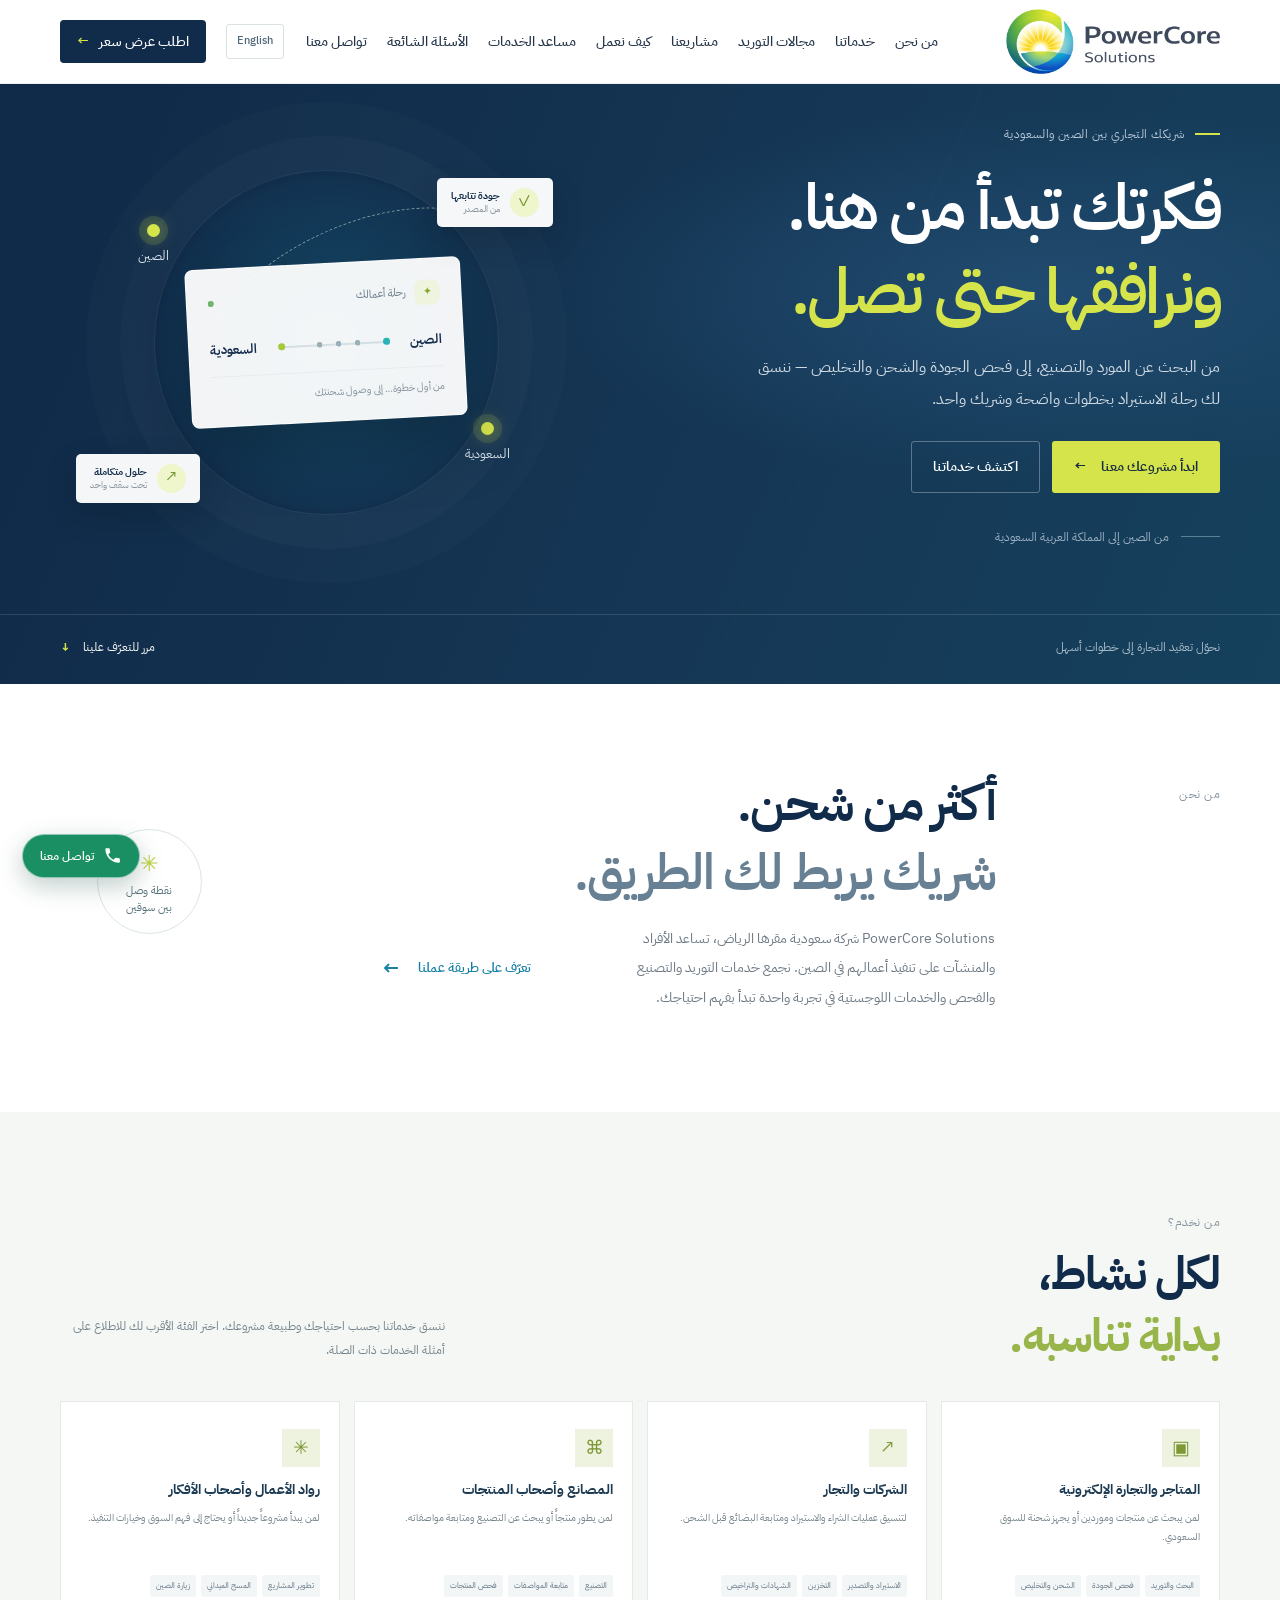
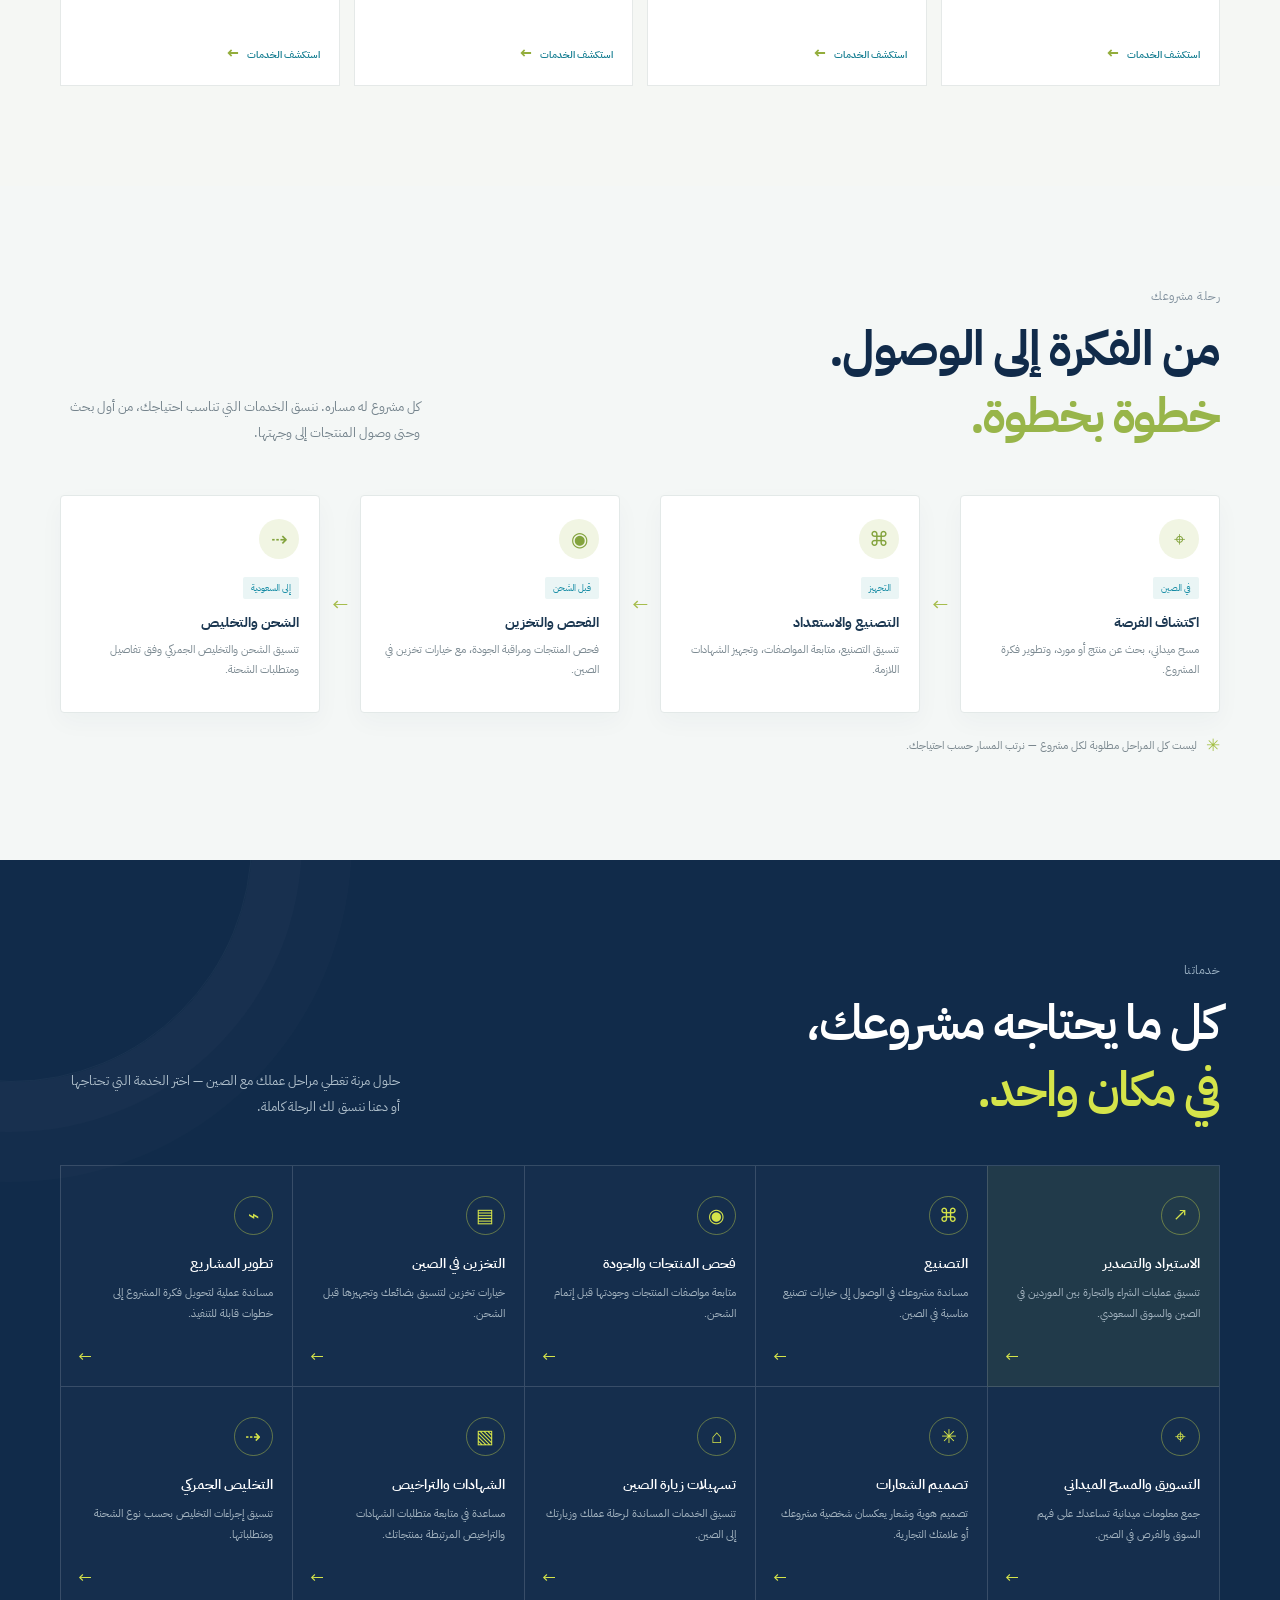
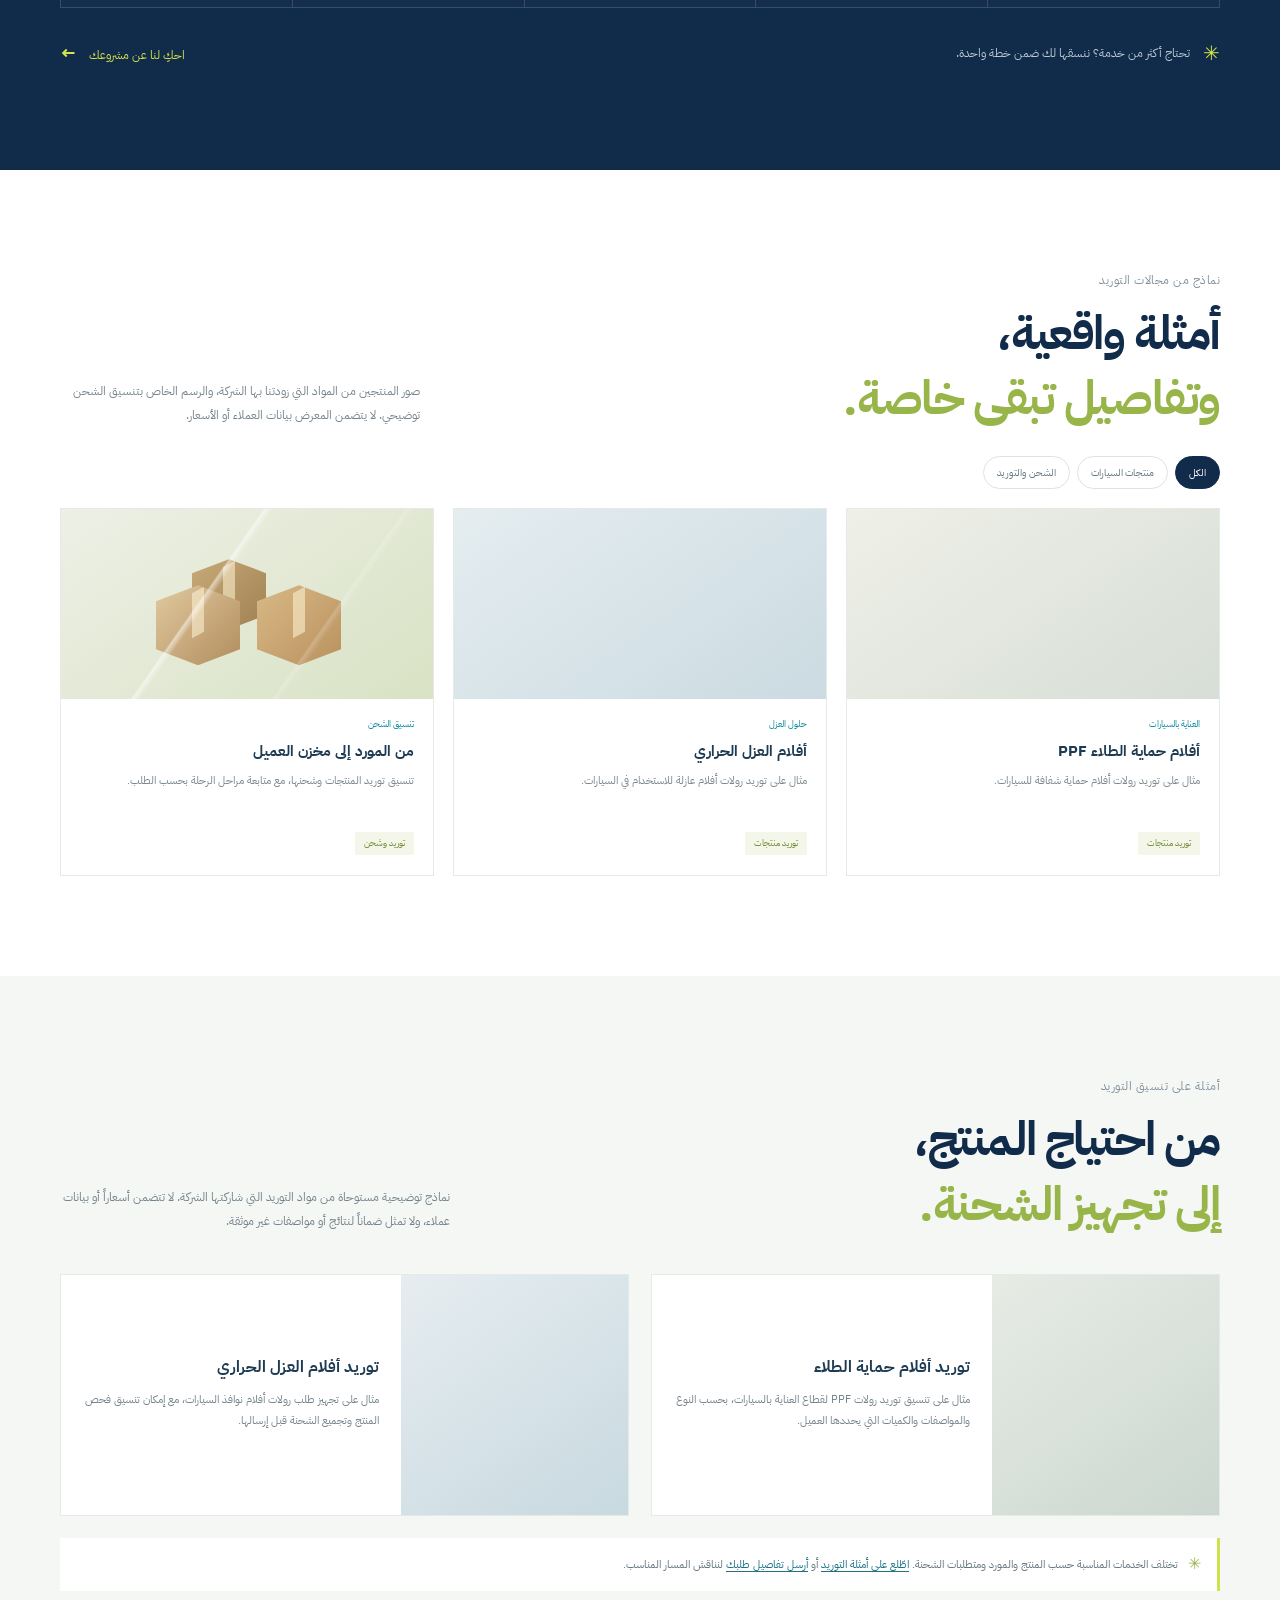
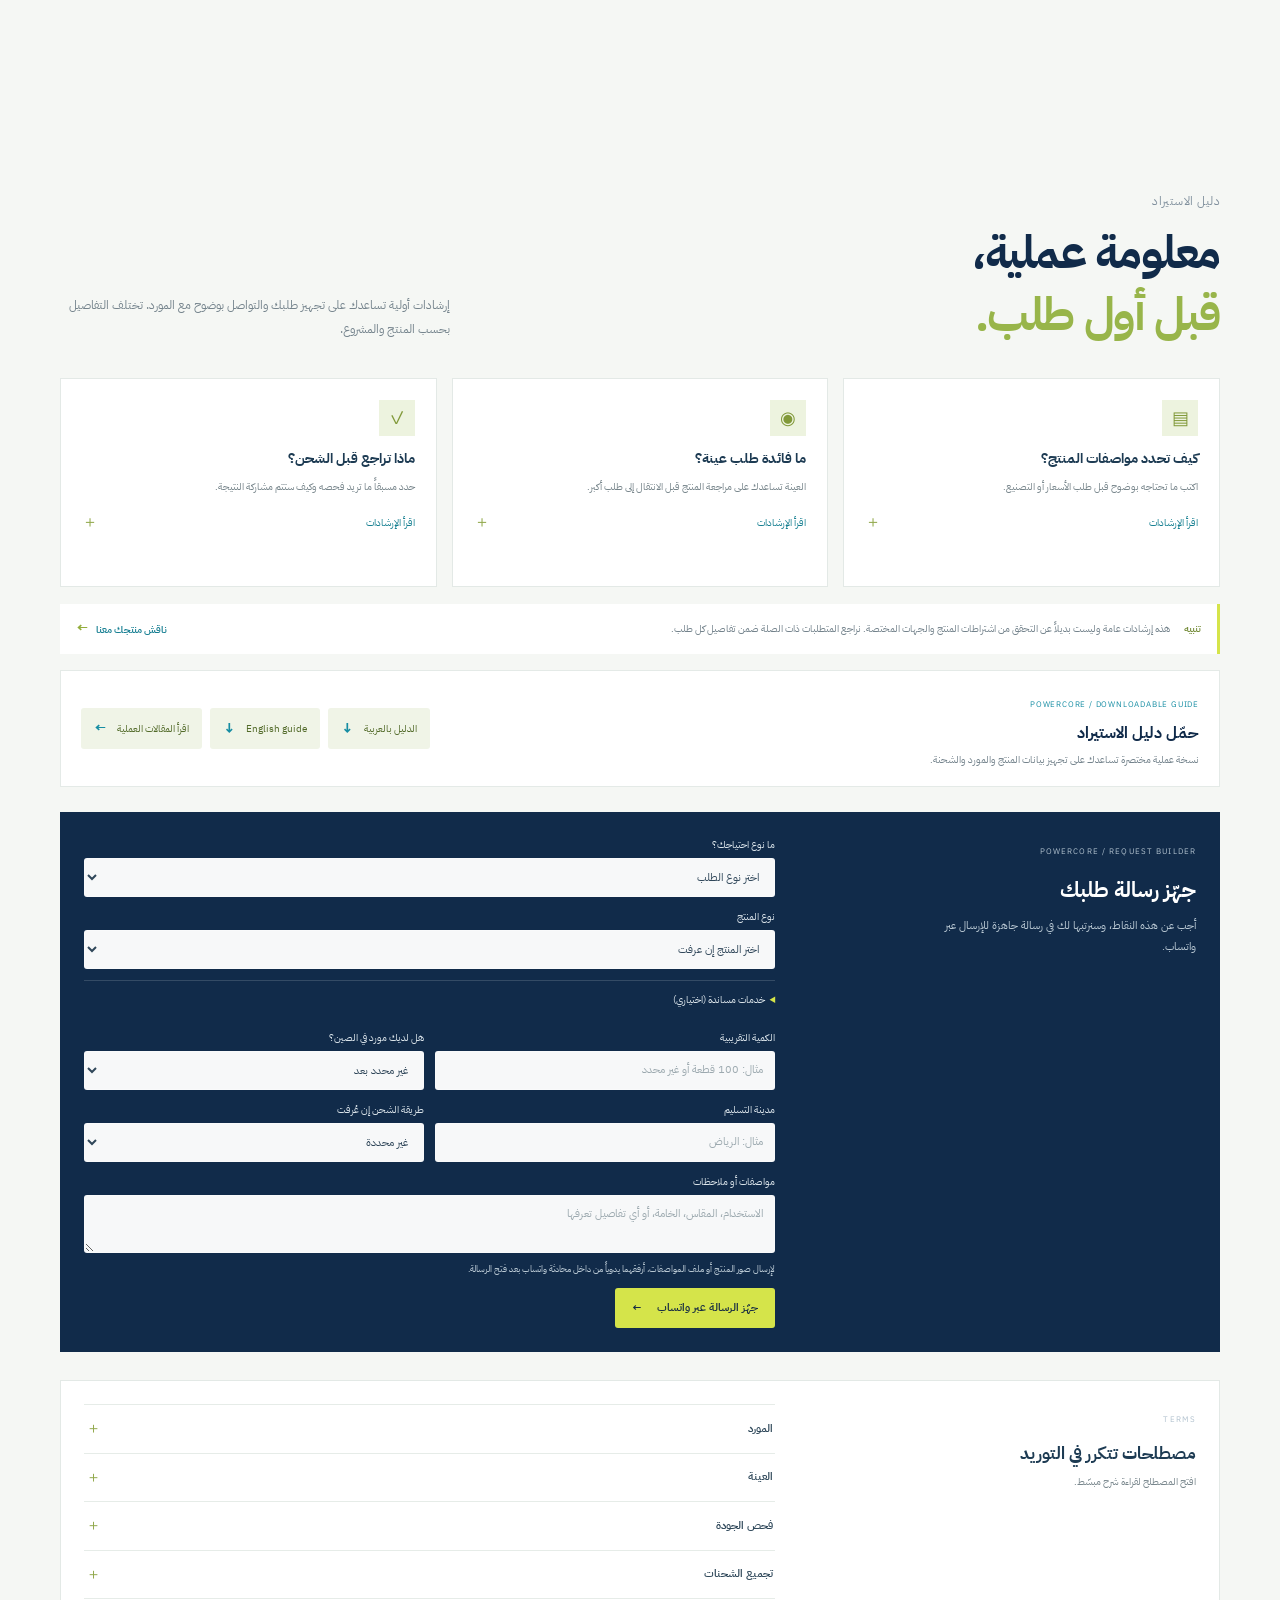
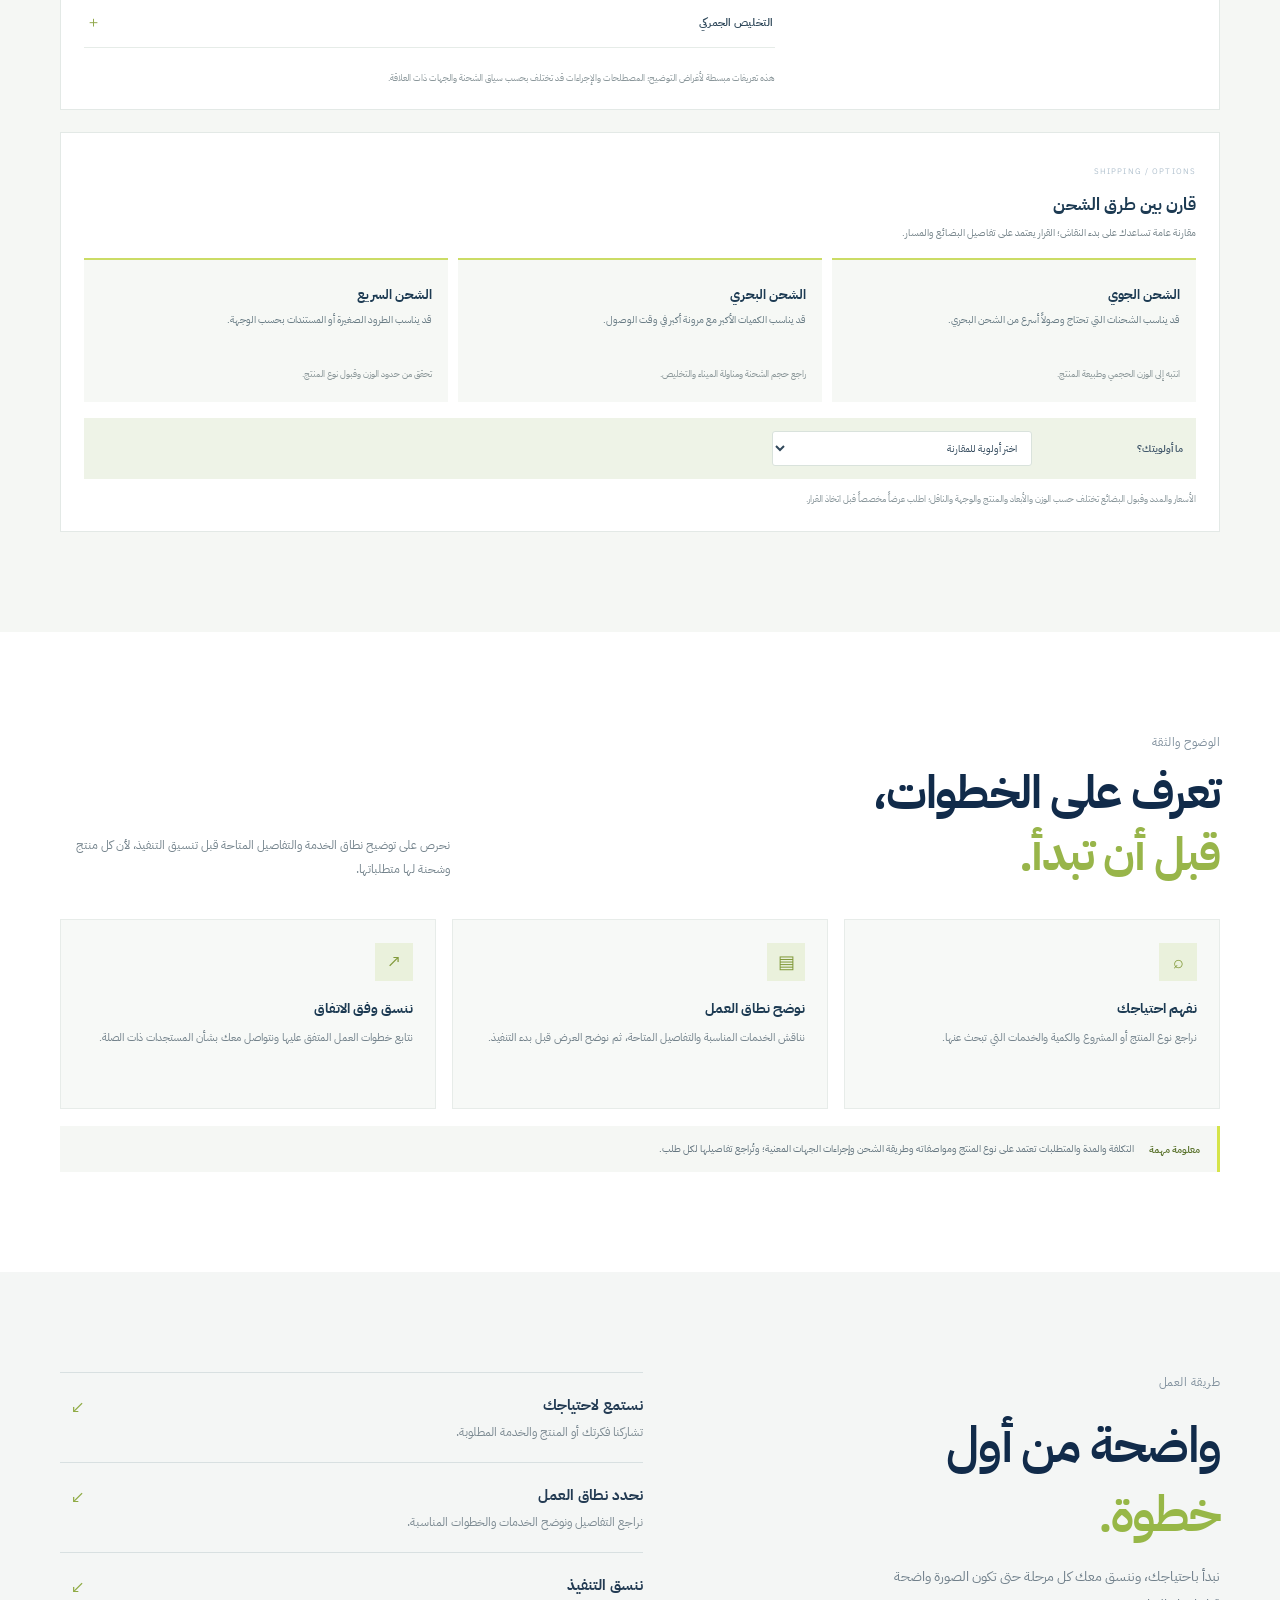
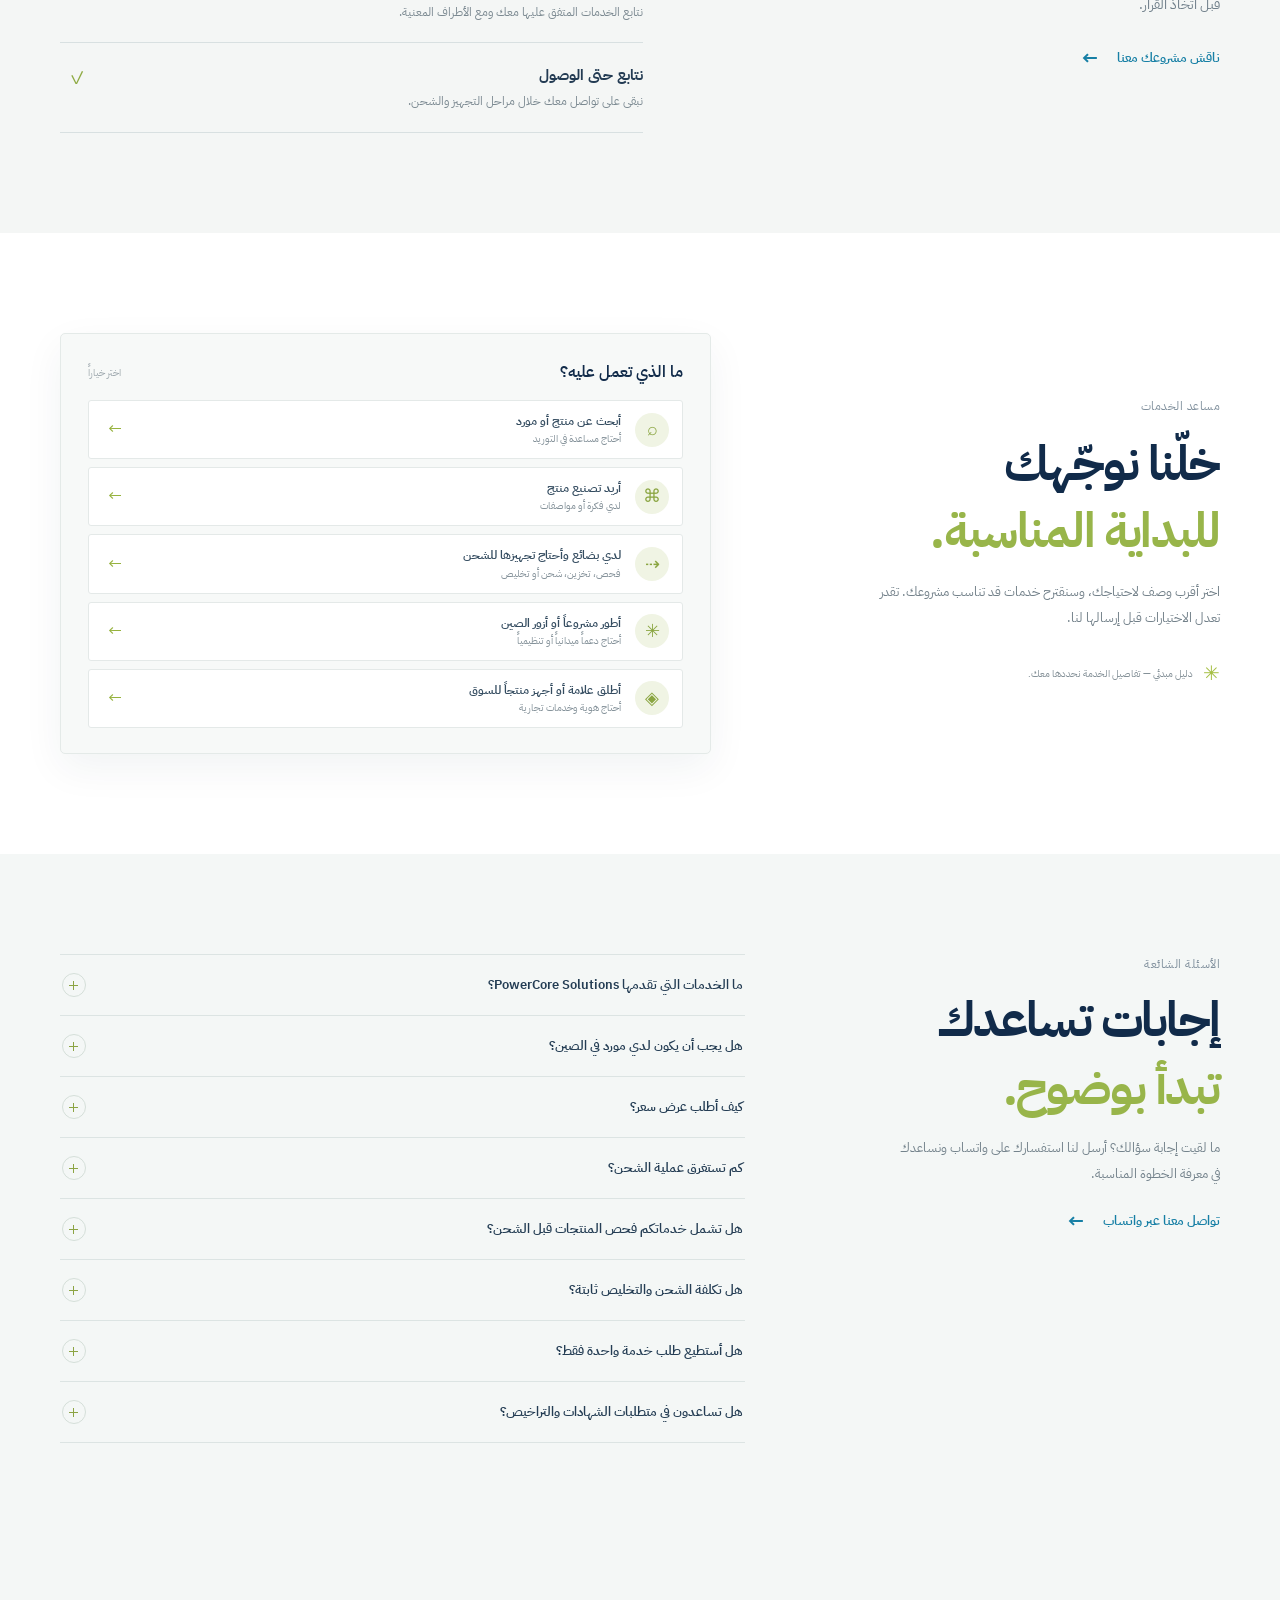
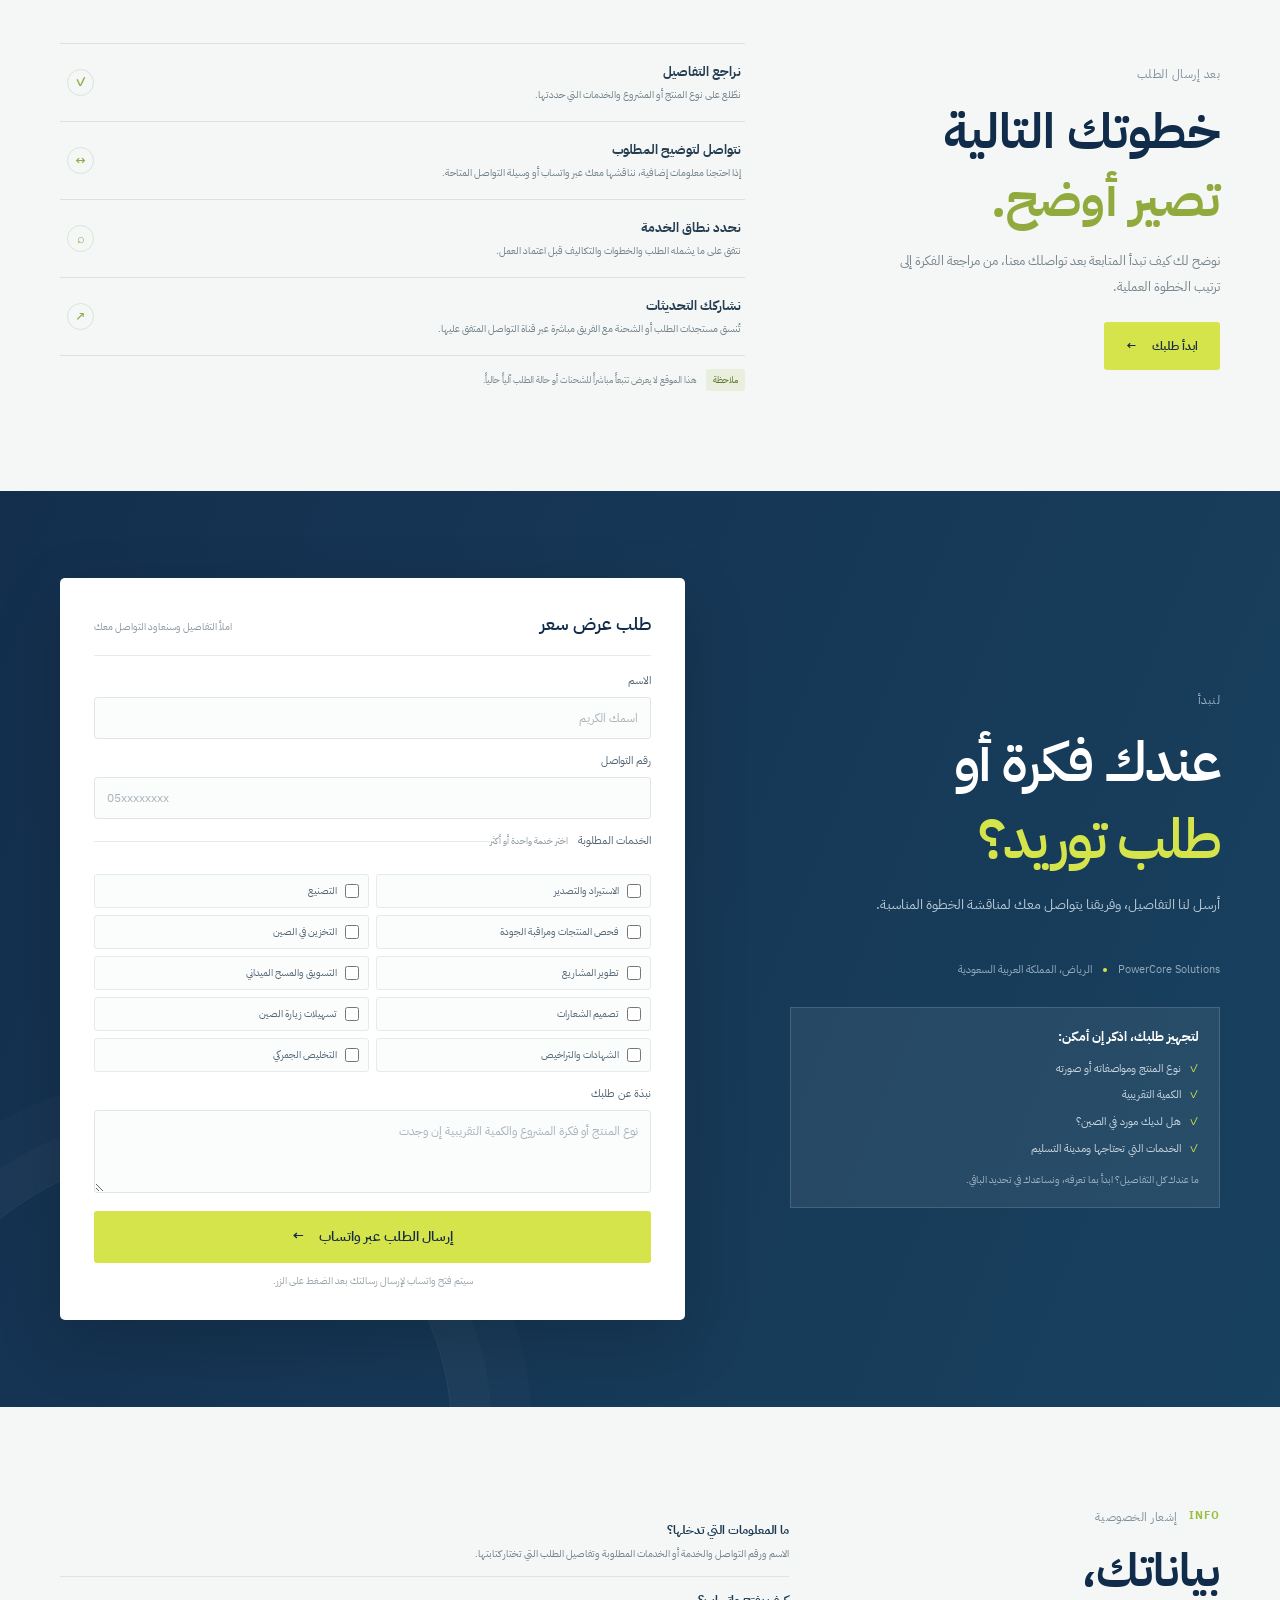
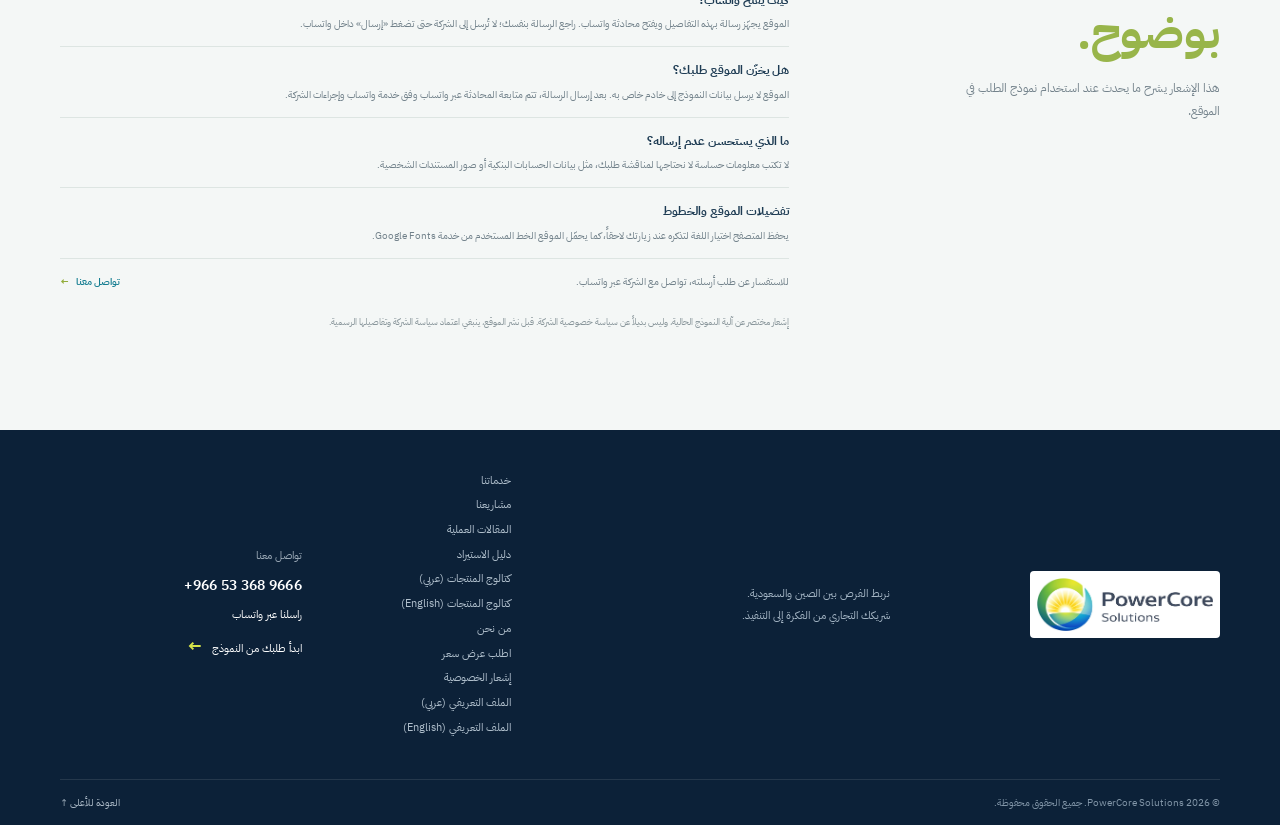
==== commit 81a277b4: "Add subtle motion across the website" ====
--- a/index.html
+++ b/index.html
@@ -24,6 +24,7 @@
   <link href="https://fonts.googleapis.com/css2?family=IBM+Plex+Sans+Arabic:wght@400;500;600;700&display=swap" rel="stylesheet">
   <link rel="stylesheet" href="styles.css">
   <link rel="stylesheet" href="resources.css">
+  <link rel="stylesheet" href="motion.css">
 </head>
 <body>
   <header class="site-header">
@@ -353,5 +354,6 @@
   </dialog>
   <a class="floating-whatsapp" href="https://wa.me/966533689666?text=%D8%A7%D9%84%D8%B3%D9%84%D8%A7%D9%85%20%D8%B9%D9%84%D9%8A%D9%83%D9%85%D8%8C%20%D8%A3%D8%B1%D8%BA%D8%A8%20%D8%A8%D8%A7%D9%84%D8%A7%D8%B3%D8%AA%D9%81%D8%B3%D8%A7%D8%B1%20%D8%B9%D9%86%20%D8%AE%D8%AF%D9%85%D8%A7%D8%AA%20PowerCore%20Solutions." target="_blank" rel="noopener noreferrer" aria-label="تواصل مع PowerCore Solutions عبر واتساب"><svg class="whatsapp-icon" viewBox="0 0 24 24" aria-hidden="true"><path d="M6.6 10.8c1.4 2.8 3.8 5.2 6.6 6.6l2.2-2.2c.3-.3.7-.4 1.1-.3 1.2.4 2.5.6 3.8.6.6 0 1 .4 1 1V20c0 .6-.4 1-1 1C10.7 21 3 13.3 3 3.7c0-.6.4-1 1-1h3.5c.6 0 1 .4 1 1 0 1.3.2 2.6.6 3.8.1.4 0 .8-.3 1.1l-2.2 2.2z"/></svg><span class="whatsapp-label">تواصل معنا</span></a>
   <script src="script.js"></script>
+  <script src="motion.js"></script>
 </body>
 </html>
--- a/motion.css
+++ b/motion.css
@@ -0,0 +1,168 @@
+:root {
+  --motion-ease: cubic-bezier(.22, .75, .25, 1);
+}
+
+.motion-enabled .motion-reveal {
+  opacity: 0;
+  transform: translate3d(0, 18px, 0);
+  transition: opacity 520ms var(--motion-ease), transform 620ms var(--motion-ease);
+  transition-delay: var(--motion-delay, 0ms);
+}
+
+.motion-enabled .motion-reveal.is-visible {
+  opacity: 1;
+  transform: none;
+}
+
+.hero-copy,
+.projects-hero .container > *,
+.insights-hero .container > *,
+.service-detail-hero > *,
+.not-found-copy > * {
+  animation: motion-enter 650ms var(--motion-ease) both;
+}
+
+.hero-art .cargo-card {
+  animation: cargo-float 7s ease-in-out 900ms infinite;
+}
+
+.pin-dot {
+  animation: route-pulse 3.8s ease-in-out infinite;
+}
+
+.pin-saudi .pin-dot {
+  animation-delay: 900ms;
+}
+
+.main-nav.open > * {
+  animation: menu-item-in 300ms var(--motion-ease) both;
+}
+
+.main-nav.open > *:nth-child(2) { animation-delay: 25ms; }
+.main-nav.open > *:nth-child(3) { animation-delay: 50ms; }
+.main-nav.open > *:nth-child(4) { animation-delay: 75ms; }
+.main-nav.open > *:nth-child(5) { animation-delay: 100ms; }
+.main-nav.open > *:nth-child(6) { animation-delay: 125ms; }
+.main-nav.open > *:nth-child(7) { animation-delay: 150ms; }
+.main-nav.open > *:nth-child(8) { animation-delay: 175ms; }
+
+.menu-toggle,
+.button,
+.language-toggle,
+.floating-whatsapp,
+.project-entry,
+.insight-points section {
+  transition-timing-function: var(--motion-ease);
+}
+
+.menu-toggle {
+  transition: transform 220ms var(--motion-ease), color 180ms ease;
+}
+
+.menu-toggle[aria-expanded="true"] {
+  transform: rotate(90deg);
+}
+
+.button:active,
+.floating-whatsapp:active {
+  transform: translateY(0) scale(.98);
+}
+
+.button span:only-child,
+.button b {
+  transition: transform 220ms var(--motion-ease);
+}
+
+.button:hover span:only-child,
+.button:hover b {
+  transform: translateX(-3px);
+}
+
+[dir="ltr"] .button:hover span:only-child,
+[dir="ltr"] .button:hover b {
+  transform: translateX(3px);
+}
+
+.project-entry,
+.insight-points section {
+  transition: transform 240ms var(--motion-ease), box-shadow 240ms var(--motion-ease);
+}
+
+.project-entry:hover,
+.insight-points section:hover {
+  transform: translateY(-3px);
+  box-shadow: 0 14px 28px rgba(20, 51, 70, .08);
+}
+
+.service-icon,
+.audience-icon,
+.trust-icon,
+.knowledge-icon,
+.badge-mark {
+  transition: transform 260ms var(--motion-ease), background-color 260ms ease;
+}
+
+.service-card:hover .service-icon,
+.audience-card:hover .audience-icon,
+.trust-card:hover .trust-icon,
+.knowledge-card:hover .knowledge-icon {
+  transform: translateY(-3px) rotate(-4deg);
+}
+
+.assistant-followups:not([hidden]) {
+  animation: state-reveal 360ms var(--motion-ease) both;
+}
+
+.form-hint {
+  transition: color 220ms ease;
+}
+
+@keyframes motion-enter {
+  from { opacity: 0; transform: translate3d(0, 12px, 0); }
+  to { opacity: 1; transform: translate3d(0, 0, 0); }
+}
+
+@keyframes cargo-float {
+  0%, 100% { transform: translateY(0) rotate(-3deg); }
+  50% { transform: translateY(-5px) rotate(-2deg); }
+}
+
+@keyframes route-pulse {
+  0%, 100% { box-shadow: 0 0 0 8px rgba(213, 228, 74, .13), 0 0 18px rgba(213, 228, 74, .45); }
+  50% { box-shadow: 0 0 0 12px rgba(213, 228, 74, .04), 0 0 23px rgba(213, 228, 74, .7); }
+}
+
+@keyframes menu-item-in {
+  from { opacity: 0; transform: translateY(-5px); }
+  to { opacity: 1; transform: translateY(0); }
+}
+
+@keyframes state-reveal {
+  from { opacity: 0; transform: translateY(8px); }
+  to { opacity: 1; transform: translateY(0); }
+}
+
+@media (prefers-reduced-motion: reduce) {
+  *,
+  *::before,
+  *::after {
+    scroll-behavior: auto !important;
+    animation-duration: .01ms !important;
+    animation-iteration-count: 1 !important;
+    transition-duration: .01ms !important;
+  }
+
+  .motion-enabled .motion-reveal {
+    opacity: 1;
+    transform: none;
+  }
+
+  .project-entry:hover,
+  .insight-points section:hover,
+  .service-card:hover .service-icon,
+  .audience-card:hover .audience-icon,
+  .trust-card:hover .trust-icon,
+  .knowledge-card:hover .knowledge-icon {
+    transform: none;
+  }
+}
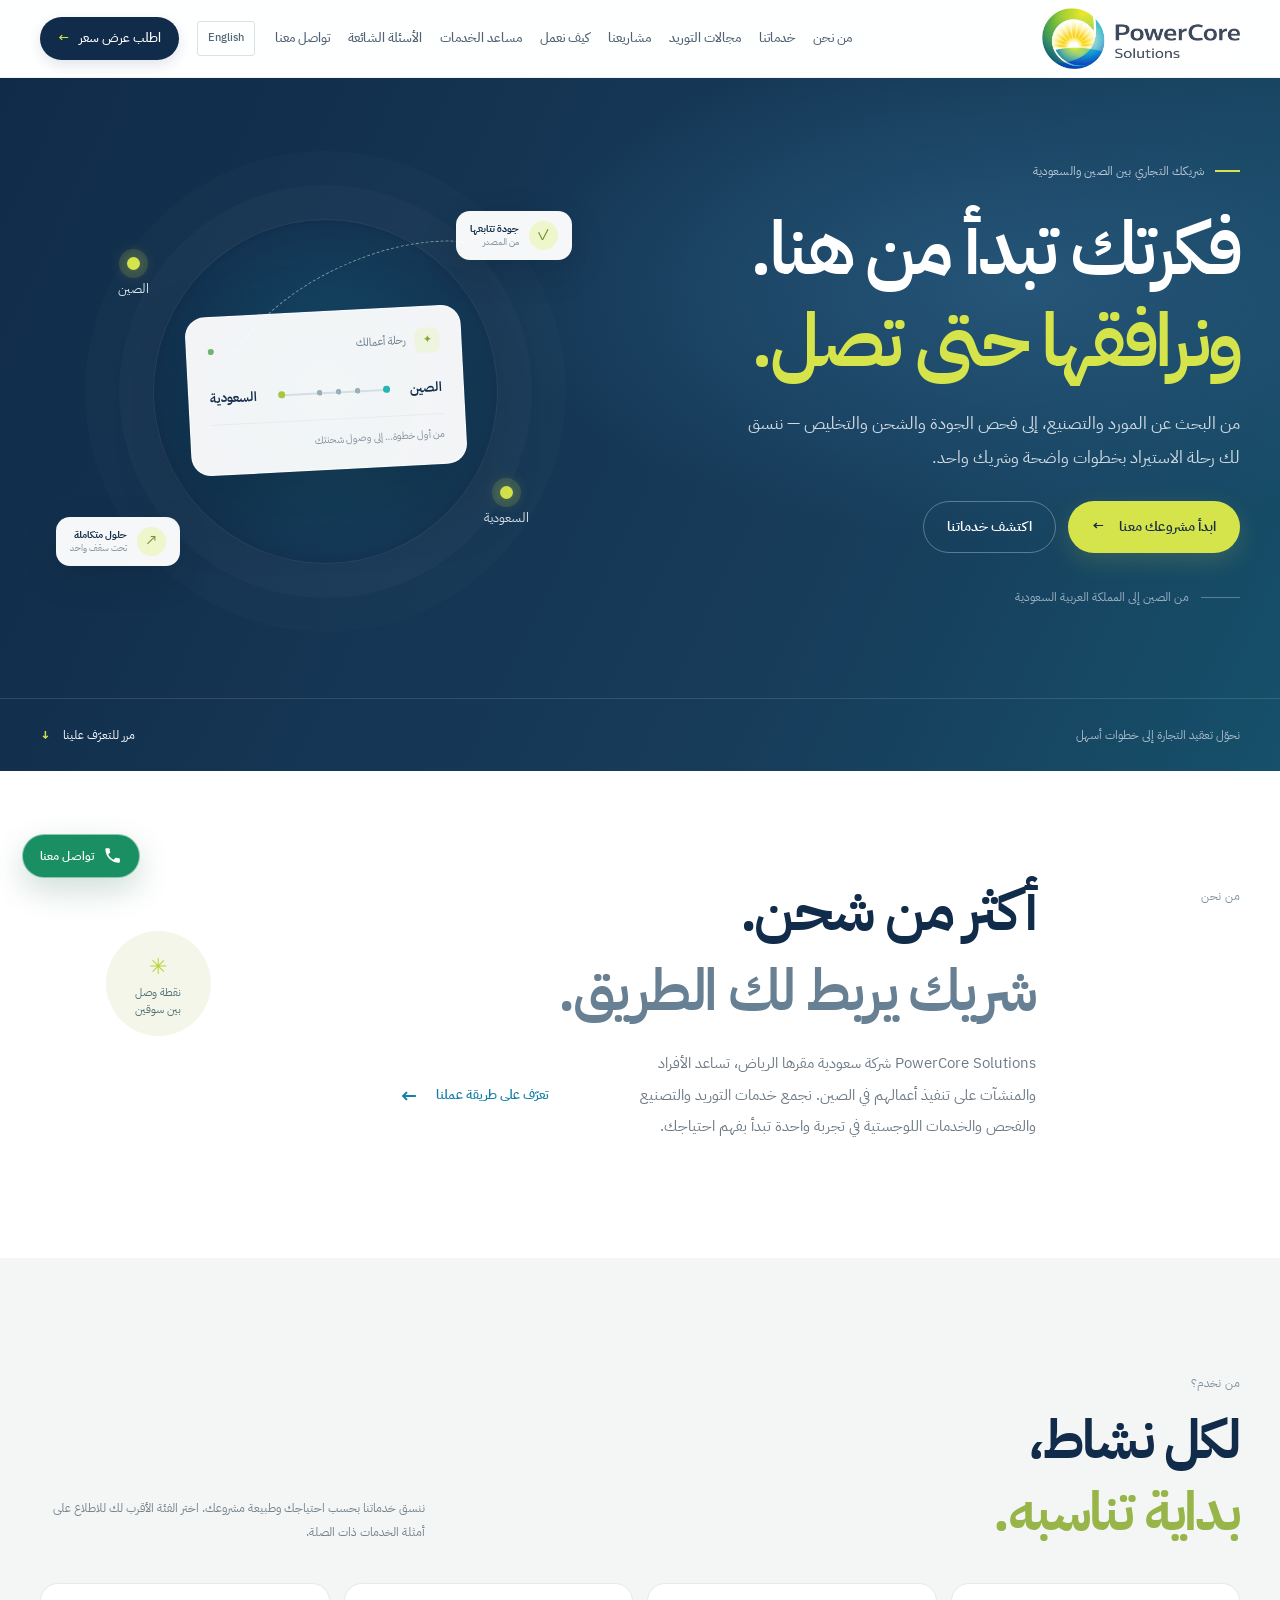
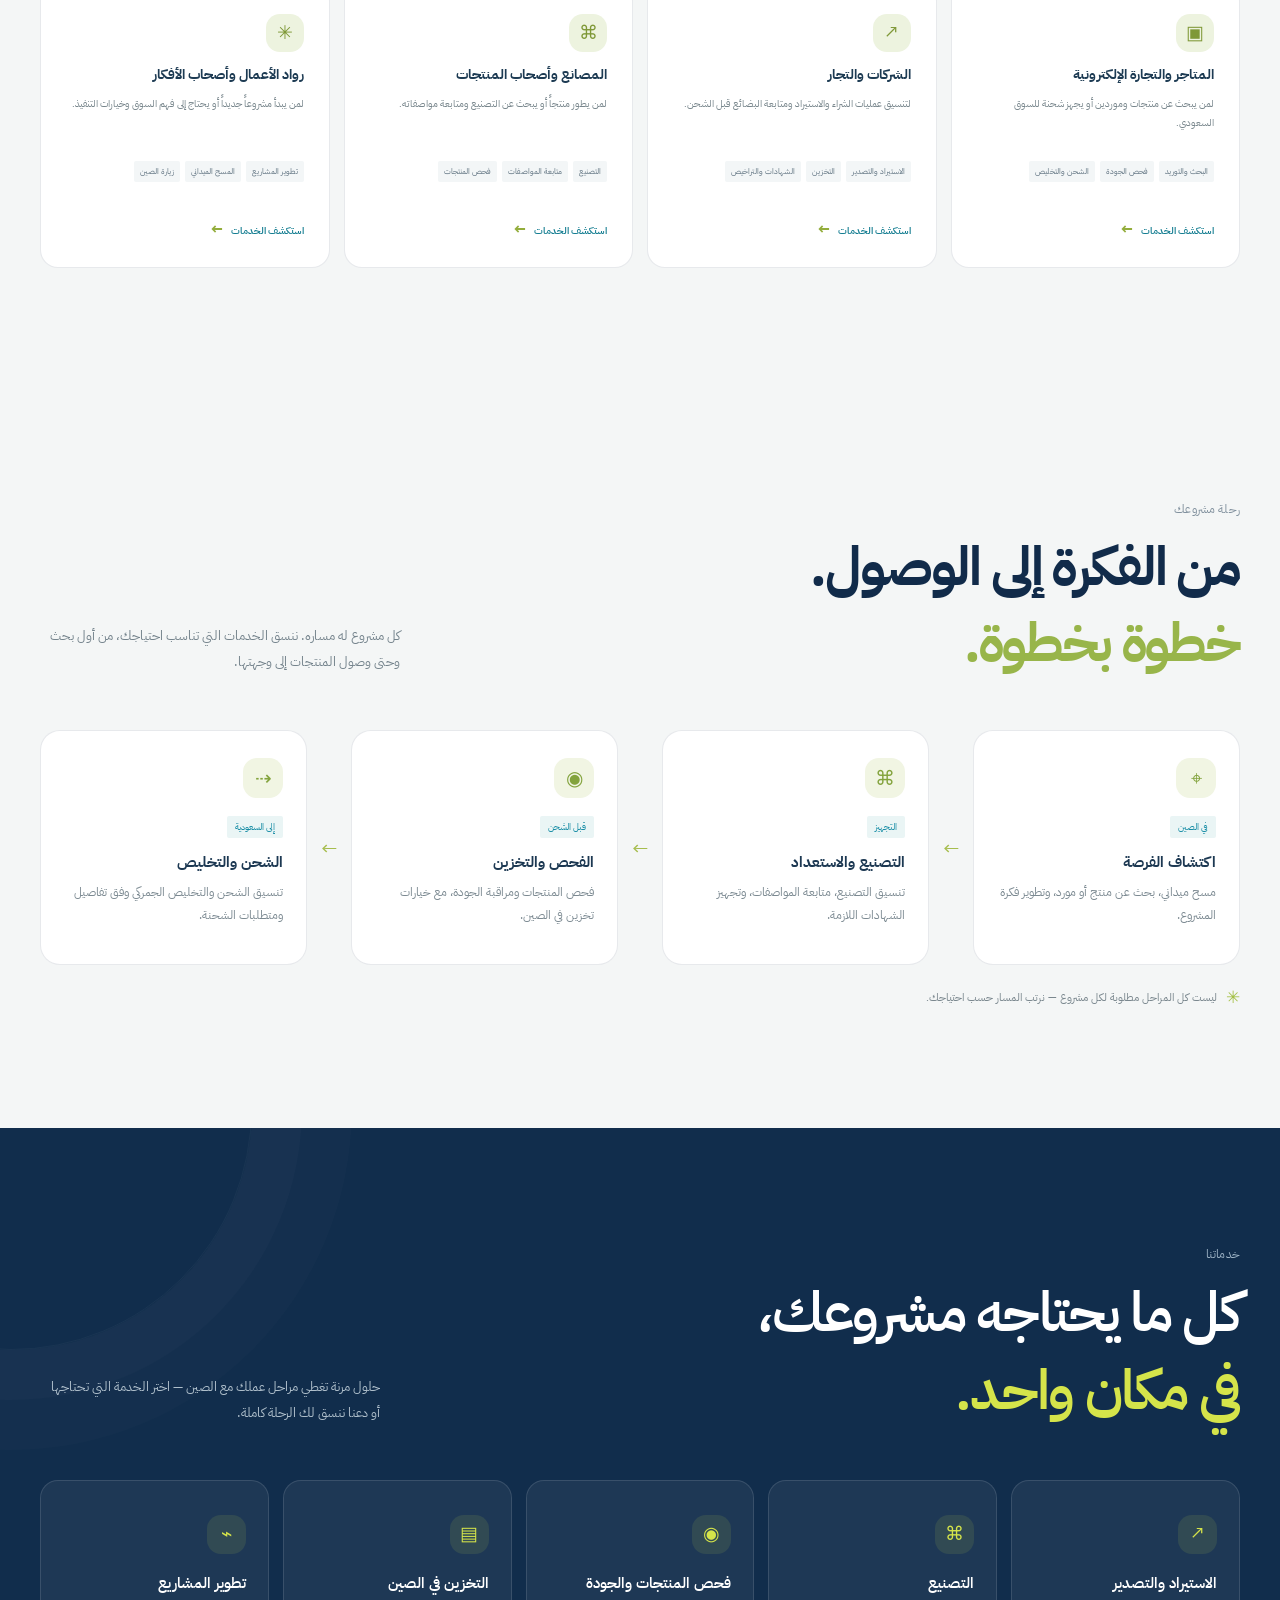
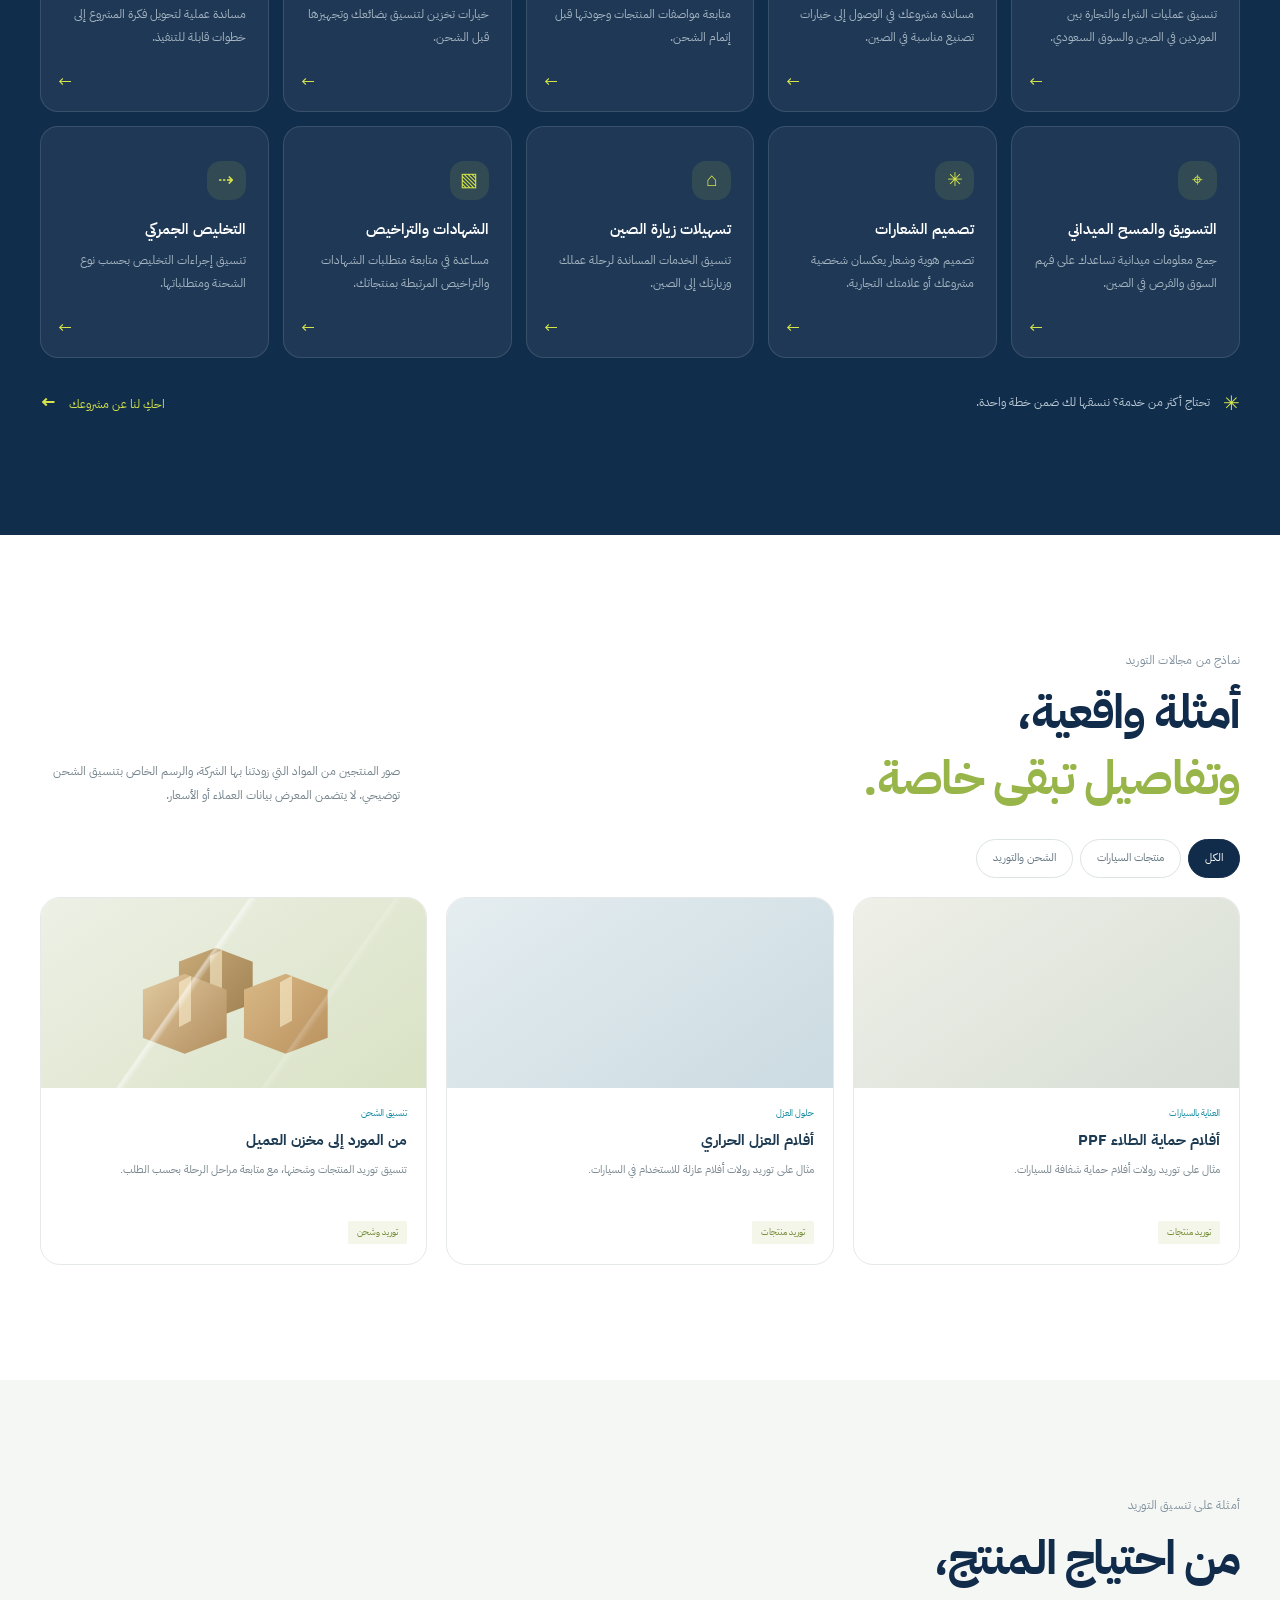
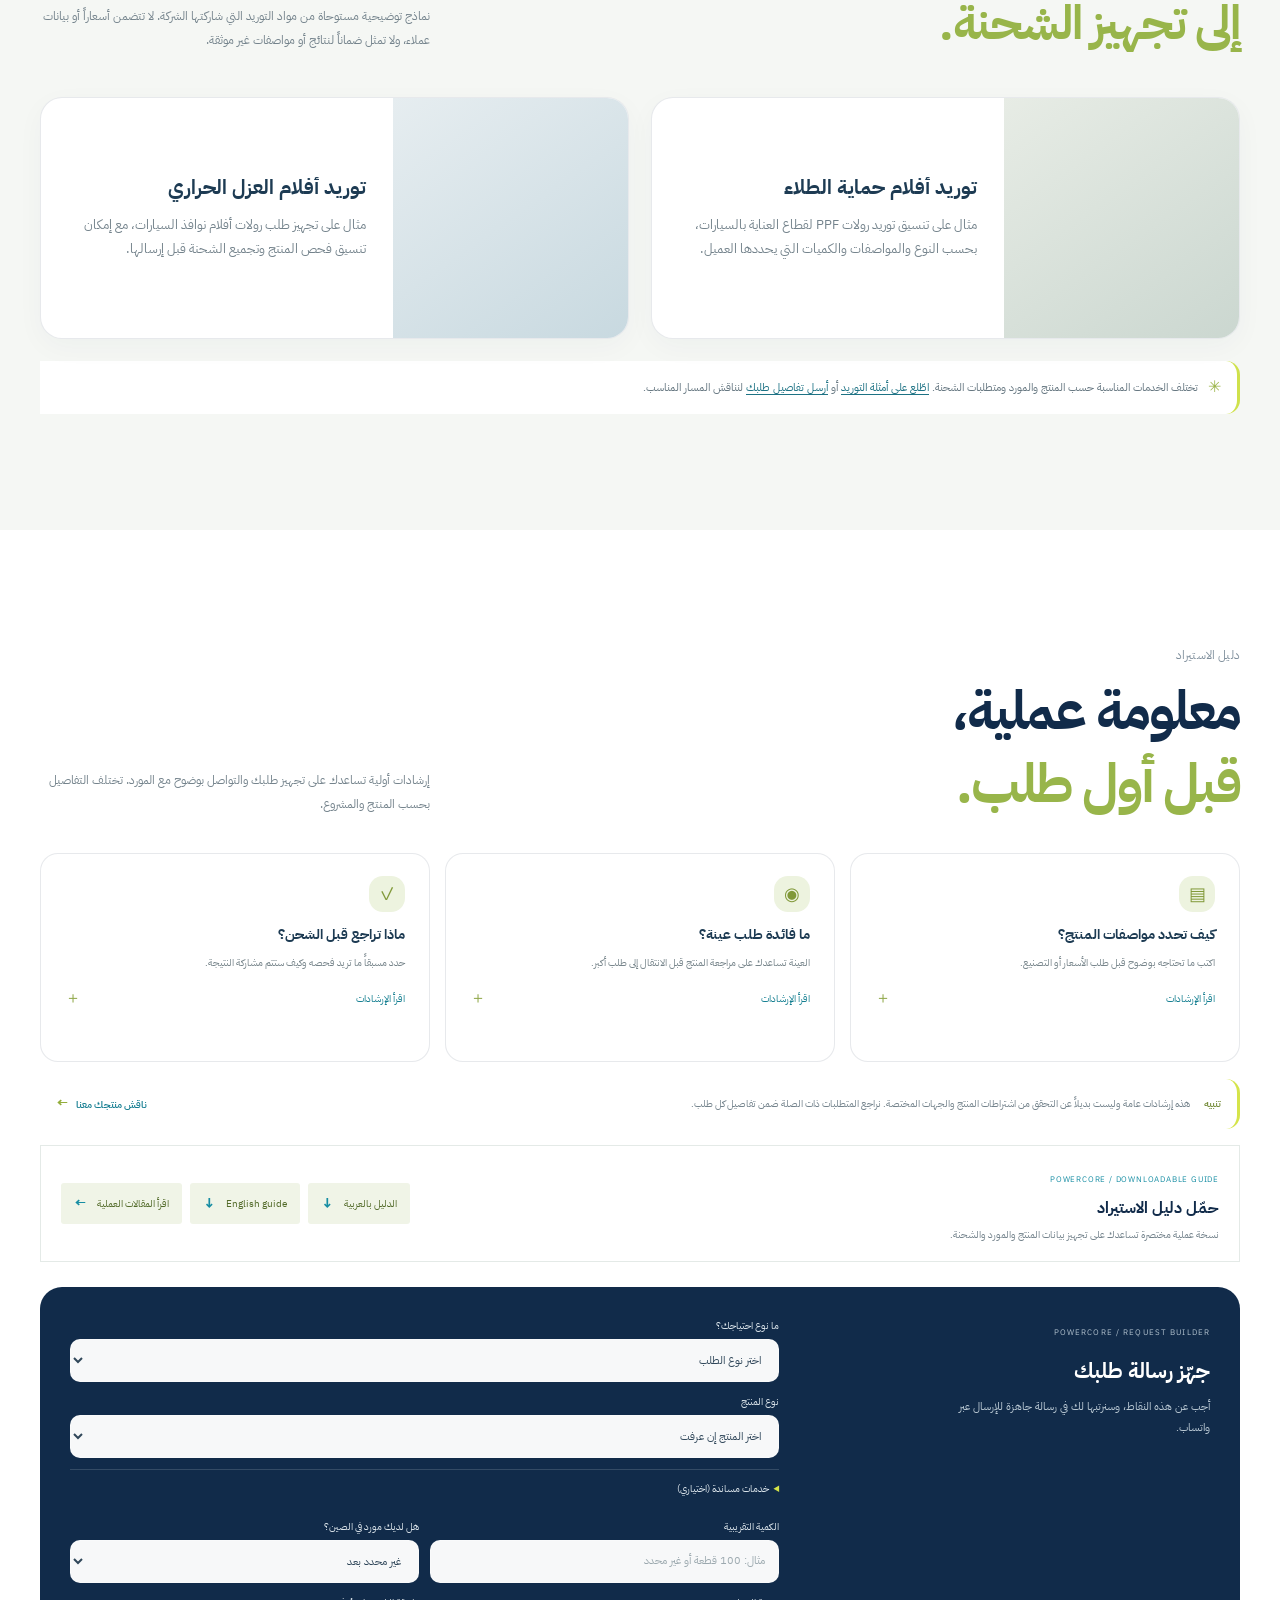
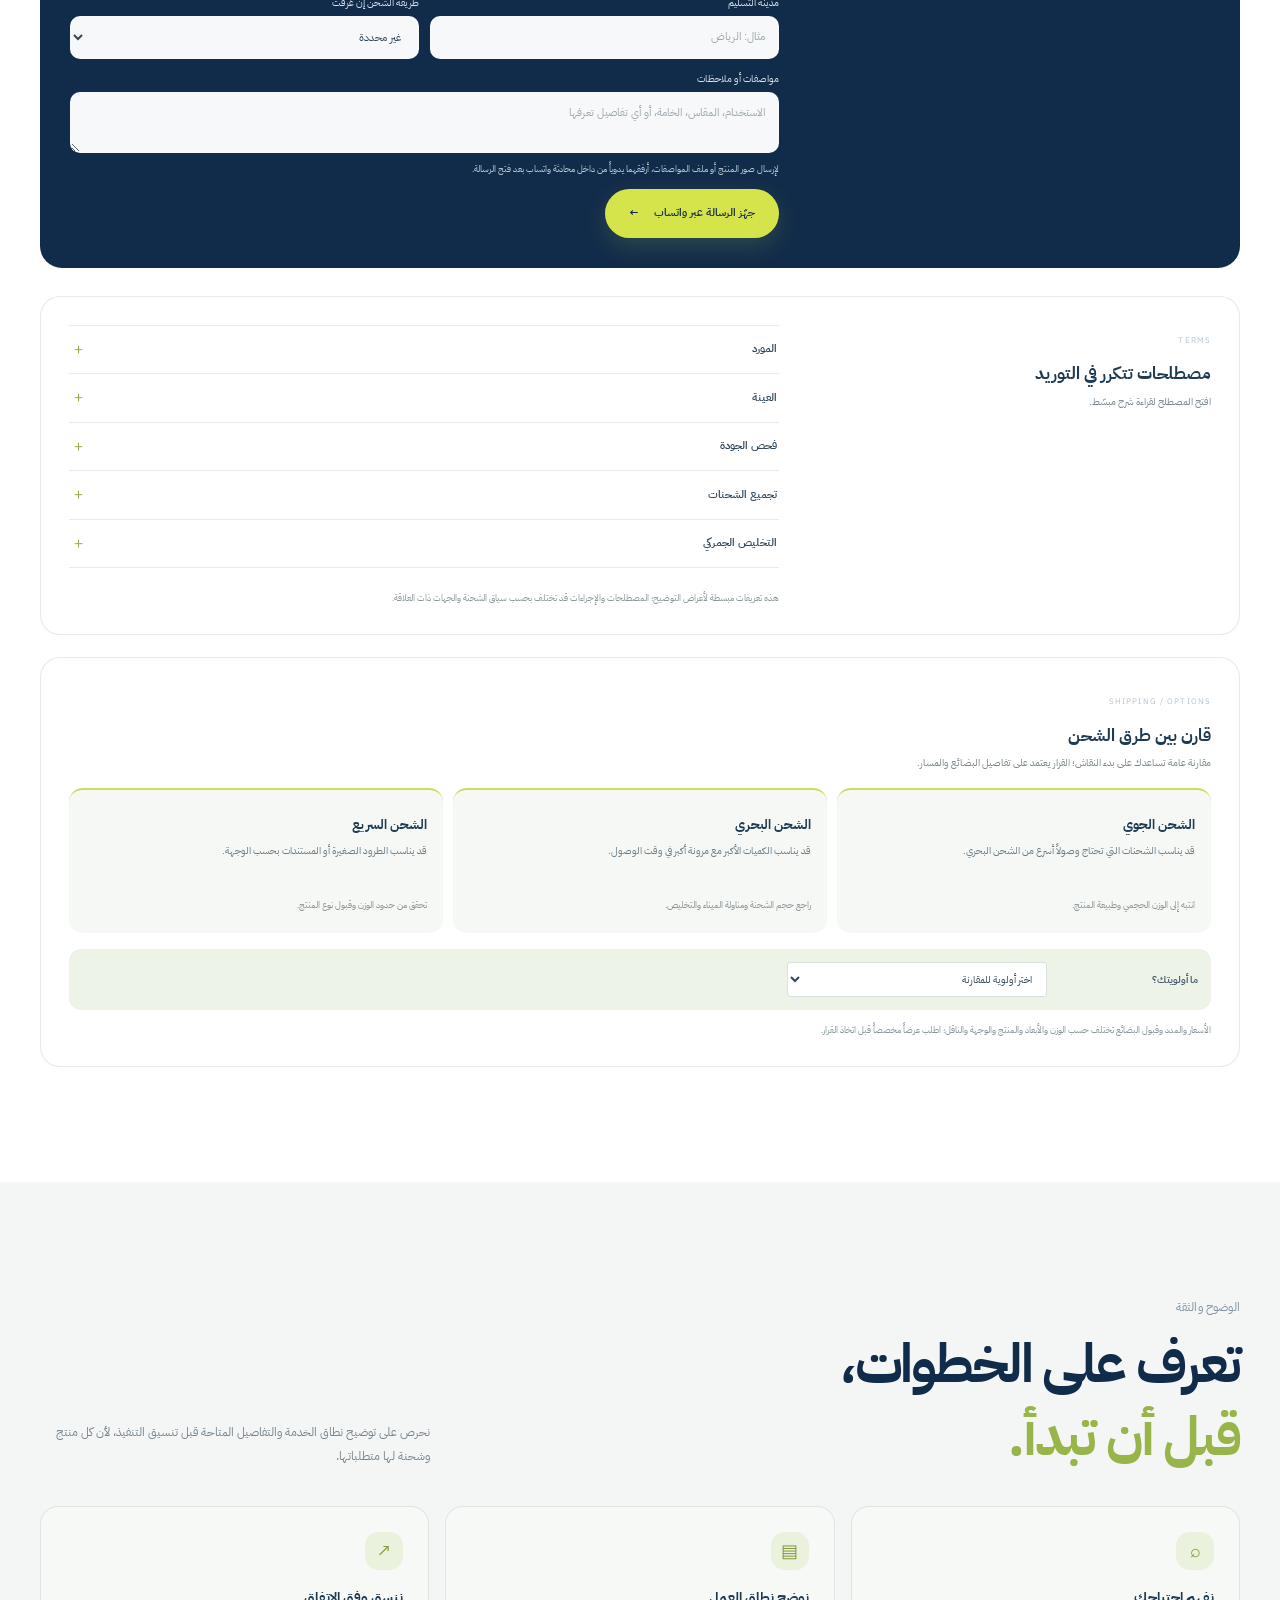
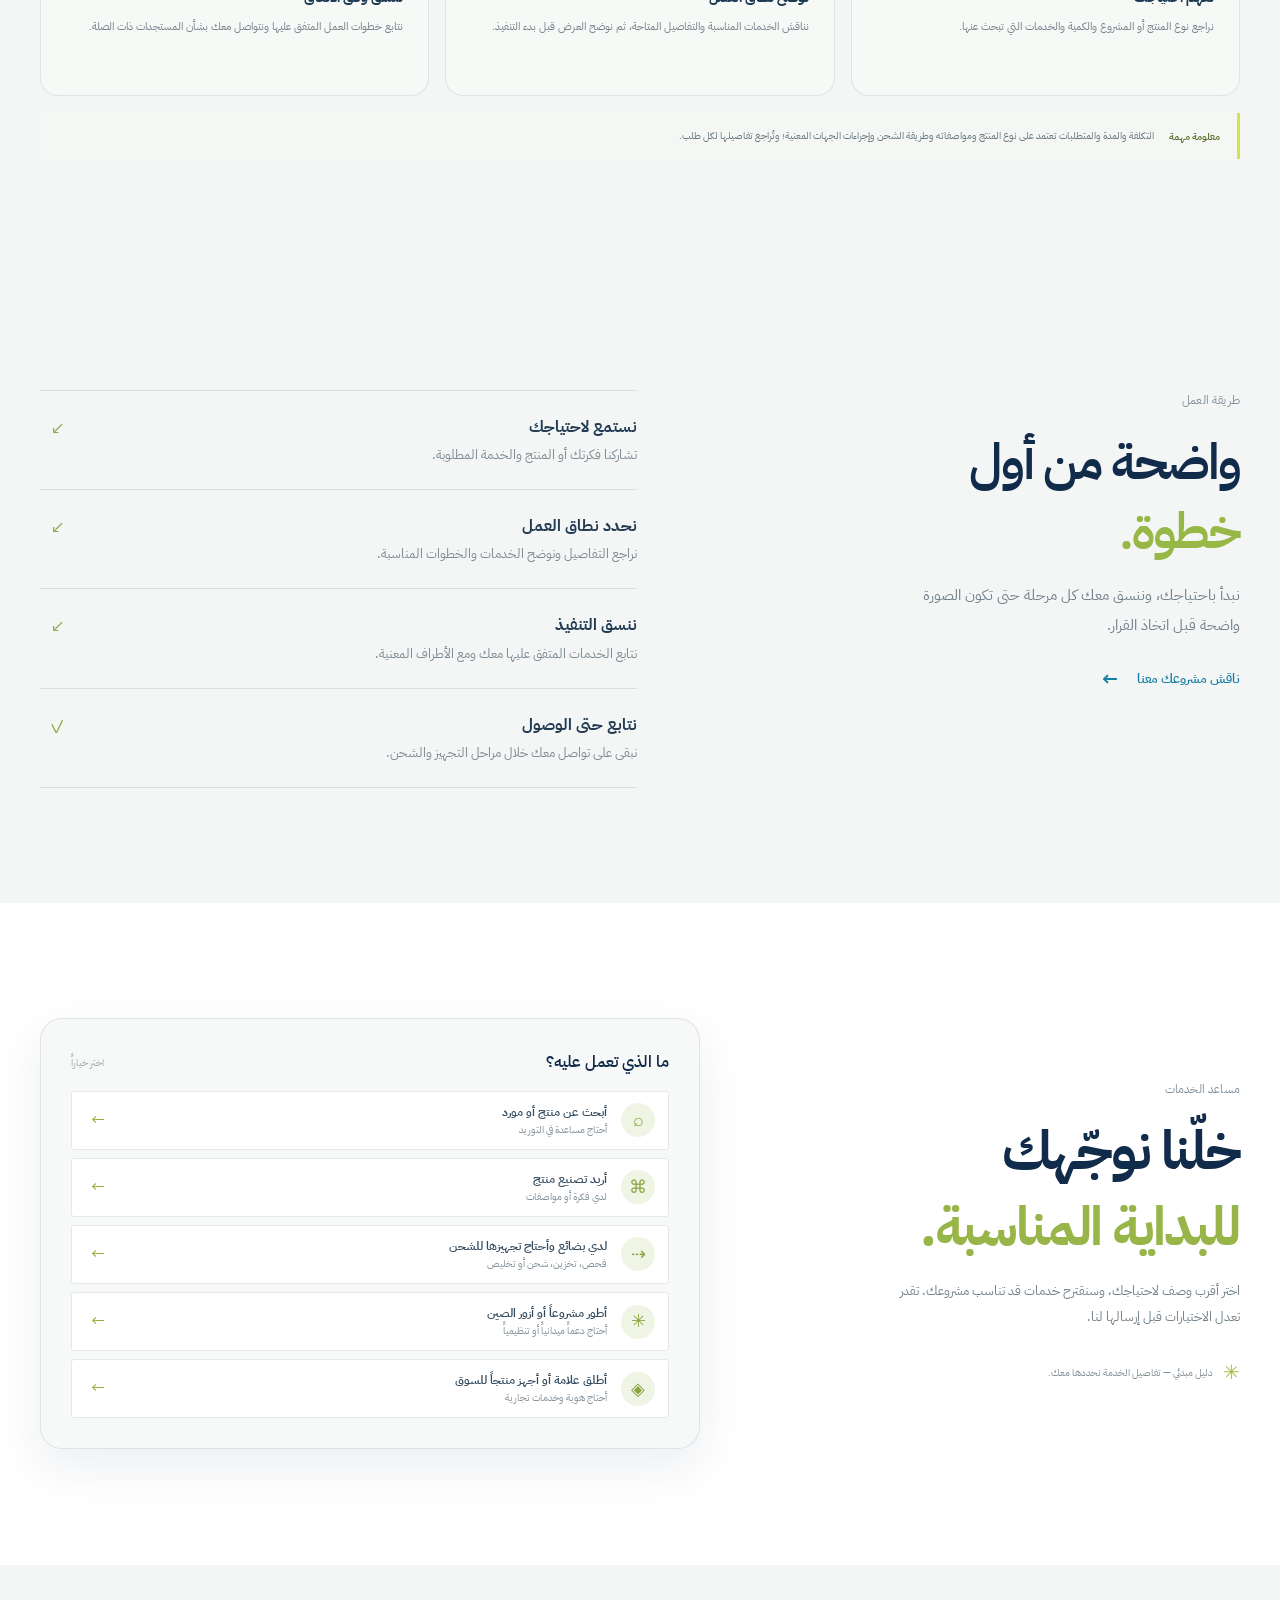
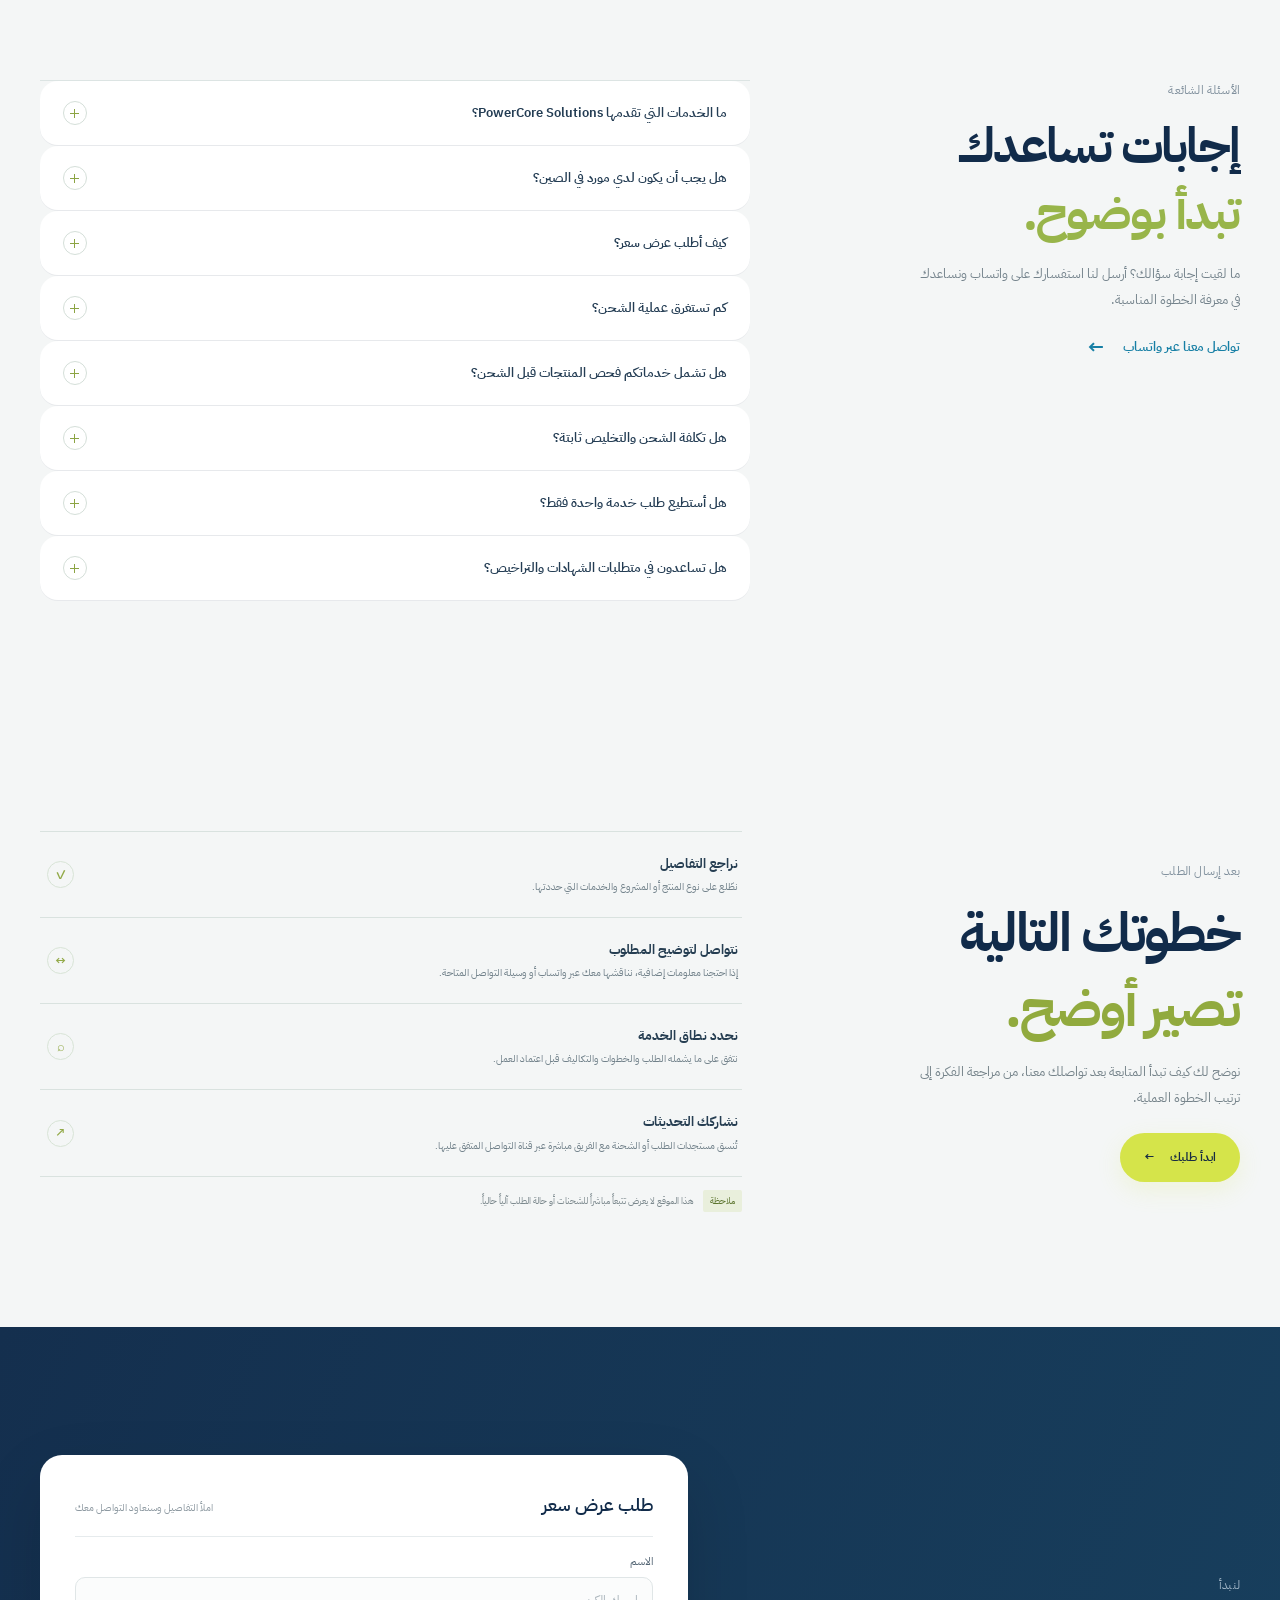
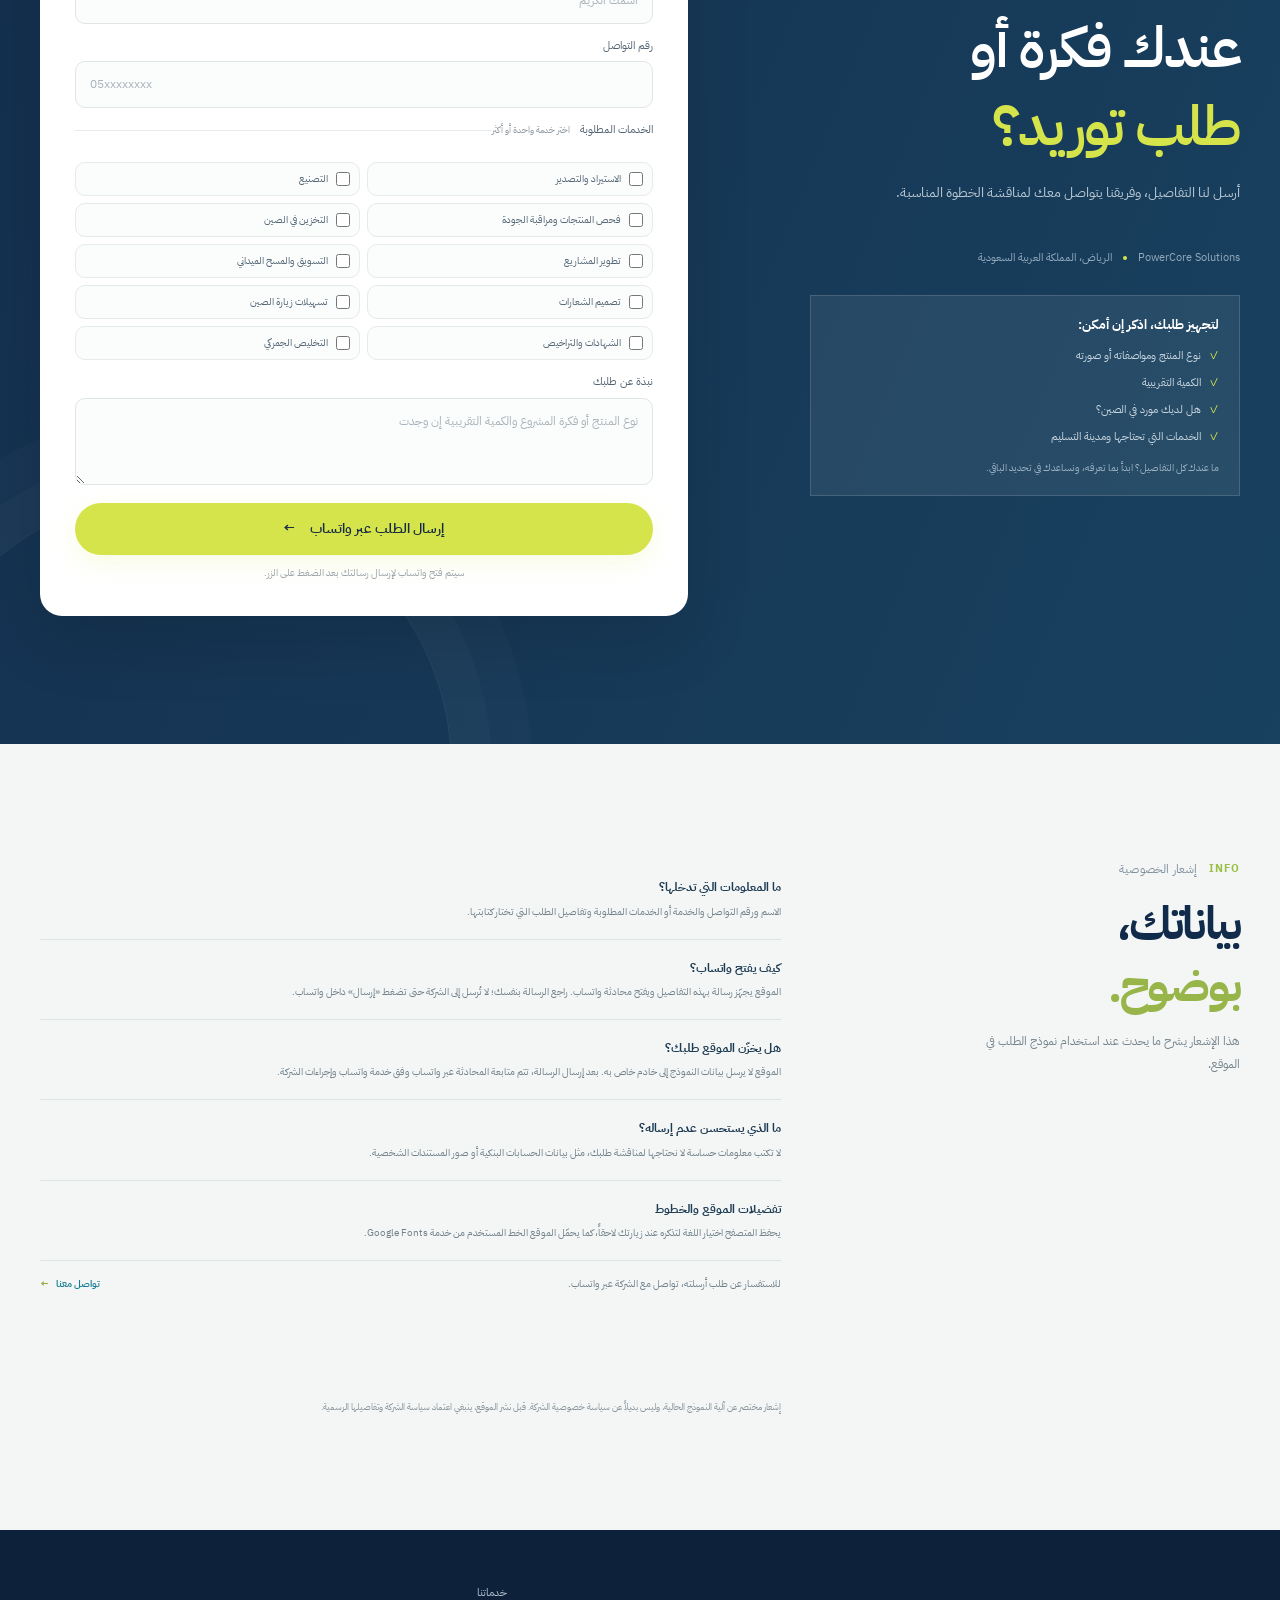
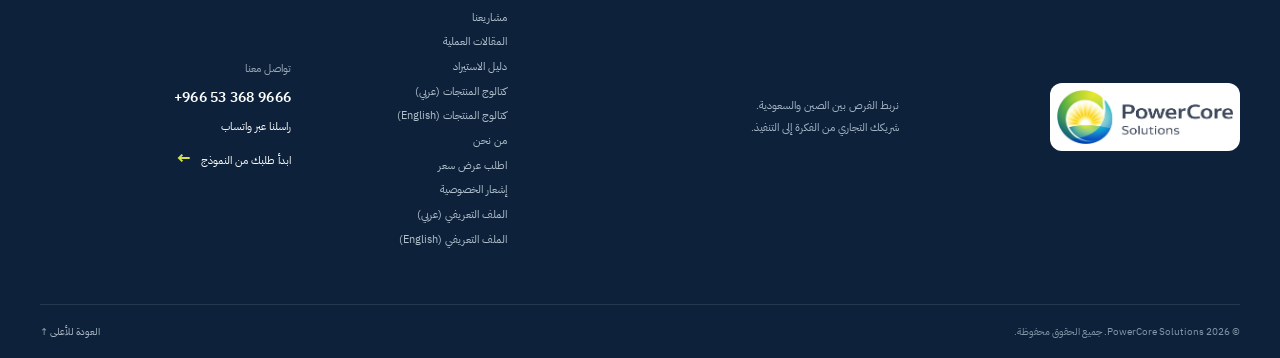
==== commit b25cd70c: "Apply Apple-inspired PowerCore design refresh" ====
--- a/index.html
+++ b/index.html
@@ -25,6 +25,7 @@
   <link rel="stylesheet" href="styles.css">
   <link rel="stylesheet" href="resources.css">
   <link rel="stylesheet" href="motion.css">
+  <link rel="stylesheet" href="apple-inspired.css">
 </head>
 <body>
   <header class="site-header">
--- a/apple-inspired.css
+++ b/apple-inspired.css
@@ -0,0 +1,229 @@
+/* PowerCore visual refresh: clarity, generous spacing, and restrained depth. */
+:root {
+  --pc-paper: #f6f8f8;
+  --pc-line: rgba(19, 44, 75, .1);
+  --pc-shadow: 0 18px 48px rgba(17, 43, 74, .08);
+  --pc-radius: 22px;
+  --pc-radius-small: 14px;
+}
+
+html { scroll-padding-top: 92px; }
+body { background: var(--pc-paper); }
+.container { width: min(1200px, calc(100% - 64px)); }
+
+.site-header {
+  height: 78px;
+  background: rgba(255,255,255,.88);
+  border-bottom-color: rgba(17,43,74,.06);
+  -webkit-backdrop-filter: saturate(180%) blur(18px);
+  backdrop-filter: saturate(180%) blur(18px);
+}
+.brand img { width: 198px; }
+.main-nav, .projects-nav { gap: 22px; }
+.main-nav>a:not(.nav-cta), .projects-nav>a:not(.nav-cta) { color: #526274; }
+.main-nav>a:hover, .projects-nav>a:hover, .projects-nav>a[aria-current="page"] { color: #087f9f; }
+.nav-cta { border-radius: 999px; padding: 10px 18px; box-shadow: 0 5px 14px rgba(17,43,74,.12); }
+.menu-toggle { width: 42px; height: 42px; border-radius: 50%; background: rgba(17,43,74,.045); }
+
+.hero { background: radial-gradient(ellipse at 80% 30%, #255578 0, transparent 37%), linear-gradient(115deg,#102b49,#173c5a 65%,#16506a); }
+.hero:after { opacity: .075; }
+.hero-grid { min-height: 620px; grid-template-columns: 1fr 1fr; gap: 58px; padding-block: 66px 60px; }
+.hero-copy { max-width: 610px; }
+.hero h1 { font-size: clamp(46px, 5.8vw, 76px); line-height: 1.24; letter-spacing: -.045em; margin-block: 22px 20px; }
+.hero-copy>p { font-size: 17px; max-width: 500px; }
+.eyebrow, .section-kicker { letter-spacing: .015em; }
+.button { min-height: 49px; border-radius: 999px; padding: 13px 23px; }
+.button-primary { box-shadow: 0 8px 24px rgba(213,228,74,.16); }
+.button-ghost { border-radius: 999px; }
+.hero-art { height: 450px; }
+.cargo-card { border-radius: 20px; box-shadow: 0 28px 75px rgba(0,0,0,.22); }
+.floating-badge { border-radius: 14px; box-shadow: 0 12px 36px rgba(0,0,0,.13); }
+.hero-bottom-inner { height: 72px; }
+
+.section-pad { padding-block: clamp(84px, 9vw, 128px); }
+.intro, .assistant-section, .knowledge { background: #fff; }
+.intro-grid { grid-template-columns: .48fr 2.3fr .5fr; gap: 40px; }
+.intro-main h2, .process h2, .journey-heading h2, .assistant-intro h2,
+.audiences-heading h2, .trust-heading h2, .knowledge-heading h2,
+.privacy-heading h2, .followup-heading h2, .projects-heading h2 {
+  letter-spacing: -.04em;
+}
+.intro-main h2 { font-size: clamp(38px, 4.7vw, 58px); }
+.intro-lower { gap: 76px; }
+.intro-lower p { font-size: 15px; }
+.intro-stamp { border-color: transparent; background: #f3f6e8; border-radius: 50%; transform: none; }
+
+.services { background: #112d4c; }
+.section-heading { margin-bottom: 50px; }
+.section-heading h2, .quote-copy h2 { font-size: clamp(38px,4.5vw,56px); }
+.service-grid { gap: 14px; border: 0; }
+.service-card, .service-card.featured {
+  min-height: 232px; padding: 26px 22px 25px;
+  border: 1px solid rgba(255,255,255,.12); border-radius: 18px;
+  background: rgba(255,255,255,.055);
+}
+.service-card:hover { background: rgba(255,255,255,.105); transform: translateY(-4px); }
+.service-icon { border-radius: 14px; background: rgba(213,228,74,.1); border-color: transparent; }
+.service-card h3 { font-size: 15px; }
+.service-card p { font-size: 12px; }
+
+.process, .journey, .projects-list, .insights-articles, .privacy-section, .followup { background: #f4f6f6; }
+.process-grid { gap: clamp(56px, 9vw, 130px); }
+.process-copy>p { font-size: 15px; }
+.step { padding-block: 23px; }
+.step h3 { font-size: 16px; }
+.step p { font-size: 13px; }
+
+.journey-heading { margin-bottom: 50px; }
+.journey-heading h2, .assistant-intro h2, .audiences-heading h2, .trust-heading h2,
+.knowledge-heading h2, .followup-heading h2 { font-size: clamp(38px,4.5vw,54px); }
+.journey-track { gap: 14px; }
+.journey-step { min-height: 235px; padding: 27px 23px; border: 1px solid var(--pc-line); border-radius: 20px; box-shadow: none; }
+.journey-icon, .audience-icon, .trust-icon, .knowledge-icon { border-radius: 14px; }
+.journey-step h3 { font-size: 15px; }
+.journey-step p { font-size: 12px; }
+
+.assistant-grid { gap: clamp(45px, 8vw, 100px); }
+.assistant-card { border: 1px solid var(--pc-line); border-radius: 22px; box-shadow: var(--pc-shadow); padding: 30px; }
+.assistant-section { background: #fff; }
+.audiences, .trust { background: #f4f6f6; }
+.audience-card, .trust-card, .knowledge-card, .faq-item,
+.insight-points section, .record-examples-grid article {
+  border-radius: 18px; border-color: var(--pc-line); box-shadow: none;
+}
+.audience-card, .trust-card { padding: 25px; }
+
+.showcase { background: #fff; }
+.showcase-card { border-radius: 20px; overflow: hidden; }
+.showcase-filter { padding: 9px 16px; border-radius: 999px; font-size: 11px; }
+.showcase-heading, .case-heading { margin-bottom: 40px; }
+.case-card { border-radius: 22px; overflow: hidden; border: 1px solid var(--pc-line); box-shadow: 0 8px 28px rgba(17,43,74,.035); }
+.case-image { overflow: hidden; }
+.case-image img { transition: transform 600ms cubic-bezier(.2,.7,.2,1); }
+.case-card:hover .case-image img { transform: scale(1.025); }
+.case-body { padding: 27px; }
+.case-body h3 { font-size: 20px; }
+.case-body p { font-size: 13px; }
+.case-note, .knowledge-note, .projects-disclaimer, .insight-takeaway { border-radius: 0 14px 14px 0; }
+
+.quote-section { padding-block: clamp(88px, 10vw, 130px); }
+.quote-wrap { gap: clamp(50px,8vw,110px); }
+.quote-form { border-radius: 22px; padding: 35px; box-shadow: 0 25px 65px rgba(0,0,0,.13); }
+.quote-form input, .quote-form select, .quote-form textarea { border-radius: 10px; padding: 12px 14px; }
+.quote-service-grid label { border-radius: 10px; }
+.form-submit { min-height: 50px; }
+.request-builder { border-radius: 22px; padding: 30px; }
+.builder-form input, .builder-form select, .builder-form textarea { border-radius: 10px; padding: 11px 13px; }
+
+.faq-section { background: #f4f6f6; }
+.faq-item { background: #fff; }
+.faq-item summary { padding: 20px 23px; }
+.faq-answer { padding-inline: 23px; }
+.knowledge-card { background: #fff; }
+.knowledge-card summary { padding: 22px 24px; }
+.knowledge-content { padding: 15px 24px 21px; }
+.glossary, .shipping-compare { border: 1px solid var(--pc-line); border-radius: 20px; padding: 28px; }
+.shipping-options article { border-radius: 14px; }
+.shipping-picker { border-radius: 12px; }
+
+.privacy-wrap, .followup-wrap { gap: clamp(48px,8vw,110px); }
+.privacy-content>article { padding-block: 18px; }
+.followup-steps article { padding-block: 21px; }
+.privacy-contact a, .followup-heading .button { border-radius: 999px; }
+
+.site-footer { background: #0d223a; }
+.footer-main { padding-block: 54px; }
+.footer-brand img { border-radius: 12px; }
+.footer-bottom { padding-block: 18px; }
+.floating-whatsapp { border-radius: 999px; box-shadow: 0 12px 32px rgba(11,87,67,.2); }
+
+.projects-hero, .insights-hero { background: radial-gradient(ellipse at 83% 28%,rgba(49,186,193,.16),transparent 38%),linear-gradient(115deg,#102b49,#173c5a 70%,#164766); }
+.projects-hero:after { opacity: .045; }
+.projects-hero-inner { min-height: 430px; padding-block: 84px 75px; }
+.projects-hero h1, .insights-hero h1 { font-size: clamp(46px,6vw,74px); }
+.projects-hero p, .insights-hero p { font-size: 16px; }
+.projects-grid { gap: 22px; }
+.project-entry { border: 1px solid var(--pc-line); border-radius: 20px; box-shadow: 0 8px 28px rgba(17,43,74,.035); }
+.project-visual { overflow: hidden; }
+.project-content { padding: 27px; }
+.project-content h3 { font-size: 19px; }
+.project-content p { font-size: 13px; }
+.projects-cta, .insights-bottom { border: 0; border-radius: 20px; padding: 30px; }
+.projects-disclaimer { border-inline-start-width: 0; padding: 19px 22px; }
+.insight-article { padding-block: 50px; }
+.insight-body h2 { font-size: clamp(26px,3vw,36px); }
+.insight-lead { font-size: 14px; }
+.insight-points { gap: 20px; }
+.insight-points section { padding: 25px; }
+.insight-points p, .insight-points li { font-size: 13px; }
+.insights-hero-links a { border-radius: 999px; padding: 9px 15px; }
+.record-examples { border: 0; border-radius: 22px; padding: 32px; }
+
+.service-detail-page { background: #f5f7f7; }
+.service-detail-header { position: sticky; top: 0; z-index: 20; background: rgba(255,255,255,.9); -webkit-backdrop-filter: blur(18px); backdrop-filter: blur(18px); }
+.service-detail-header button { border-radius: 999px; }
+.service-detail-hero { padding-block: 82px 88px; background: radial-gradient(ellipse at 80% 30%,#245678 0,transparent 38%),linear-gradient(115deg,#102b49,#173c5a 68%,#164766); }
+.service-detail-hero h1 { font-size: clamp(42px,5.5vw,68px); letter-spacing: -.04em; }
+.service-detail-hero>p { font-size: 16px; }
+.service-detail-content { padding-block: 78px; }
+.service-detail-note { border: 0; border-radius: 18px; box-shadow: 0 8px 28px rgba(17,43,74,.045); padding: 23px 26px; }
+.service-detail-list li { padding-block: 18px; }
+.service-detail-list li>span:first-child { border-radius: 8px; }
+.service-detail-footer { min-height: 74px; }
+.not-found-header button { border-radius: 999px; }
+.not-found-orbit { box-shadow: 0 0 0 26px rgba(255,255,255,.018),0 0 0 52px rgba(255,255,255,.012); }
+
+:where(a, button, input, select, textarea, summary):focus-visible { outline-color: #24a7b5; outline-offset: 3px; }
+
+@media (min-width: 1101px) {
+  .main-nav { gap: 18px; font-size: 13px; }
+}
+@media (max-width: 950px) {
+  .container { width: min(100% - 48px, 760px); }
+  .hero-grid { min-height: 570px; gap: 26px; }
+  .service-grid { grid-template-columns: repeat(3, minmax(0,1fr)); }
+  .service-card { min-height: 220px; }
+}
+@media (max-width: 700px) {
+  html { scroll-padding-top: 74px; }
+  .container { width: calc(100% - 40px); }
+  .site-header { height: 70px; }
+  .brand img { width: 168px; }
+  .main-nav, .projects-nav { gap: 0; }
+  .main-nav { top: 70px; border-radius: 0 0 18px 18px; padding: 17px 20px 22px; }
+  .main-nav>a:not(.nav-cta) { padding-block: 12px; }
+  .nav-cta { margin-top: 14px; }
+  .hero-grid { padding-top: 54px; padding-bottom: 15px; gap: 0; }
+  .hero h1 { font-size: clamp(39px,10vw,52px); }
+  .hero-copy>p { font-size: 14px; }
+  .hero-art { height: 310px; }
+  .section-pad { padding-block: 76px; }
+  .intro-grid { gap: 20px; }
+  .intro-main h2, .journey-heading h2, .assistant-intro h2, .process-copy h2,
+  .section-heading h2, .quote-copy h2, .projects-heading h2 { font-size: clamp(34px,9vw,43px); }
+  .intro-lower { gap: 20px; }
+  .service-grid { gap: 10px; }
+  .service-card, .service-card.featured { min-height: 205px; padding: 19px 15px; border-radius: 16px; }
+  .service-card p { font-size: 11px; }
+  .journey-heading { margin-bottom: 28px; }
+  .journey-step { min-height: 200px; padding: 21px; border-radius: 17px; }
+  .assistant-card, .quote-form { padding: 23px 19px; border-radius: 18px; }
+  .case-body { padding: 21px; }
+  .case-body h3 { font-size: 18px; }
+  .quote-wrap { gap: 34px; }
+  .projects-hero-inner { min-height: 390px; padding-block: 60px; }
+  .projects-hero h1, .insights-hero h1 { font-size: clamp(40px,10vw,52px); }
+  .projects-hero p, .insights-hero p { font-size: 13px; }
+  .project-entry { border-radius: 18px; }
+  .project-content { padding: 22px; }
+  .insight-article { padding-block: 35px; }
+  .insight-points section { padding: 20px; }
+  .service-detail-hero { padding: 54px 20px 60px; }
+  .service-detail-content { padding-block: 46px; }
+  .service-detail-note { border-radius: 16px; }
+  .footer-main { padding-block: 38px; }
+}
+
+@media (prefers-reduced-motion: reduce) {
+  .case-image img { transition: none; }
+}
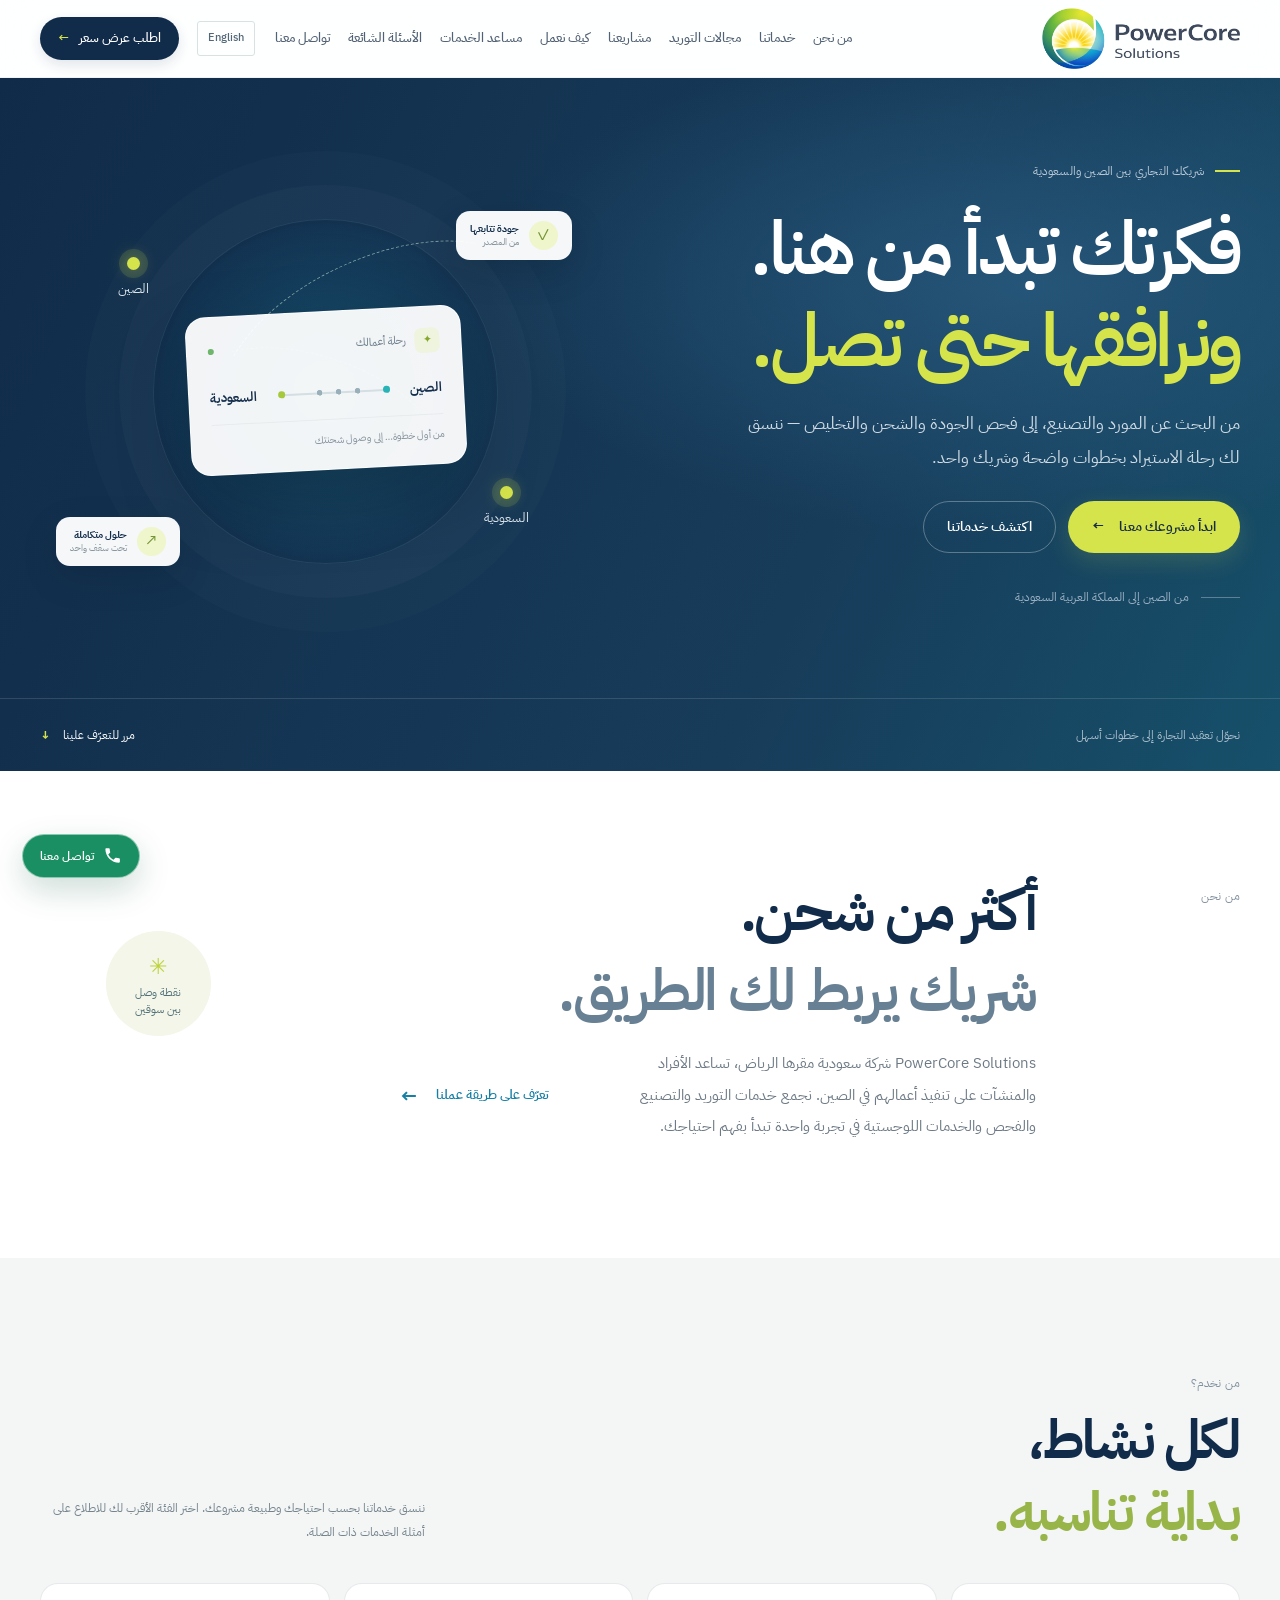
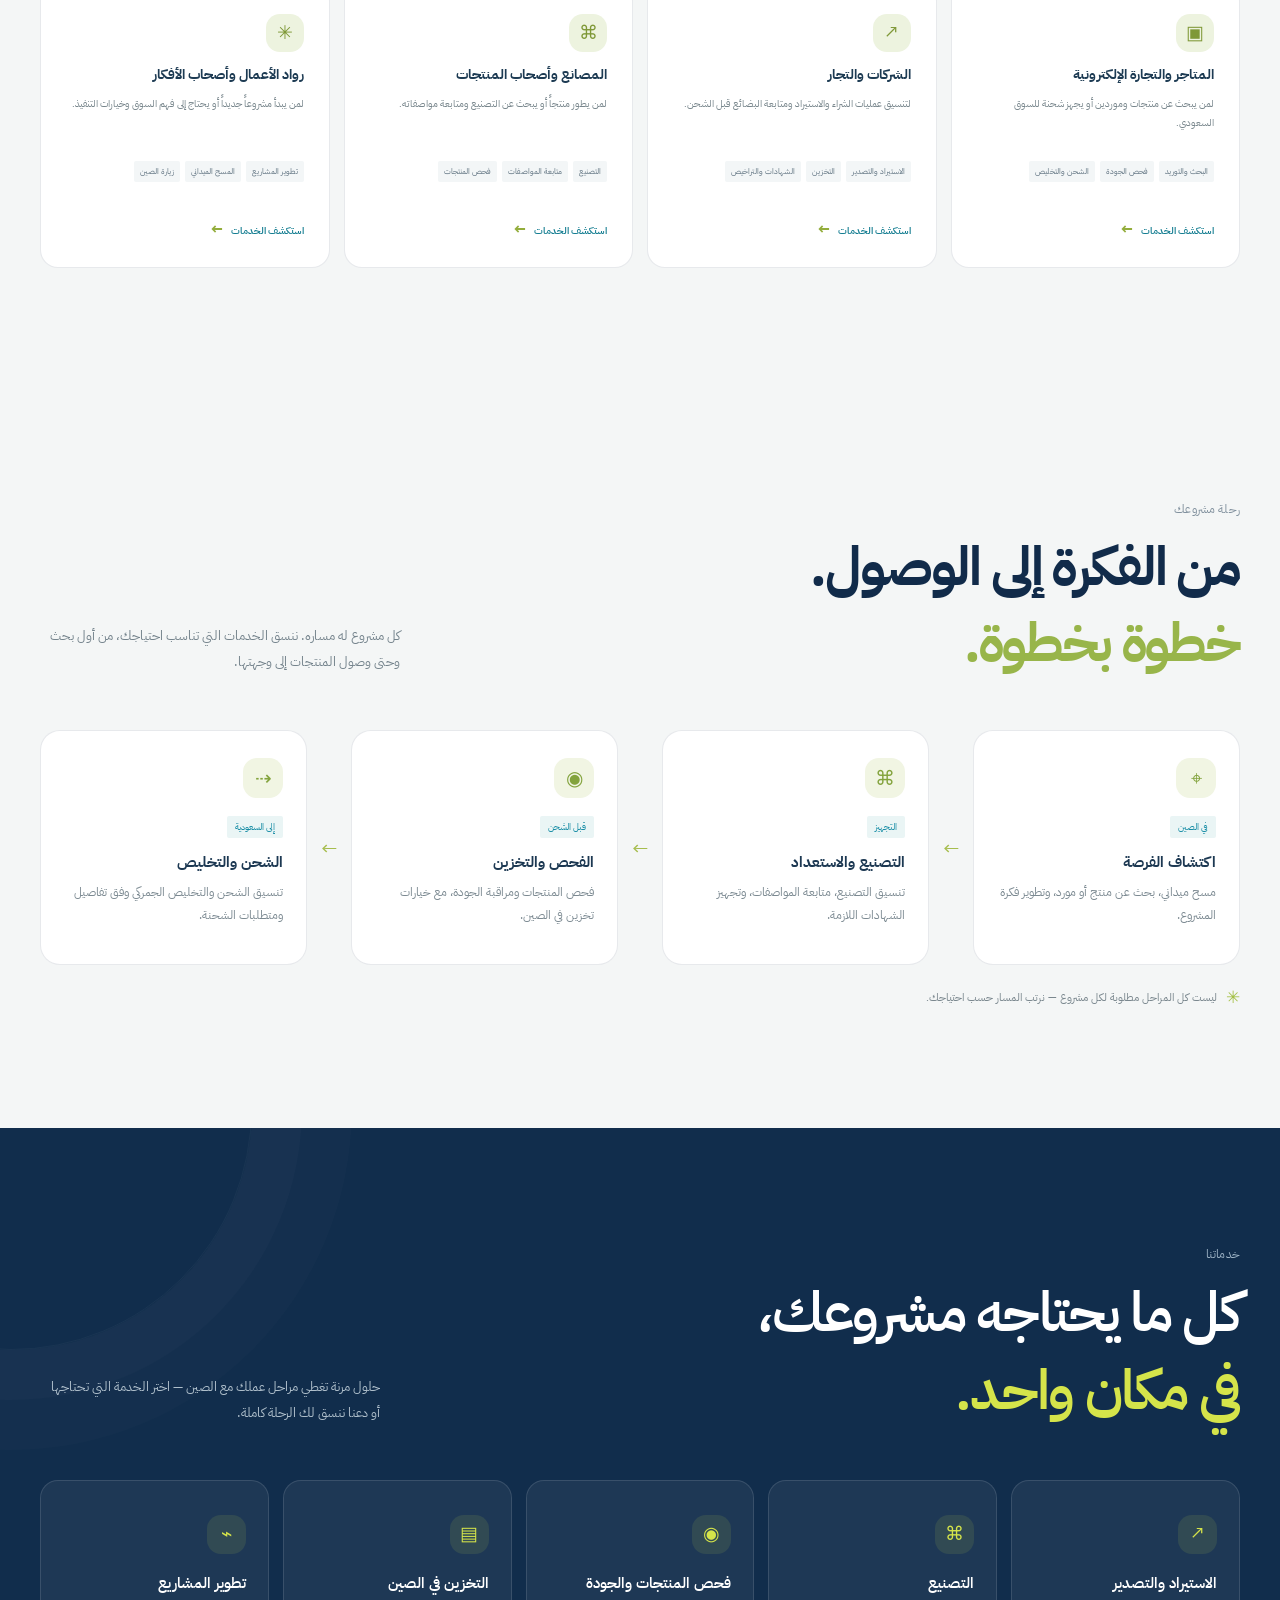
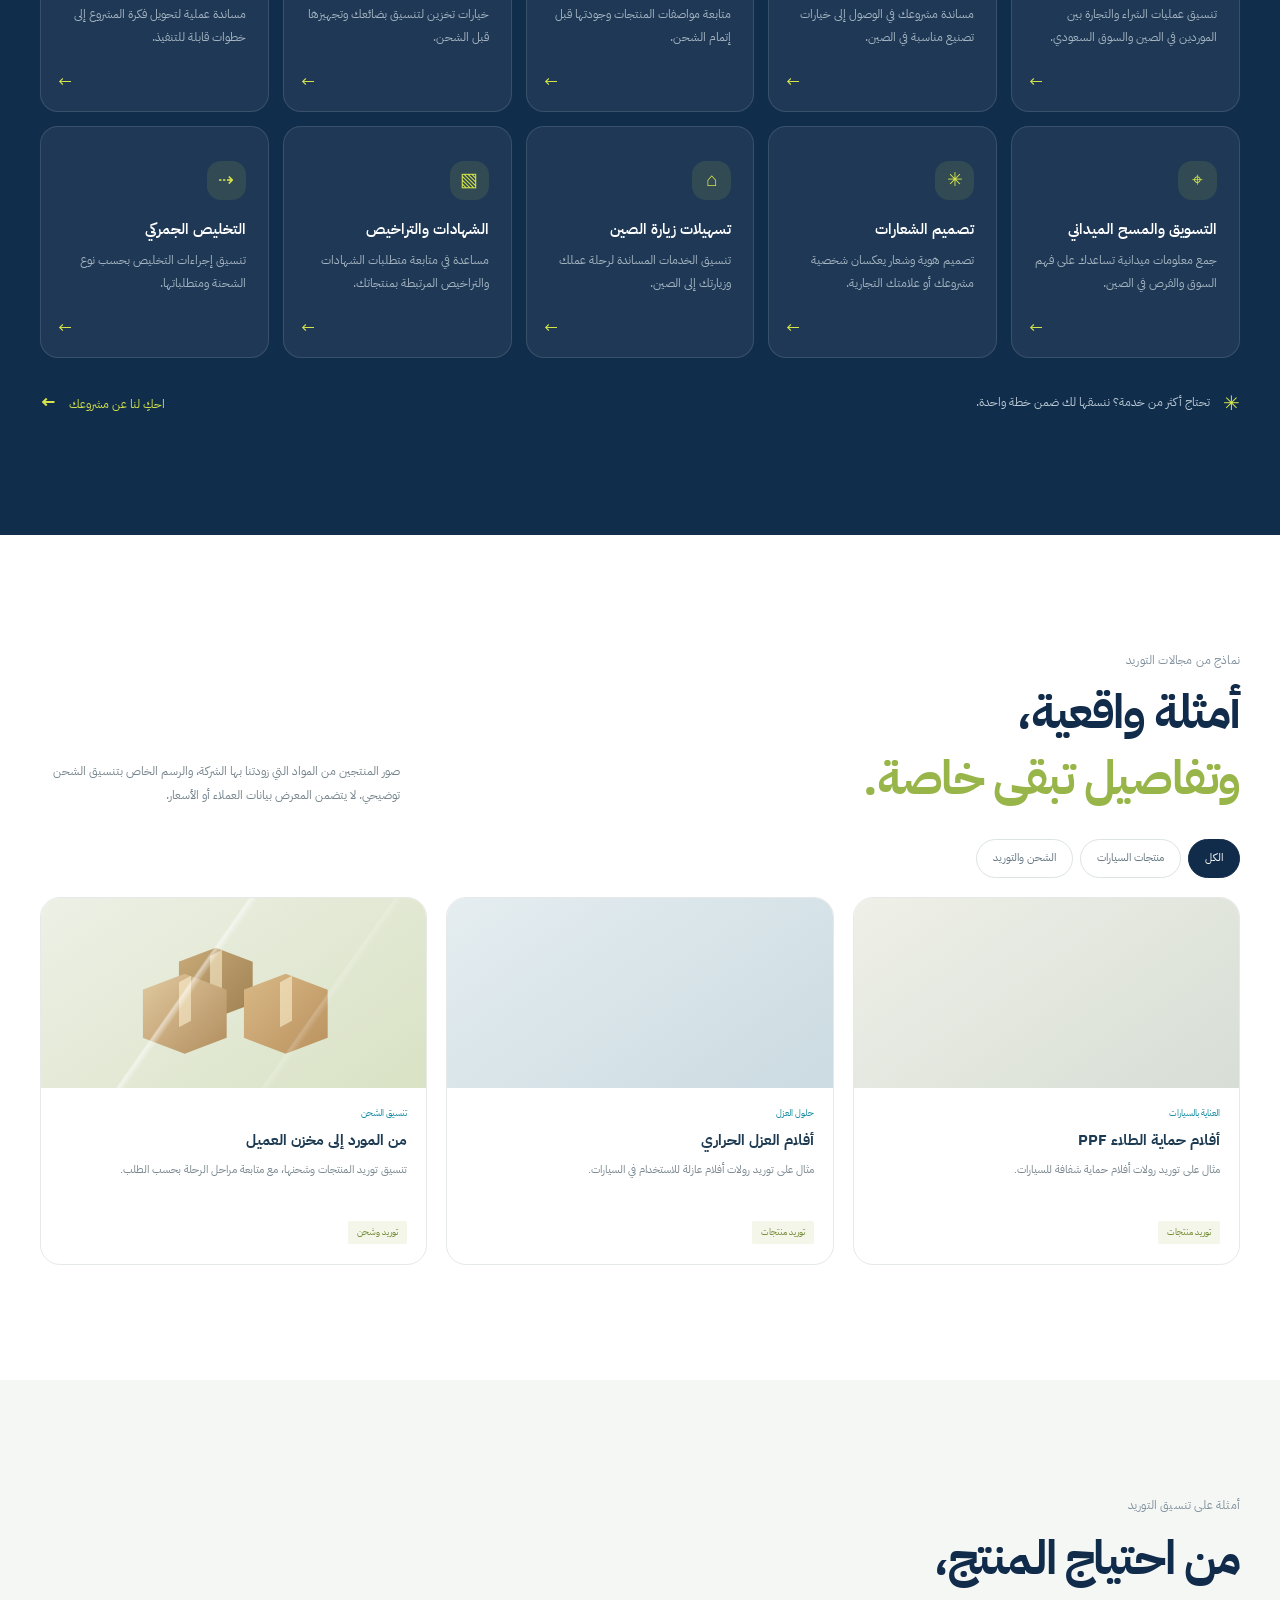
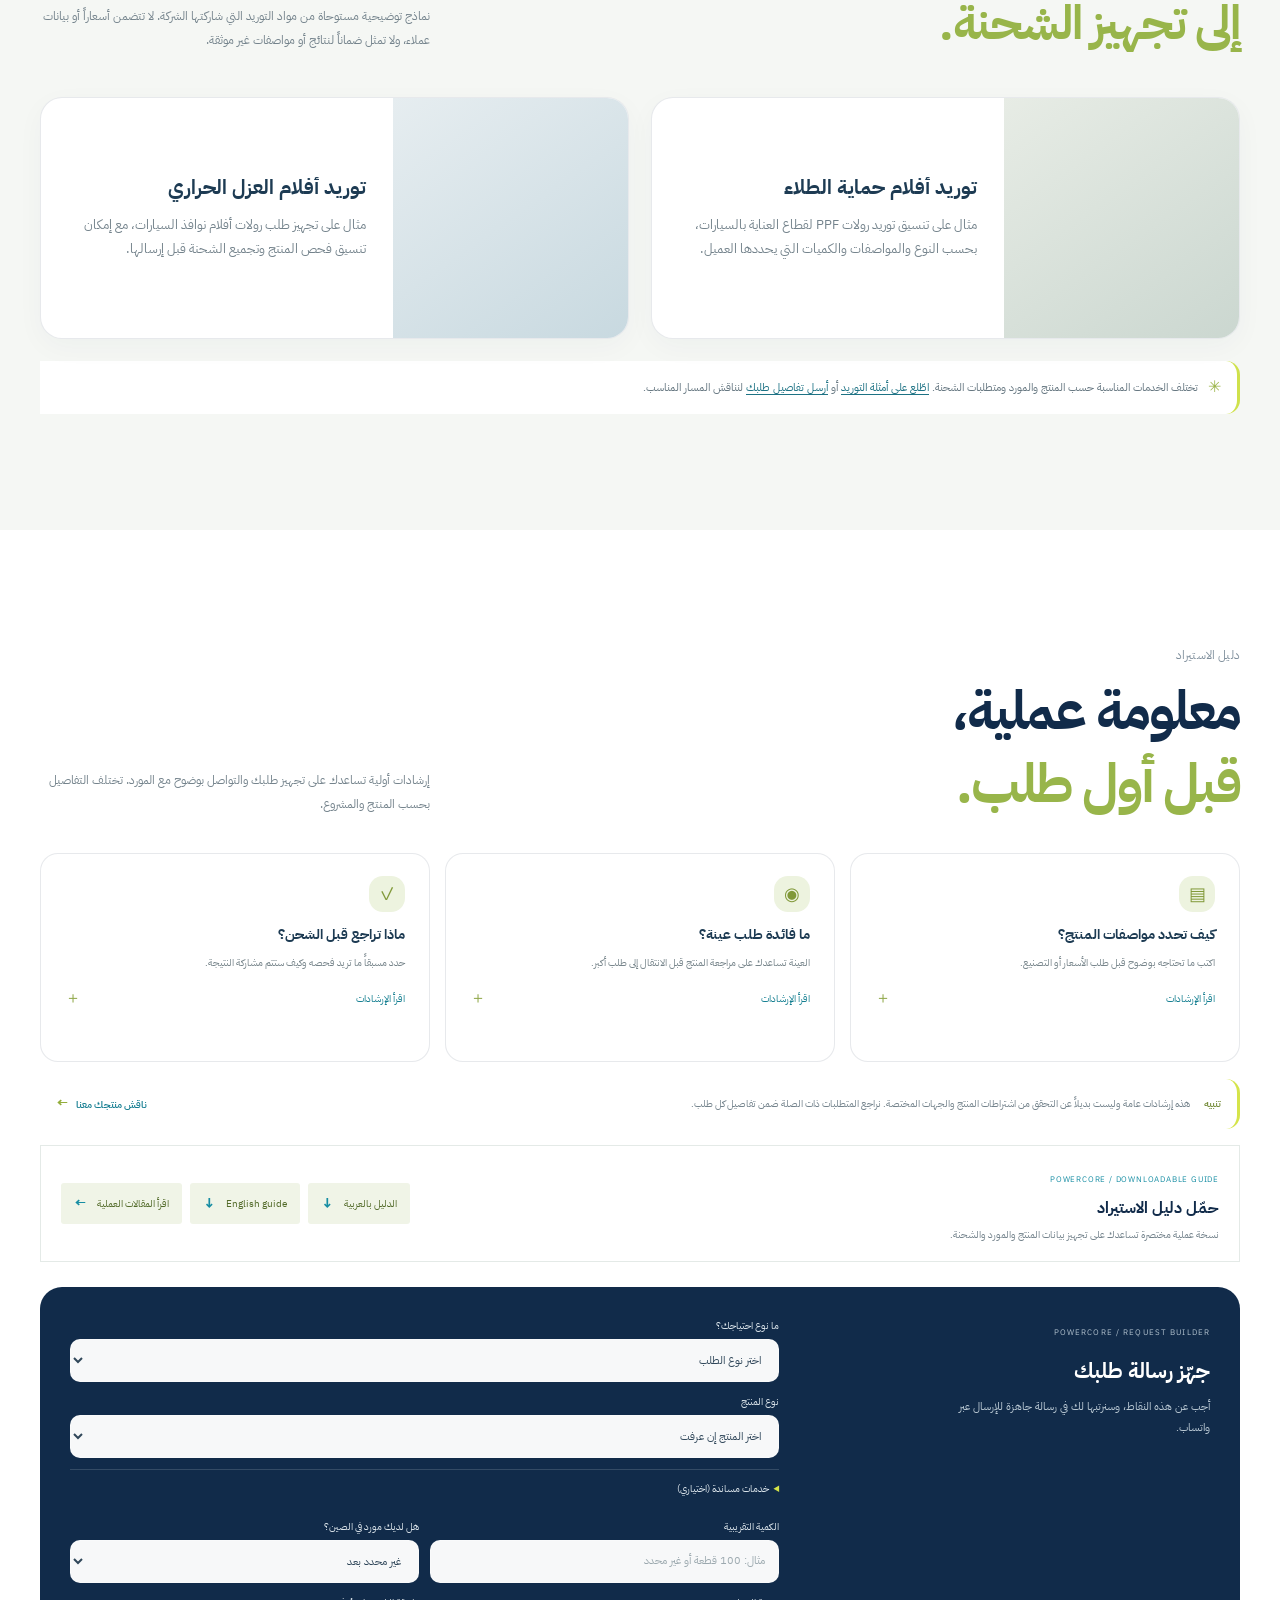
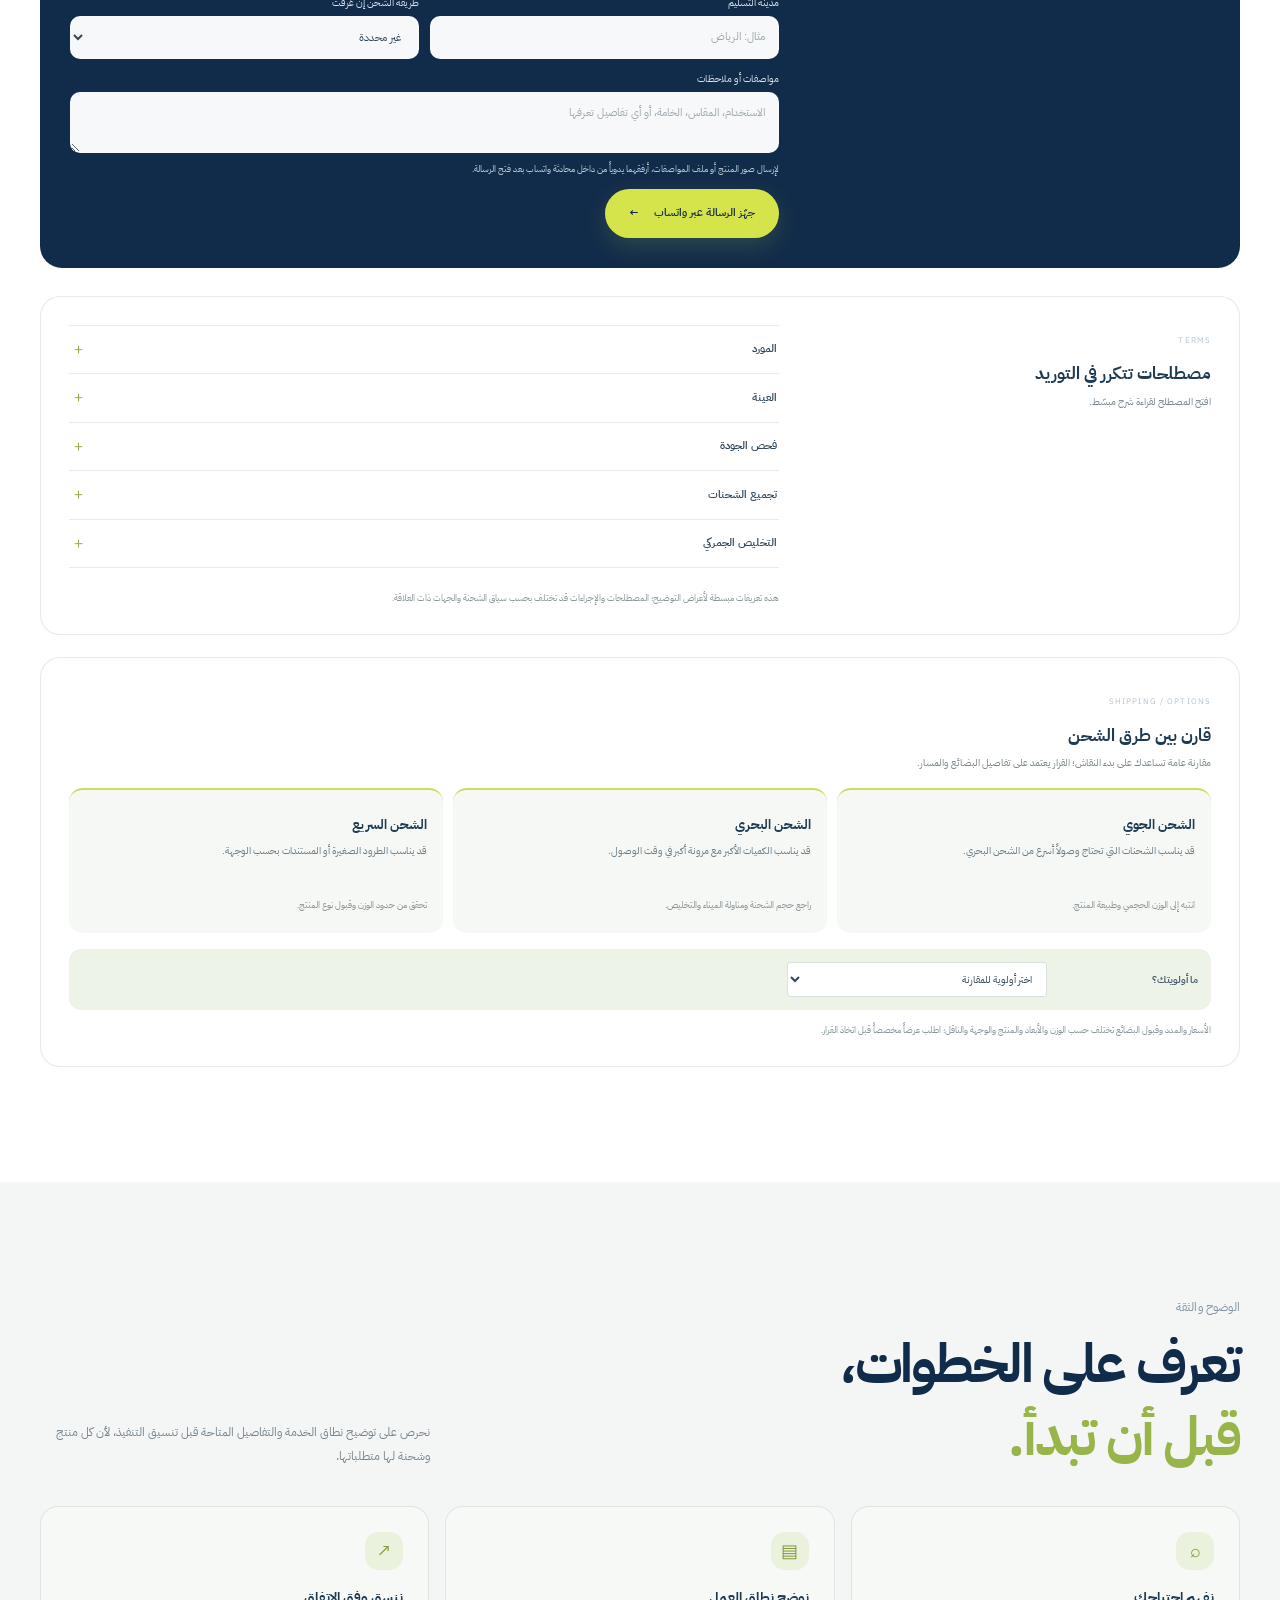
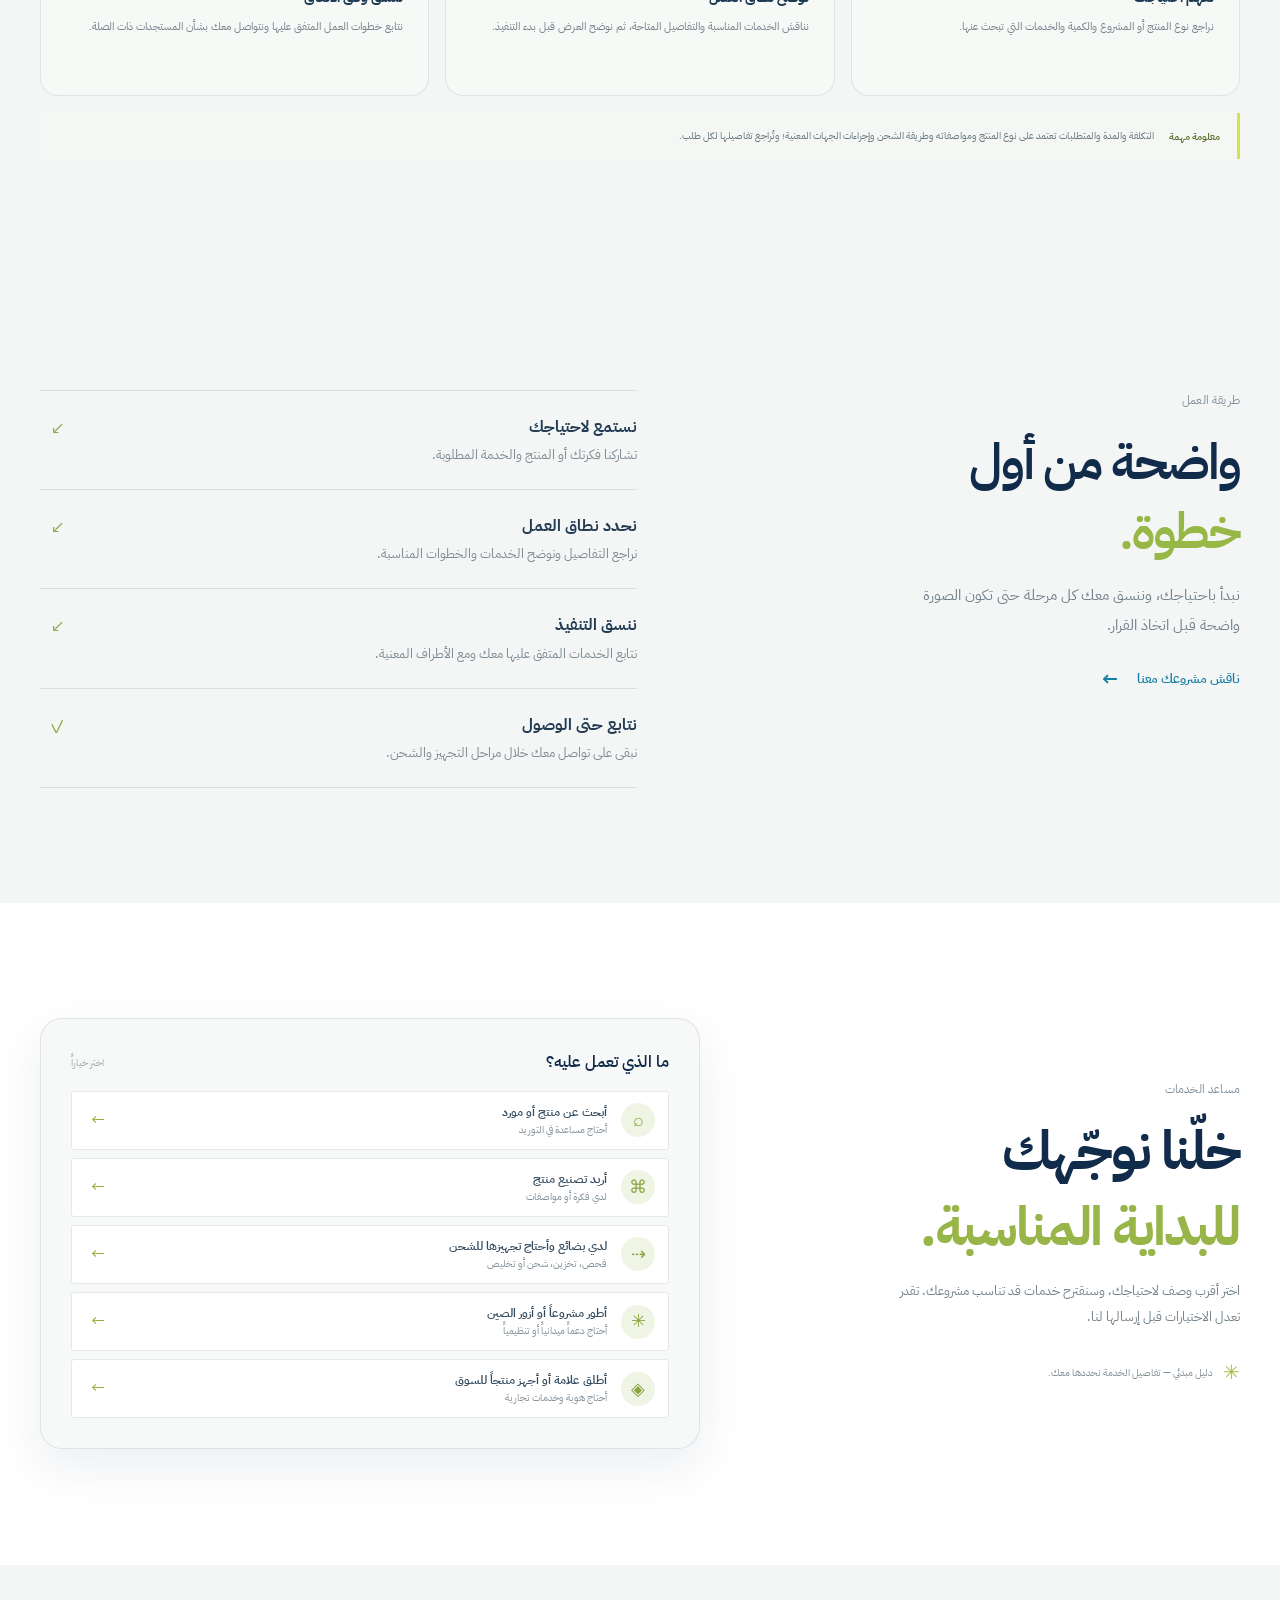
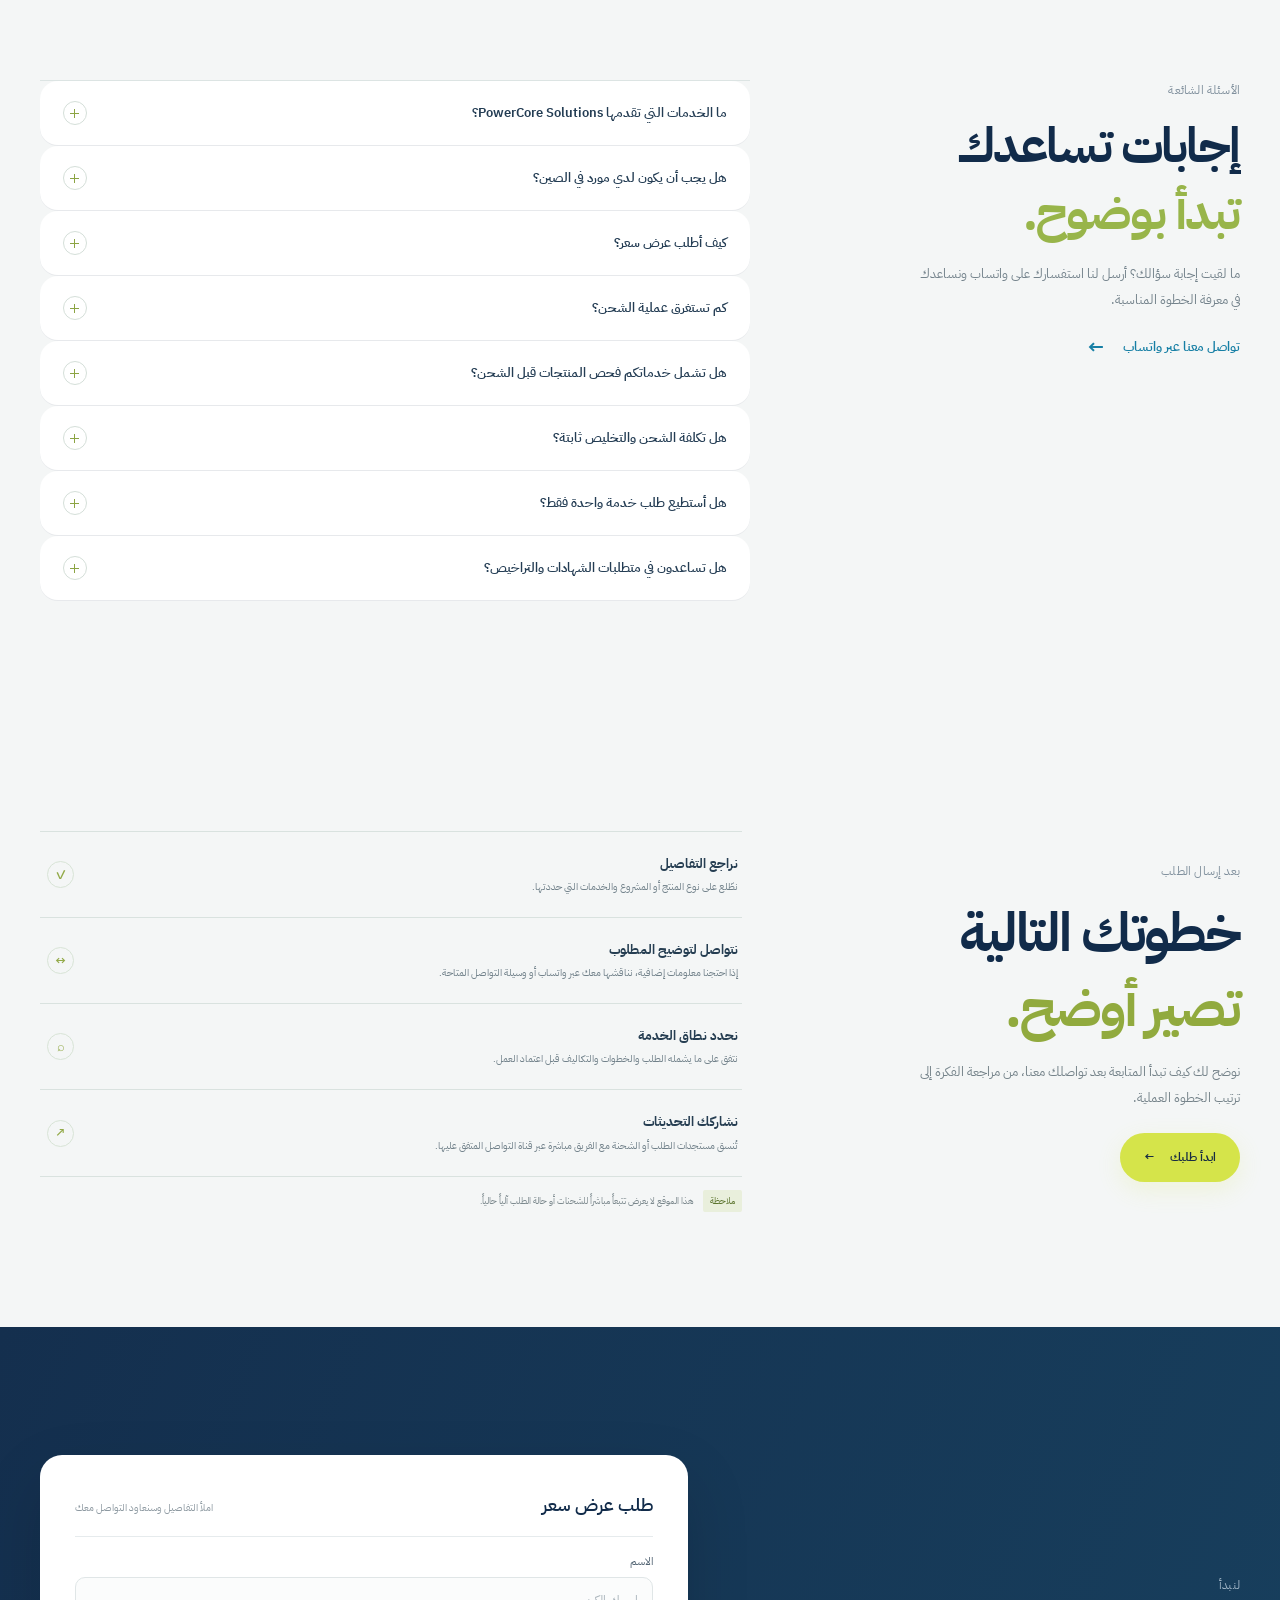
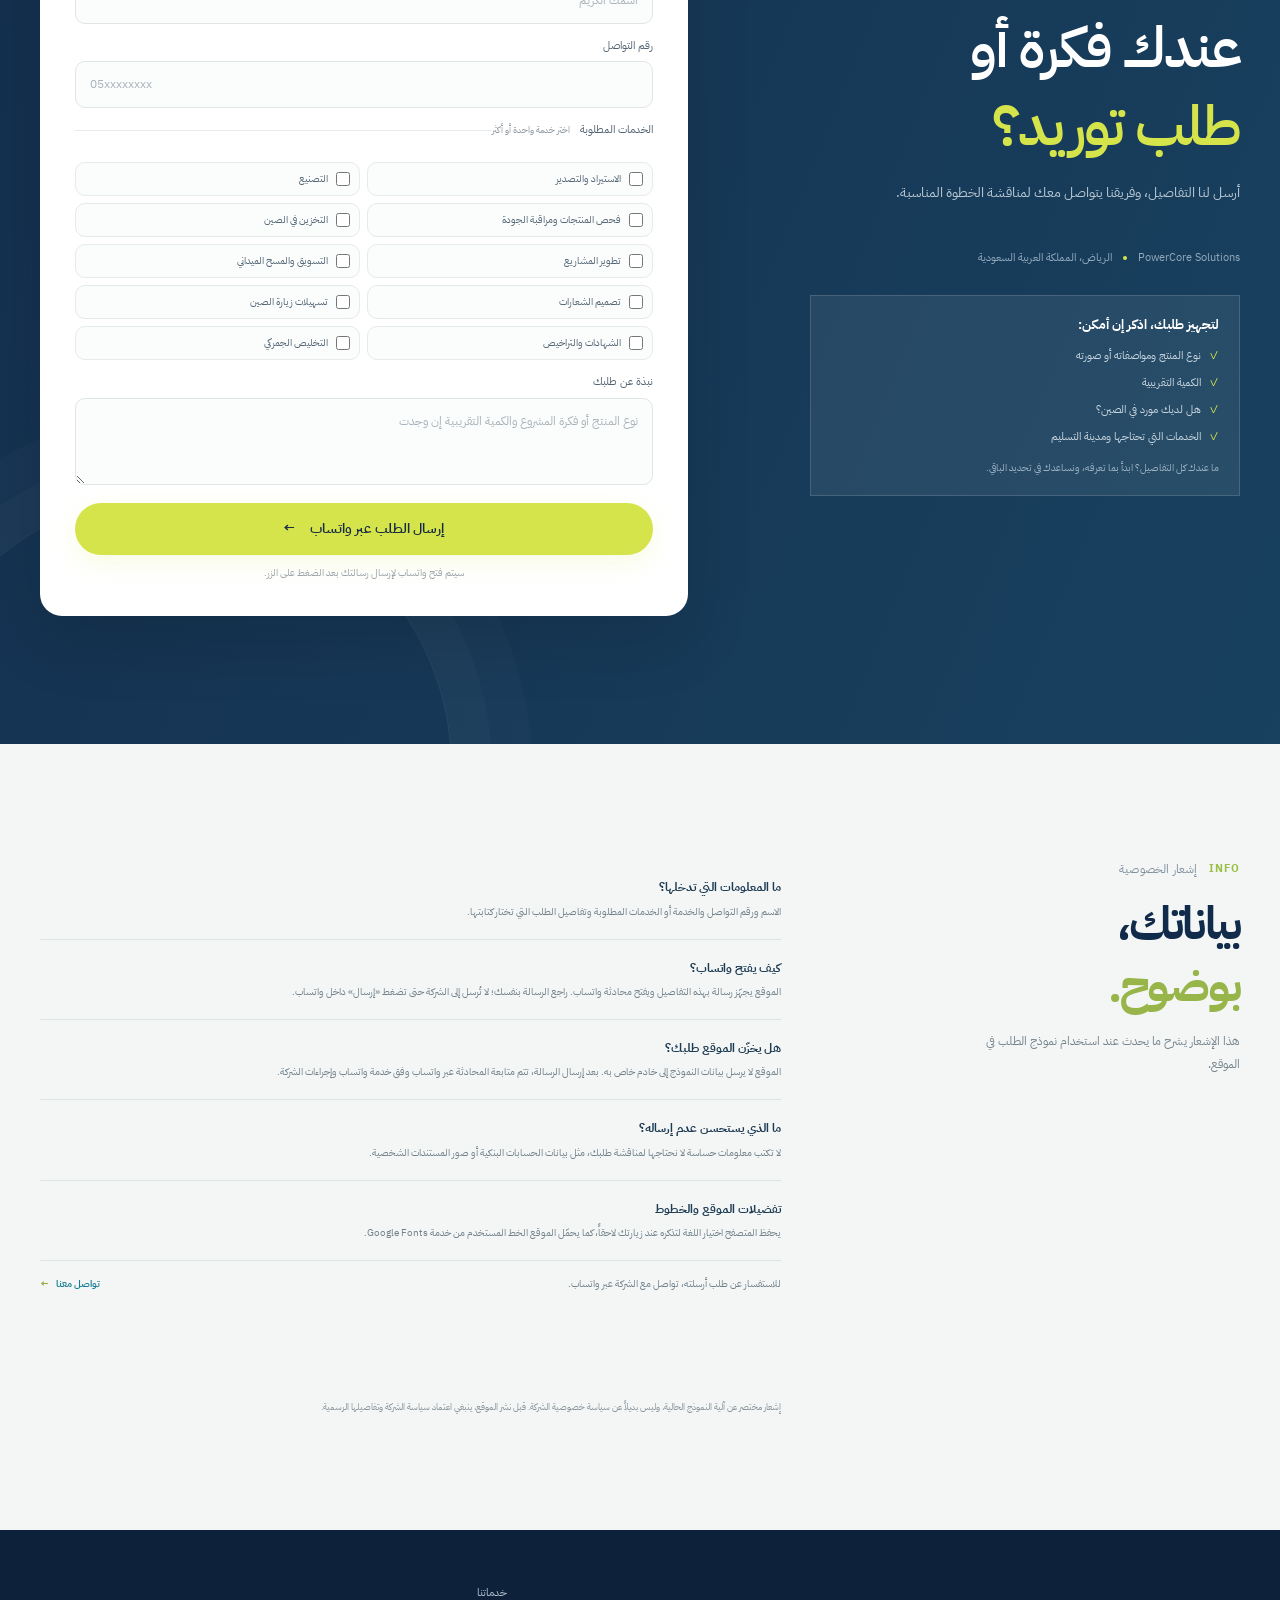
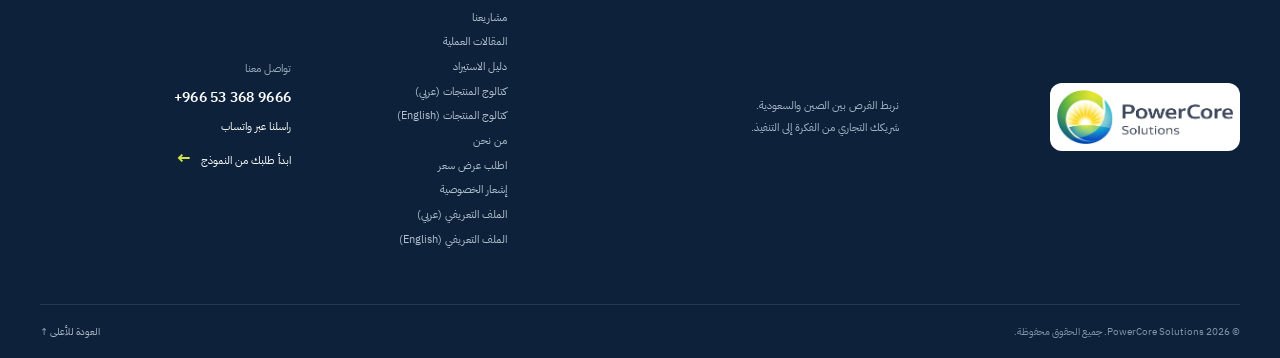
==== commit d32da43d: "Harden static site security" ====
--- a/index.html
+++ b/index.html
@@ -200,7 +200,7 @@
         <div class="knowledge-downloads"><div><span>POWERCORE / DOWNLOADABLE GUIDE</span><h3>حمّل دليل الاستيراد</h3><p>نسخة عملية مختصرة تساعدك على تجهيز بيانات المنتج والمورد والشحنة.</p></div><div class="knowledge-download-actions"><a href="output/pdf/powercore-import-guide.pdf" download>الدليل بالعربية <b>↓</b></a><a href="output/pdf/powercore-import-guide-en.pdf" download>English guide <b>↓</b></a><a href="insights.html">اقرأ المقالات العملية <b>←</b></a></div></div>
         <div class="request-builder">
           <div class="builder-copy"><span class="builder-kicker">POWERCORE / REQUEST BUILDER</span><h3>جهّز رسالة طلبك</h3><p>أجب عن هذه النقاط، وسنرتبها لك في رسالة جاهزة للإرسال عبر واتساب.</p></div>
-          <form id="request-builder-form" class="builder-form">
+          <form id="request-builder-form" class="builder-form" method="post" action="/">
             <label>ما نوع احتياجك؟<select name="kind" required><option value="" selected disabled>اختر نوع الطلب</option><option value="ready">توريد منتج جاهز</option><option value="manufacture">تصنيع منتج</option><option value="shipment">تجهيز أو شحن بضائع</option><option value="project">تطوير مشروع أو زيارة الصين</option></select></label>
             <label>نوع المنتج<select name="product"><option value="">اختر المنتج إن عرفت</option><option value="ppf">أفلام حماية الطلاء PPF</option><option value="tint">أفلام تظليل نوافذ السيارات</option><option value="other">منتج آخر</option></select></label>
             <details class="builder-services"><summary>خدمات مساندة (اختياري)</summary><div class="builder-service-grid"><label><input type="checkbox" name="builder_services" value="الاستيراد والتصدير"><span>الاستيراد والتصدير</span></label><label><input type="checkbox" name="builder_services" value="التصنيع"><span>التصنيع</span></label><label><input type="checkbox" name="builder_services" value="فحص المنتجات ومراقبة الجودة"><span>فحص المنتجات ومراقبة الجودة</span></label><label><input type="checkbox" name="builder_services" value="التخزين في الصين"><span>التخزين في الصين</span></label><label><input type="checkbox" name="builder_services" value="تطوير المشاريع"><span>تطوير المشاريع</span></label><label><input type="checkbox" name="builder_services" value="التسويق والمسح الميداني"><span>التسويق والمسح الميداني</span></label><label><input type="checkbox" name="builder_services" value="تصميم الشعارات"><span>تصميم الشعارات</span></label><label><input type="checkbox" name="builder_services" value="تسهيلات زيارة الصين"><span>تسهيلات زيارة الصين</span></label><label><input type="checkbox" name="builder_services" value="الشهادات والتراخيص"><span>الشهادات والتراخيص</span></label><label><input type="checkbox" name="builder_services" value="التخليص الجمركي"><span>التخليص الجمركي</span></label></div></details>
@@ -317,7 +317,7 @@
     <section class="quote-section" id="quote">
       <div class="container quote-wrap">
         <div class="quote-copy"><div class="section-kicker light">لنبدأ</div><h2>عندك فكرة أو<br><em>طلب توريد؟</em></h2><p>أرسل لنا التفاصيل، وفريقنا يتواصل معك لمناقشة الخطوة المناسبة.</p><div class="quote-aside"><span>PowerCore Solutions</span><i></i><span>الرياض، المملكة العربية السعودية</span></div><div class="request-guide"><h3>لتجهيز طلبك، اذكر إن أمكن:</h3><ul><li>نوع المنتج ومواصفاته أو صورته</li><li>الكمية التقريبية</li><li>هل لديك مورد في الصين؟</li><li>الخدمات التي تحتاجها ومدينة التسليم</li></ul><p>ما عندك كل التفاصيل؟ ابدأ بما تعرفه، ونساعدك في تحديد الباقي.</p></div></div>
-        <form class="quote-form" id="quote-form">
+        <form class="quote-form" id="quote-form" method="post" action="/">
           <div class="form-heading"><span>طلب عرض سعر</span><small>املأ التفاصيل وسنعاود التواصل معك</small></div>
           <label>الاسم <input name="name" autocomplete="name" placeholder="اسمك الكريم" required></label>
           <label>رقم التواصل <input name="phone" type="tel" autocomplete="tel" placeholder="05xxxxxxxx" required></label>
--- a/motion.css
+++ b/motion.css
@@ -8,6 +8,12 @@
   transition: opacity 520ms var(--motion-ease), transform 620ms var(--motion-ease);
   transition-delay: var(--motion-delay, 0ms);
 }
+
+.motion-enabled .motion-delay-0 { --motion-delay: 0ms; }
+.motion-enabled .motion-delay-1 { --motion-delay: 65ms; }
+.motion-enabled .motion-delay-2 { --motion-delay: 130ms; }
+.motion-enabled .motion-delay-3 { --motion-delay: 195ms; }
+.motion-enabled .motion-delay-4 { --motion-delay: 260ms; }
 
 .motion-enabled .motion-reveal.is-visible {
   opacity: 1;
--- a/apple-inspired.css
+++ b/apple-inspired.css
@@ -171,6 +171,7 @@
 .service-detail-list li>span:first-child { border-radius: 8px; }
 .service-detail-footer { min-height: 74px; }
 .not-found-header button { border-radius: 999px; }
+.not-found-header>a { padding: 5px 8px; border-radius: 12px; background: #fff; }
 .not-found-orbit { box-shadow: 0 0 0 26px rgba(255,255,255,.018),0 0 0 52px rgba(255,255,255,.012); }
 
 :where(a, button, input, select, textarea, summary):focus-visible { outline-color: #24a7b5; outline-offset: 3px; }
